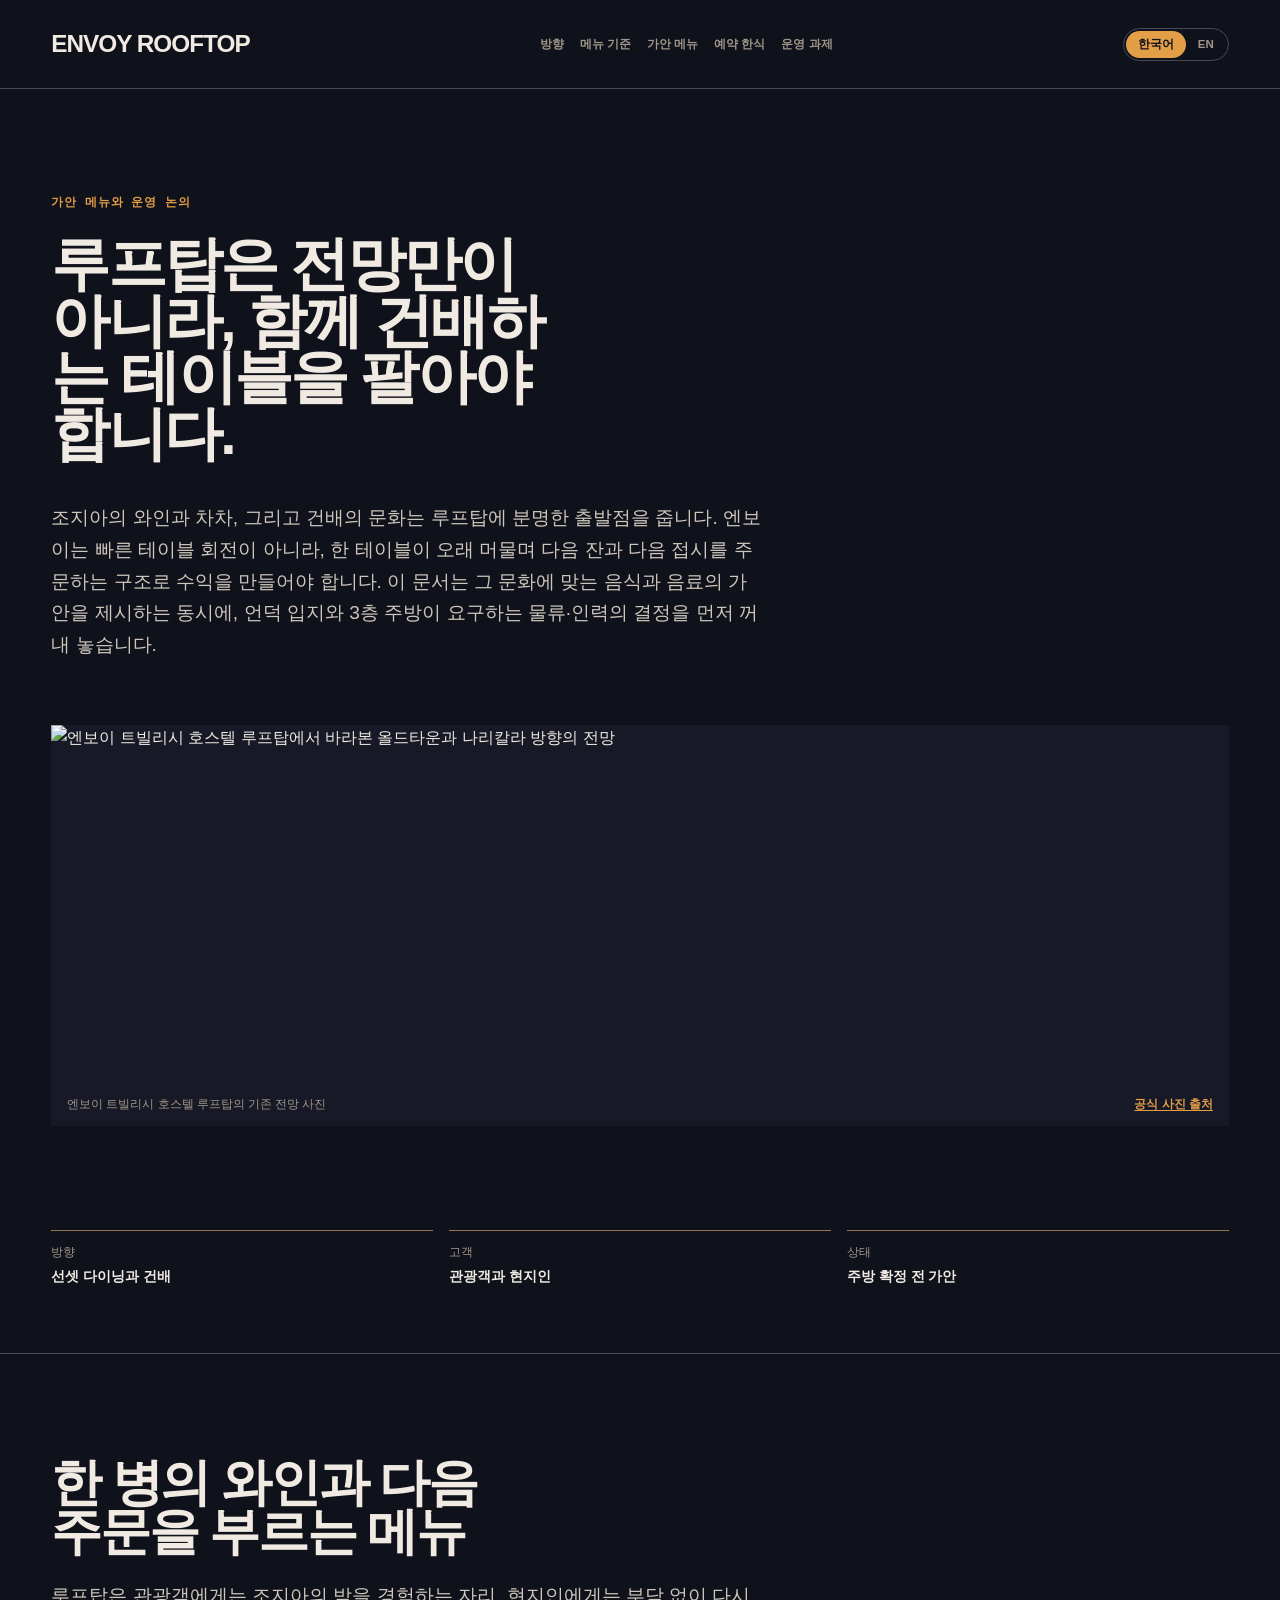
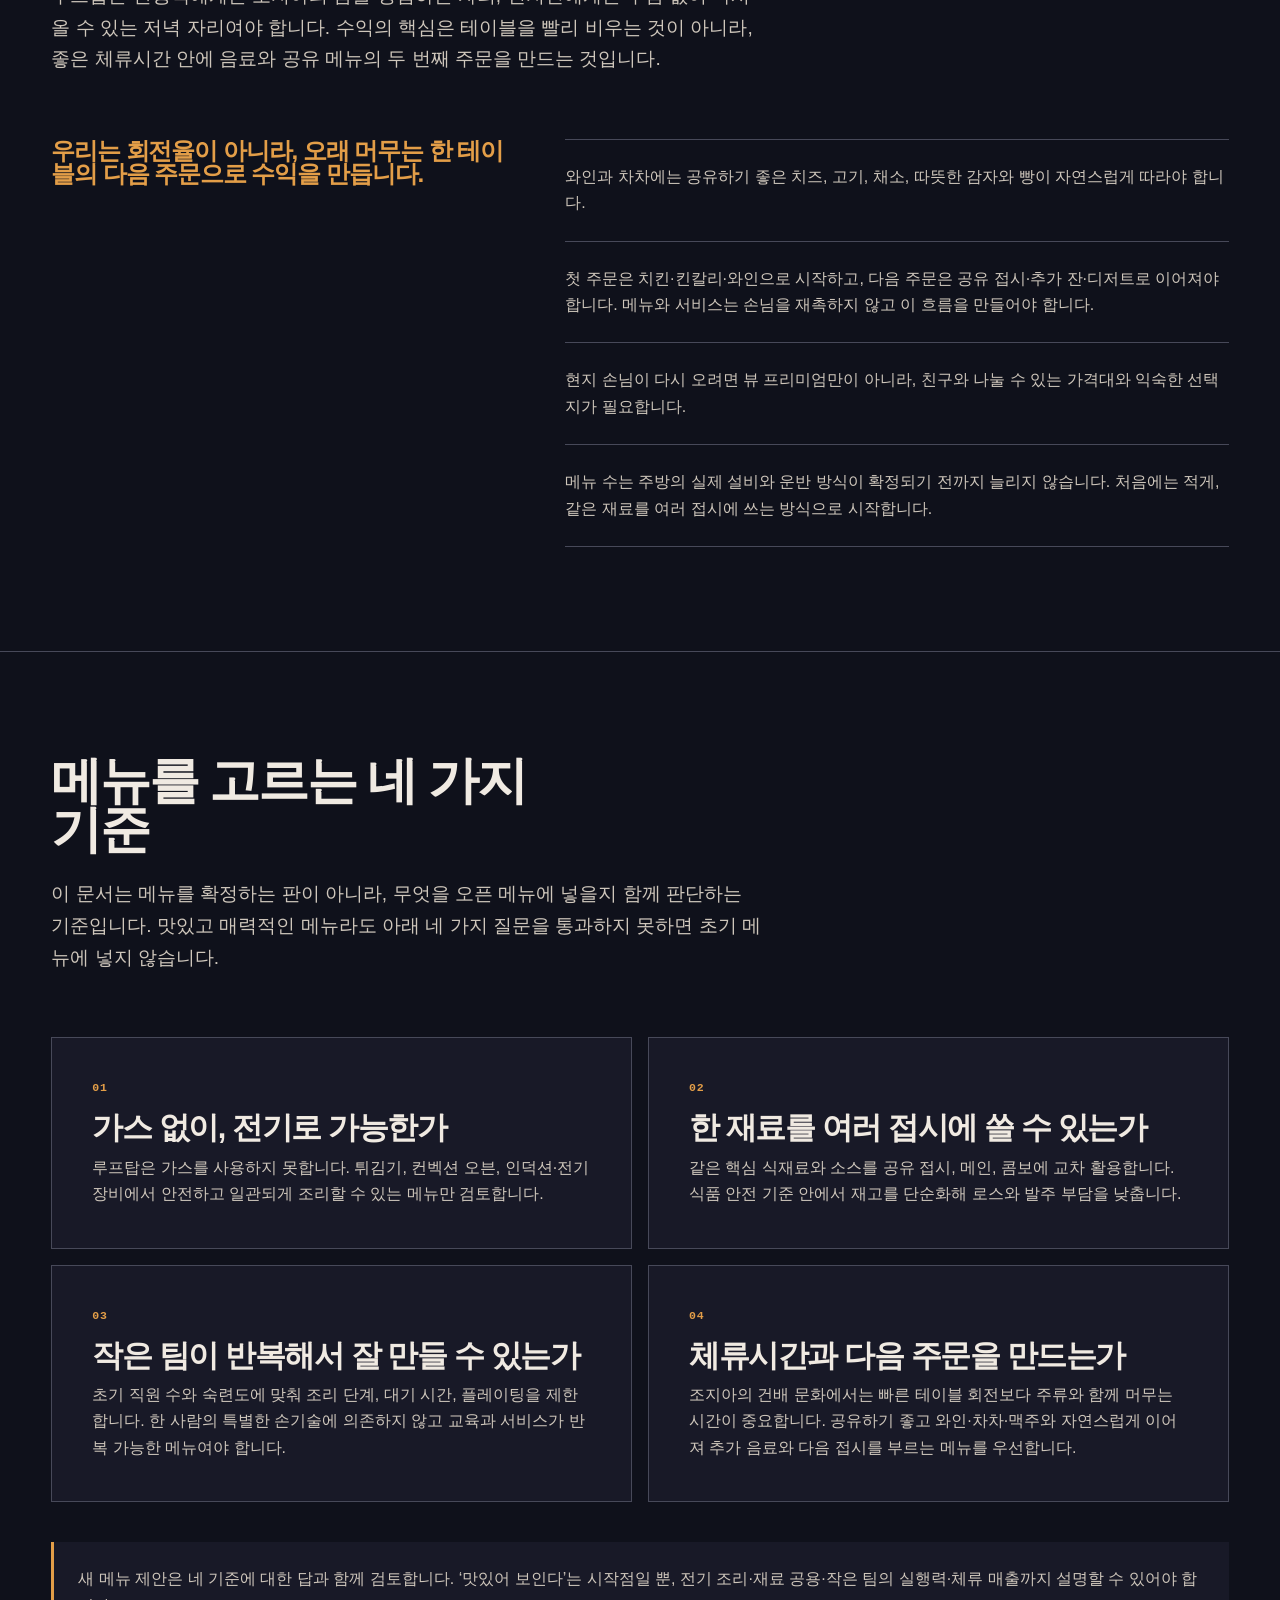
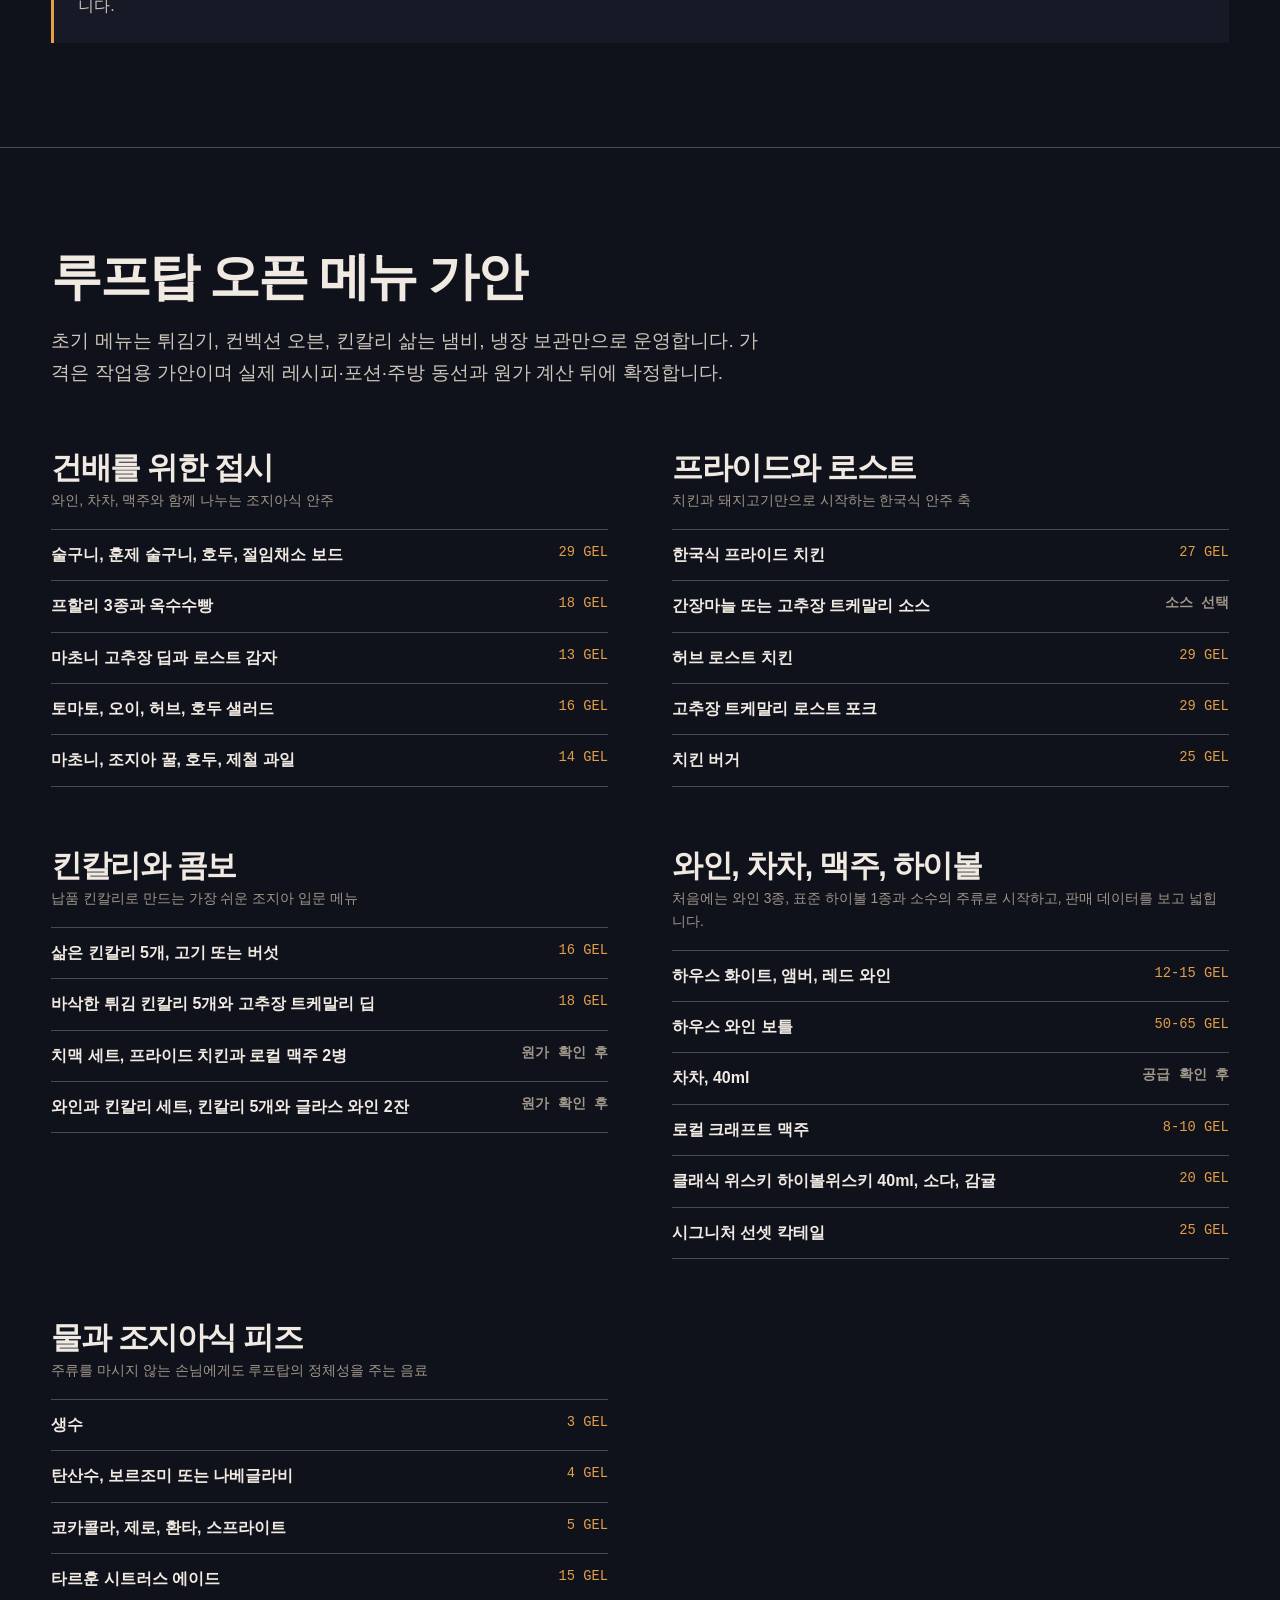
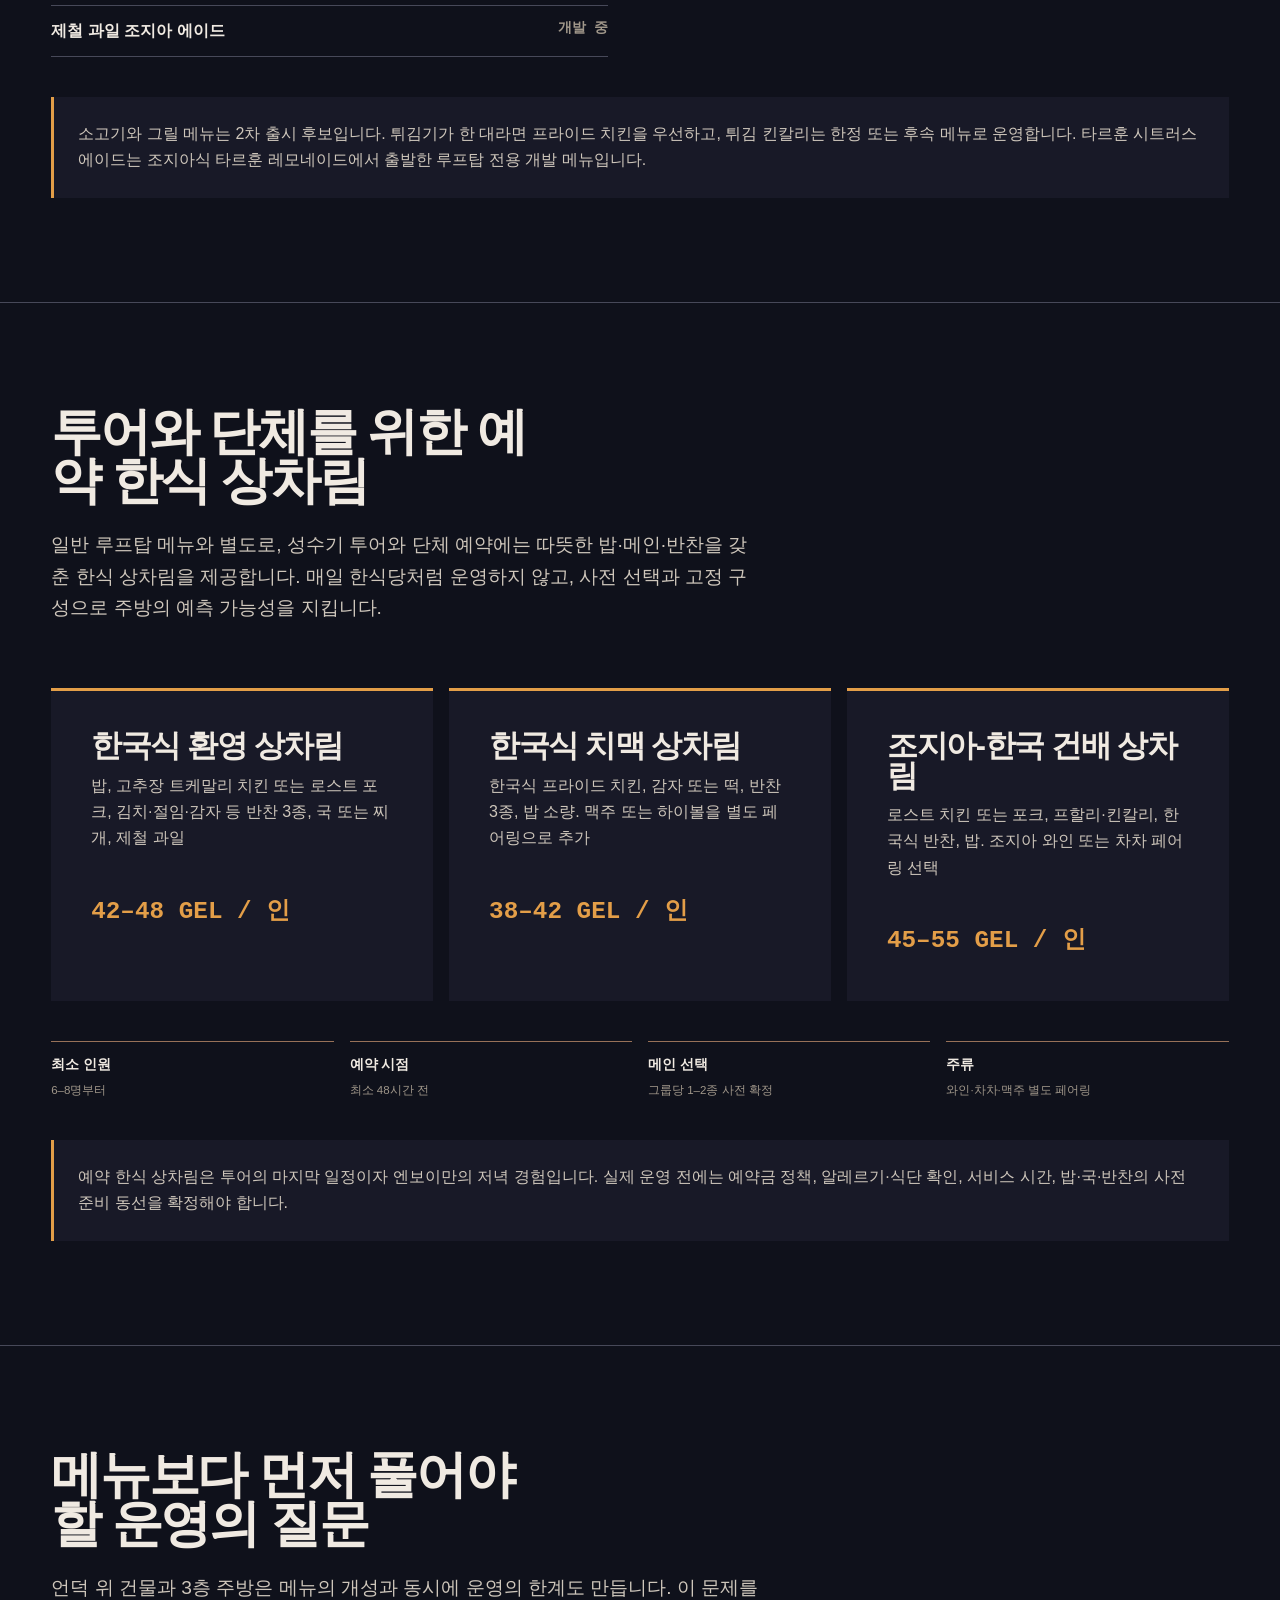
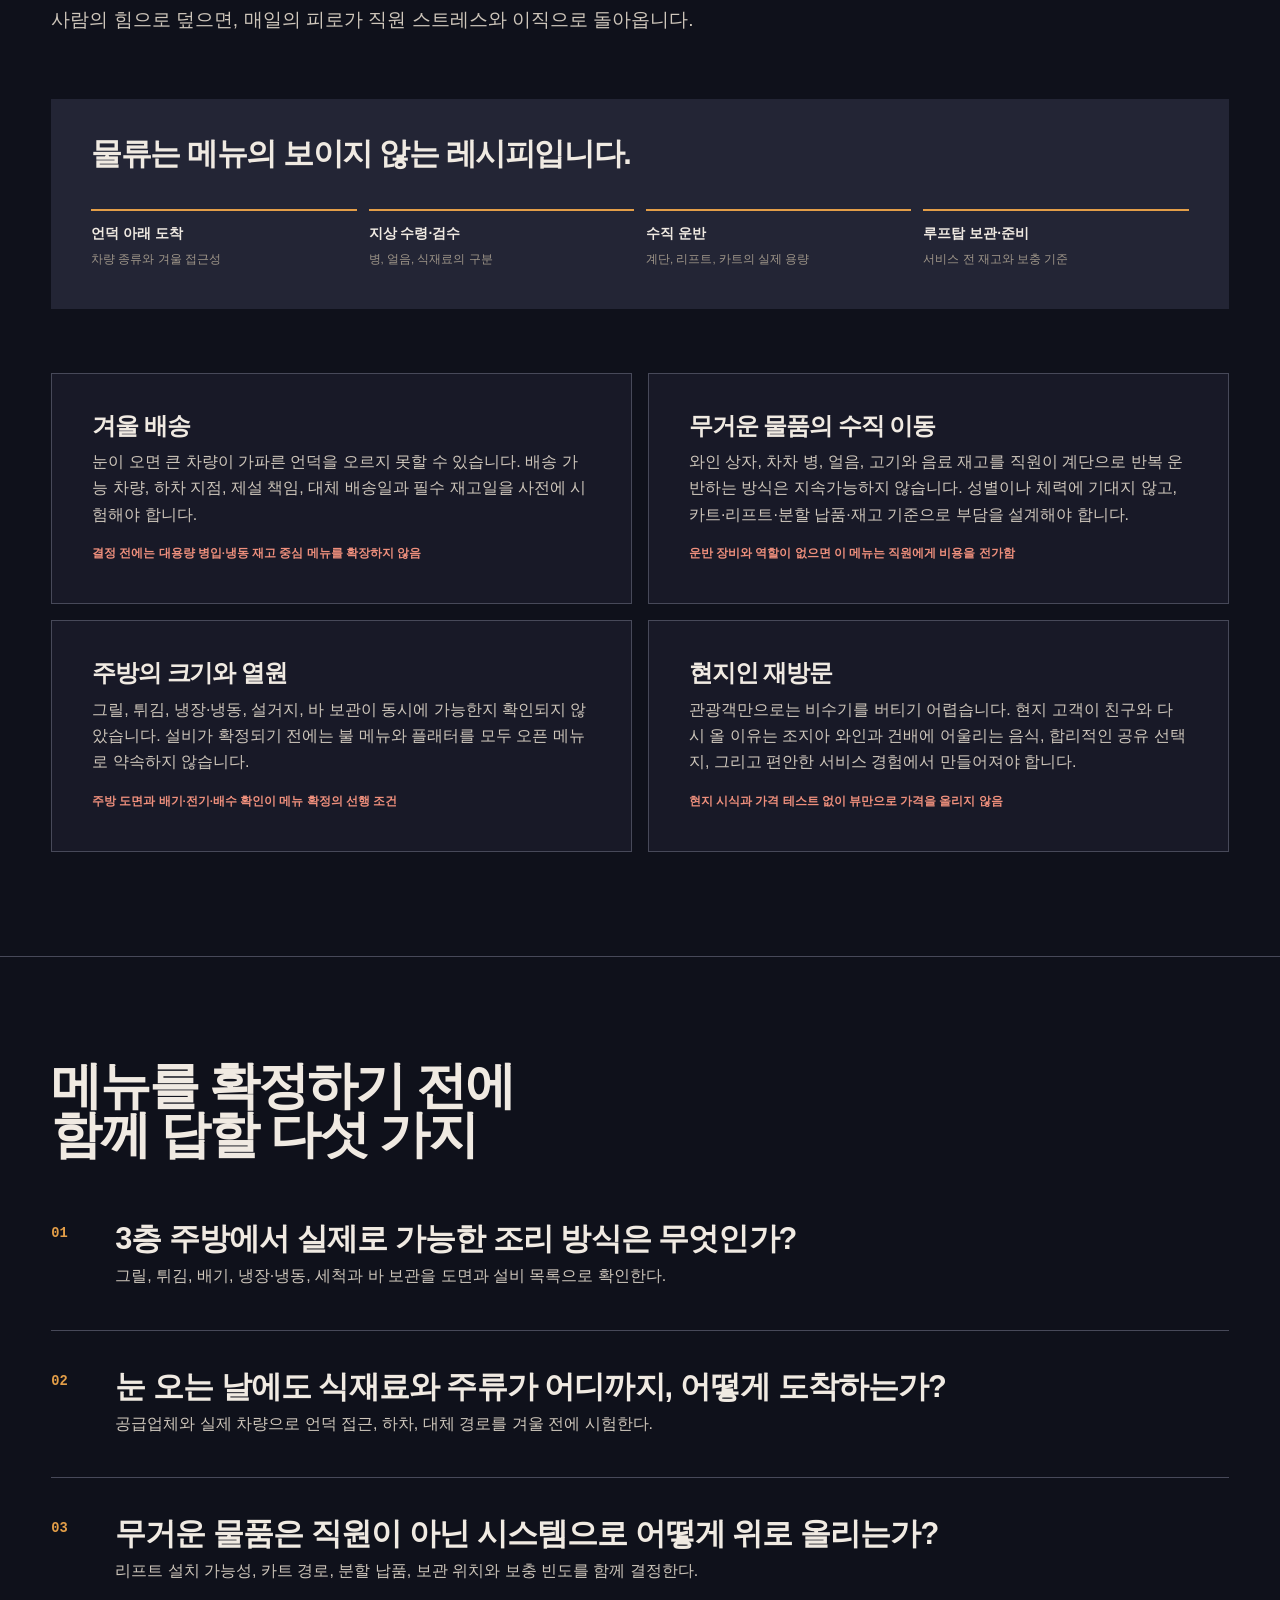
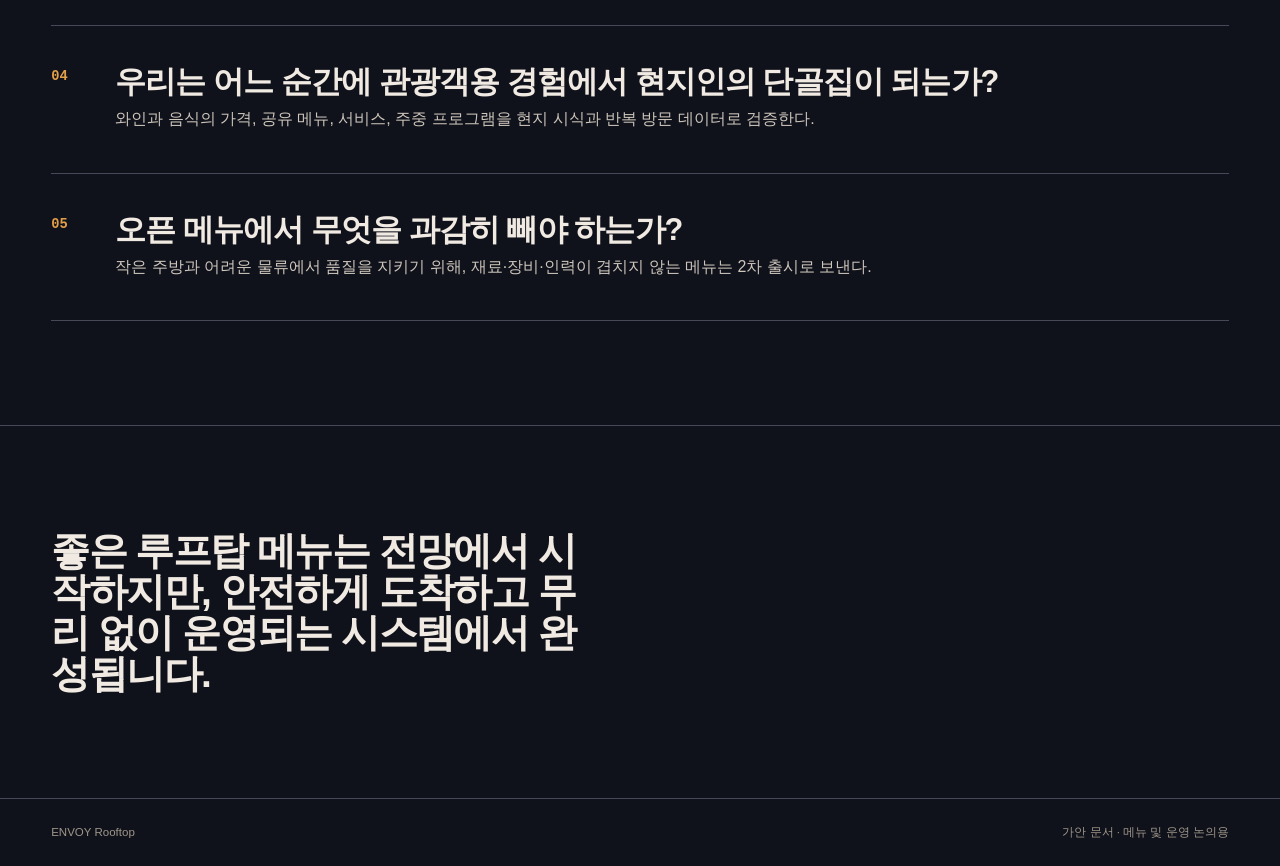
==== rooftop/index.html @ 90c2241e "Add chicken burger to rooftop menu" ====
<!doctype html>
<html lang="ko">
<head>
  <meta charset="utf-8">
  <meta name="viewport" content="width=device-width, initial-scale=1, viewport-fit=cover">
  <meta name="description" content="ENVOY Rooftop provisional menu concept and operations discussion document.">
  <title>ENVOY Rooftop | Menu Concept</title>
  <link rel="stylesheet" href="rooftop-tokens.css">
  <style>
    * { box-sizing: border-box; }
    html, body { overflow-x: clip; }
    html { scroll-behavior: smooth; }
    body { margin: 0; background: var(--color-paper); color: var(--color-ink); font-family: var(--font-body); font-size: var(--text-base); line-height: 1.65; }
    a { color: inherit; }
    button { font: inherit; }
    p, h1, h2, h3, li { overflow-wrap: anywhere; }
    a:focus-visible, button:focus-visible { outline: 3px solid var(--color-focus); outline-offset: 4px; }
    .shell { width: min(100%, var(--content-max)); margin-inline: auto; padding-inline: var(--page-gutter); }
    .lang-toggle { display: inline-flex; border: 1px solid var(--color-rule); border-radius: 999px; padding: var(--space-3xs); }
    .lang-toggle button { border: 0; border-radius: 999px; padding: var(--space-2xs) var(--space-sm); background: transparent; color: var(--color-muted); cursor: pointer; font-size: var(--text-xs); font-weight: 700; transition: color var(--dur-micro) var(--ease-out), background var(--dur-micro) var(--ease-out); }
    .lang-toggle button[aria-pressed="true"] { background: var(--color-accent); color: var(--color-paper); }
    body[data-lang="ko"] .lang-en, body[data-lang="ko"] .bilingual .en { display: none; }
    body[data-lang="en"] .lang-ko, body[data-lang="en"] .bilingual .ko { display: none; }
    .mast { display: flex; align-items: center; justify-content: space-between; gap: var(--space-md); padding-block: var(--space-lg); border-bottom: 1px solid var(--color-rule); }
    .wordmark { margin: 0; font-family: var(--font-display); font-size: var(--text-lg); font-weight: 700; letter-spacing: -0.04em; }
    .mast nav { display: flex; flex-wrap: wrap; justify-content: flex-end; gap: var(--space-md); }
    .mast nav a { color: var(--color-muted); font-size: var(--text-xs); font-weight: 700; text-decoration: none; white-space: nowrap; }
    .mast nav a:hover { color: var(--color-accent); }
    .hero { min-height: min(44rem, 84svh); display: grid; align-items: end; padding-block: var(--space-3xl) var(--space-2xl); border-bottom: 1px solid var(--color-rule); }
    .eyebrow { margin: 0 0 var(--space-lg); color: var(--color-accent); font-family: var(--font-mono); font-size: var(--text-xs); font-weight: 700; letter-spacing: 0.08em; text-transform: uppercase; }
    h1, h2, h3 { margin: 0; font-family: var(--font-display); font-style: normal; letter-spacing: -0.045em; line-height: 0.96; }
    h1 { max-width: 16ch; font-size: var(--text-hero); }
    .hero-copy { max-width: var(--reading-max); margin: var(--space-xl) 0 0; color: var(--color-ink-soft); font-size: var(--text-md); }
    .hero-copy strong { color: var(--color-ink); }
    .roof-photo { position: relative; margin: var(--space-2xl) 0 0; overflow: hidden; background: var(--color-paper-2); }
    .roof-photo img { display: block; width: 100%; height: clamp(14rem, 28vw, 25rem); object-fit: cover; object-position: center; filter: saturate(0.9) contrast(0.98); }
    .roof-photo figcaption { display: flex; align-items: center; justify-content: space-between; gap: var(--space-md); padding: var(--space-sm) var(--space-md); color: var(--color-muted); font-size: var(--text-xs); }
    .roof-photo a { color: var(--color-accent); font-weight: 700; text-decoration-thickness: 1px; text-underline-offset: 0.2em; white-space: nowrap; }
    .hero-foot { display: grid; grid-template-columns: repeat(3, minmax(0, 1fr)); gap: var(--space-md); margin-top: var(--space-3xl); }
    .hero-foot div { min-width: 0; padding-top: var(--space-sm); border-top: 1px solid var(--color-rule-strong); }
    .hero-foot span { display: block; color: var(--color-muted); font-size: var(--text-xs); }
    .hero-foot b { display: block; margin-top: var(--space-2xs); font-size: var(--text-sm); }
    .section { padding-block: var(--space-3xl); border-bottom: 1px solid var(--color-rule); }
    .section-heading { max-width: 30rem; font-size: var(--text-display-s); }
    .section-intro { max-width: var(--reading-max); margin: var(--space-lg) 0 0; color: var(--color-ink-soft); font-size: var(--text-md); }
    .manifest { display: grid; grid-template-columns: 5fr 7fr; gap: var(--space-xl); margin-top: var(--space-2xl); }
    .manifest h3 { color: var(--color-accent); font-size: var(--text-lg); }
    .manifest p { margin: 0; color: var(--color-ink-soft); }
    .principle { padding: var(--space-lg) 0; border-top: 1px solid var(--color-rule); }
    .principle:last-child { border-bottom: 1px solid var(--color-rule); }
    .criteria-grid { display: grid; grid-template-columns: repeat(2, minmax(0, 1fr)); gap: var(--space-md); margin-top: var(--space-2xl); }
    .criteria-card { min-width: 0; padding: var(--space-xl); border: 1px solid var(--color-rule); background: var(--color-paper-2); }
    .criteria-card .criterion-number { display: block; color: var(--color-accent); font-family: var(--font-mono); font-size: var(--text-xs); font-weight: 700; letter-spacing: 0.08em; }
    .criteria-card h3 { margin-top: var(--space-md); font-size: var(--text-xl); }
    .criteria-card p { margin: var(--space-sm) 0 0; color: var(--color-ink-soft); }
    .menu-columns { display: grid; grid-template-columns: repeat(2, minmax(0, 1fr)); gap: var(--space-2xl); margin-top: var(--space-2xl); }
    .menu-group { min-width: 0; }
    .menu-group h3 { font-size: var(--text-xl); }
    .menu-group p { margin: var(--space-xs) 0 var(--space-md); color: var(--color-muted); font-size: var(--text-sm); }
    .menu-list { margin: 0; padding: 0; list-style: none; border-top: 1px solid var(--color-rule); }
    .menu-list li { display: flex; justify-content: space-between; gap: var(--space-md); padding: var(--space-sm) 0; border-bottom: 1px solid var(--color-rule); }
    .menu-list span:first-child { min-width: 0; font-weight: 700; }
    .menu-list .price { flex: 0 0 auto; color: var(--color-accent); font-family: var(--font-mono); font-size: var(--text-sm); white-space: nowrap; }
    .menu-list .tbc { color: var(--color-muted); }
    .menu-note { margin-top: var(--space-xl); padding: var(--space-lg); border-left: 3px solid var(--color-accent); background: var(--color-paper-2); color: var(--color-ink-soft); }
    .menu-note p { margin: 0; }
    .reservation-grid { display: grid; grid-template-columns: repeat(3, minmax(0, 1fr)); gap: var(--space-md); margin-top: var(--space-2xl); }
    .reservation-card { min-width: 0; padding: var(--space-xl); background: var(--color-paper-2); border-top: 3px solid var(--color-accent); }
    .reservation-card h3 { font-size: var(--text-xl); }
    .reservation-card p { margin: var(--space-sm) 0 0; color: var(--color-ink-soft); }
    .reservation-card .price { display: block; margin-top: var(--space-xl); color: var(--color-accent); font-family: var(--font-mono); font-size: var(--text-lg); font-weight: 700; }
    .reservation-rules { display: grid; grid-template-columns: repeat(4, minmax(0, 1fr)); gap: var(--space-md); margin-top: var(--space-xl); }
    .reservation-rule { padding-top: var(--space-sm); border-top: 1px solid var(--color-rule-strong); }
    .reservation-rule b, .reservation-rule span { display: block; }
    .reservation-rule b { font-size: var(--text-sm); }
    .reservation-rule span { margin-top: var(--space-2xs); color: var(--color-muted); font-size: var(--text-xs); }
    .flow { margin-top: var(--space-2xl); padding: var(--space-xl); background: var(--color-surface); }
    .flow h3 { font-size: var(--text-xl); }
    .flow-track { display: grid; grid-template-columns: repeat(4, minmax(0, 1fr)); gap: var(--space-sm); margin-top: var(--space-xl); }
    .flow-step { min-width: 0; padding-top: var(--space-sm); border-top: 2px solid var(--color-accent); }
    .flow-step b { display: block; font-size: var(--text-sm); }
    .flow-step span { display: block; margin-top: var(--space-2xs); color: var(--color-muted); font-size: var(--text-xs); }
    .issues { display: grid; grid-template-columns: repeat(2, minmax(0, 1fr)); gap: var(--space-md); margin-top: var(--space-2xl); }
    .issue { min-width: 0; padding: var(--space-xl); border: 1px solid var(--color-rule); background: var(--color-paper-2); }
    .issue h3 { font-size: var(--text-lg); }
    .issue p { margin: var(--space-sm) 0 0; color: var(--color-ink-soft); }
    .issue .risk { display: block; margin-top: var(--space-md); color: var(--color-danger); font-size: var(--text-xs); font-weight: 700; }
    .questions { counter-reset: question; display: grid; gap: var(--space-xl); margin: var(--space-2xl) 0 0; padding: 0; list-style: none; }
    .questions li { display: grid; grid-template-columns: 3rem minmax(0, 1fr); gap: var(--space-md); padding-bottom: var(--space-xl); border-bottom: 1px solid var(--color-rule); font-size: var(--text-md); }
    .questions li::before { counter-increment: question; content: counter(question, decimal-leading-zero); color: var(--color-accent); font-family: var(--font-mono); font-size: var(--text-sm); font-weight: 700; }
    .questions b { display: block; font-family: var(--font-display); font-size: var(--text-xl); letter-spacing: -0.03em; line-height: 1.05; }
    .questions p { margin: var(--space-xs) 0 0; color: var(--color-ink-soft); font-size: var(--text-base); }
    .closing { padding-block: var(--space-3xl); }
    .closing p { max-width: 25ch; margin: 0; font-family: var(--font-display); font-size: var(--text-2xl); font-weight: 600; letter-spacing: -0.04em; line-height: 1.05; }
    .footer { display: flex; justify-content: space-between; gap: var(--space-md); padding-block: var(--space-lg); border-top: 1px solid var(--color-rule); color: var(--color-muted); font-size: var(--text-xs); }
    @media (max-width: 46rem) { .mast { align-items: flex-start; } .mast nav { display: none; } .hero { min-height: auto; } .roof-photo figcaption { display: block; } .roof-photo a { display: inline-block; margin-top: var(--space-2xs); } .hero-foot, .manifest, .criteria-grid, .menu-columns, .reservation-grid, .reservation-rules, .issues, .flow-track { grid-template-columns: 1fr; } .hero-foot { margin-top: var(--space-2xl); } .section { padding-block: var(--space-2xl); } .questions li { grid-template-columns: 2.5rem minmax(0, 1fr); } .footer { display: block; } .footer span + span { display: block; margin-top: var(--space-xs); } }
    @media (prefers-reduced-motion: reduce) { html { scroll-behavior: auto; } *, *::before, *::after { transition-duration: 0.01ms !important; } }
    @media print { .lang-toggle { display: none; } .hero { min-height: auto; padding-block: var(--space-xl); } .section { padding-block: var(--space-xl); } .flow, .issue, .menu-note { break-inside: avoid; } }
  </style>
</head>
<body data-lang="ko">
  <header class="shell mast">
    <p class="wordmark">ENVOY ROOFTOP</p>
    <nav aria-label="Page sections">
      <a href="#idea"><span class="lang-ko">방향</span><span class="lang-en">Direction</span></a>
      <a href="#criteria"><span class="lang-ko">메뉴 기준</span><span class="lang-en">Menu Criteria</span></a>
      <a href="#menu"><span class="lang-ko">가안 메뉴</span><span class="lang-en">Draft Menu</span></a>
      <a href="#group-dining"><span class="lang-ko">예약 한식</span><span class="lang-en">Group Dining</span></a>
      <a href="#operations"><span class="lang-ko">운영 과제</span><span class="lang-en">Operations</span></a>
    </nav>
    <div class="lang-toggle" aria-label="Language">
      <button type="button" data-language="ko" aria-pressed="true">한국어</button>
      <button type="button" data-language="en" aria-pressed="false">EN</button>
    </div>
  </header>

  <main>
    <section class="shell hero" aria-labelledby="page-title">
      <div>
        <p class="eyebrow localized" data-ko="가안 메뉴와 운영 논의" data-en="Provisional menu and operating discussion">가안 메뉴와 운영 논의</p>
        <h1 id="page-title" class="localized" data-ko="루프탑은 전망만이 아니라, 함께 건배하는 테이블을 팔아야 합니다." data-en="A rooftop must offer more than a view. It must invite people to raise a glass together.">루프탑은 전망만이 아니라, 함께 건배하는 테이블을 팔아야 합니다.</h1>
        <p class="hero-copy localized" data-ko="조지아의 와인과 차차, 그리고 건배의 문화는 루프탑에 분명한 출발점을 줍니다. 엔보이는 빠른 테이블 회전이 아니라, 한 테이블이 오래 머물며 다음 잔과 다음 접시를 주문하는 구조로 수익을 만들어야 합니다. 이 문서는 그 문화에 맞는 음식과 음료의 가안을 제시하는 동시에, 언덕 입지와 3층 주방이 요구하는 물류·인력의 결정을 먼저 꺼내 놓습니다." data-en="Georgia's wine, chacha, and toast culture give the rooftop a clear starting point. Envoy should not depend on fast table turns; it should earn when a table stays longer and orders the next drink and the next plate. This document proposes food and drink for that setting while putting the logistics and staffing decisions of a hilltop, third-floor kitchen on the table first.">조지아의 와인과 차차, 그리고 건배의 문화는 루프탑에 분명한 출발점을 줍니다. 엔보이는 빠른 테이블 회전이 아니라, 한 테이블이 오래 머물며 다음 잔과 다음 접시를 주문하는 구조로 수익을 만들어야 합니다. 이 문서는 그 문화에 맞는 음식과 음료의 가안을 제시하는 동시에, 언덕 입지와 3층 주방이 요구하는 물류·인력의 결정을 먼저 꺼내 놓습니다.</p>
        <figure class="roof-photo">
          <img src="https://www.envoyhostel.com/wp-content/uploads/2018/01/photo-1038x576.jpeg" alt="엔보이 트빌리시 호스텔 루프탑에서 바라본 올드타운과 나리칼라 방향의 전망" width="1038" height="576" fetchpriority="high">
          <figcaption>
            <span class="localized" data-ko="엔보이 트빌리시 호스텔 루프탑의 기존 전망 사진" data-en="Existing rooftop view at Envoy Hostel Tbilisi">엔보이 트빌리시 호스텔 루프탑의 기존 전망 사진</span>
            <a href="https://www.envoyhostel.com/about-georgia/terrific-tbilisi-view/" target="_blank" rel="noopener noreferrer"><span class="lang-ko">공식 사진 출처</span><span class="lang-en">Official photo source</span></a>
          </figcaption>
        </figure>
      </div>
      <div class="hero-foot" aria-label="Core assumptions">
        <div><span class="localized" data-ko="방향" data-en="Direction">방향</span><b class="localized" data-ko="선셋 다이닝과 건배" data-en="Sunset dining and toasts">선셋 다이닝과 건배</b></div>
        <div><span class="localized" data-ko="고객" data-en="Guests">고객</span><b class="localized" data-ko="관광객과 현지인" data-en="Visitors and locals">관광객과 현지인</b></div>
        <div><span class="localized" data-ko="상태" data-en="Status">상태</span><b class="localized" data-ko="주방 확정 전 가안" data-en="Draft before kitchen decisions">주방 확정 전 가안</b></div>
      </div>
    </section>

    <section class="shell section" id="idea" aria-labelledby="idea-title">
      <h2 id="idea-title" class="section-heading localized" data-ko="한 병의 와인과 다음 주문을 부르는 메뉴" data-en="A menu that calls for a bottle and the next order">한 병의 와인과 다음 주문을 부르는 메뉴</h2>
      <p class="section-intro localized" data-ko="루프탑은 관광객에게는 조지아의 밤을 경험하는 자리, 현지인에게는 부담 없이 다시 올 수 있는 저녁 자리여야 합니다. 수익의 핵심은 테이블을 빨리 비우는 것이 아니라, 좋은 체류시간 안에 음료와 공유 메뉴의 두 번째 주문을 만드는 것입니다." data-en="The rooftop should give visitors a Georgian evening and give locals a place they can return to without hesitation. The revenue engine is not clearing a table quickly, but creating a second drink and a second shared plate during a good, unhurried stay.">루프탑은 관광객에게는 조지아의 밤을 경험하는 자리, 현지인에게는 부담 없이 다시 올 수 있는 저녁 자리여야 합니다. 수익의 핵심은 테이블을 빨리 비우는 것이 아니라, 좋은 체류시간 안에 음료와 공유 메뉴의 두 번째 주문을 만드는 것입니다.</p>
      <div class="manifest">
        <h3 class="localized" data-ko="우리는 회전율이 아니라, 오래 머무는 한 테이블의 다음 주문으로 수익을 만듭니다." data-en="We earn not through table turns, but through the next order from a table that chooses to stay.">우리는 회전율이 아니라, 오래 머무는 한 테이블의 다음 주문으로 수익을 만듭니다.</h3>
        <div>
          <div class="principle"><p class="localized" data-ko="와인과 차차에는 공유하기 좋은 치즈, 고기, 채소, 따뜻한 감자와 빵이 자연스럽게 따라야 합니다." data-en="Wine and chacha naturally call for shareable cheese, meat, vegetables, warm potatoes, and bread.">와인과 차차에는 공유하기 좋은 치즈, 고기, 채소, 따뜻한 감자와 빵이 자연스럽게 따라야 합니다.</p></div>
          <div class="principle"><p class="localized" data-ko="첫 주문은 치킨·킨칼리·와인으로 시작하고, 다음 주문은 공유 접시·추가 잔·디저트로 이어져야 합니다. 메뉴와 서비스는 손님을 재촉하지 않고 이 흐름을 만들어야 합니다." data-en="The first order can begin with chicken, khinkali, and wine; the next should lead to a sharing plate, another glass, or dessert. Menu and service should create this sequence without rushing the guest.">첫 주문은 치킨·킨칼리·와인으로 시작하고, 다음 주문은 공유 접시·추가 잔·디저트로 이어져야 합니다. 메뉴와 서비스는 손님을 재촉하지 않고 이 흐름을 만들어야 합니다.</p></div>
          <div class="principle"><p class="localized" data-ko="현지 손님이 다시 오려면 뷰 프리미엄만이 아니라, 친구와 나눌 수 있는 가격대와 익숙한 선택지가 필요합니다." data-en="For locals to return, the offer needs familiar choices and shareable price points, not a view premium alone.">현지 손님이 다시 오려면 뷰 프리미엄만이 아니라, 친구와 나눌 수 있는 가격대와 익숙한 선택지가 필요합니다.</p></div>
          <div class="principle"><p class="localized" data-ko="메뉴 수는 주방의 실제 설비와 운반 방식이 확정되기 전까지 늘리지 않습니다. 처음에는 적게, 같은 재료를 여러 접시에 쓰는 방식으로 시작합니다." data-en="The menu should not expand before the kitchen equipment and carrying system are confirmed. Start small and use the same ingredients across multiple plates.">메뉴 수는 주방의 실제 설비와 운반 방식이 확정되기 전까지 늘리지 않습니다. 처음에는 적게, 같은 재료를 여러 접시에 쓰는 방식으로 시작합니다.</p></div>
        </div>
      </div>
    </section>

    <section class="shell section" id="criteria" aria-labelledby="criteria-title">
      <h2 id="criteria-title" class="section-heading localized" data-ko="메뉴를 고르는 네 가지 기준" data-en="Four criteria for choosing the menu">메뉴를 고르는 네 가지 기준</h2>
      <p class="section-intro localized" data-ko="이 문서는 메뉴를 확정하는 판이 아니라, 무엇을 오픈 메뉴에 넣을지 함께 판단하는 기준입니다. 맛있고 매력적인 메뉴라도 아래 네 가지 질문을 통과하지 못하면 초기 메뉴에 넣지 않습니다." data-en="This is not a menu lock. It is a shared test for deciding what belongs on the opening menu. Even an attractive dish does not enter the first menu unless it passes these four questions.">이 문서는 메뉴를 확정하는 판이 아니라, 무엇을 오픈 메뉴에 넣을지 함께 판단하는 기준입니다. 맛있고 매력적인 메뉴라도 아래 네 가지 질문을 통과하지 못하면 초기 메뉴에 넣지 않습니다.</p>
      <div class="criteria-grid">
        <article class="criteria-card"><span class="criterion-number">01</span><h3 class="localized" data-ko="가스 없이, 전기로 가능한가" data-en="Can it be made without gas?">가스 없이, 전기로 가능한가</h3><p class="localized" data-ko="루프탑은 가스를 사용하지 못합니다. 튀김기, 컨벡션 오븐, 인덕션·전기 장비에서 안전하고 일관되게 조리할 수 있는 메뉴만 검토합니다." data-en="The rooftop cannot use gas. We consider only dishes that can be cooked safely and consistently with a fryer, convection oven, induction, and other electric equipment.">루프탑은 가스를 사용하지 못합니다. 튀김기, 컨벡션 오븐, 인덕션·전기 장비에서 안전하고 일관되게 조리할 수 있는 메뉴만 검토합니다.</p></article>
        <article class="criteria-card"><span class="criterion-number">02</span><h3 class="localized" data-ko="한 재료를 여러 접시에 쓸 수 있는가" data-en="Can one ingredient work across several plates?">한 재료를 여러 접시에 쓸 수 있는가</h3><p class="localized" data-ko="같은 핵심 식재료와 소스를 공유 접시, 메인, 콤보에 교차 활용합니다. 식품 안전 기준 안에서 재고를 단순화해 로스와 발주 부담을 낮춥니다." data-en="Core ingredients and sauces should work across sharing plates, mains, and combos. Within food-safety rules, this keeps inventory simple and reduces waste and ordering pressure.">같은 핵심 식재료와 소스를 공유 접시, 메인, 콤보에 교차 활용합니다. 식품 안전 기준 안에서 재고를 단순화해 로스와 발주 부담을 낮춥니다.</p></article>
        <article class="criteria-card"><span class="criterion-number">03</span><h3 class="localized" data-ko="작은 팀이 반복해서 잘 만들 수 있는가" data-en="Can a small team make it well, repeatedly?">작은 팀이 반복해서 잘 만들 수 있는가</h3><p class="localized" data-ko="초기 직원 수와 숙련도에 맞춰 조리 단계, 대기 시간, 플레이팅을 제한합니다. 한 사람의 특별한 손기술에 의존하지 않고 교육과 서비스가 반복 가능한 메뉴여야 합니다." data-en="Opening staffing and skill levels set limits on steps, wait time, and plating. A dish must be teachable and repeatable in service, rather than depend on one person’s exceptional technique.">초기 직원 수와 숙련도에 맞춰 조리 단계, 대기 시간, 플레이팅을 제한합니다. 한 사람의 특별한 손기술에 의존하지 않고 교육과 서비스가 반복 가능한 메뉴여야 합니다.</p></article>
        <article class="criteria-card"><span class="criterion-number">04</span><h3 class="localized" data-ko="체류시간과 다음 주문을 만드는가" data-en="Does it create time to stay and a next order?">체류시간과 다음 주문을 만드는가</h3><p class="localized" data-ko="조지아의 건배 문화에서는 빠른 테이블 회전보다 주류와 함께 머무는 시간이 중요합니다. 공유하기 좋고 와인·차차·맥주와 자연스럽게 이어져 추가 음료와 다음 접시를 부르는 메뉴를 우선합니다." data-en="In Georgia’s toast culture, time spent with drinks matters more than rapid turns. We prioritize shareable dishes that naturally lead to wine, chacha, beer, another drink, and the next plate.">조지아의 건배 문화에서는 빠른 테이블 회전보다 주류와 함께 머무는 시간이 중요합니다. 공유하기 좋고 와인·차차·맥주와 자연스럽게 이어져 추가 음료와 다음 접시를 부르는 메뉴를 우선합니다.</p></article>
      </div>
      <div class="menu-note"><p class="localized" data-ko="새 메뉴 제안은 네 기준에 대한 답과 함께 검토합니다. ‘맛있어 보인다’는 시작점일 뿐, 전기 조리·재료 공용·작은 팀의 실행력·체류 매출까지 설명할 수 있어야 합니다." data-en="Every new menu proposal is reviewed with an answer to all four criteria. “It looks delicious” is only a starting point; it must also explain electric cooking, ingredient sharing, small-team execution, and dwell-time revenue.">새 메뉴 제안은 네 기준에 대한 답과 함께 검토합니다. ‘맛있어 보인다’는 시작점일 뿐, 전기 조리·재료 공용·작은 팀의 실행력·체류 매출까지 설명할 수 있어야 합니다.</p></div>
    </section>

    <section class="shell section" id="menu" aria-labelledby="menu-title">
      <h2 id="menu-title" class="section-heading localized" data-ko="루프탑 오픈 메뉴 가안" data-en="Provisional rooftop opening menu">루프탑 오픈 메뉴 가안</h2>
      <p class="section-intro localized" data-ko="초기 메뉴는 튀김기, 컨벡션 오븐, 킨칼리 삶는 냄비, 냉장 보관만으로 운영합니다. 가격은 작업용 가안이며 실제 레시피·포션·주방 동선과 원가 계산 뒤에 확정합니다." data-en="The opening menu is designed around one fryer, a convection oven, a khinkali pot, and cold storage. Prices are working estimates and will be confirmed after recipe, portion, kitchen-flow, and food-cost work.">초기 메뉴는 튀김기, 컨벡션 오븐, 킨칼리 삶는 냄비, 냉장 보관만으로 운영합니다. 가격은 작업용 가안이며 실제 레시피·포션·주방 동선과 원가 계산 뒤에 확정합니다.</p>
      <div class="menu-columns">
        <section class="menu-group" aria-labelledby="share-title"><h3 id="share-title" class="localized" data-ko="건배를 위한 접시" data-en="Plates for a Toast">건배를 위한 접시</h3><p class="localized" data-ko="와인, 차차, 맥주와 함께 나누는 조지아식 안주" data-en="Georgian sharing plates for wine, chacha, and beer">와인, 차차, 맥주와 함께 나누는 조지아식 안주</p><ul class="menu-list"><li><span class="bilingual"><span class="ko">술구니, 훈제 술구니, 호두, 절임채소 보드</span><span class="en">Sulguni, Smoked Sulguni, Walnut and Pickle Board</span></span><span class="price">29 GEL</span></li><li><span class="bilingual"><span class="ko">프할리 3종과 옥수수빵</span><span class="en">Pkhali Trio with Corn Bread</span></span><span class="price">18 GEL</span></li><li><span class="bilingual"><span class="ko">마초니 고추장 딥과 로스트 감자</span><span class="en">Roast Potatoes with Matsoni Gochujang Dip</span></span><span class="price">13 GEL</span></li><li><span class="bilingual"><span class="ko">토마토, 오이, 허브, 호두 샐러드</span><span class="en">Tomato, Cucumber, Herb and Walnut Salad</span></span><span class="price">16 GEL</span></li><li><span class="bilingual"><span class="ko">마초니, 조지아 꿀, 호두, 제철 과일</span><span class="en">Matsoni, Georgian Honey, Walnut and Seasonal Fruit</span></span><span class="price">14 GEL</span></li></ul></section>
        <section class="menu-group" aria-labelledby="chicken-title"><h3 id="chicken-title" class="localized" data-ko="프라이드와 로스트" data-en="Fried and Roasted">프라이드와 로스트</h3><p class="localized" data-ko="치킨과 돼지고기만으로 시작하는 한국식 안주 축" data-en="A Korean drinking-food core built only around chicken and pork">치킨과 돼지고기만으로 시작하는 한국식 안주 축</p><ul class="menu-list"><li><span class="bilingual"><span class="ko">한국식 프라이드 치킨</span><span class="en">Korean Fried Chicken</span></span><span class="price">27 GEL</span></li><li><span class="bilingual"><span class="ko">간장마늘 또는 고추장 트케말리 소스</span><span class="en">Soy Garlic or Gochujang Tkemali Sauce</span></span><span class="price tbc"><span class="lang-ko">소스 선택</span><span class="lang-en">Choose a Sauce</span></span></li><li><span class="bilingual"><span class="ko">허브 로스트 치킨</span><span class="en">Herb Roasted Chicken</span></span><span class="price">29 GEL</span></li><li><span class="bilingual"><span class="ko">고추장 트케말리 로스트 포크</span><span class="en">Gochujang Tkemali Roasted Pork</span></span><span class="price">29 GEL</span></li><li><span class="bilingual"><span class="ko">치킨 버거</span><span class="en">Chicken Burger</span></span><span class="price">25 GEL</span></li></ul></section>
        <section class="menu-group" aria-labelledby="khinkali-title"><h3 id="khinkali-title" class="localized" data-ko="킨칼리와 콤보" data-en="Khinkali and Combos">킨칼리와 콤보</h3><p class="localized" data-ko="납품 킨칼리로 만드는 가장 쉬운 조지아 입문 메뉴" data-en="The simplest Georgian introduction, made with supplied khinkali">납품 킨칼리로 만드는 가장 쉬운 조지아 입문 메뉴</p><ul class="menu-list"><li><span class="bilingual"><span class="ko">삶은 킨칼리 5개, 고기 또는 버섯</span><span class="en">Boiled Khinkali, 5 Pieces, Meat or Mushroom</span></span><span class="price">16 GEL</span></li><li><span class="bilingual"><span class="ko">바삭한 튀김 킨칼리 5개와 고추장 트케말리 딥</span><span class="en">Crispy Fried Khinkali, 5 Pieces, with Gochujang Tkemali Dip</span></span><span class="price">18 GEL</span></li><li><span class="bilingual"><span class="ko">치맥 세트, 프라이드 치킨과 로컬 맥주 2병</span><span class="en">Chimaek Set, Fried Chicken and Two Local Beers</span></span><span class="price tbc"><span class="lang-ko">원가 확인 후</span><span class="lang-en">After Costing</span></span></li><li><span class="bilingual"><span class="ko">와인과 킨칼리 세트, 킨칼리 5개와 글라스 와인 2잔</span><span class="en">Wine and Khinkali Set, 5 Khinkali and Two Glasses of Wine</span></span><span class="price tbc"><span class="lang-ko">원가 확인 후</span><span class="lang-en">After Costing</span></span></li></ul></section>
<section class="menu-group" aria-labelledby="bar-title"><h3 id="bar-title" class="localized" data-ko="와인, 차차, 맥주, 하이볼" data-en="Wine, Chacha, Beer and Highballs">와인, 차차, 맥주, 하이볼</h3><p class="localized" data-ko="처음에는 와인 3종, 표준 하이볼 1종과 소수의 주류로 시작하고, 판매 데이터를 보고 넓힙니다." data-en="Start with three wines, one standardized highball, and a small alcohol list, then expand from sales data.">처음에는 와인 3종, 표준 하이볼 1종과 소수의 주류로 시작하고, 판매 데이터를 보고 넓힙니다.</p><ul class="menu-list"><li><span class="bilingual"><span class="ko">하우스 화이트, 앰버, 레드 와인</span><span class="en">House White, Amber and Red Wine</span></span><span class="price">12-15 GEL</span></li><li><span class="bilingual"><span class="ko">하우스 와인 보틀</span><span class="en">House Wine Bottle</span></span><span class="price">50-65 GEL</span></li><li><span class="bilingual"><span class="ko">차차, 40ml</span><span class="en">Chacha, 40 ml</span></span><span class="price tbc"><span class="lang-ko">공급 확인 후</span><span class="lang-en">After Sourcing</span></span></li><li><span class="bilingual"><span class="ko">로컬 크래프트 맥주</span><span class="en">Local Craft Beer</span></span><span class="price">8-10 GEL</span></li><li><span><span class="bilingual"><span class="ko">클래식 위스키 하이볼</span><span class="en">Classic Whisky Highball</span></span><span class="item-desc"><span class="lang-ko">위스키 40ml, 소다, 감귤</span><span class="lang-en">40 ml whisky, soda and citrus</span></span></span><span class="price">20 GEL</span></li><li><span class="bilingual"><span class="ko">시그니처 선셋 칵테일</span><span class="en">Signature Sunset Cocktail</span></span><span class="price">25 GEL</span></li></ul></section>
        <section class="menu-group" aria-labelledby="soft-title"><h3 id="soft-title" class="localized" data-ko="물과 조지아식 피즈" data-en="Water and Georgian Fizz">물과 조지아식 피즈</h3><p class="localized" data-ko="주류를 마시지 않는 손님에게도 루프탑의 정체성을 주는 음료" data-en="Drinks that give non-drinkers the rooftop's own identity">주류를 마시지 않는 손님에게도 루프탑의 정체성을 주는 음료</p><ul class="menu-list"><li><span class="bilingual"><span class="ko">생수</span><span class="en">Still Water</span></span><span class="price">3 GEL</span></li><li><span class="bilingual"><span class="ko">탄산수, 보르조미 또는 나베글라비</span><span class="en">Sparkling Water, Borjomi or Nabeglavi</span></span><span class="price">4 GEL</span></li><li><span class="bilingual"><span class="ko">코카콜라, 제로, 환타, 스프라이트</span><span class="en">Coca-Cola, Zero, Fanta or Sprite</span></span><span class="price">5 GEL</span></li><li><span class="bilingual"><span class="ko">타르훈 시트러스 에이드</span><span class="en">Tarkhun Citrus Fizz</span></span><span class="price">15 GEL</span></li><li><span class="bilingual"><span class="ko">제철 과일 조지아 에이드</span><span class="en">Seasonal Georgian Fruit Fizz</span></span><span class="price tbc"><span class="lang-ko">개발 중</span><span class="lang-en">In Development</span></span></li></ul></section>
      </div>
      <aside class="menu-note"><p class="localized" data-ko="소고기와 그릴 메뉴는 2차 출시 후보입니다. 튀김기가 한 대라면 프라이드 치킨을 우선하고, 튀김 킨칼리는 한정 또는 후속 메뉴로 운영합니다. 타르훈 시트러스 에이드는 조지아식 타르훈 레모네이드에서 출발한 루프탑 전용 개발 메뉴입니다." data-en="Beef and grill dishes are candidates for the second release. With one fryer, fried chicken comes first and fried khinkali should be limited or follow later. Tarkhun Citrus Fizz is a rooftop-only development that begins with Georgian tarragon lemonade.">소고기와 그릴 메뉴는 2차 출시 후보입니다. 튀김기가 한 대라면 프라이드 치킨을 우선하고, 튀김 킨칼리는 한정 또는 후속 메뉴로 운영합니다. 타르훈 시트러스 에이드는 조지아식 타르훈 레모네이드에서 출발한 루프탑 전용 개발 메뉴입니다.</p></aside>
    </section>

    <section class="shell section" id="group-dining" aria-labelledby="group-dining-title">
      <h2 id="group-dining-title" class="section-heading localized" data-ko="투어와 단체를 위한 예약 한식 상차림" data-en="Reservation-only Korean Tables for Tours and Groups">투어와 단체를 위한 예약 한식 상차림</h2>
      <p class="section-intro localized" data-ko="일반 루프탑 메뉴와 별도로, 성수기 투어와 단체 예약에는 따뜻한 밥·메인·반찬을 갖춘 한식 상차림을 제공합니다. 매일 한식당처럼 운영하지 않고, 사전 선택과 고정 구성으로 주방의 예측 가능성을 지킵니다." data-en="Separate from the everyday rooftop menu, peak-season tours and group reservations can be served a Korean table with warm rice, a main dish, and side dishes. This is not a daily Korean restaurant operation: advance choices and fixed formats protect kitchen predictability.">일반 루프탑 메뉴와 별도로, 성수기 투어와 단체 예약에는 따뜻한 밥·메인·반찬을 갖춘 한식 상차림을 제공합니다. 매일 한식당처럼 운영하지 않고, 사전 선택과 고정 구성으로 주방의 예측 가능성을 지킵니다.</p>
      <div class="reservation-grid">
        <article class="reservation-card"><h3 class="localized" data-ko="한국식 환영 상차림" data-en="Korean Welcome Table">한국식 환영 상차림</h3><p class="localized" data-ko="밥, 고추장 트케말리 치킨 또는 로스트 포크, 김치·절임·감자 등 반찬 3종, 국 또는 찌개, 제철 과일" data-en="Rice, gochujang-tkemali chicken or roast pork, three side dishes such as kimchi, pickles and potatoes, soup or stew, and seasonal fruit">밥, 고추장 트케말리 치킨 또는 로스트 포크, 김치·절임·감자 등 반찬 3종, 국 또는 찌개, 제철 과일</p><span class="price">42–48 GEL / <span class="lang-ko">인</span><span class="lang-en">person</span></span></article>
        <article class="reservation-card"><h3 class="localized" data-ko="한국식 치맥 상차림" data-en="Korean Chimaek Table">한국식 치맥 상차림</h3><p class="localized" data-ko="한국식 프라이드 치킨, 감자 또는 떡, 반찬 3종, 밥 소량. 맥주 또는 하이볼을 별도 페어링으로 추가" data-en="Korean fried chicken, potatoes or rice cakes, three side dishes, and a small rice portion. Beer or highball can be added as a separate pairing">한국식 프라이드 치킨, 감자 또는 떡, 반찬 3종, 밥 소량. 맥주 또는 하이볼을 별도 페어링으로 추가</p><span class="price">38–42 GEL / <span class="lang-ko">인</span><span class="lang-en">person</span></span></article>
        <article class="reservation-card"><h3 class="localized" data-ko="조지아-한국 건배 상차림" data-en="Georgian–Korean Toast Table">조지아-한국 건배 상차림</h3><p class="localized" data-ko="로스트 치킨 또는 포크, 프할리·킨칼리, 한국식 반찬, 밥. 조지아 와인 또는 차차 페어링 선택" data-en="Roast chicken or pork, pkhali, khinkali, Korean side dishes, and rice. Choose a Georgian wine or chacha pairing">로스트 치킨 또는 포크, 프할리·킨칼리, 한국식 반찬, 밥. 조지아 와인 또는 차차 페어링 선택</p><span class="price">45–55 GEL / <span class="lang-ko">인</span><span class="lang-en">person</span></span></article>
      </div>
      <div class="reservation-rules" aria-label="Reservation conditions">
        <div class="reservation-rule"><b class="localized" data-ko="최소 인원" data-en="Minimum group">최소 인원</b><span class="localized" data-ko="6–8명부터" data-en="6–8 guests">6–8명부터</span></div>
        <div class="reservation-rule"><b class="localized" data-ko="예약 시점" data-en="Lead time">예약 시점</b><span class="localized" data-ko="최소 48시간 전" data-en="At least 48 hours ahead">최소 48시간 전</span></div>
        <div class="reservation-rule"><b class="localized" data-ko="메인 선택" data-en="Main selection">메인 선택</b><span class="localized" data-ko="그룹당 1–2종 사전 확정" data-en="Confirm 1–2 choices per group">그룹당 1–2종 사전 확정</span></div>
        <div class="reservation-rule"><b class="localized" data-ko="주류" data-en="Drinks">주류</b><span class="localized" data-ko="와인·차차·맥주 별도 페어링" data-en="Wine, chacha, and beer as add-on pairings">와인·차차·맥주 별도 페어링</span></div>
      </div>
      <aside class="menu-note"><p class="localized" data-ko="예약 한식 상차림은 투어의 마지막 일정이자 엔보이만의 저녁 경험입니다. 실제 운영 전에는 예약금 정책, 알레르기·식단 확인, 서비스 시간, 밥·국·반찬의 사전 준비 동선을 확정해야 합니다." data-en="The reservation table is both the final stop of a tour and an Envoy-only evening experience. Before operation, set the booking-deposit policy, allergy and diet checks, service timing, and the prep flow for rice, soup, and side dishes.">예약 한식 상차림은 투어의 마지막 일정이자 엔보이만의 저녁 경험입니다. 실제 운영 전에는 예약금 정책, 알레르기·식단 확인, 서비스 시간, 밥·국·반찬의 사전 준비 동선을 확정해야 합니다.</p></aside>
    </section>

    <section class="shell section" id="operations" aria-labelledby="operations-title">
      <h2 id="operations-title" class="section-heading localized" data-ko="메뉴보다 먼저 풀어야 할 운영의 질문" data-en="Operating questions to solve before the menu">메뉴보다 먼저 풀어야 할 운영의 질문</h2>
      <p class="section-intro localized" data-ko="언덕 위 건물과 3층 주방은 메뉴의 개성과 동시에 운영의 한계도 만듭니다. 이 문제를 사람의 힘으로 덮으면, 매일의 피로가 직원 스트레스와 이직으로 돌아옵니다." data-en="A hilltop building and third-floor kitchen create both character and operational limits. If those limits are covered by human effort alone, daily fatigue returns as staff stress and turnover.">언덕 위 건물과 3층 주방은 메뉴의 개성과 동시에 운영의 한계도 만듭니다. 이 문제를 사람의 힘으로 덮으면, 매일의 피로가 직원 스트레스와 이직으로 돌아옵니다.</p>
      <div class="flow"><h3 class="localized" data-ko="물류는 메뉴의 보이지 않는 레시피입니다." data-en="Logistics are the menu's invisible recipe.">물류는 메뉴의 보이지 않는 레시피입니다.</h3><div class="flow-track"><div class="flow-step"><b class="localized" data-ko="언덕 아래 도착" data-en="Arrival below the hill">언덕 아래 도착</b><span class="localized" data-ko="차량 종류와 겨울 접근성" data-en="Vehicle type and winter access">차량 종류와 겨울 접근성</span></div><div class="flow-step"><b class="localized" data-ko="지상 수령·검수" data-en="Ground receiving">지상 수령·검수</b><span class="localized" data-ko="병, 얼음, 식재료의 구분" data-en="Separate bottles, ice, and food">병, 얼음, 식재료의 구분</span></div><div class="flow-step"><b class="localized" data-ko="수직 운반" data-en="Vertical transfer">수직 운반</b><span class="localized" data-ko="계단, 리프트, 카트의 실제 용량" data-en="Real capacity of stairs, lift, and cart">계단, 리프트, 카트의 실제 용량</span></div><div class="flow-step"><b class="localized" data-ko="루프탑 보관·준비" data-en="Rooftop storage and prep">루프탑 보관·준비</b><span class="localized" data-ko="서비스 전 재고와 보충 기준" data-en="Pre-service stock and replenishment rules">서비스 전 재고와 보충 기준</span></div></div></div>
      <div class="issues">
        <article class="issue"><h3 class="localized" data-ko="겨울 배송" data-en="Winter delivery">겨울 배송</h3><p class="localized" data-ko="눈이 오면 큰 차량이 가파른 언덕을 오르지 못할 수 있습니다. 배송 가능 차량, 하차 지점, 제설 책임, 대체 배송일과 필수 재고일을 사전에 시험해야 합니다." data-en="Snow may prevent large vehicles from climbing the steep hill. Test delivery vehicles, the unloading point, snow-clearing responsibility, alternative delivery days, and essential stock cover in advance.">눈이 오면 큰 차량이 가파른 언덕을 오르지 못할 수 있습니다. 배송 가능 차량, 하차 지점, 제설 책임, 대체 배송일과 필수 재고일을 사전에 시험해야 합니다.</p><span class="risk localized" data-ko="결정 전에는 대용량 병입·냉동 재고 중심 메뉴를 확장하지 않음" data-en="Do not expand bottle-heavy or frozen-stock menus before this is decided">결정 전에는 대용량 병입·냉동 재고 중심 메뉴를 확장하지 않음</span></article>
        <article class="issue"><h3 class="localized" data-ko="무거운 물품의 수직 이동" data-en="Vertical movement of heavy goods">무거운 물품의 수직 이동</h3><p class="localized" data-ko="와인 상자, 차차 병, 얼음, 고기와 음료 재고를 직원이 계단으로 반복 운반하는 방식은 지속가능하지 않습니다. 성별이나 체력에 기대지 않고, 카트·리프트·분할 납품·재고 기준으로 부담을 설계해야 합니다." data-en="Repeated stair-carrying of wine cases, chacha bottles, ice, meat, and beverage stock is not sustainable. Do not depend on gender or individual strength; design the load with carts, lifts, split deliveries, and stock rules.">와인 상자, 차차 병, 얼음, 고기와 음료 재고를 직원이 계단으로 반복 운반하는 방식은 지속가능하지 않습니다. 성별이나 체력에 기대지 않고, 카트·리프트·분할 납품·재고 기준으로 부담을 설계해야 합니다.</p><span class="risk localized" data-ko="운반 장비와 역할이 없으면 이 메뉴는 직원에게 비용을 전가함" data-en="Without equipment and roles, the menu transfers its cost to staff">운반 장비와 역할이 없으면 이 메뉴는 직원에게 비용을 전가함</span></article>
        <article class="issue"><h3 class="localized" data-ko="주방의 크기와 열원" data-en="Kitchen size and heat source">주방의 크기와 열원</h3><p class="localized" data-ko="그릴, 튀김, 냉장·냉동, 설거지, 바 보관이 동시에 가능한지 확인되지 않았습니다. 설비가 확정되기 전에는 불 메뉴와 플래터를 모두 오픈 메뉴로 약속하지 않습니다." data-en="It is not yet known whether grilling, frying, cold storage, dishwashing, and bar storage can run together. Do not promise every fire dish and platter for opening before the equipment is confirmed.">그릴, 튀김, 냉장·냉동, 설거지, 바 보관이 동시에 가능한지 확인되지 않았습니다. 설비가 확정되기 전에는 불 메뉴와 플래터를 모두 오픈 메뉴로 약속하지 않습니다.</p><span class="risk localized" data-ko="주방 도면과 배기·전기·배수 확인이 메뉴 확정의 선행 조건" data-en="Kitchen plan and ventilation, power, and drainage checks come before menu lock">주방 도면과 배기·전기·배수 확인이 메뉴 확정의 선행 조건</span></article>
        <article class="issue"><h3 class="localized" data-ko="현지인 재방문" data-en="Local return visits">현지인 재방문</h3><p class="localized" data-ko="관광객만으로는 비수기를 버티기 어렵습니다. 현지 고객이 친구와 다시 올 이유는 조지아 와인과 건배에 어울리는 음식, 합리적인 공유 선택지, 그리고 편안한 서비스 경험에서 만들어져야 합니다." data-en="Tourists alone cannot carry the low season. A reason for locals to return with friends must come from food that belongs with Georgian wine and toasts, sensible sharing choices, and an easy service experience.">관광객만으로는 비수기를 버티기 어렵습니다. 현지 고객이 친구와 다시 올 이유는 조지아 와인과 건배에 어울리는 음식, 합리적인 공유 선택지, 그리고 편안한 서비스 경험에서 만들어져야 합니다.</p><span class="risk localized" data-ko="현지 시식과 가격 테스트 없이 뷰만으로 가격을 올리지 않음" data-en="Do not raise prices for the view alone without local tastings and price tests">현지 시식과 가격 테스트 없이 뷰만으로 가격을 올리지 않음</span></article>
      </div>
    </section>

    <section class="shell section" aria-labelledby="questions-title">
      <h2 id="questions-title" class="section-heading localized" data-ko="메뉴를 확정하기 전에 함께 답할 다섯 가지" data-en="Five answers needed before locking the menu">메뉴를 확정하기 전에 함께 답할 다섯 가지</h2>
      <ol class="questions">
        <li><div><b class="localized" data-ko="3층 주방에서 실제로 가능한 조리 방식은 무엇인가?" data-en="What cooking methods are actually possible in the third-floor kitchen?">3층 주방에서 실제로 가능한 조리 방식은 무엇인가?</b><p class="localized" data-ko="그릴, 튀김, 배기, 냉장·냉동, 세척과 바 보관을 도면과 설비 목록으로 확인한다." data-en="Confirm grilling, frying, ventilation, cold storage, washing, and bar storage with a plan and equipment list.">그릴, 튀김, 배기, 냉장·냉동, 세척과 바 보관을 도면과 설비 목록으로 확인한다.</p></div></li>
        <li><div><b class="localized" data-ko="눈 오는 날에도 식재료와 주류가 어디까지, 어떻게 도착하는가?" data-en="How far can food and alcohol reliably arrive on a snowy day?">눈 오는 날에도 식재료와 주류가 어디까지, 어떻게 도착하는가?</b><p class="localized" data-ko="공급업체와 실제 차량으로 언덕 접근, 하차, 대체 경로를 겨울 전에 시험한다." data-en="Test hill access, unloading, and alternate routes with suppliers and actual vehicles before winter.">공급업체와 실제 차량으로 언덕 접근, 하차, 대체 경로를 겨울 전에 시험한다.</p></div></li>
        <li><div><b class="localized" data-ko="무거운 물품은 직원이 아닌 시스템으로 어떻게 위로 올리는가?" data-en="How will heavy goods move upward through a system rather than through staff?">무거운 물품은 직원이 아닌 시스템으로 어떻게 위로 올리는가?</b><p class="localized" data-ko="리프트 설치 가능성, 카트 경로, 분할 납품, 보관 위치와 보충 빈도를 함께 결정한다." data-en="Decide lift feasibility, cart routes, split deliveries, storage locations, and replenishment frequency together.">리프트 설치 가능성, 카트 경로, 분할 납품, 보관 위치와 보충 빈도를 함께 결정한다.</p></div></li>
        <li><div><b class="localized" data-ko="우리는 어느 순간에 관광객용 경험에서 현지인의 단골집이 되는가?" data-en="At what point does a visitor experience become a local regular's place?">우리는 어느 순간에 관광객용 경험에서 현지인의 단골집이 되는가?</b><p class="localized" data-ko="와인과 음식의 가격, 공유 메뉴, 서비스, 주중 프로그램을 현지 시식과 반복 방문 데이터로 검증한다." data-en="Validate wine and food pricing, sharing plates, service, and weekday programming through local tastings and return-visit data.">와인과 음식의 가격, 공유 메뉴, 서비스, 주중 프로그램을 현지 시식과 반복 방문 데이터로 검증한다.</p></div></li>
        <li><div><b class="localized" data-ko="오픈 메뉴에서 무엇을 과감히 빼야 하는가?" data-en="What should be removed decisively from the opening menu?">오픈 메뉴에서 무엇을 과감히 빼야 하는가?</b><p class="localized" data-ko="작은 주방과 어려운 물류에서 품질을 지키기 위해, 재료·장비·인력이 겹치지 않는 메뉴는 2차 출시로 보낸다." data-en="To protect quality in a small kitchen with difficult logistics, move dishes that do not share ingredients, equipment, or staffing into a second release.">작은 주방과 어려운 물류에서 품질을 지키기 위해, 재료·장비·인력이 겹치지 않는 메뉴는 2차 출시로 보낸다.</p></div></li>
      </ol>
    </section>

    <section class="shell closing"><p class="localized" data-ko="좋은 루프탑 메뉴는 전망에서 시작하지만, 안전하게 도착하고 무리 없이 운영되는 시스템에서 완성됩니다." data-en="A good rooftop menu begins with the view, but is completed by a system that arrives safely and operates without overburdening people.">좋은 루프탑 메뉴는 전망에서 시작하지만, 안전하게 도착하고 무리 없이 운영되는 시스템에서 완성됩니다.</p></section>
  </main>
  <footer class="shell footer"><span>ENVOY Rooftop</span><span class="localized" data-ko="가안 문서 · 메뉴 및 운영 논의용" data-en="Provisional document · for menu and operations discussion">가안 문서 · 메뉴 및 운영 논의용</span></footer>
  <script>
    (() => {
      const body = document.body;
      const buttons = document.querySelectorAll('[data-language]');
      const localized = document.querySelectorAll('.localized');
      const setLanguage = (language) => {
        body.dataset.lang = language;
        document.documentElement.lang = language;
        document.title = language === 'ko' ? 'ENVOY Rooftop | 메뉴 구상' : 'ENVOY Rooftop | Menu Concept';
        localized.forEach((element) => { element.textContent = element.dataset[language]; });
        buttons.forEach((button) => { button.setAttribute('aria-pressed', String(button.dataset.language === language)); });
        localStorage.setItem('envoy-rooftop-language', language);
      };
      const saved = localStorage.getItem('envoy-rooftop-language');
      if (saved === 'ko' || saved === 'en') setLanguage(saved);
      buttons.forEach((button) => button.addEventListener('click', () => setLanguage(button.dataset.language)));
    })();
  </script>
</body>
</html>
---- rooftop/rooftop-tokens.css ----
/* Hallmark · macrostructure: Long Document · genre: editorial · theme: Midnight · enrichment: none
 * audience: Envoy investors and operating team · use: review a provisional rooftop menu with its operating constraints
 * inferred tone: grounded, evening, operational · nav: N9 edge-aligned · footer: Ft5 statement
 * pre-emit critique: P5 H5 E5 S5 R4 V5 */
@import url("https://api.fontshare.com/v2/css?f[]=satoshi@400,500,700&f[]=clash-display@500,600,700&display=swap");

:root {
  --color-paper: oklch(18% 0.022 278);
  --color-paper-2: oklch(22% 0.026 278);
  --color-surface: oklch(27% 0.03 278);
  --color-surface-2: oklch(31% 0.034 278);
  --color-ink: oklch(94% 0.012 78);
  --color-ink-soft: oklch(83% 0.018 78);
  --color-muted: oklch(68% 0.022 78);
  --color-rule: oklch(41% 0.027 278);
  --color-rule-strong: oklch(58% 0.06 55);
  --color-accent: oklch(75% 0.13 69);
  --color-accent-quiet: oklch(31% 0.06 69);
  --color-focus: oklch(81% 0.14 75);
  --color-danger: oklch(75% 0.12 32);
  --font-display: "Clash Display", "Malgun Gothic", sans-serif;
  --font-body: "Satoshi", "Malgun Gothic", sans-serif;
  --font-mono: "Cascadia Mono", monospace;
  --text-xs: 0.72rem;
  --text-sm: 0.86rem;
  --text-base: 1rem;
  --text-md: 1.2rem;
  --text-lg: 1.52rem;
  --text-xl: 1.92rem;
  --text-2xl: 2.44rem;
  --text-display: clamp(2.7rem, 7vw, 6.8rem);
  --text-display-s: clamp(2rem, 4vw, 4rem);
  --text-hero: clamp(2.25rem, 4.6vw, 4.75rem);
  --space-3xs: 0.125rem;
  --space-2xs: 0.25rem;
  --space-xs: 0.5rem;
  --space-sm: 0.75rem;
  --space-md: 1rem;
  --space-lg: 1.5rem;
  --space-xl: 2.5rem;
  --space-2xl: 4rem;
  --space-3xl: 6.5rem;
  --space-4xl: 10rem;
  --page-gutter: clamp(1rem, 4vw, 4.25rem);
  --content-max: 86rem;
  --reading-max: 67ch;
  --radius: 0.5rem;
  --dur-micro: 140ms;
  --dur-short: 240ms;
  --ease-out: cubic-bezier(0.16, 1, 0.3, 1);
  --z-base: 1;
  --z-raised: 10;
}

@media print {
  :root {
    --color-paper: oklch(100% 0.001 80);
    --color-paper-2: oklch(96% 0.008 80);
    --color-surface: oklch(92% 0.014 80);
    --color-surface-2: oklch(88% 0.018 80);
    --color-ink: oklch(20% 0.018 278);
    --color-ink-soft: oklch(34% 0.02 278);
    --color-muted: oklch(47% 0.018 278);
    --color-rule: oklch(72% 0.02 278);
    --color-rule-strong: oklch(43% 0.06 55);
    --color-accent: oklch(48% 0.1 69);
    --color-accent-quiet: oklch(89% 0.04 69);
    --color-focus: oklch(42% 0.1 75);
    --color-danger: oklch(49% 0.1 32);
  }
}
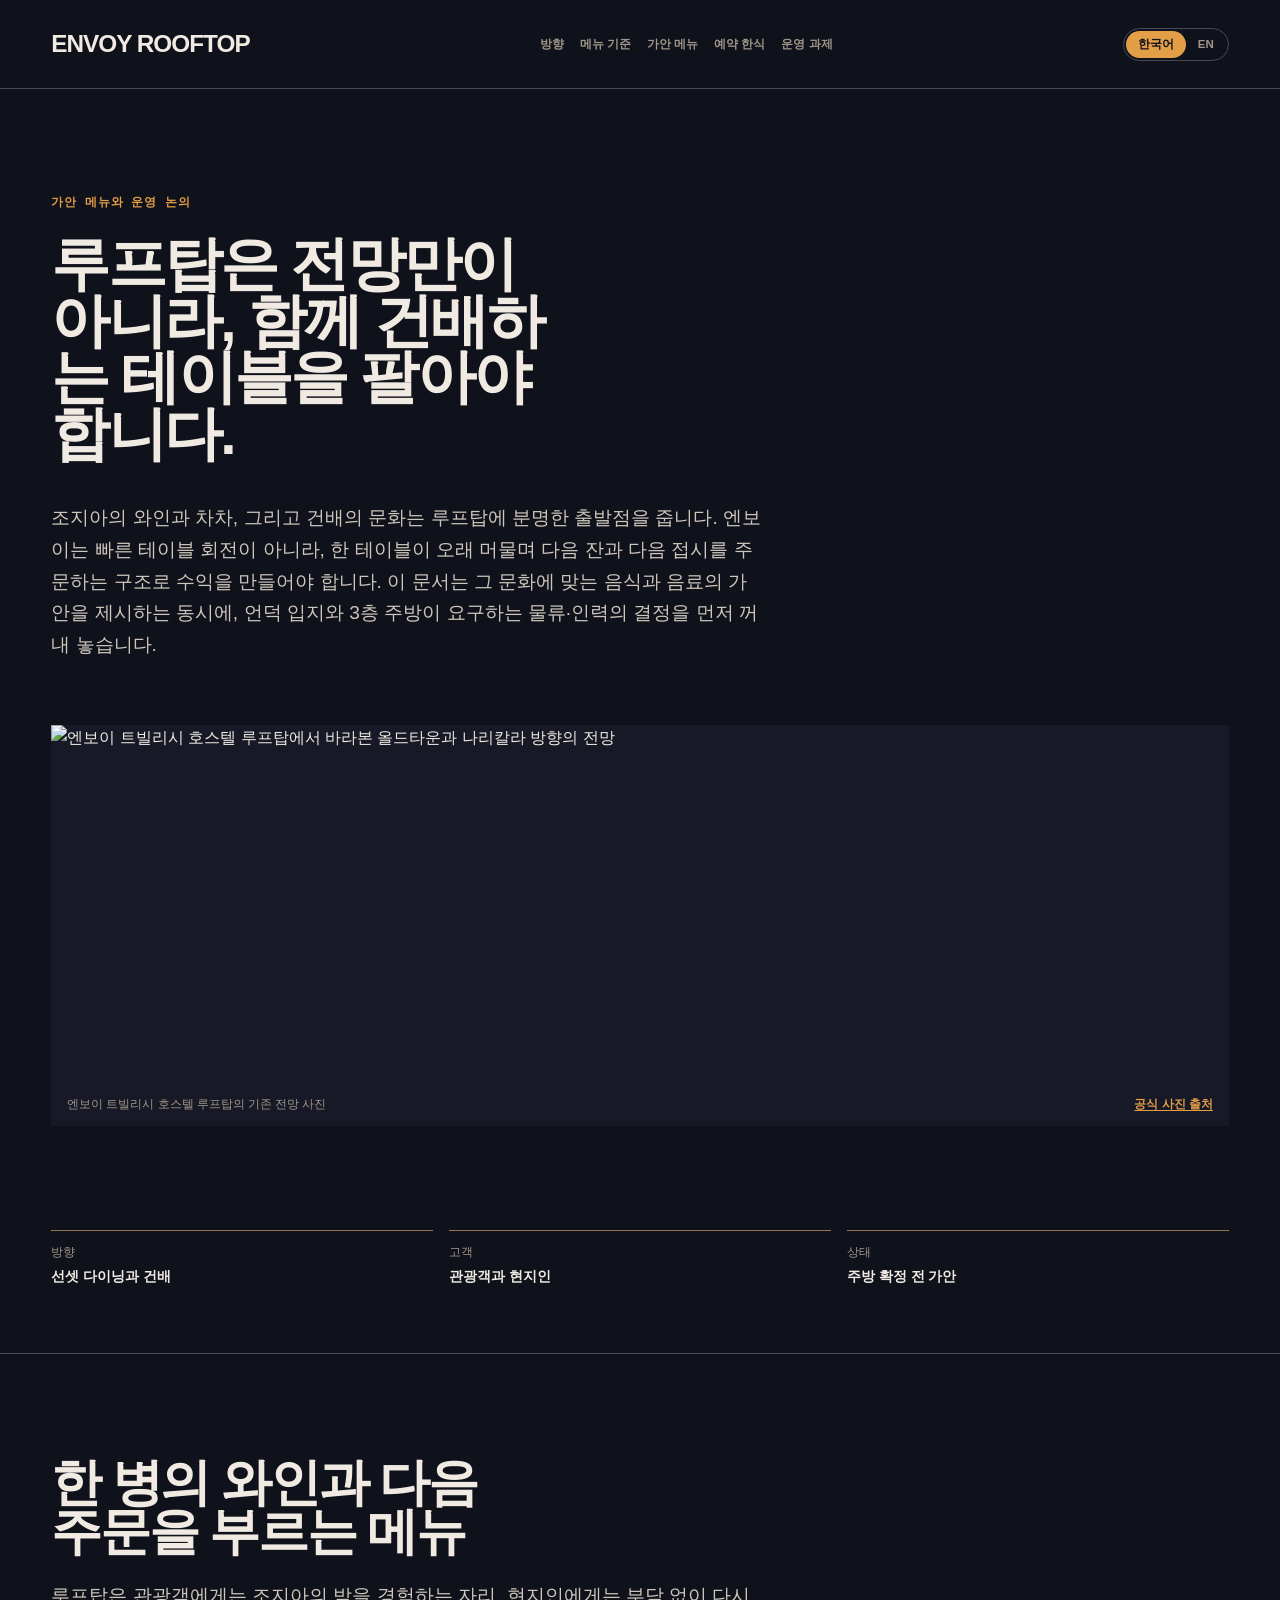
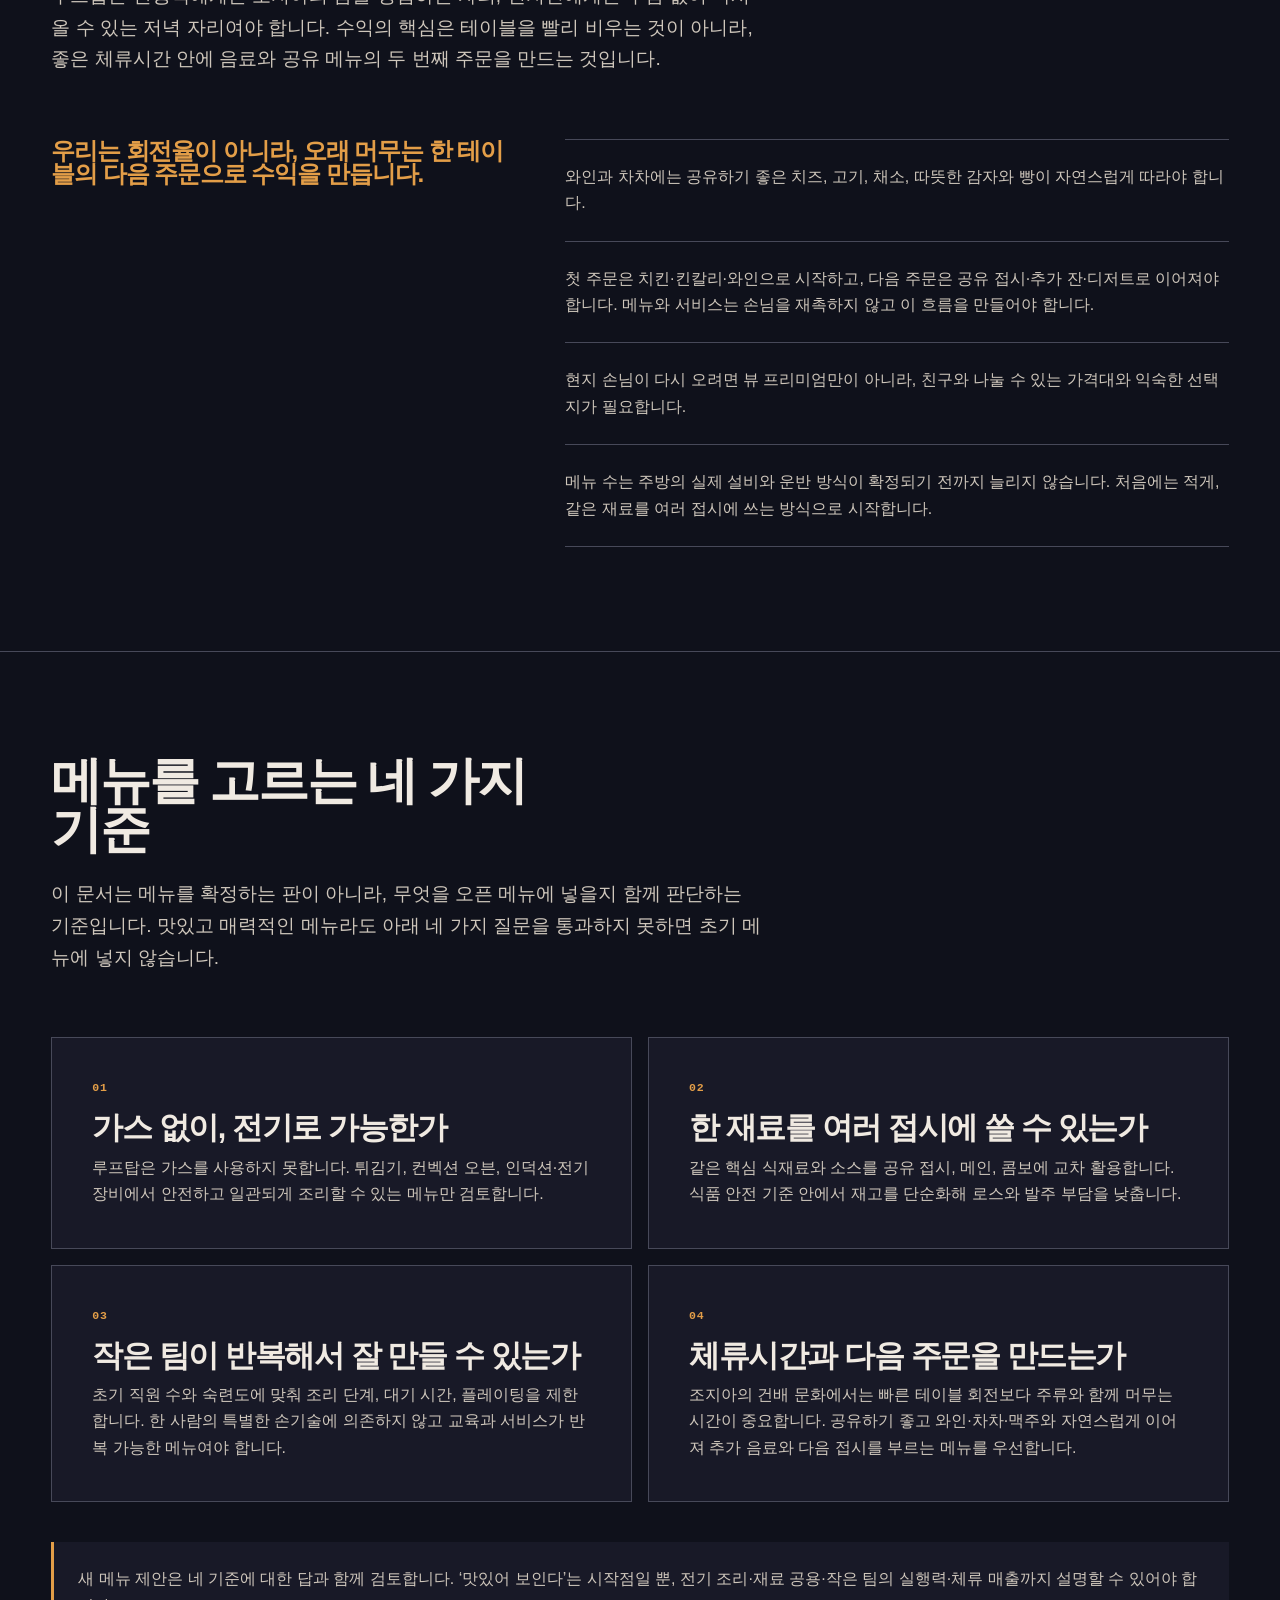
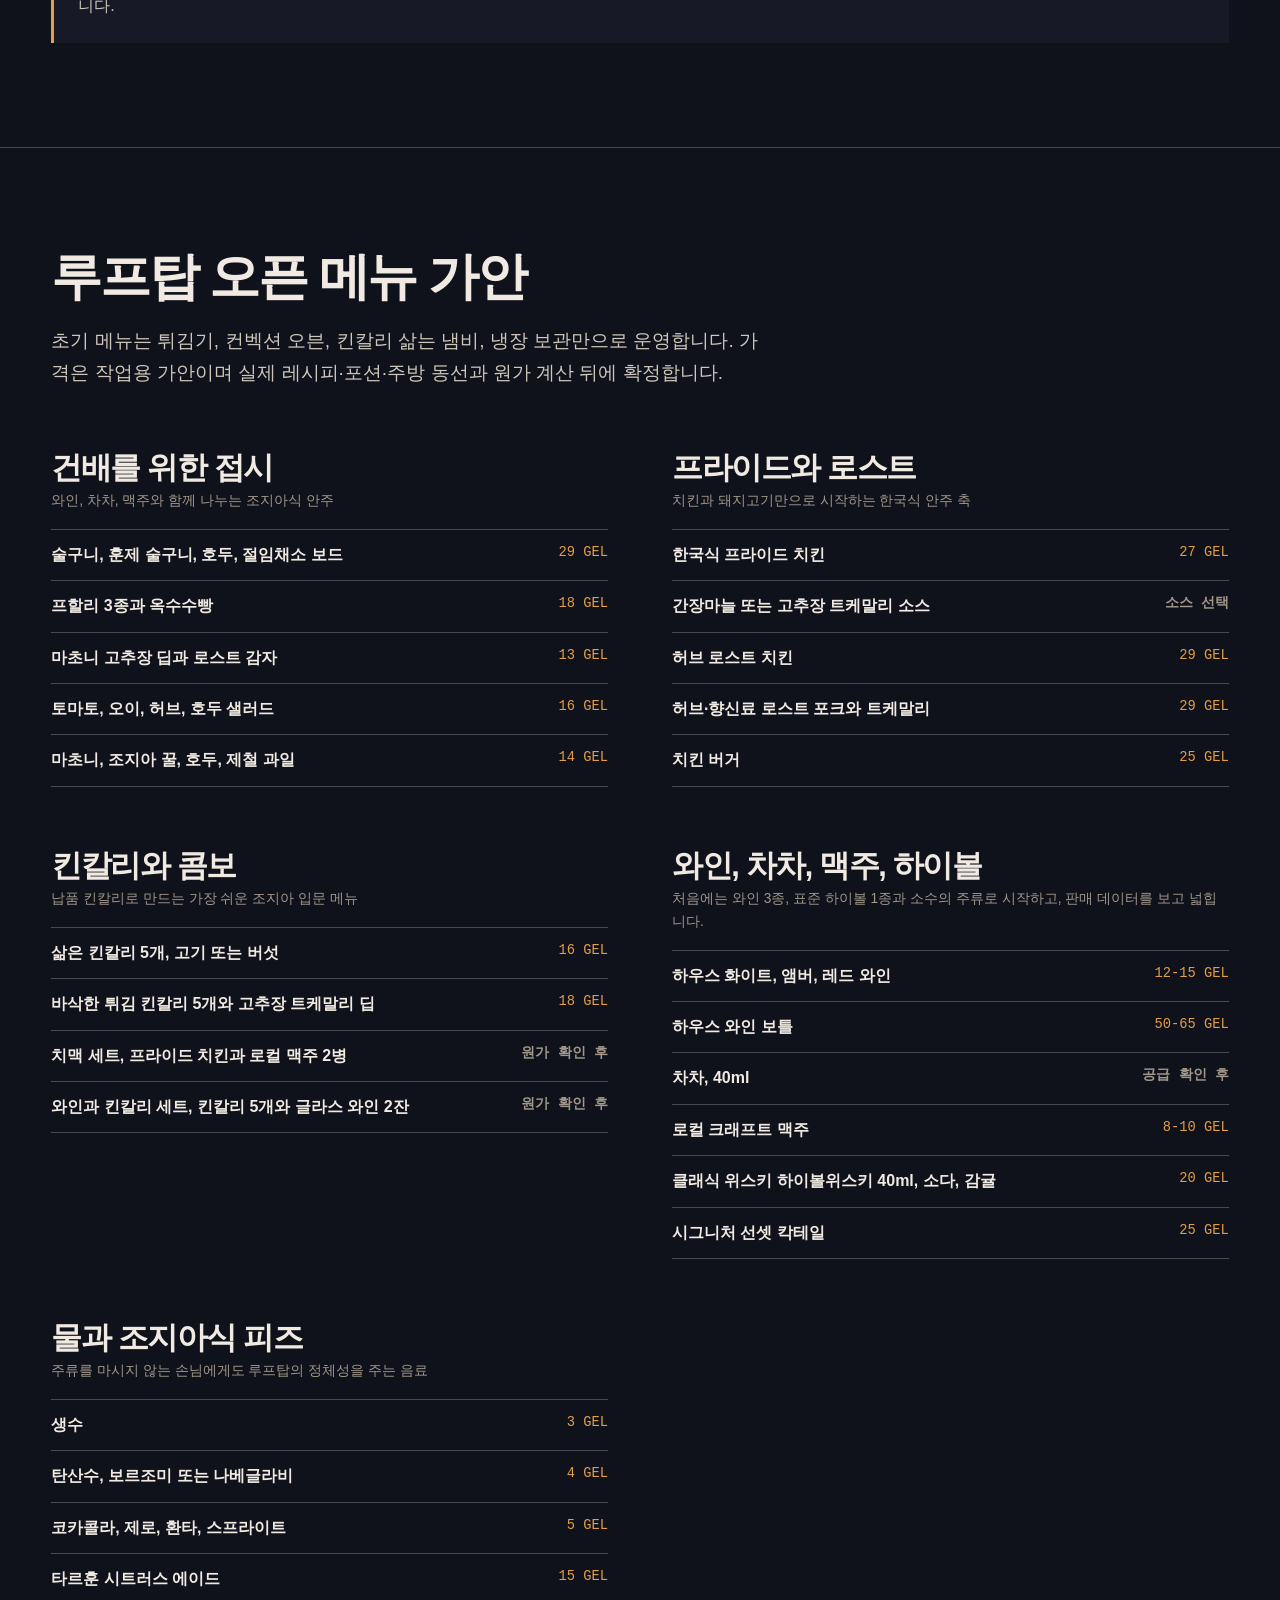
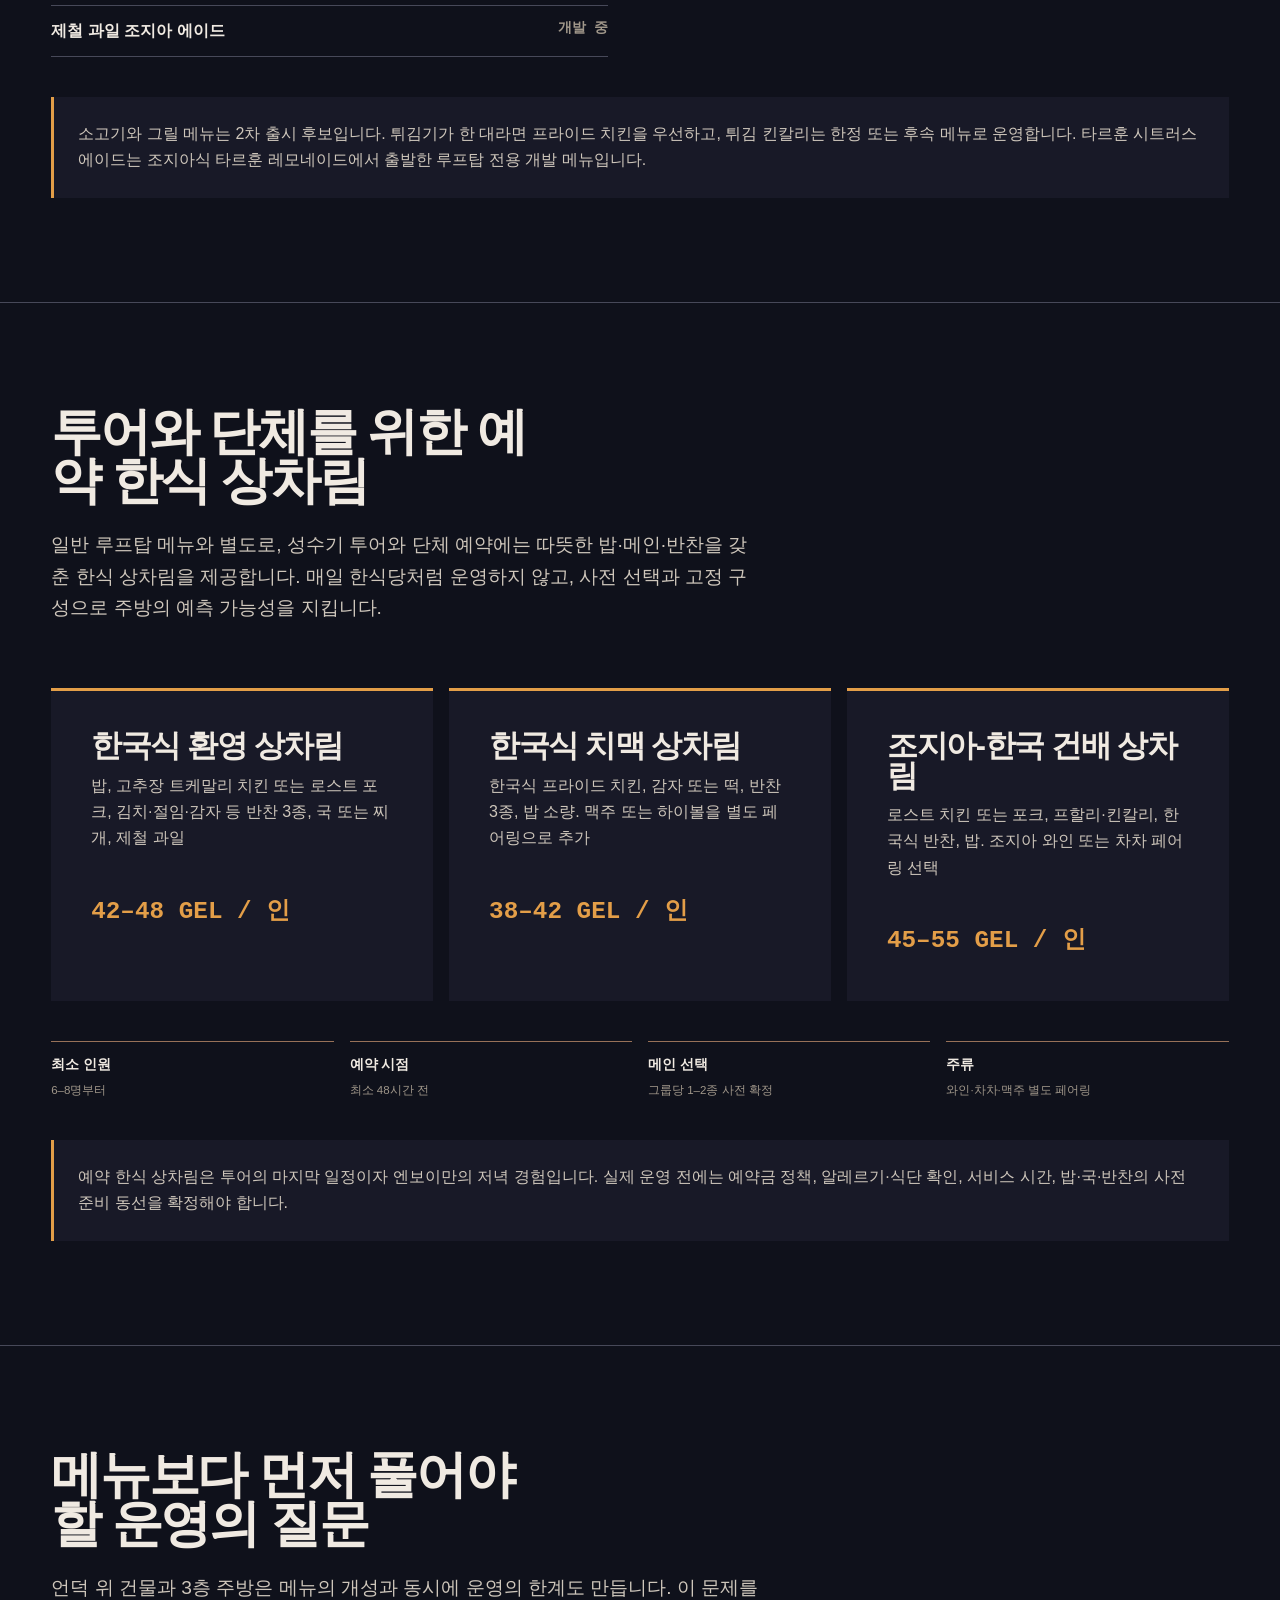
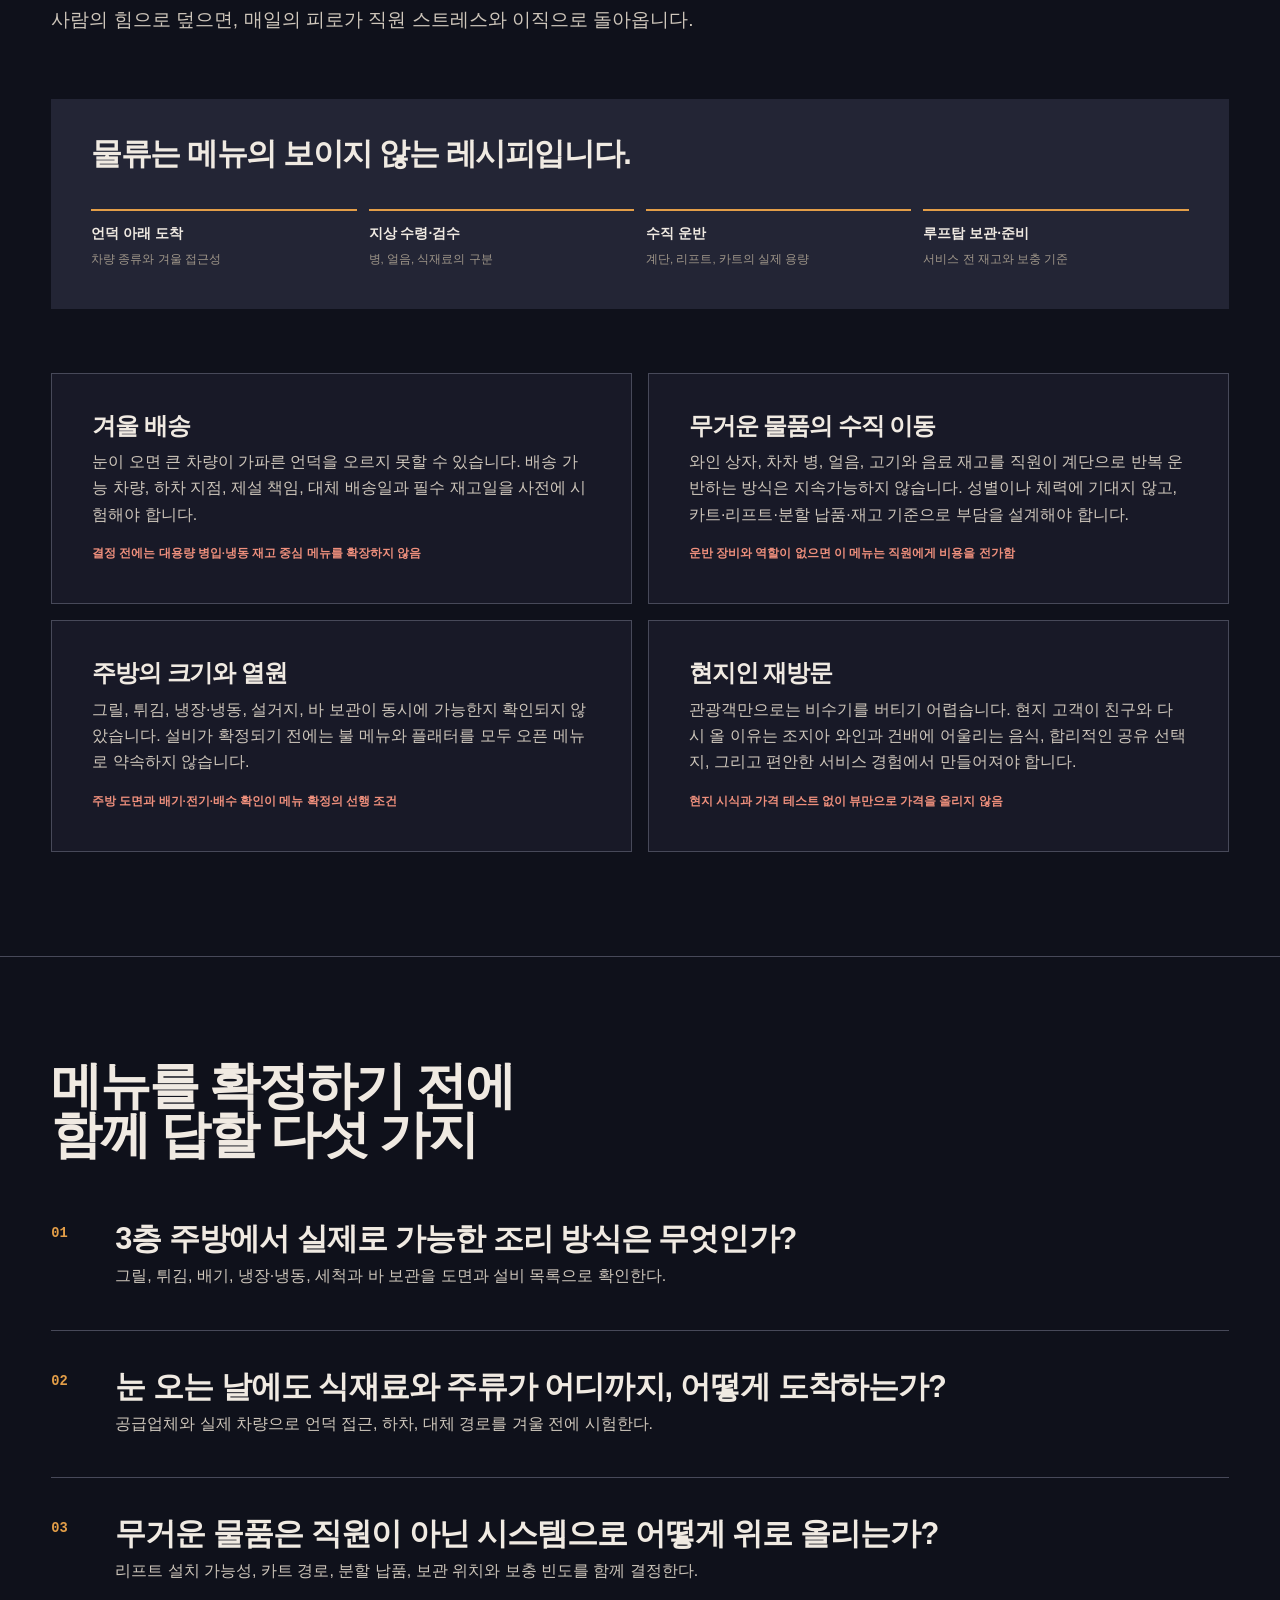
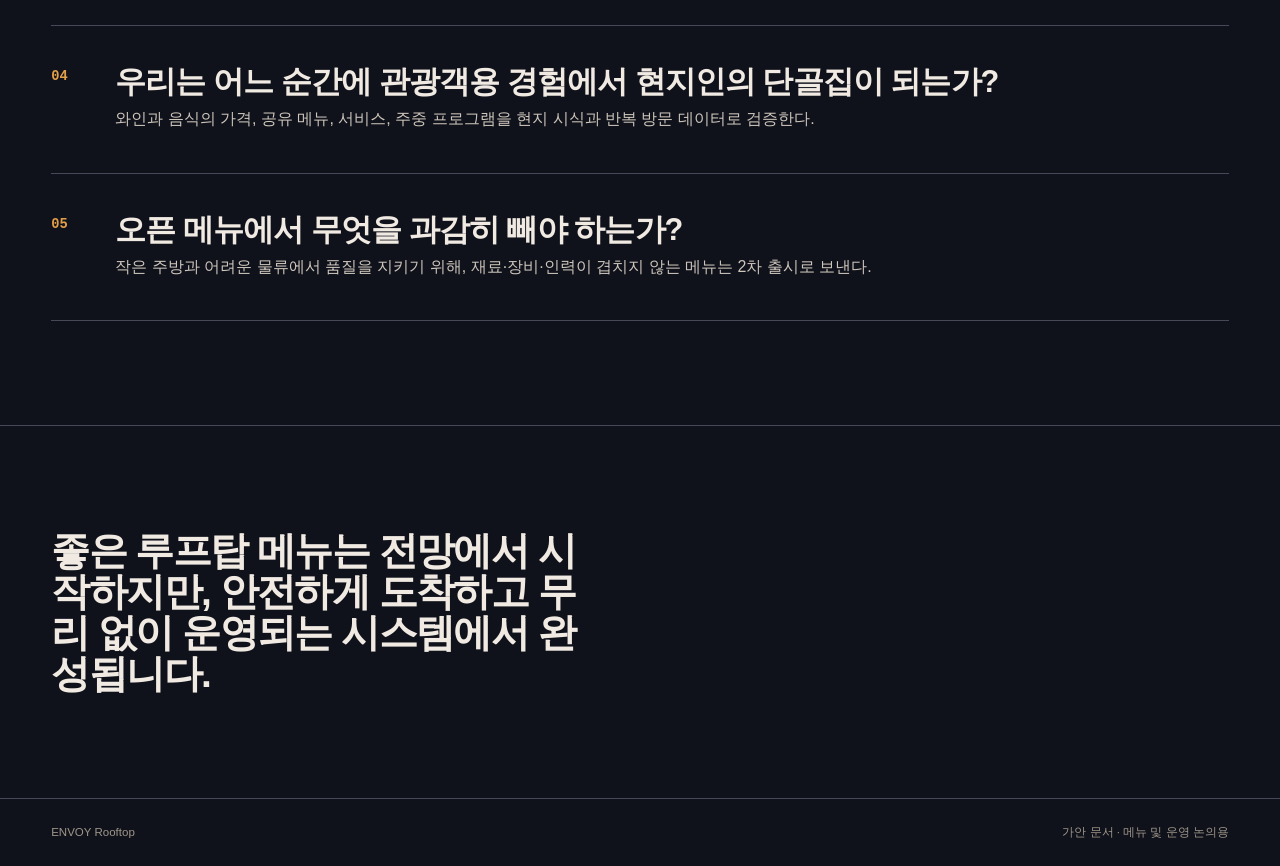
==== commit 09172a44: "Clarify herb pork with tkemali" ====
--- a/rooftop/index.html
+++ b/rooftop/index.html
@@ -166,7 +166,7 @@
       <p class="section-intro localized" data-ko="초기 메뉴는 튀김기, 컨벡션 오븐, 킨칼리 삶는 냄비, 냉장 보관만으로 운영합니다. 가격은 작업용 가안이며 실제 레시피·포션·주방 동선과 원가 계산 뒤에 확정합니다." data-en="The opening menu is designed around one fryer, a convection oven, a khinkali pot, and cold storage. Prices are working estimates and will be confirmed after recipe, portion, kitchen-flow, and food-cost work.">초기 메뉴는 튀김기, 컨벡션 오븐, 킨칼리 삶는 냄비, 냉장 보관만으로 운영합니다. 가격은 작업용 가안이며 실제 레시피·포션·주방 동선과 원가 계산 뒤에 확정합니다.</p>
       <div class="menu-columns">
         <section class="menu-group" aria-labelledby="share-title"><h3 id="share-title" class="localized" data-ko="건배를 위한 접시" data-en="Plates for a Toast">건배를 위한 접시</h3><p class="localized" data-ko="와인, 차차, 맥주와 함께 나누는 조지아식 안주" data-en="Georgian sharing plates for wine, chacha, and beer">와인, 차차, 맥주와 함께 나누는 조지아식 안주</p><ul class="menu-list"><li><span class="bilingual"><span class="ko">술구니, 훈제 술구니, 호두, 절임채소 보드</span><span class="en">Sulguni, Smoked Sulguni, Walnut and Pickle Board</span></span><span class="price">29 GEL</span></li><li><span class="bilingual"><span class="ko">프할리 3종과 옥수수빵</span><span class="en">Pkhali Trio with Corn Bread</span></span><span class="price">18 GEL</span></li><li><span class="bilingual"><span class="ko">마초니 고추장 딥과 로스트 감자</span><span class="en">Roast Potatoes with Matsoni Gochujang Dip</span></span><span class="price">13 GEL</span></li><li><span class="bilingual"><span class="ko">토마토, 오이, 허브, 호두 샐러드</span><span class="en">Tomato, Cucumber, Herb and Walnut Salad</span></span><span class="price">16 GEL</span></li><li><span class="bilingual"><span class="ko">마초니, 조지아 꿀, 호두, 제철 과일</span><span class="en">Matsoni, Georgian Honey, Walnut and Seasonal Fruit</span></span><span class="price">14 GEL</span></li></ul></section>
-        <section class="menu-group" aria-labelledby="chicken-title"><h3 id="chicken-title" class="localized" data-ko="프라이드와 로스트" data-en="Fried and Roasted">프라이드와 로스트</h3><p class="localized" data-ko="치킨과 돼지고기만으로 시작하는 한국식 안주 축" data-en="A Korean drinking-food core built only around chicken and pork">치킨과 돼지고기만으로 시작하는 한국식 안주 축</p><ul class="menu-list"><li><span class="bilingual"><span class="ko">한국식 프라이드 치킨</span><span class="en">Korean Fried Chicken</span></span><span class="price">27 GEL</span></li><li><span class="bilingual"><span class="ko">간장마늘 또는 고추장 트케말리 소스</span><span class="en">Soy Garlic or Gochujang Tkemali Sauce</span></span><span class="price tbc"><span class="lang-ko">소스 선택</span><span class="lang-en">Choose a Sauce</span></span></li><li><span class="bilingual"><span class="ko">허브 로스트 치킨</span><span class="en">Herb Roasted Chicken</span></span><span class="price">29 GEL</span></li><li><span class="bilingual"><span class="ko">고추장 트케말리 로스트 포크</span><span class="en">Gochujang Tkemali Roasted Pork</span></span><span class="price">29 GEL</span></li><li><span class="bilingual"><span class="ko">치킨 버거</span><span class="en">Chicken Burger</span></span><span class="price">25 GEL</span></li></ul></section>
+        <section class="menu-group" aria-labelledby="chicken-title"><h3 id="chicken-title" class="localized" data-ko="프라이드와 로스트" data-en="Fried and Roasted">프라이드와 로스트</h3><p class="localized" data-ko="치킨과 돼지고기만으로 시작하는 한국식 안주 축" data-en="A Korean drinking-food core built only around chicken and pork">치킨과 돼지고기만으로 시작하는 한국식 안주 축</p><ul class="menu-list"><li><span class="bilingual"><span class="ko">한국식 프라이드 치킨</span><span class="en">Korean Fried Chicken</span></span><span class="price">27 GEL</span></li><li><span class="bilingual"><span class="ko">간장마늘 또는 고추장 트케말리 소스</span><span class="en">Soy Garlic or Gochujang Tkemali Sauce</span></span><span class="price tbc"><span class="lang-ko">소스 선택</span><span class="lang-en">Choose a Sauce</span></span></li><li><span class="bilingual"><span class="ko">허브 로스트 치킨</span><span class="en">Herb Roasted Chicken</span></span><span class="price">29 GEL</span></li><li><span class="bilingual"><span class="ko">허브·향신료 로스트 포크와 트케말리</span><span class="en">Herb &amp; Spice Roast Pork with Tkemali</span></span><span class="price">29 GEL</span></li><li><span class="bilingual"><span class="ko">치킨 버거</span><span class="en">Chicken Burger</span></span><span class="price">25 GEL</span></li></ul></section>
         <section class="menu-group" aria-labelledby="khinkali-title"><h3 id="khinkali-title" class="localized" data-ko="킨칼리와 콤보" data-en="Khinkali and Combos">킨칼리와 콤보</h3><p class="localized" data-ko="납품 킨칼리로 만드는 가장 쉬운 조지아 입문 메뉴" data-en="The simplest Georgian introduction, made with supplied khinkali">납품 킨칼리로 만드는 가장 쉬운 조지아 입문 메뉴</p><ul class="menu-list"><li><span class="bilingual"><span class="ko">삶은 킨칼리 5개, 고기 또는 버섯</span><span class="en">Boiled Khinkali, 5 Pieces, Meat or Mushroom</span></span><span class="price">16 GEL</span></li><li><span class="bilingual"><span class="ko">바삭한 튀김 킨칼리 5개와 고추장 트케말리 딥</span><span class="en">Crispy Fried Khinkali, 5 Pieces, with Gochujang Tkemali Dip</span></span><span class="price">18 GEL</span></li><li><span class="bilingual"><span class="ko">치맥 세트, 프라이드 치킨과 로컬 맥주 2병</span><span class="en">Chimaek Set, Fried Chicken and Two Local Beers</span></span><span class="price tbc"><span class="lang-ko">원가 확인 후</span><span class="lang-en">After Costing</span></span></li><li><span class="bilingual"><span class="ko">와인과 킨칼리 세트, 킨칼리 5개와 글라스 와인 2잔</span><span class="en">Wine and Khinkali Set, 5 Khinkali and Two Glasses of Wine</span></span><span class="price tbc"><span class="lang-ko">원가 확인 후</span><span class="lang-en">After Costing</span></span></li></ul></section>
 <section class="menu-group" aria-labelledby="bar-title"><h3 id="bar-title" class="localized" data-ko="와인, 차차, 맥주, 하이볼" data-en="Wine, Chacha, Beer and Highballs">와인, 차차, 맥주, 하이볼</h3><p class="localized" data-ko="처음에는 와인 3종, 표준 하이볼 1종과 소수의 주류로 시작하고, 판매 데이터를 보고 넓힙니다." data-en="Start with three wines, one standardized highball, and a small alcohol list, then expand from sales data.">처음에는 와인 3종, 표준 하이볼 1종과 소수의 주류로 시작하고, 판매 데이터를 보고 넓힙니다.</p><ul class="menu-list"><li><span class="bilingual"><span class="ko">하우스 화이트, 앰버, 레드 와인</span><span class="en">House White, Amber and Red Wine</span></span><span class="price">12-15 GEL</span></li><li><span class="bilingual"><span class="ko">하우스 와인 보틀</span><span class="en">House Wine Bottle</span></span><span class="price">50-65 GEL</span></li><li><span class="bilingual"><span class="ko">차차, 40ml</span><span class="en">Chacha, 40 ml</span></span><span class="price tbc"><span class="lang-ko">공급 확인 후</span><span class="lang-en">After Sourcing</span></span></li><li><span class="bilingual"><span class="ko">로컬 크래프트 맥주</span><span class="en">Local Craft Beer</span></span><span class="price">8-10 GEL</span></li><li><span><span class="bilingual"><span class="ko">클래식 위스키 하이볼</span><span class="en">Classic Whisky Highball</span></span><span class="item-desc"><span class="lang-ko">위스키 40ml, 소다, 감귤</span><span class="lang-en">40 ml whisky, soda and citrus</span></span></span><span class="price">20 GEL</span></li><li><span class="bilingual"><span class="ko">시그니처 선셋 칵테일</span><span class="en">Signature Sunset Cocktail</span></span><span class="price">25 GEL</span></li></ul></section>
         <section class="menu-group" aria-labelledby="soft-title"><h3 id="soft-title" class="localized" data-ko="물과 조지아식 피즈" data-en="Water and Georgian Fizz">물과 조지아식 피즈</h3><p class="localized" data-ko="주류를 마시지 않는 손님에게도 루프탑의 정체성을 주는 음료" data-en="Drinks that give non-drinkers the rooftop's own identity">주류를 마시지 않는 손님에게도 루프탑의 정체성을 주는 음료</p><ul class="menu-list"><li><span class="bilingual"><span class="ko">생수</span><span class="en">Still Water</span></span><span class="price">3 GEL</span></li><li><span class="bilingual"><span class="ko">탄산수, 보르조미 또는 나베글라비</span><span class="en">Sparkling Water, Borjomi or Nabeglavi</span></span><span class="price">4 GEL</span></li><li><span class="bilingual"><span class="ko">코카콜라, 제로, 환타, 스프라이트</span><span class="en">Coca-Cola, Zero, Fanta or Sprite</span></span><span class="price">5 GEL</span></li><li><span class="bilingual"><span class="ko">타르훈 시트러스 에이드</span><span class="en">Tarkhun Citrus Fizz</span></span><span class="price">15 GEL</span></li><li><span class="bilingual"><span class="ko">제철 과일 조지아 에이드</span><span class="en">Seasonal Georgian Fruit Fizz</span></span><span class="price tbc"><span class="lang-ko">개발 중</span><span class="lang-en">In Development</span></span></li></ul></section>
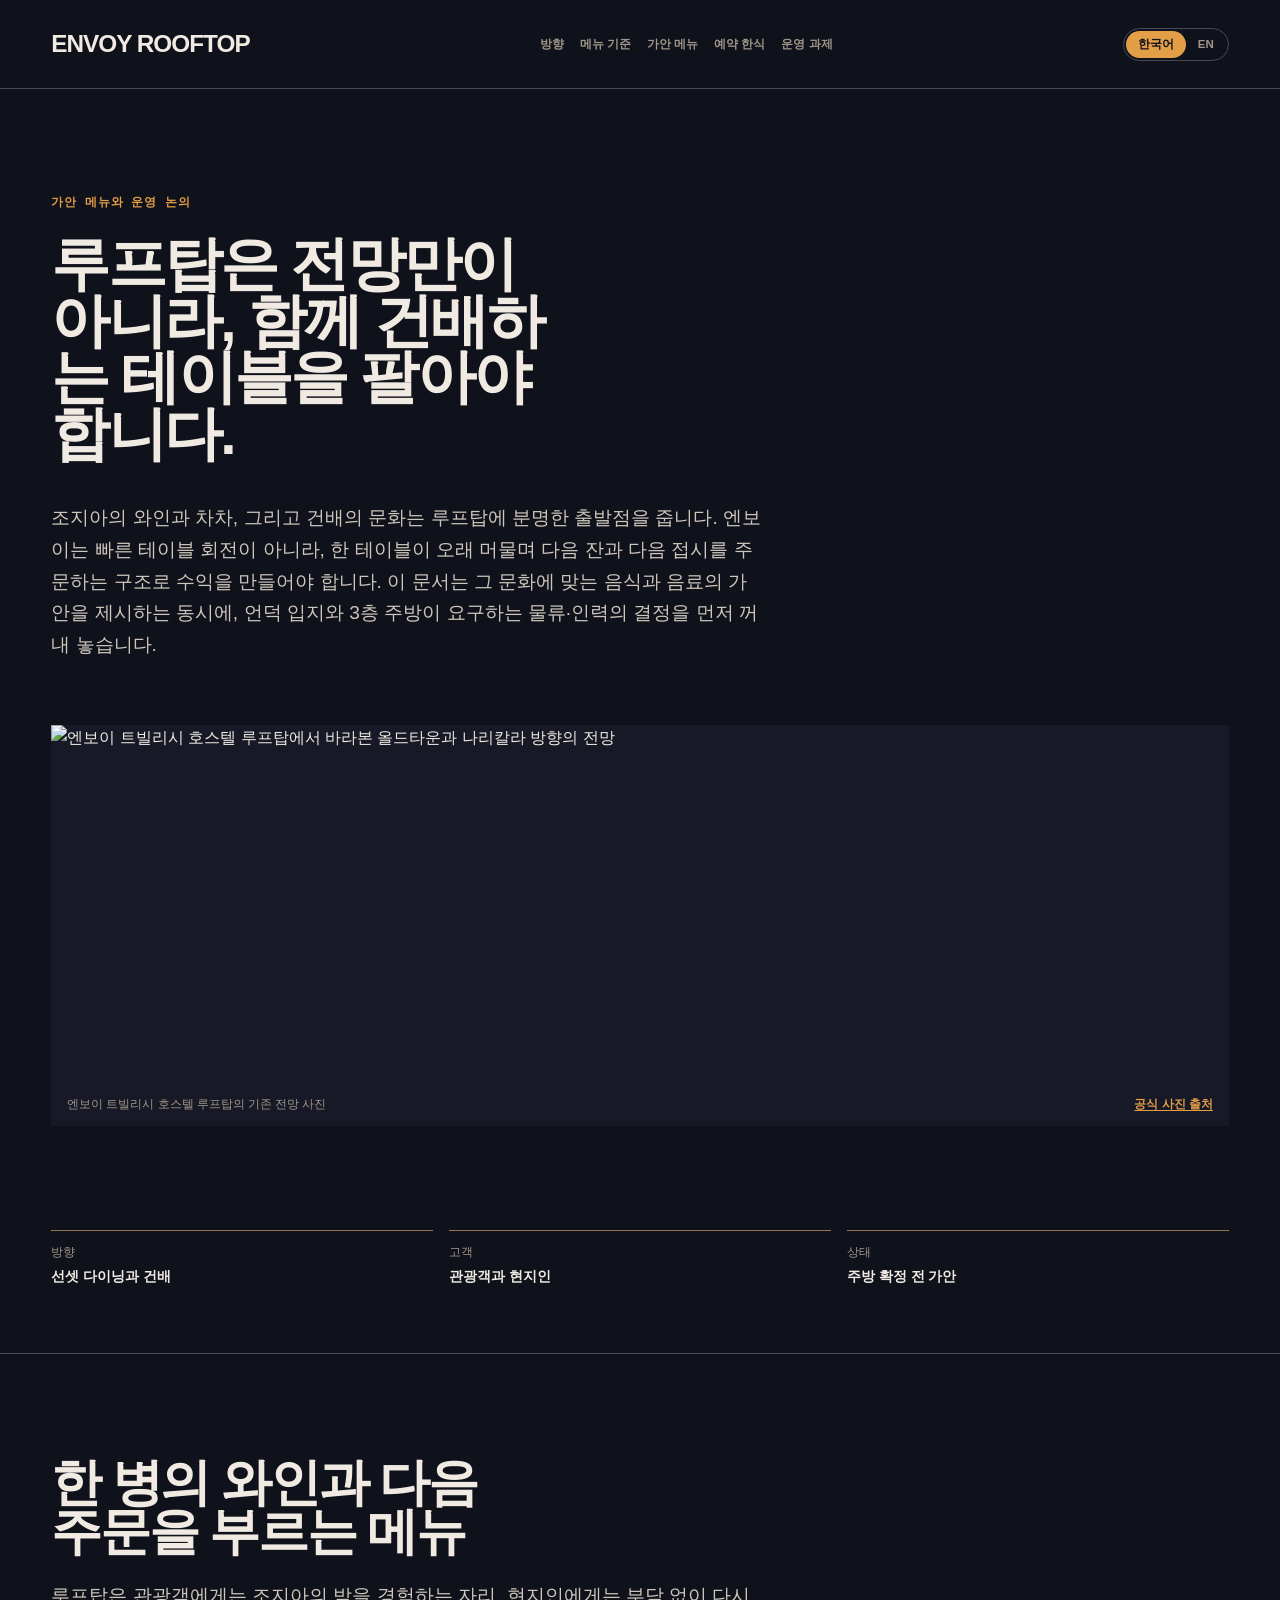
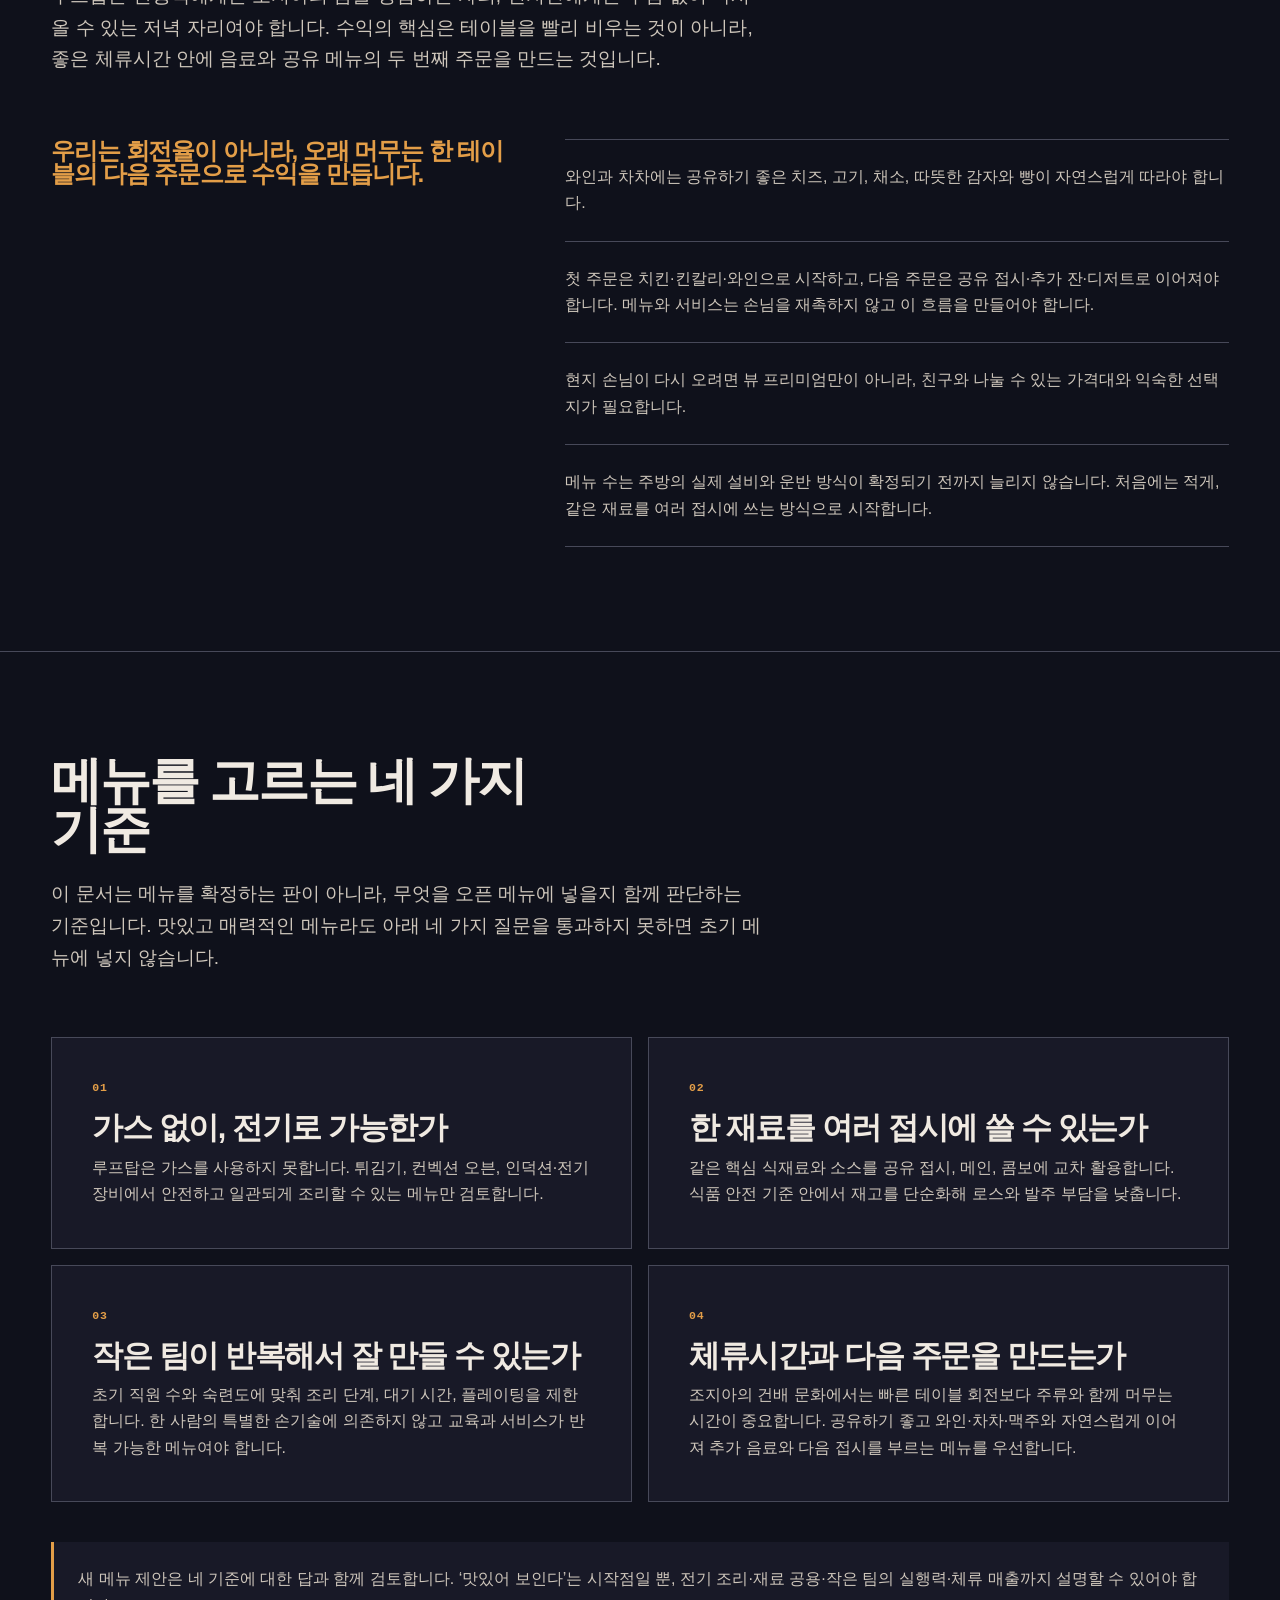
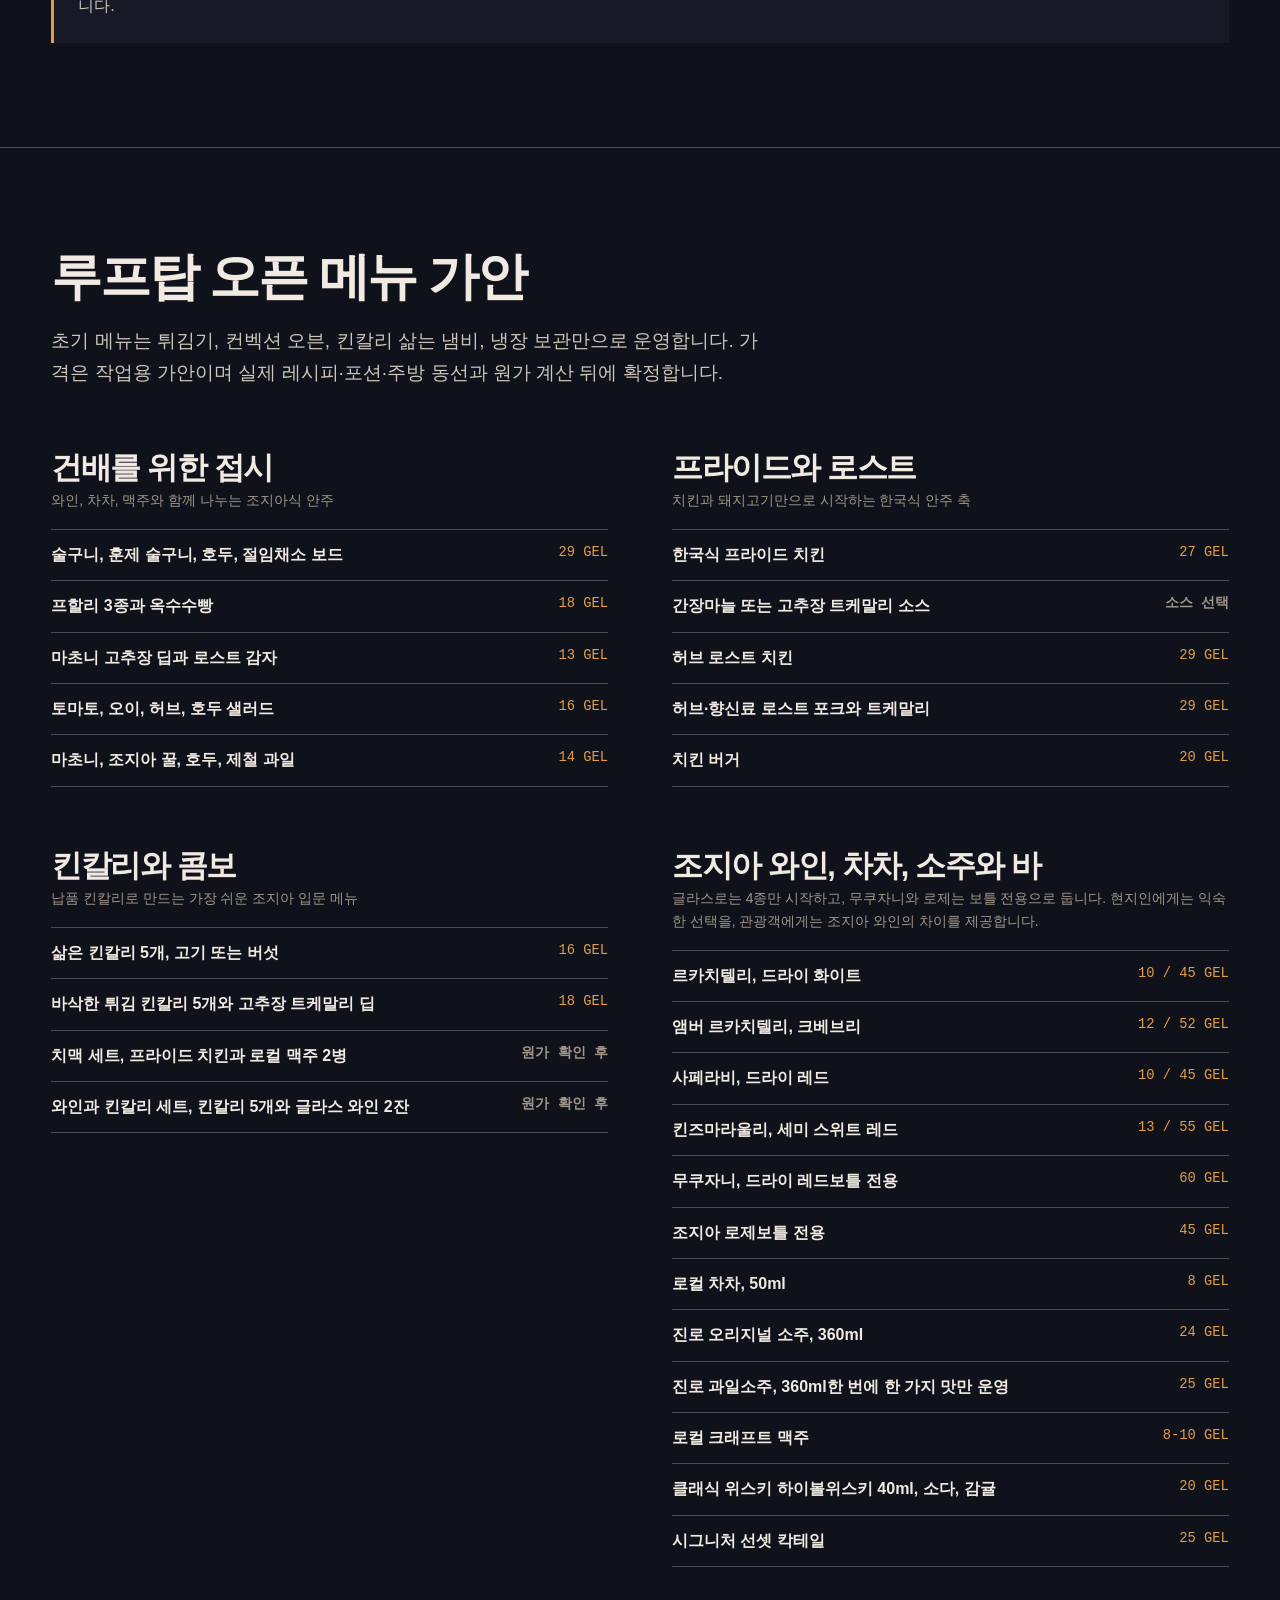
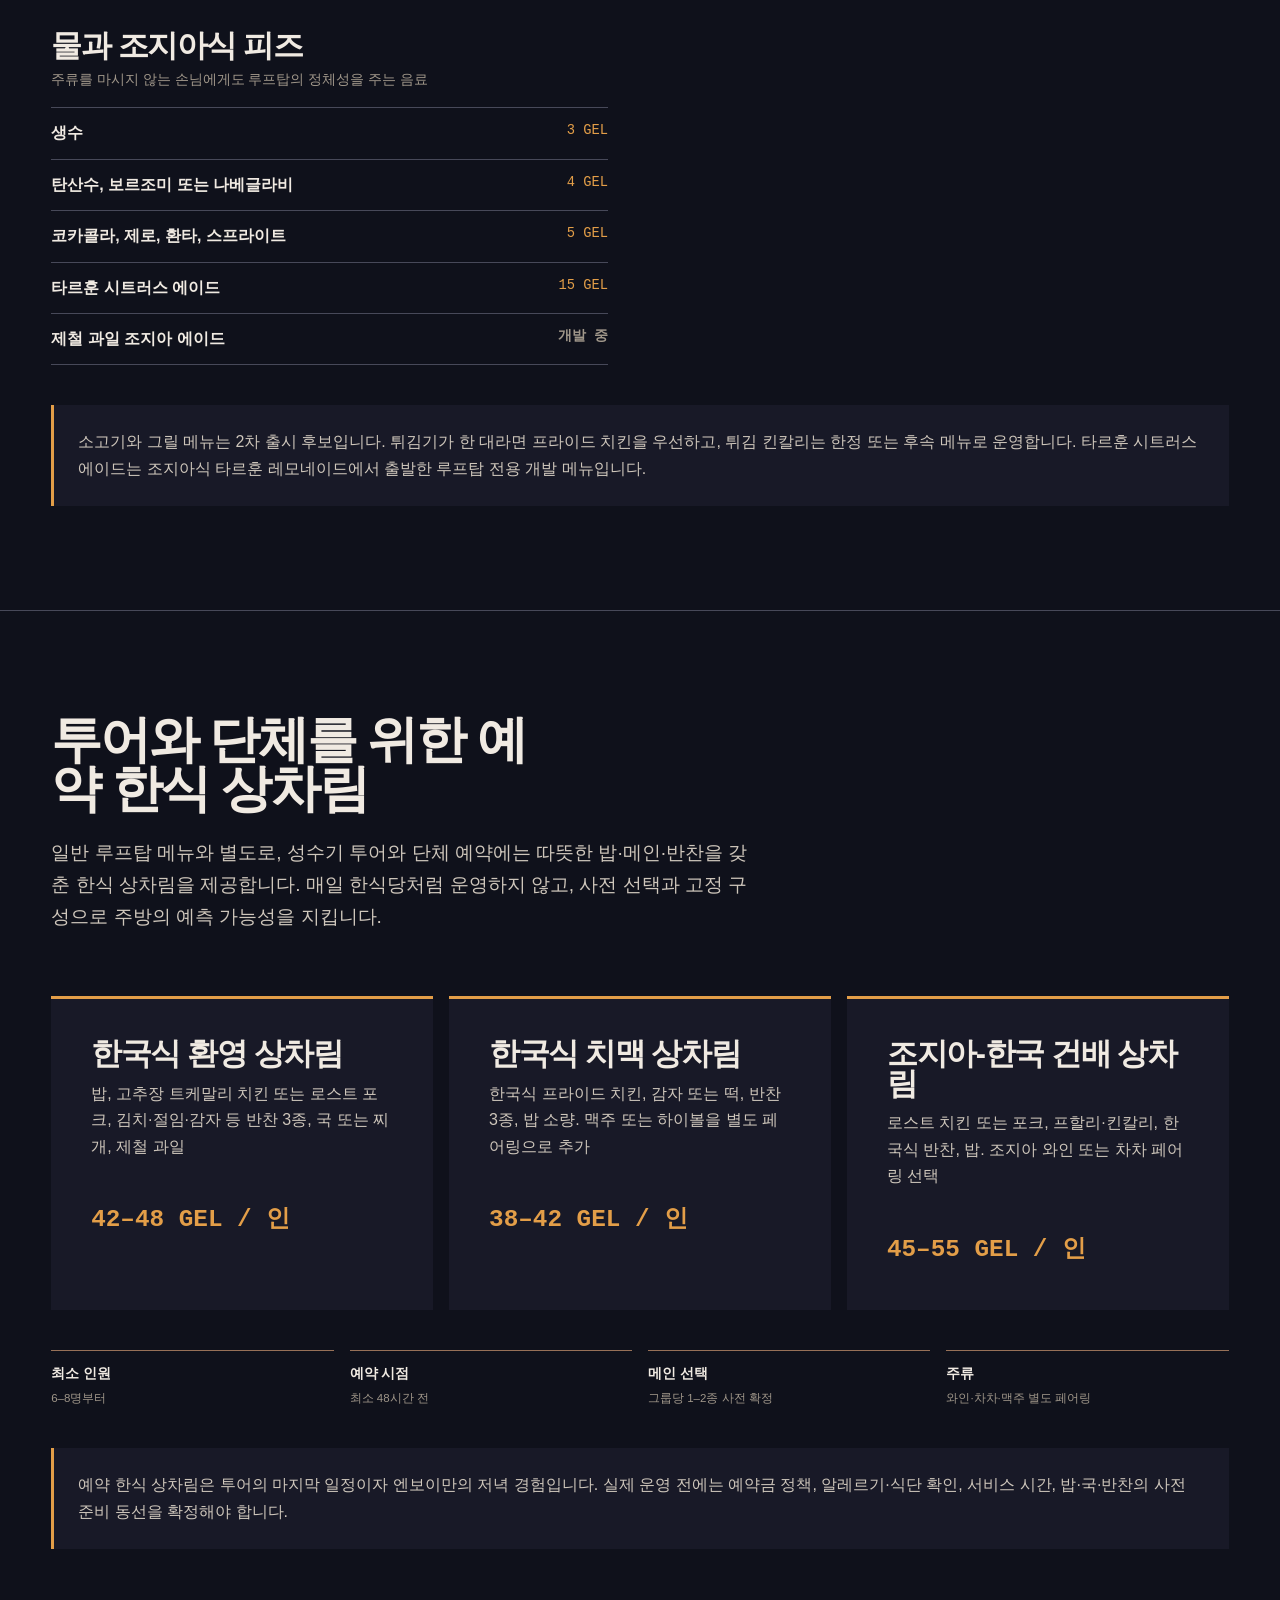
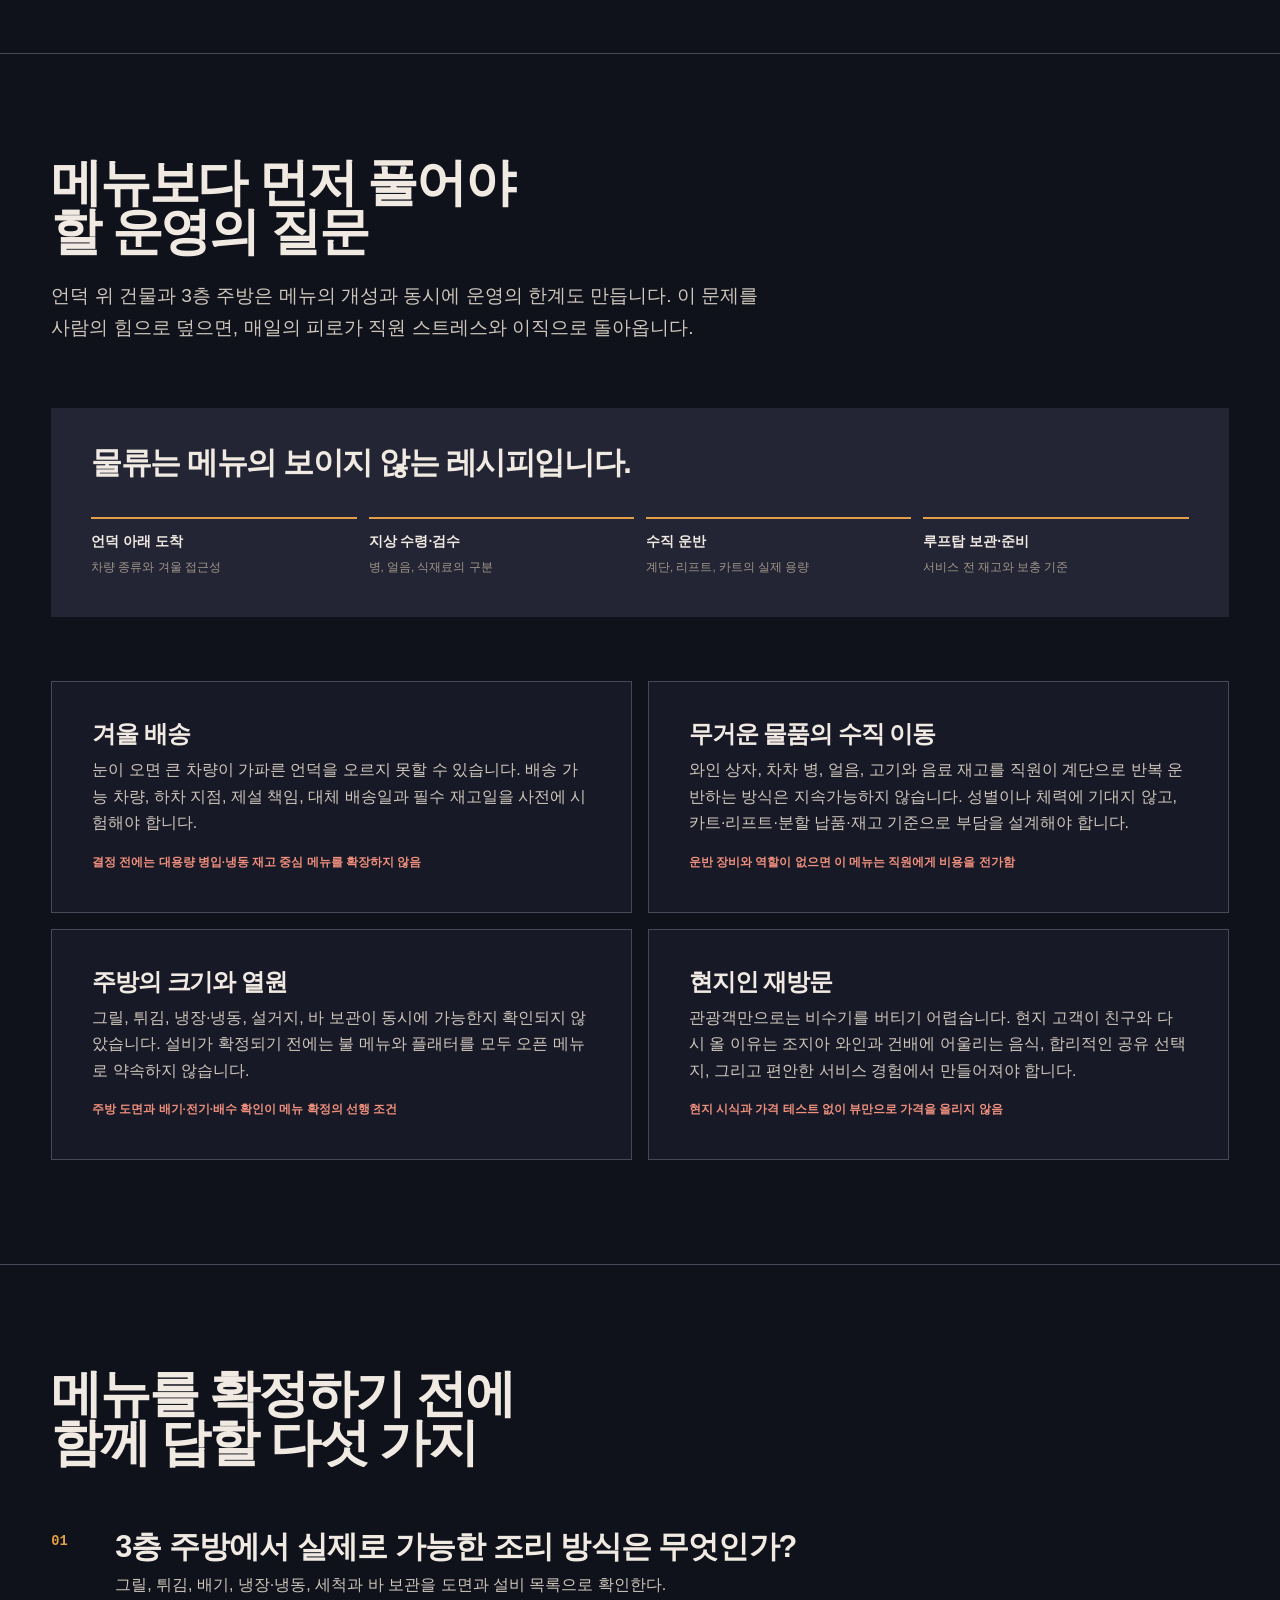
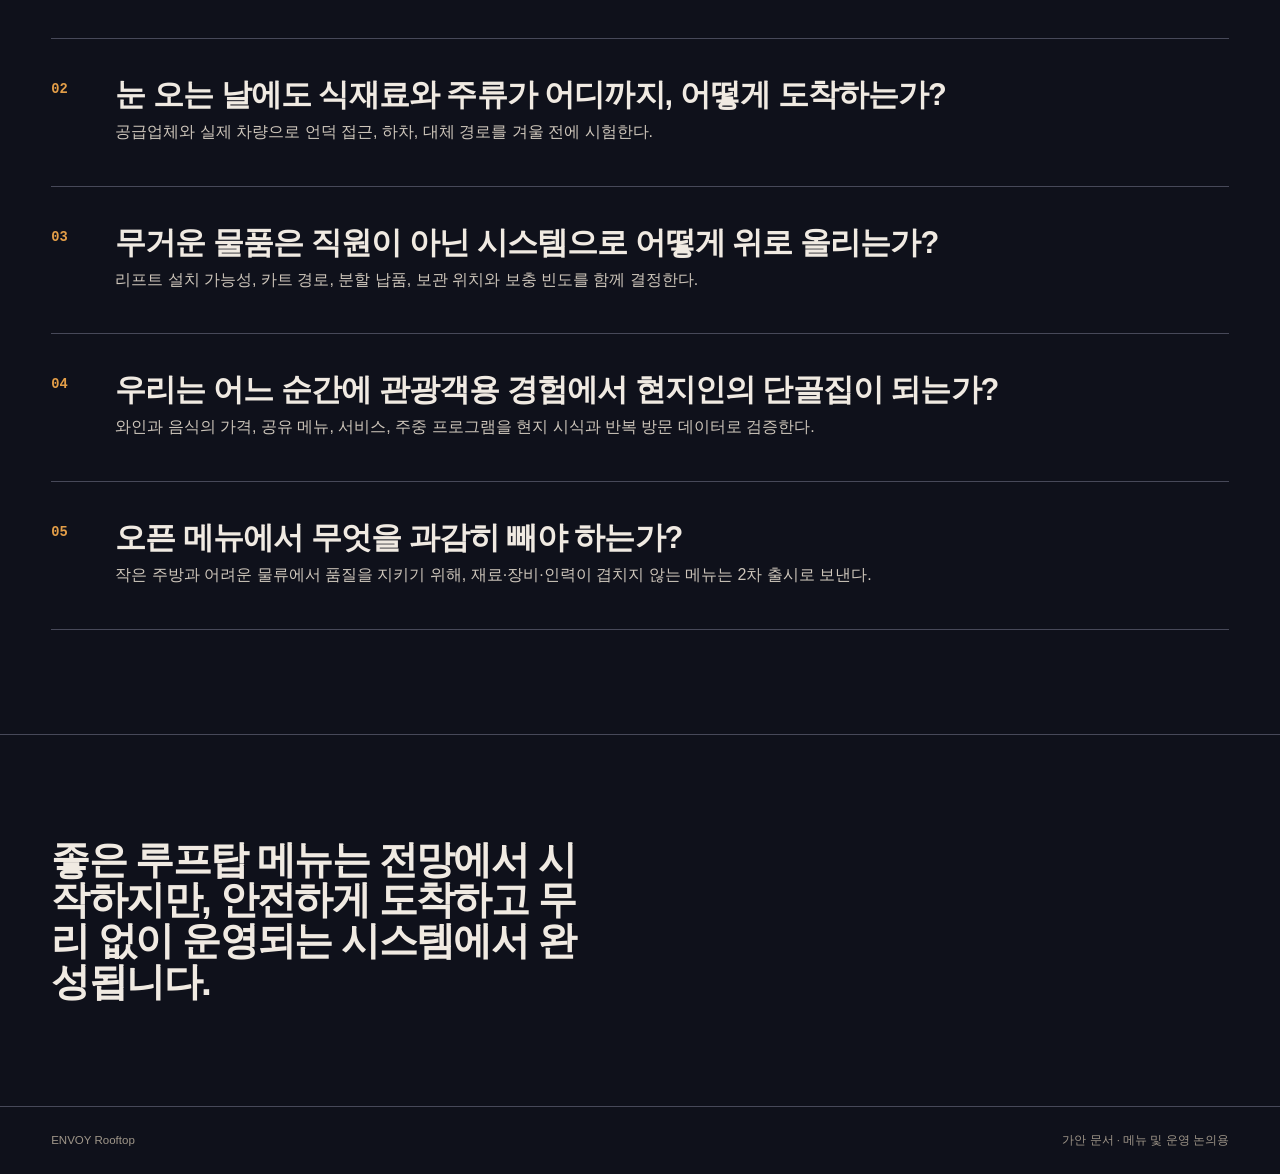
==== commit 17bce59c: "Refine rooftop drinks and burger price" ====
--- a/rooftop/index.html
+++ b/rooftop/index.html
@@ -166,9 +166,9 @@
       <p class="section-intro localized" data-ko="초기 메뉴는 튀김기, 컨벡션 오븐, 킨칼리 삶는 냄비, 냉장 보관만으로 운영합니다. 가격은 작업용 가안이며 실제 레시피·포션·주방 동선과 원가 계산 뒤에 확정합니다." data-en="The opening menu is designed around one fryer, a convection oven, a khinkali pot, and cold storage. Prices are working estimates and will be confirmed after recipe, portion, kitchen-flow, and food-cost work.">초기 메뉴는 튀김기, 컨벡션 오븐, 킨칼리 삶는 냄비, 냉장 보관만으로 운영합니다. 가격은 작업용 가안이며 실제 레시피·포션·주방 동선과 원가 계산 뒤에 확정합니다.</p>
       <div class="menu-columns">
         <section class="menu-group" aria-labelledby="share-title"><h3 id="share-title" class="localized" data-ko="건배를 위한 접시" data-en="Plates for a Toast">건배를 위한 접시</h3><p class="localized" data-ko="와인, 차차, 맥주와 함께 나누는 조지아식 안주" data-en="Georgian sharing plates for wine, chacha, and beer">와인, 차차, 맥주와 함께 나누는 조지아식 안주</p><ul class="menu-list"><li><span class="bilingual"><span class="ko">술구니, 훈제 술구니, 호두, 절임채소 보드</span><span class="en">Sulguni, Smoked Sulguni, Walnut and Pickle Board</span></span><span class="price">29 GEL</span></li><li><span class="bilingual"><span class="ko">프할리 3종과 옥수수빵</span><span class="en">Pkhali Trio with Corn Bread</span></span><span class="price">18 GEL</span></li><li><span class="bilingual"><span class="ko">마초니 고추장 딥과 로스트 감자</span><span class="en">Roast Potatoes with Matsoni Gochujang Dip</span></span><span class="price">13 GEL</span></li><li><span class="bilingual"><span class="ko">토마토, 오이, 허브, 호두 샐러드</span><span class="en">Tomato, Cucumber, Herb and Walnut Salad</span></span><span class="price">16 GEL</span></li><li><span class="bilingual"><span class="ko">마초니, 조지아 꿀, 호두, 제철 과일</span><span class="en">Matsoni, Georgian Honey, Walnut and Seasonal Fruit</span></span><span class="price">14 GEL</span></li></ul></section>
-        <section class="menu-group" aria-labelledby="chicken-title"><h3 id="chicken-title" class="localized" data-ko="프라이드와 로스트" data-en="Fried and Roasted">프라이드와 로스트</h3><p class="localized" data-ko="치킨과 돼지고기만으로 시작하는 한국식 안주 축" data-en="A Korean drinking-food core built only around chicken and pork">치킨과 돼지고기만으로 시작하는 한국식 안주 축</p><ul class="menu-list"><li><span class="bilingual"><span class="ko">한국식 프라이드 치킨</span><span class="en">Korean Fried Chicken</span></span><span class="price">27 GEL</span></li><li><span class="bilingual"><span class="ko">간장마늘 또는 고추장 트케말리 소스</span><span class="en">Soy Garlic or Gochujang Tkemali Sauce</span></span><span class="price tbc"><span class="lang-ko">소스 선택</span><span class="lang-en">Choose a Sauce</span></span></li><li><span class="bilingual"><span class="ko">허브 로스트 치킨</span><span class="en">Herb Roasted Chicken</span></span><span class="price">29 GEL</span></li><li><span class="bilingual"><span class="ko">허브·향신료 로스트 포크와 트케말리</span><span class="en">Herb &amp; Spice Roast Pork with Tkemali</span></span><span class="price">29 GEL</span></li><li><span class="bilingual"><span class="ko">치킨 버거</span><span class="en">Chicken Burger</span></span><span class="price">25 GEL</span></li></ul></section>
+        <section class="menu-group" aria-labelledby="chicken-title"><h3 id="chicken-title" class="localized" data-ko="프라이드와 로스트" data-en="Fried and Roasted">프라이드와 로스트</h3><p class="localized" data-ko="치킨과 돼지고기만으로 시작하는 한국식 안주 축" data-en="A Korean drinking-food core built only around chicken and pork">치킨과 돼지고기만으로 시작하는 한국식 안주 축</p><ul class="menu-list"><li><span class="bilingual"><span class="ko">한국식 프라이드 치킨</span><span class="en">Korean Fried Chicken</span></span><span class="price">27 GEL</span></li><li><span class="bilingual"><span class="ko">간장마늘 또는 고추장 트케말리 소스</span><span class="en">Soy Garlic or Gochujang Tkemali Sauce</span></span><span class="price tbc"><span class="lang-ko">소스 선택</span><span class="lang-en">Choose a Sauce</span></span></li><li><span class="bilingual"><span class="ko">허브 로스트 치킨</span><span class="en">Herb Roasted Chicken</span></span><span class="price">29 GEL</span></li><li><span class="bilingual"><span class="ko">허브·향신료 로스트 포크와 트케말리</span><span class="en">Herb &amp; Spice Roast Pork with Tkemali</span></span><span class="price">29 GEL</span></li><li><span class="bilingual"><span class="ko">치킨 버거</span><span class="en">Chicken Burger</span></span><span class="price">20 GEL</span></li></ul></section>
         <section class="menu-group" aria-labelledby="khinkali-title"><h3 id="khinkali-title" class="localized" data-ko="킨칼리와 콤보" data-en="Khinkali and Combos">킨칼리와 콤보</h3><p class="localized" data-ko="납품 킨칼리로 만드는 가장 쉬운 조지아 입문 메뉴" data-en="The simplest Georgian introduction, made with supplied khinkali">납품 킨칼리로 만드는 가장 쉬운 조지아 입문 메뉴</p><ul class="menu-list"><li><span class="bilingual"><span class="ko">삶은 킨칼리 5개, 고기 또는 버섯</span><span class="en">Boiled Khinkali, 5 Pieces, Meat or Mushroom</span></span><span class="price">16 GEL</span></li><li><span class="bilingual"><span class="ko">바삭한 튀김 킨칼리 5개와 고추장 트케말리 딥</span><span class="en">Crispy Fried Khinkali, 5 Pieces, with Gochujang Tkemali Dip</span></span><span class="price">18 GEL</span></li><li><span class="bilingual"><span class="ko">치맥 세트, 프라이드 치킨과 로컬 맥주 2병</span><span class="en">Chimaek Set, Fried Chicken and Two Local Beers</span></span><span class="price tbc"><span class="lang-ko">원가 확인 후</span><span class="lang-en">After Costing</span></span></li><li><span class="bilingual"><span class="ko">와인과 킨칼리 세트, 킨칼리 5개와 글라스 와인 2잔</span><span class="en">Wine and Khinkali Set, 5 Khinkali and Two Glasses of Wine</span></span><span class="price tbc"><span class="lang-ko">원가 확인 후</span><span class="lang-en">After Costing</span></span></li></ul></section>
-<section class="menu-group" aria-labelledby="bar-title"><h3 id="bar-title" class="localized" data-ko="와인, 차차, 맥주, 하이볼" data-en="Wine, Chacha, Beer and Highballs">와인, 차차, 맥주, 하이볼</h3><p class="localized" data-ko="처음에는 와인 3종, 표준 하이볼 1종과 소수의 주류로 시작하고, 판매 데이터를 보고 넓힙니다." data-en="Start with three wines, one standardized highball, and a small alcohol list, then expand from sales data.">처음에는 와인 3종, 표준 하이볼 1종과 소수의 주류로 시작하고, 판매 데이터를 보고 넓힙니다.</p><ul class="menu-list"><li><span class="bilingual"><span class="ko">하우스 화이트, 앰버, 레드 와인</span><span class="en">House White, Amber and Red Wine</span></span><span class="price">12-15 GEL</span></li><li><span class="bilingual"><span class="ko">하우스 와인 보틀</span><span class="en">House Wine Bottle</span></span><span class="price">50-65 GEL</span></li><li><span class="bilingual"><span class="ko">차차, 40ml</span><span class="en">Chacha, 40 ml</span></span><span class="price tbc"><span class="lang-ko">공급 확인 후</span><span class="lang-en">After Sourcing</span></span></li><li><span class="bilingual"><span class="ko">로컬 크래프트 맥주</span><span class="en">Local Craft Beer</span></span><span class="price">8-10 GEL</span></li><li><span><span class="bilingual"><span class="ko">클래식 위스키 하이볼</span><span class="en">Classic Whisky Highball</span></span><span class="item-desc"><span class="lang-ko">위스키 40ml, 소다, 감귤</span><span class="lang-en">40 ml whisky, soda and citrus</span></span></span><span class="price">20 GEL</span></li><li><span class="bilingual"><span class="ko">시그니처 선셋 칵테일</span><span class="en">Signature Sunset Cocktail</span></span><span class="price">25 GEL</span></li></ul></section>
+<section class="menu-group" aria-labelledby="bar-title"><h3 id="bar-title" class="localized" data-ko="조지아 와인, 차차, 소주와 바" data-en="Georgian Wine, Chacha, Soju and Bar">조지아 와인, 차차, 소주와 바</h3><p class="localized" data-ko="글라스로는 4종만 시작하고, 무쿠자니와 로제는 보틀 전용으로 둡니다. 현지인에게는 익숙한 선택을, 관광객에게는 조지아 와인의 차이를 제공합니다." data-en="Start with four wines by the glass and keep Mukuzani and rosé bottle-only. This gives locals familiar choices and visitors a clear Georgian wine journey.">글라스로는 4종만 시작하고, 무쿠자니와 로제는 보틀 전용으로 둡니다. 현지인에게는 익숙한 선택을, 관광객에게는 조지아 와인의 차이를 제공합니다.</p><ul class="menu-list"><li><span class="bilingual"><span class="ko">르카치텔리, 드라이 화이트</span><span class="en">Rkatsiteli, Dry White</span></span><span class="price">10 / 45 GEL</span></li><li><span class="bilingual"><span class="ko">앰버 르카치텔리, 크베브리</span><span class="en">Amber Rkatsiteli, Qvevri</span></span><span class="price">12 / 52 GEL</span></li><li><span class="bilingual"><span class="ko">사페라비, 드라이 레드</span><span class="en">Saperavi, Dry Red</span></span><span class="price">10 / 45 GEL</span></li><li><span class="bilingual"><span class="ko">킨즈마라울리, 세미 스위트 레드</span><span class="en">Kindzmarauli, Semi-Sweet Red</span></span><span class="price">13 / 55 GEL</span></li><li><span><span class="bilingual"><span class="ko">무쿠자니, 드라이 레드</span><span class="en">Mukuzani, Dry Red</span></span><span class="item-desc"><span class="lang-ko">보틀 전용</span><span class="lang-en">Bottle only</span></span></span><span class="price">60 GEL</span></li><li><span><span class="bilingual"><span class="ko">조지아 로제</span><span class="en">Georgian Rosé</span></span><span class="item-desc"><span class="lang-ko">보틀 전용</span><span class="lang-en">Bottle only</span></span></span><span class="price">45 GEL</span></li><li><span class="bilingual"><span class="ko">로컬 차차, 50ml</span><span class="en">Local Chacha, 50 ml</span></span><span class="price">8 GEL</span></li><li><span class="bilingual"><span class="ko">진로 오리지널 소주, 360ml</span><span class="en">Jinro Original Soju, 360 ml</span></span><span class="price">24 GEL</span></li><li><span><span class="bilingual"><span class="ko">진로 과일소주, 360ml</span><span class="en">Jinro Fruit Soju, 360 ml</span></span><span class="item-desc"><span class="lang-ko">한 번에 한 가지 맛만 운영</span><span class="lang-en">One flavour at a time</span></span></span><span class="price">25 GEL</span></li><li><span class="bilingual"><span class="ko">로컬 크래프트 맥주</span><span class="en">Local Craft Beer</span></span><span class="price">8-10 GEL</span></li><li><span><span class="bilingual"><span class="ko">클래식 위스키 하이볼</span><span class="en">Classic Whisky Highball</span></span><span class="item-desc"><span class="lang-ko">위스키 40ml, 소다, 감귤</span><span class="lang-en">40 ml whisky, soda and citrus</span></span></span><span class="price">20 GEL</span></li><li><span class="bilingual"><span class="ko">시그니처 선셋 칵테일</span><span class="en">Signature Sunset Cocktail</span></span><span class="price">25 GEL</span></li></ul></section>
         <section class="menu-group" aria-labelledby="soft-title"><h3 id="soft-title" class="localized" data-ko="물과 조지아식 피즈" data-en="Water and Georgian Fizz">물과 조지아식 피즈</h3><p class="localized" data-ko="주류를 마시지 않는 손님에게도 루프탑의 정체성을 주는 음료" data-en="Drinks that give non-drinkers the rooftop's own identity">주류를 마시지 않는 손님에게도 루프탑의 정체성을 주는 음료</p><ul class="menu-list"><li><span class="bilingual"><span class="ko">생수</span><span class="en">Still Water</span></span><span class="price">3 GEL</span></li><li><span class="bilingual"><span class="ko">탄산수, 보르조미 또는 나베글라비</span><span class="en">Sparkling Water, Borjomi or Nabeglavi</span></span><span class="price">4 GEL</span></li><li><span class="bilingual"><span class="ko">코카콜라, 제로, 환타, 스프라이트</span><span class="en">Coca-Cola, Zero, Fanta or Sprite</span></span><span class="price">5 GEL</span></li><li><span class="bilingual"><span class="ko">타르훈 시트러스 에이드</span><span class="en">Tarkhun Citrus Fizz</span></span><span class="price">15 GEL</span></li><li><span class="bilingual"><span class="ko">제철 과일 조지아 에이드</span><span class="en">Seasonal Georgian Fruit Fizz</span></span><span class="price tbc"><span class="lang-ko">개발 중</span><span class="lang-en">In Development</span></span></li></ul></section>
       </div>
       <aside class="menu-note"><p class="localized" data-ko="소고기와 그릴 메뉴는 2차 출시 후보입니다. 튀김기가 한 대라면 프라이드 치킨을 우선하고, 튀김 킨칼리는 한정 또는 후속 메뉴로 운영합니다. 타르훈 시트러스 에이드는 조지아식 타르훈 레모네이드에서 출발한 루프탑 전용 개발 메뉴입니다." data-en="Beef and grill dishes are candidates for the second release. With one fryer, fried chicken comes first and fried khinkali should be limited or follow later. Tarkhun Citrus Fizz is a rooftop-only development that begins with Georgian tarragon lemonade.">소고기와 그릴 메뉴는 2차 출시 후보입니다. 튀김기가 한 대라면 프라이드 치킨을 우선하고, 튀김 킨칼리는 한정 또는 후속 메뉴로 운영합니다. 타르훈 시트러스 에이드는 조지아식 타르훈 레모네이드에서 출발한 루프탑 전용 개발 메뉴입니다.</p></aside>
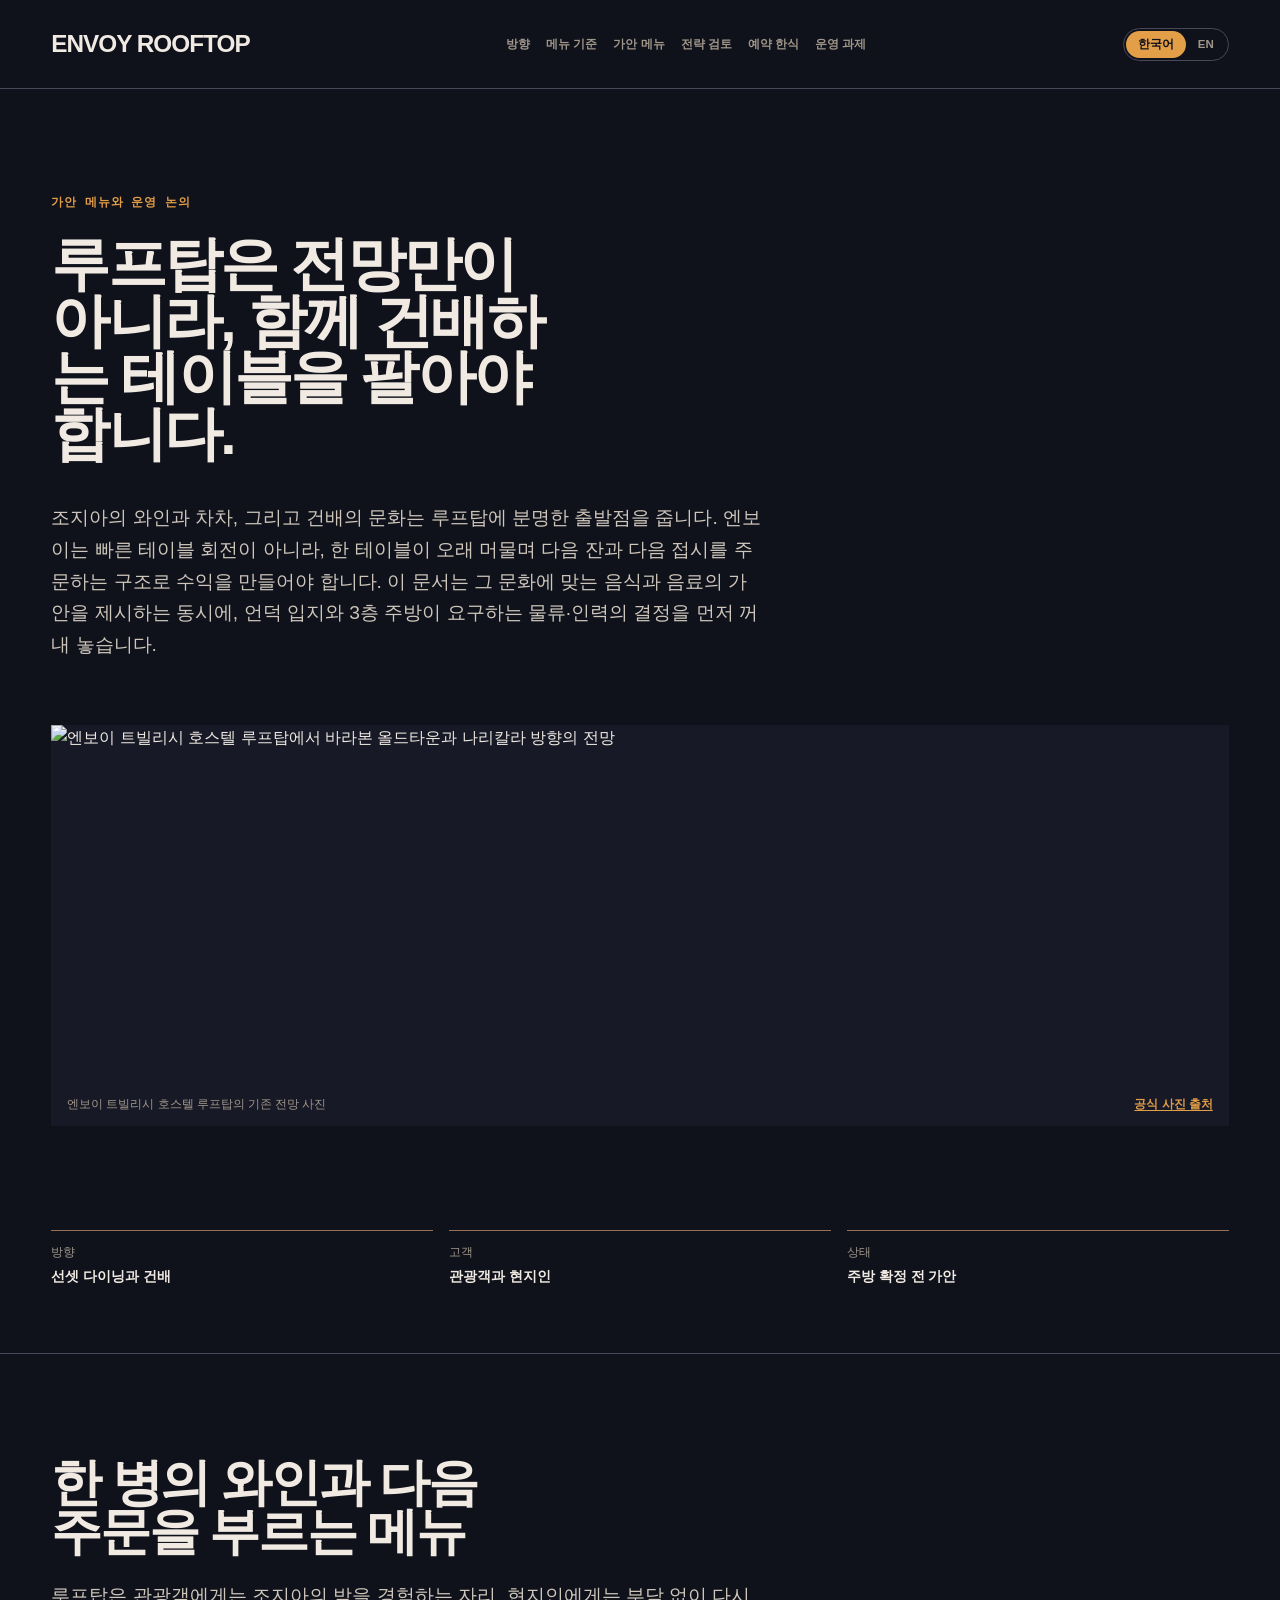
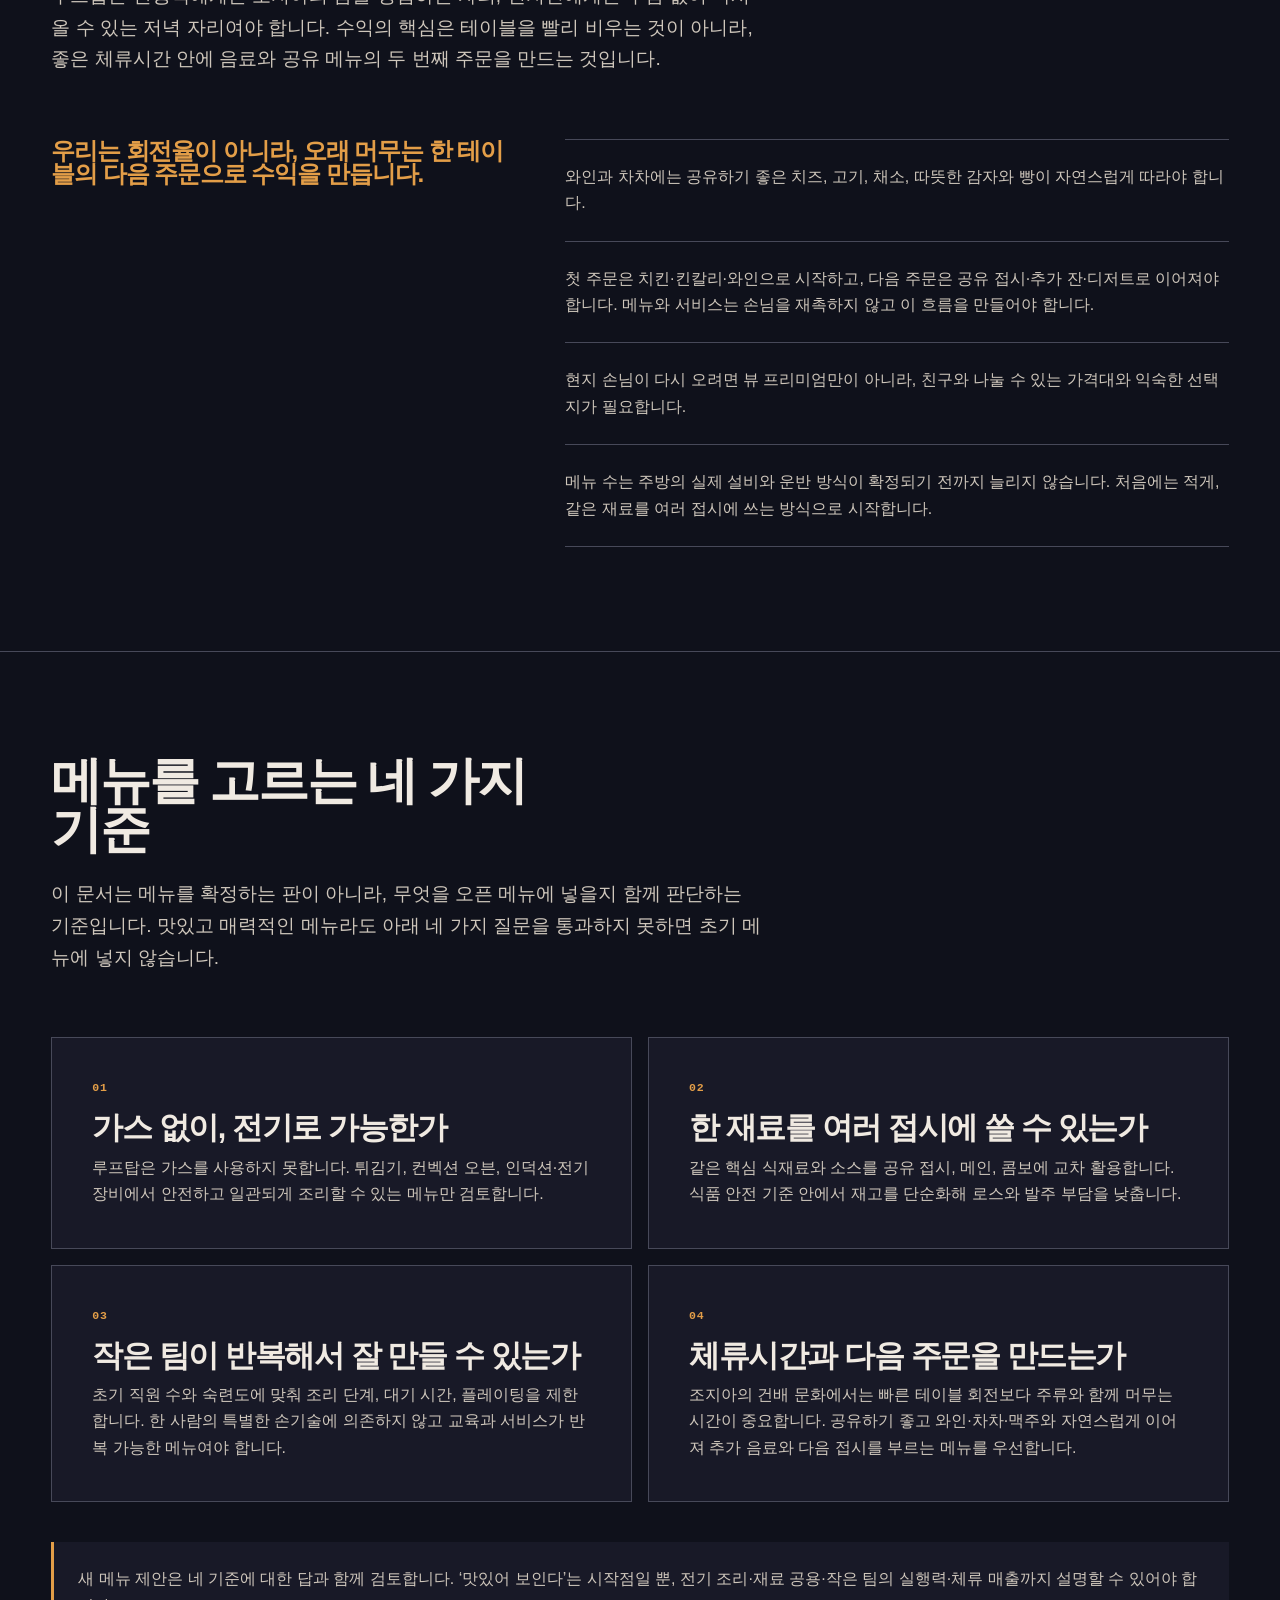
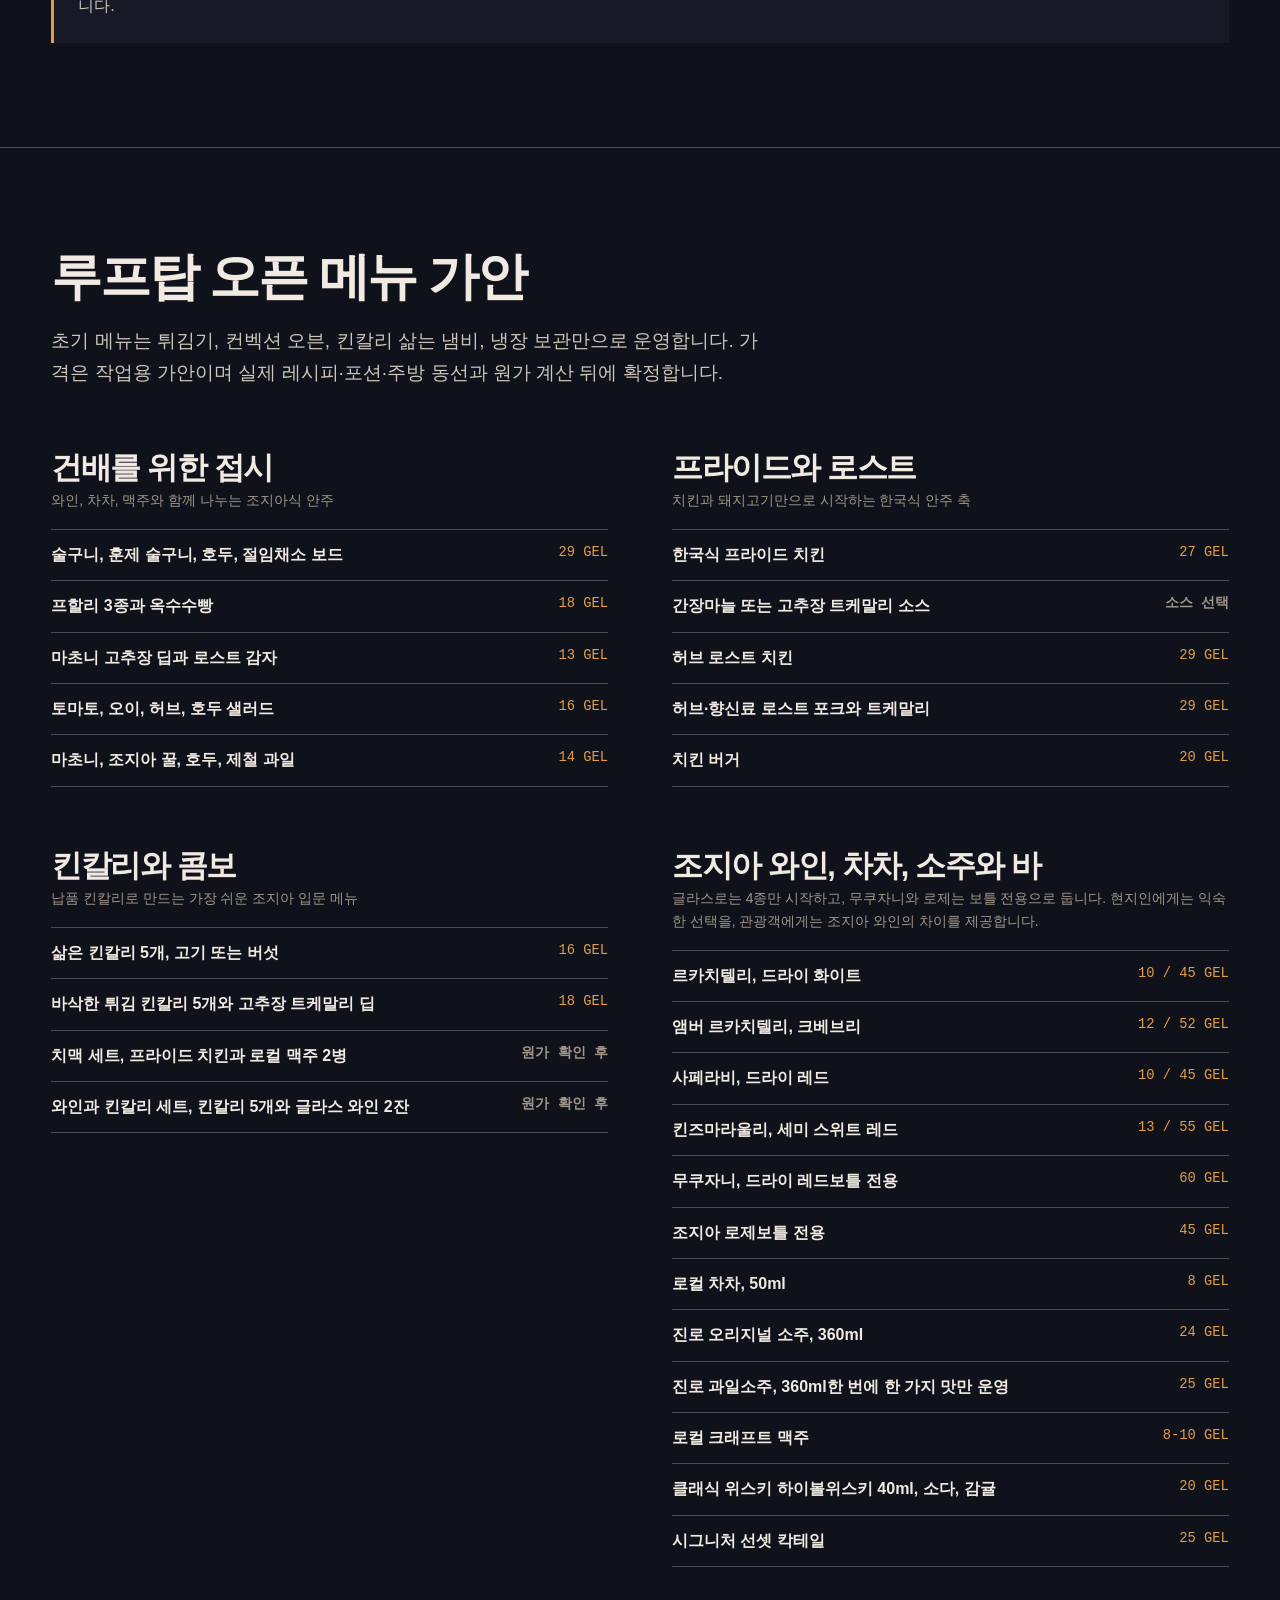
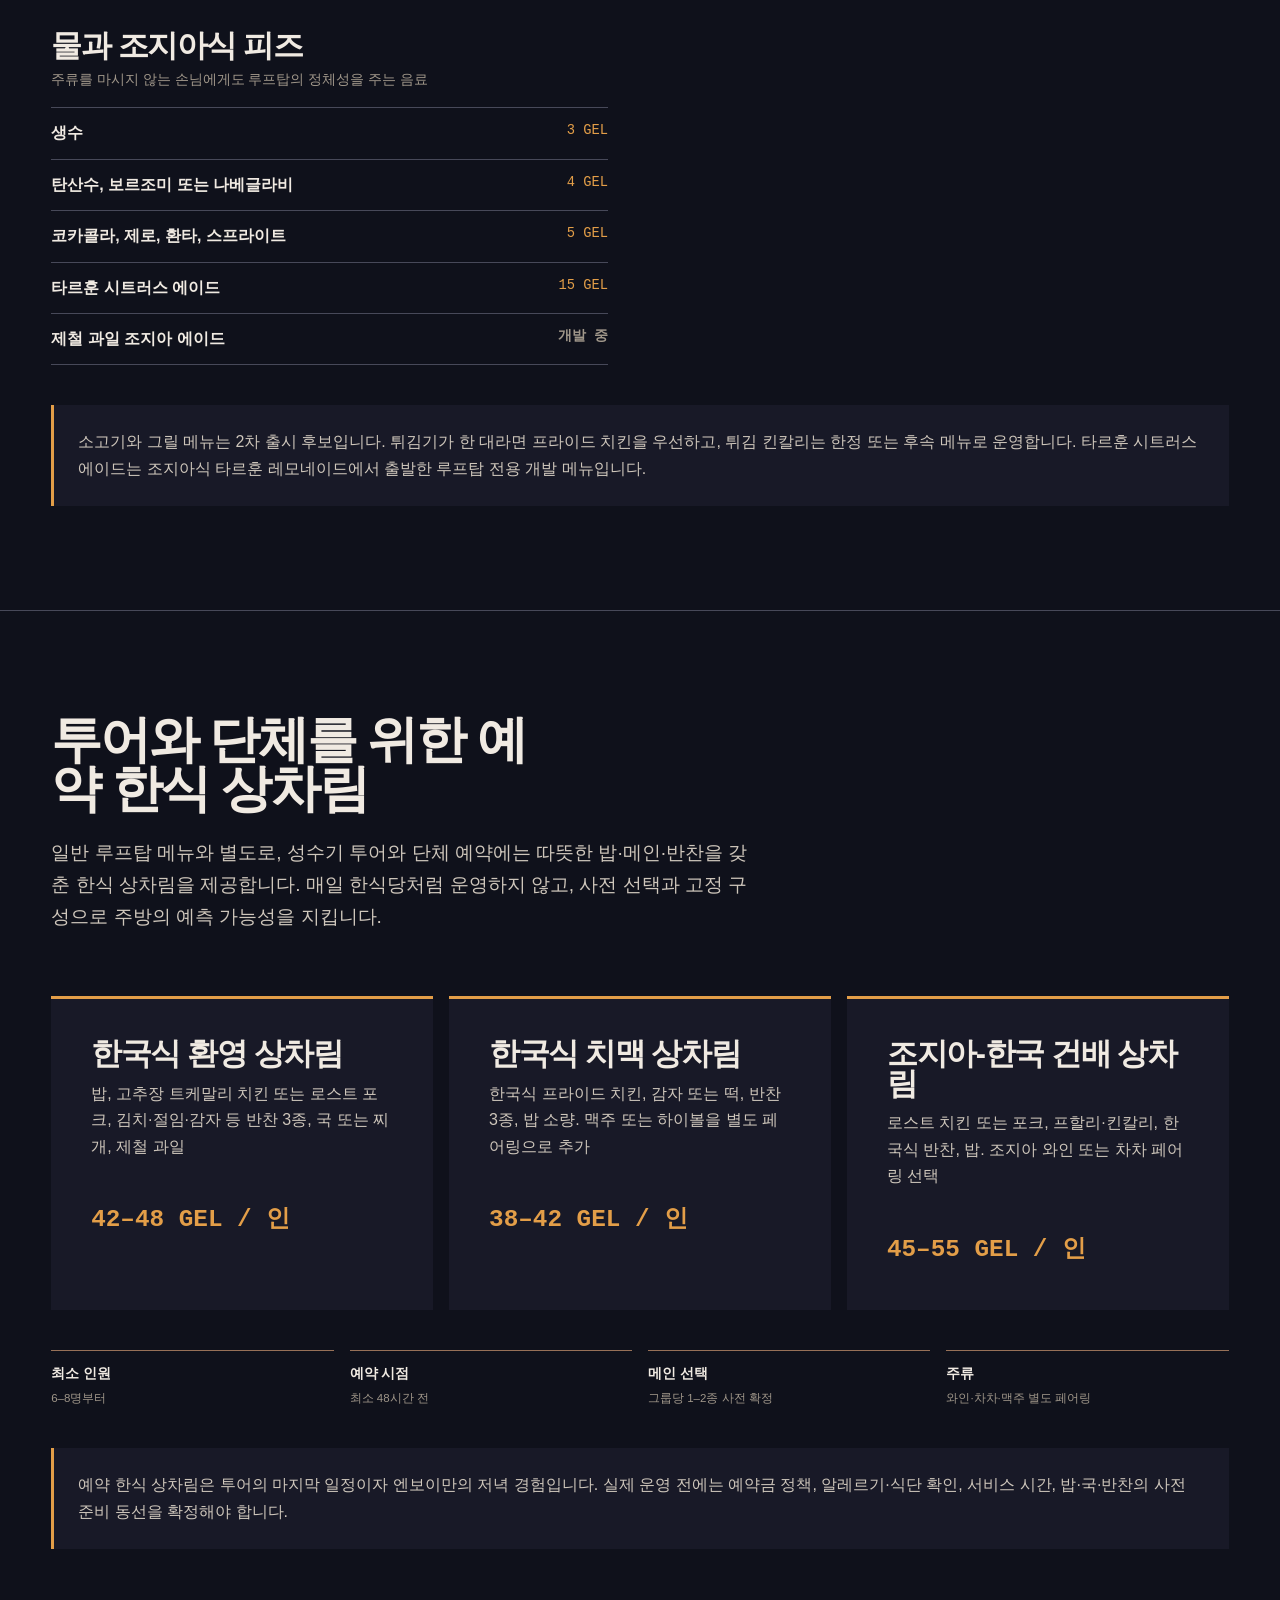
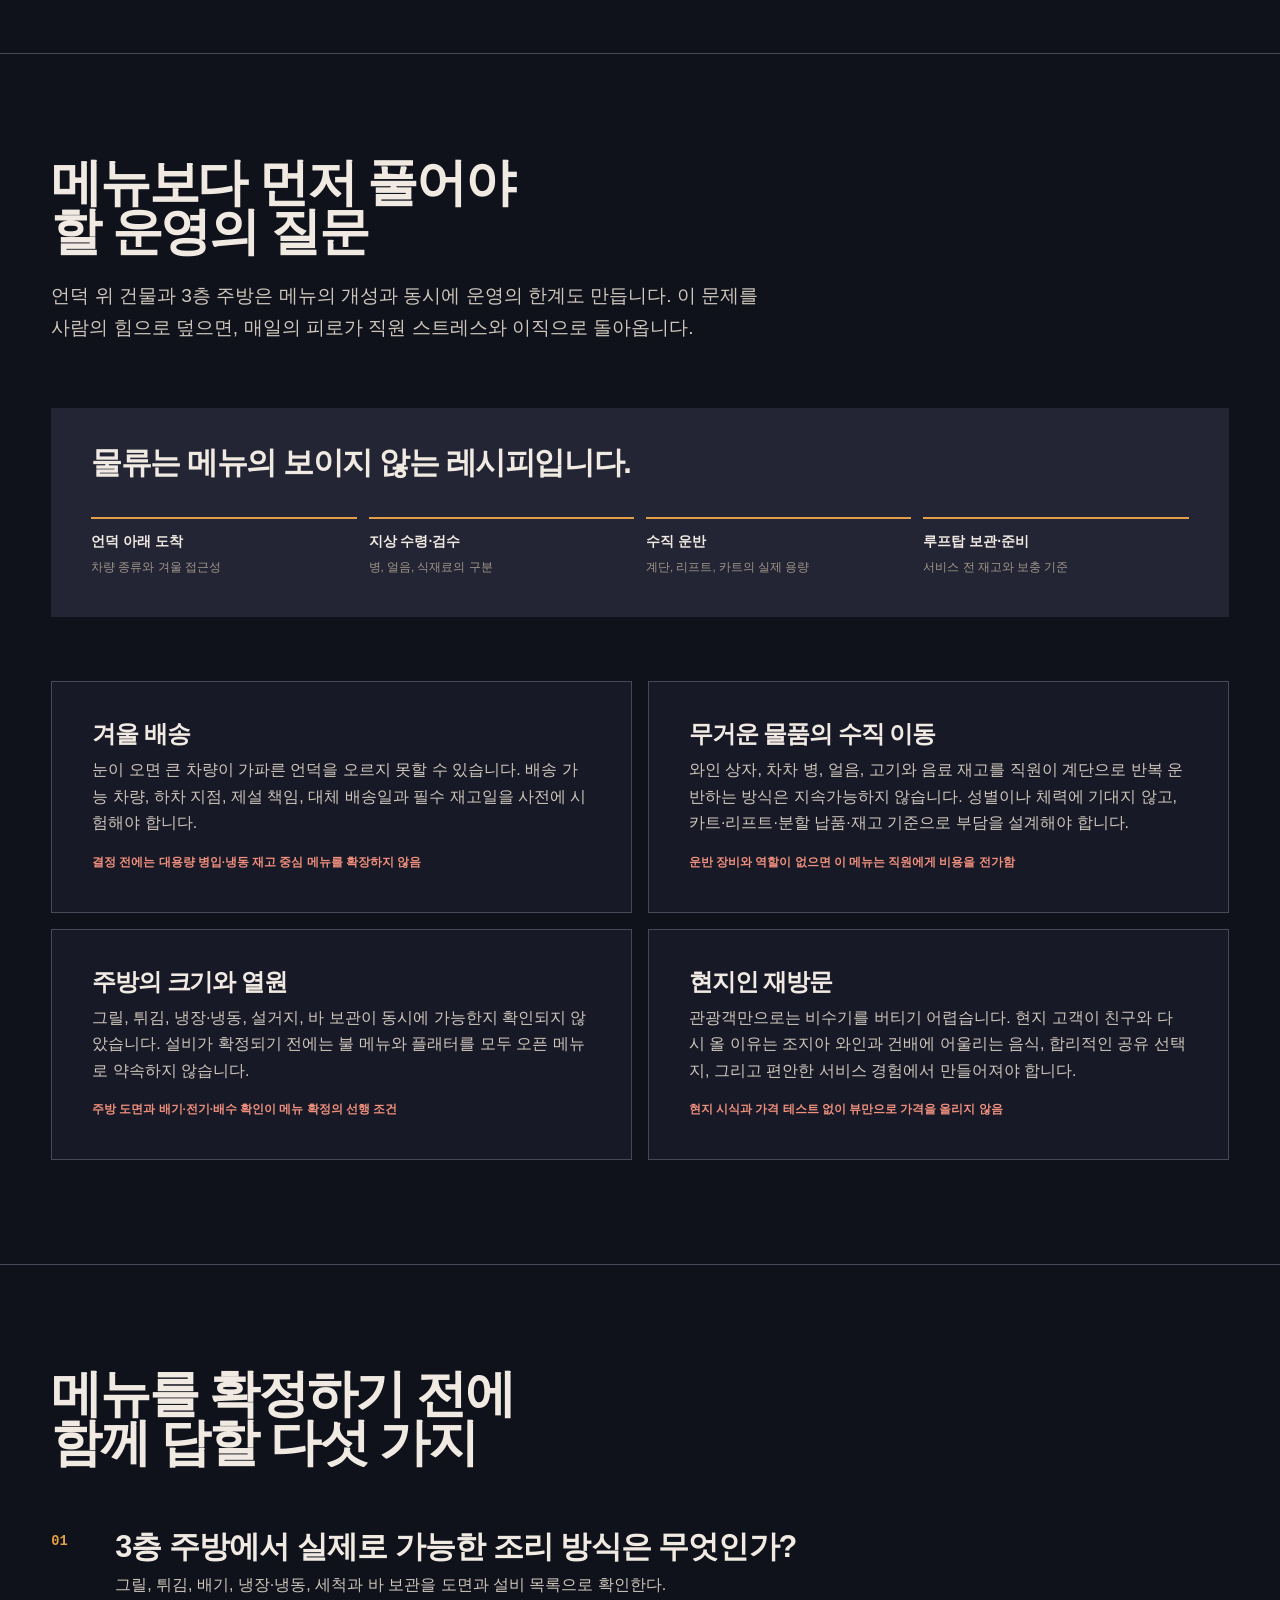
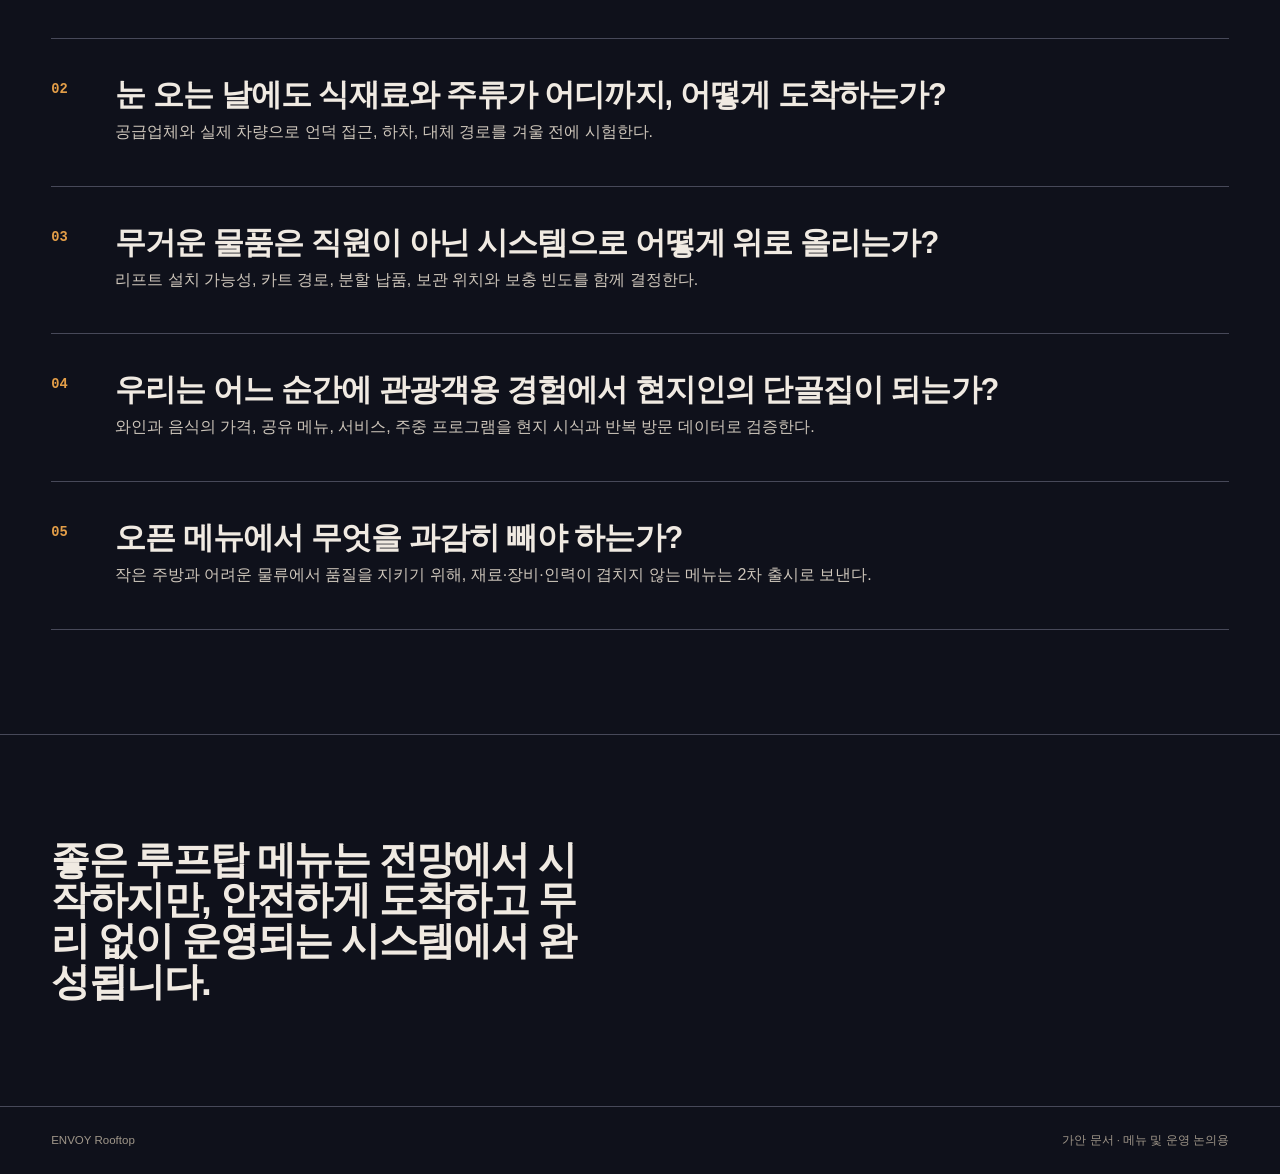
==== commit 900500c6: "Add rooftop strategy review page" ====
--- a/rooftop/index.html
+++ b/rooftop/index.html
@@ -105,6 +105,7 @@
       <a href="#idea"><span class="lang-ko">방향</span><span class="lang-en">Direction</span></a>
       <a href="#criteria"><span class="lang-ko">메뉴 기준</span><span class="lang-en">Menu Criteria</span></a>
       <a href="#menu"><span class="lang-ko">가안 메뉴</span><span class="lang-en">Draft Menu</span></a>
+      <a href="strategy/"><span class="lang-ko">전략 검토</span><span class="lang-en">Strategy Review</span></a>
       <a href="#group-dining"><span class="lang-ko">예약 한식</span><span class="lang-en">Group Dining</span></a>
       <a href="#operations"><span class="lang-ko">운영 과제</span><span class="lang-en">Operations</span></a>
     </nav>
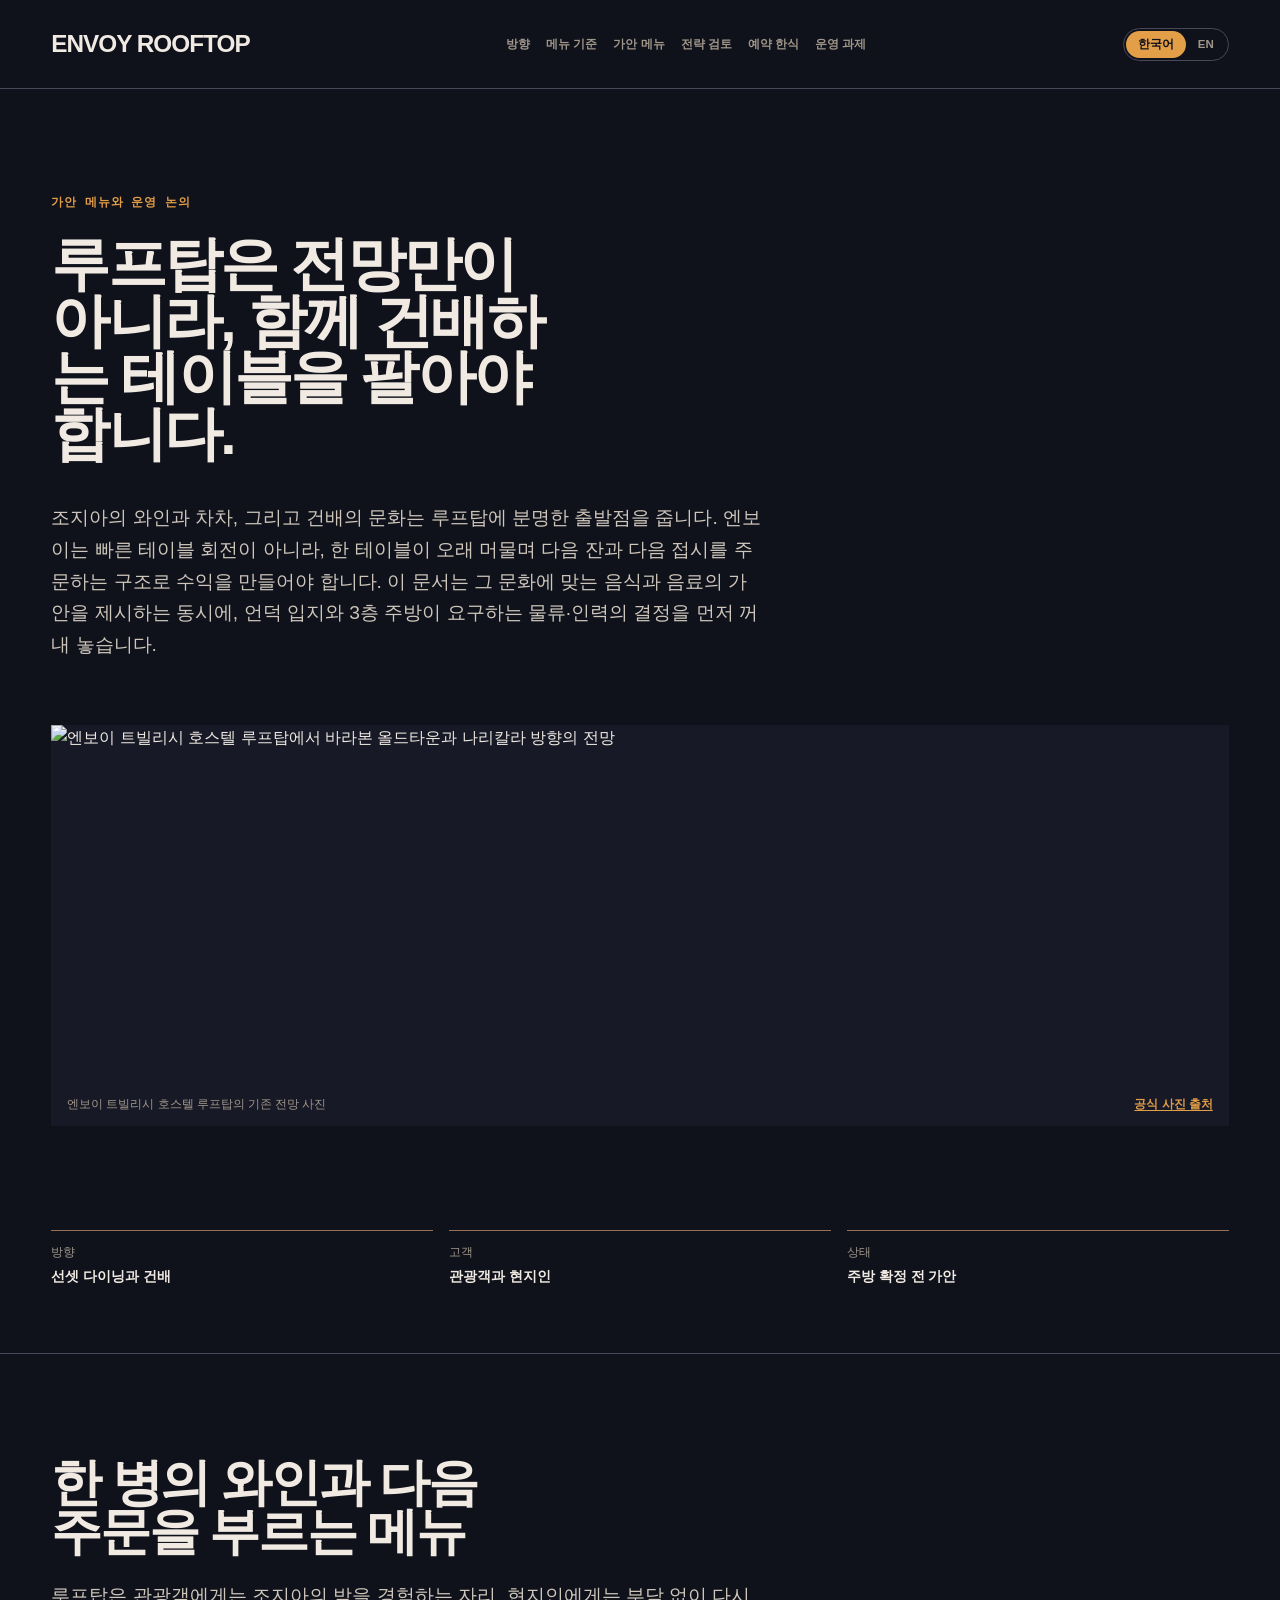
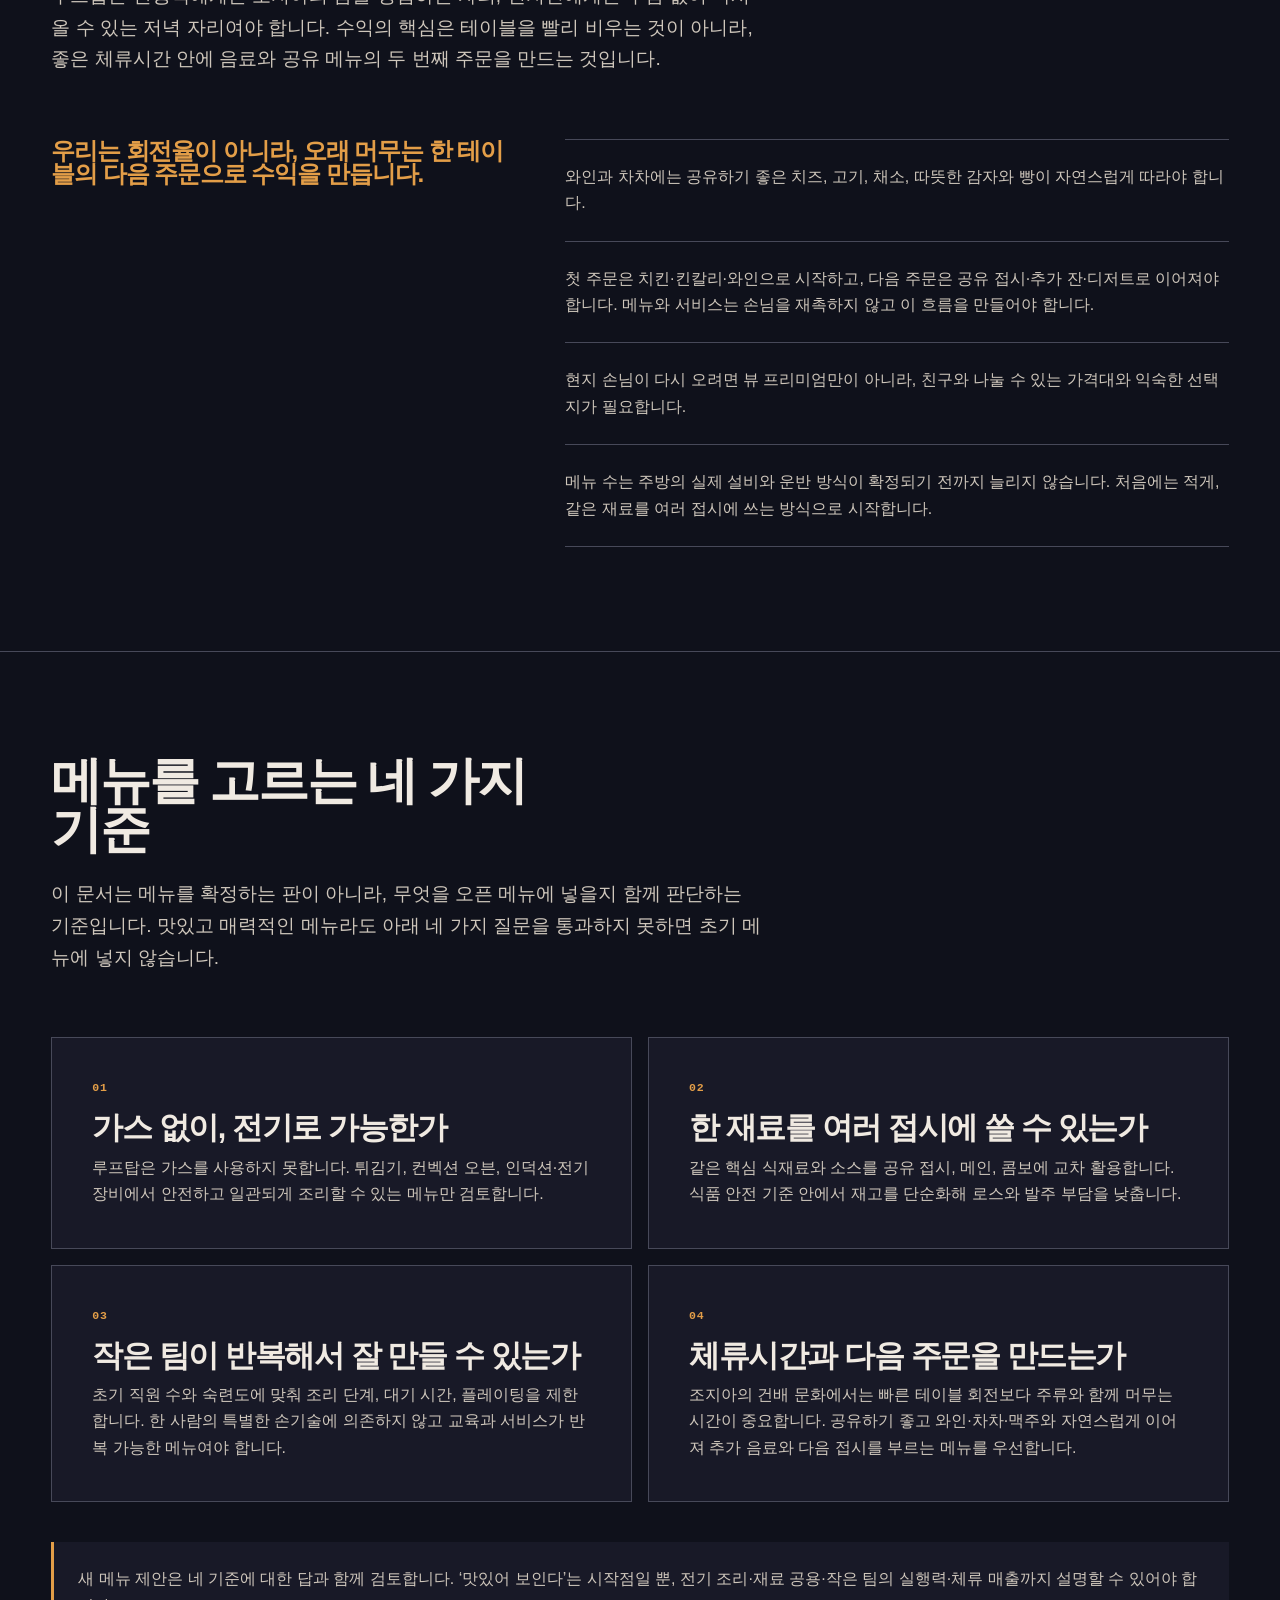
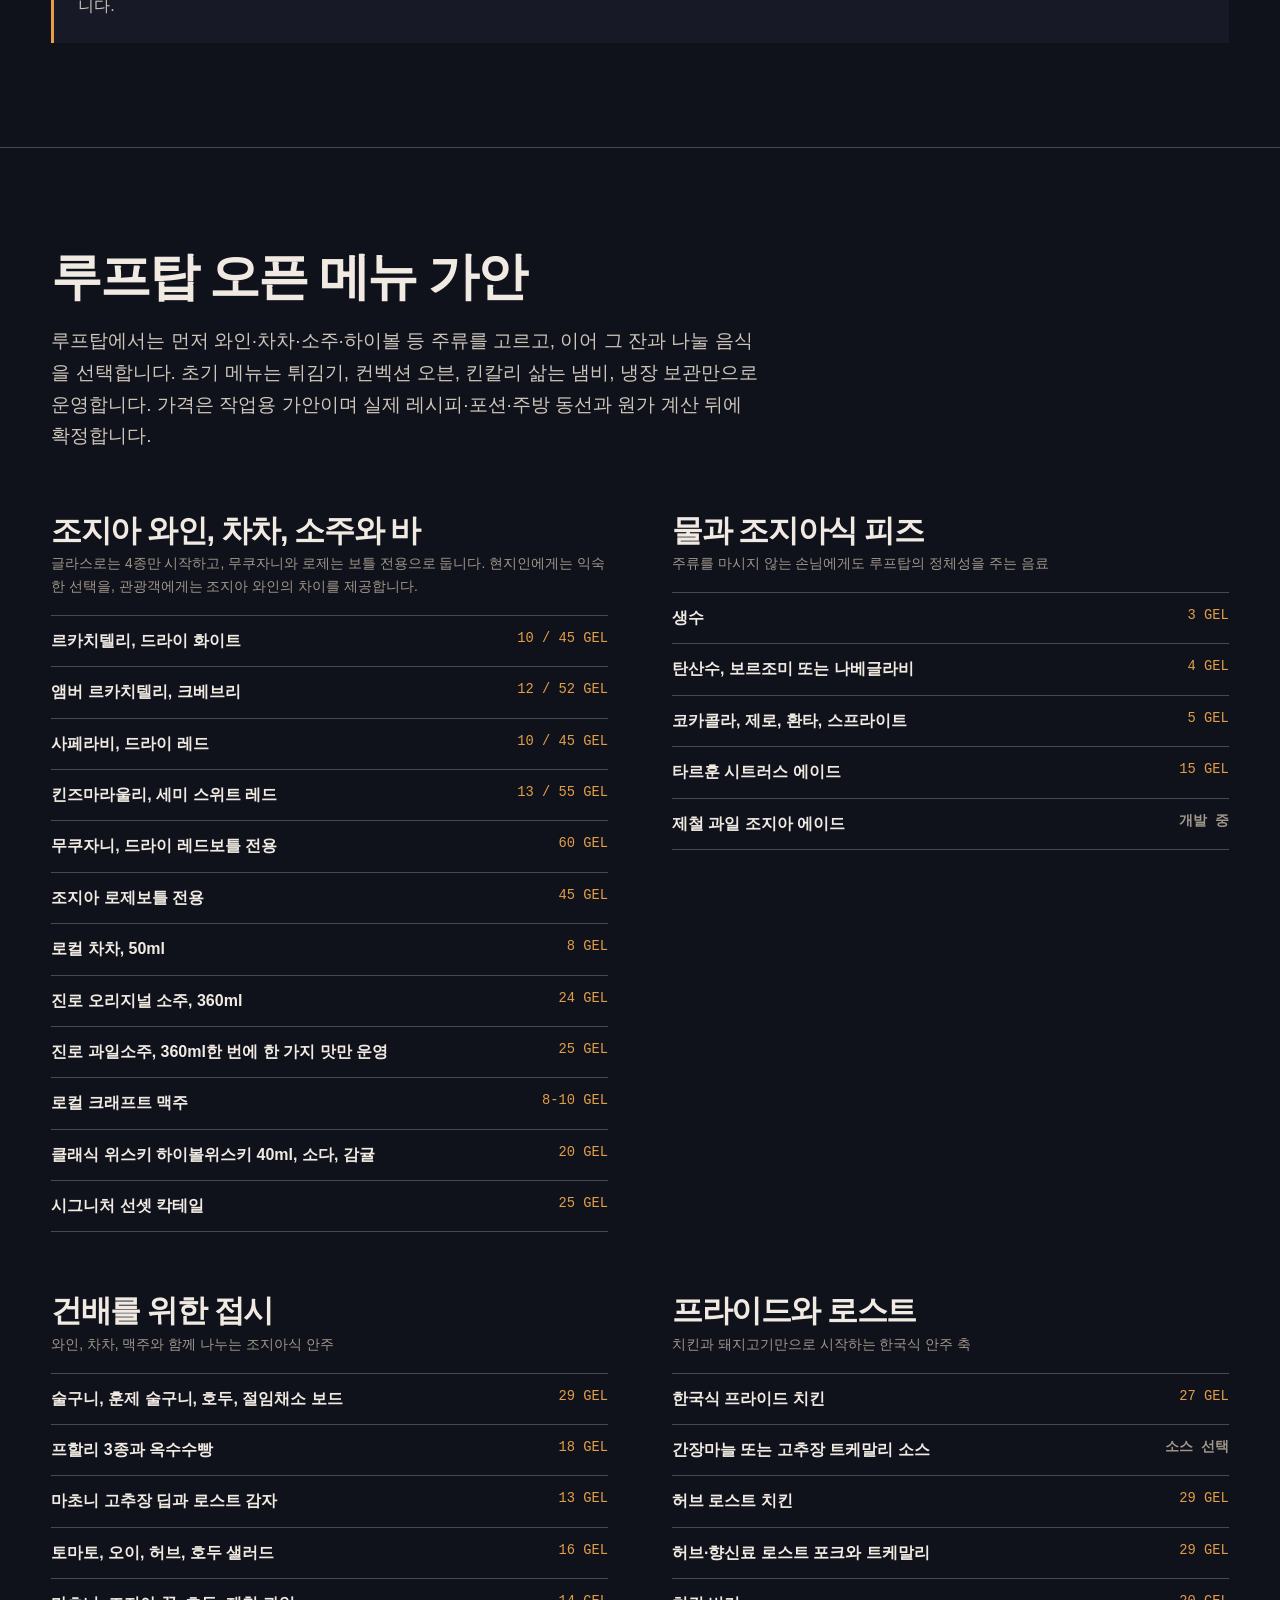
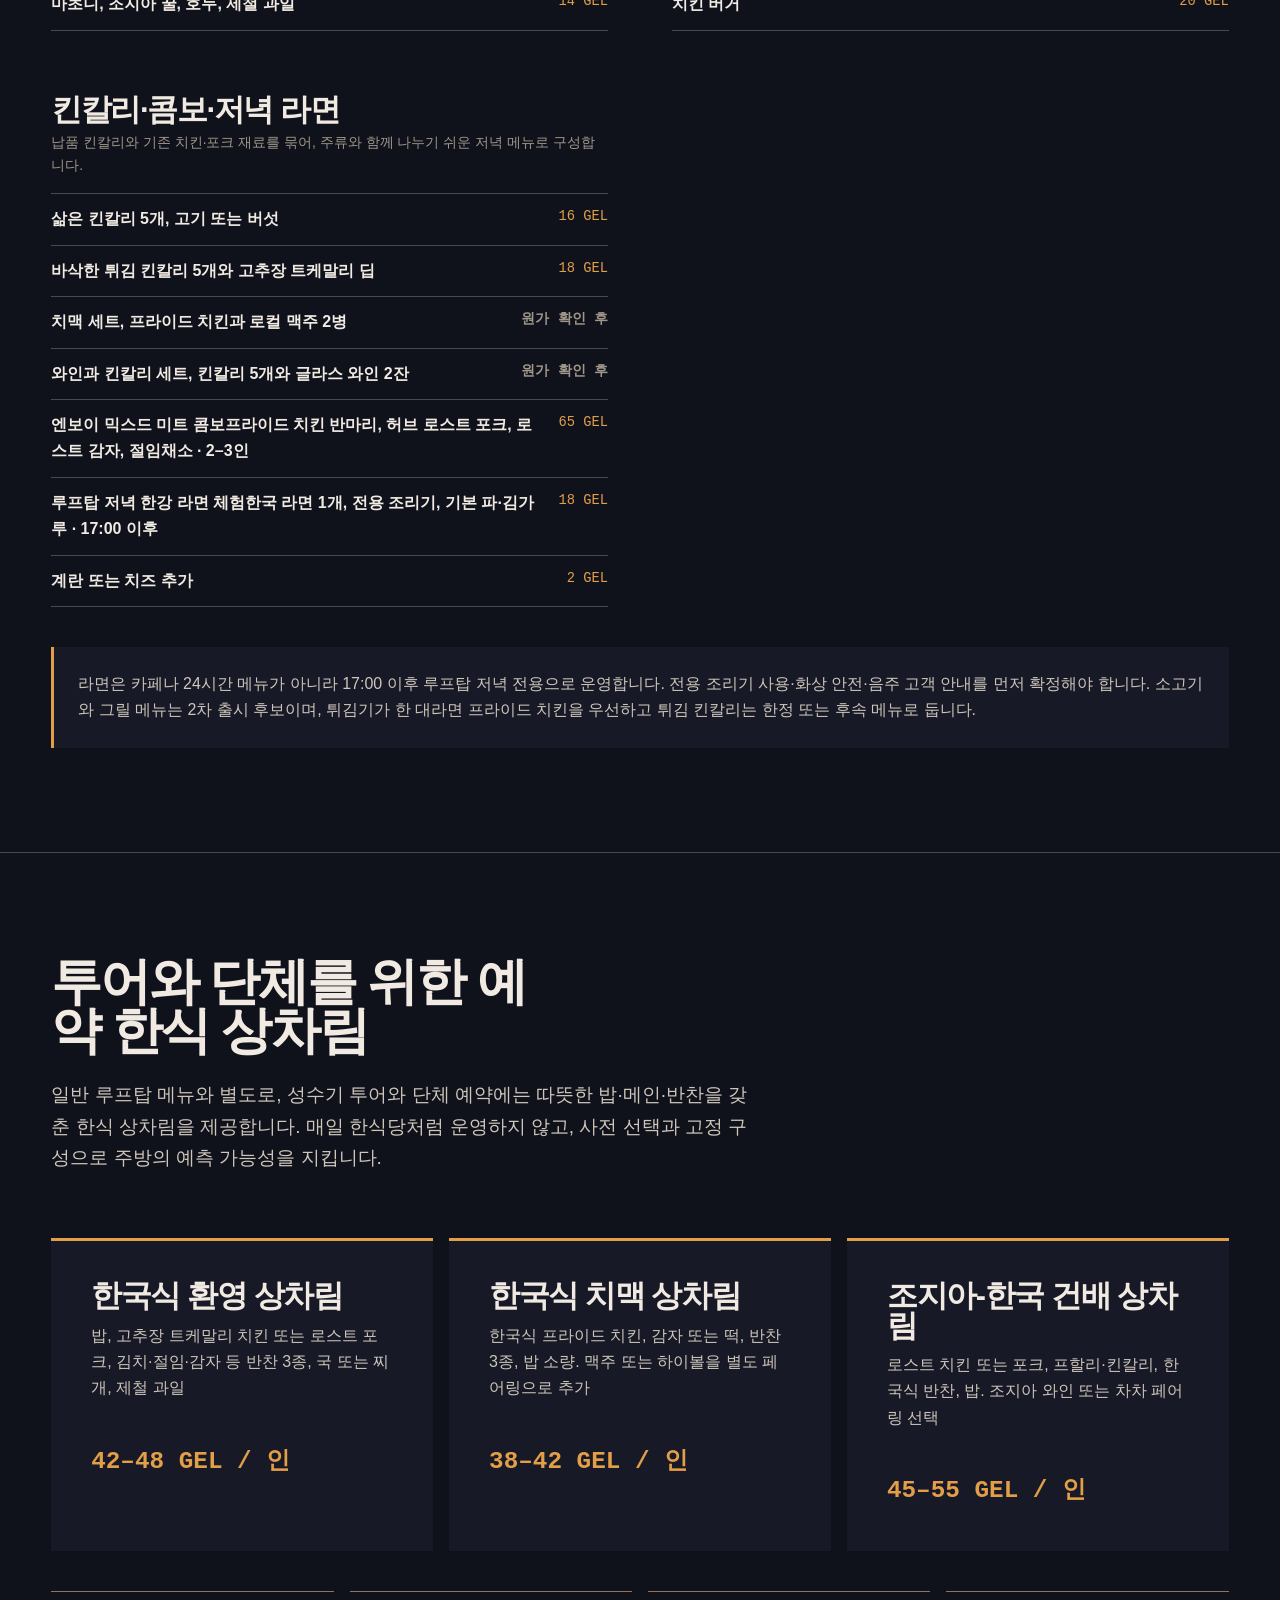
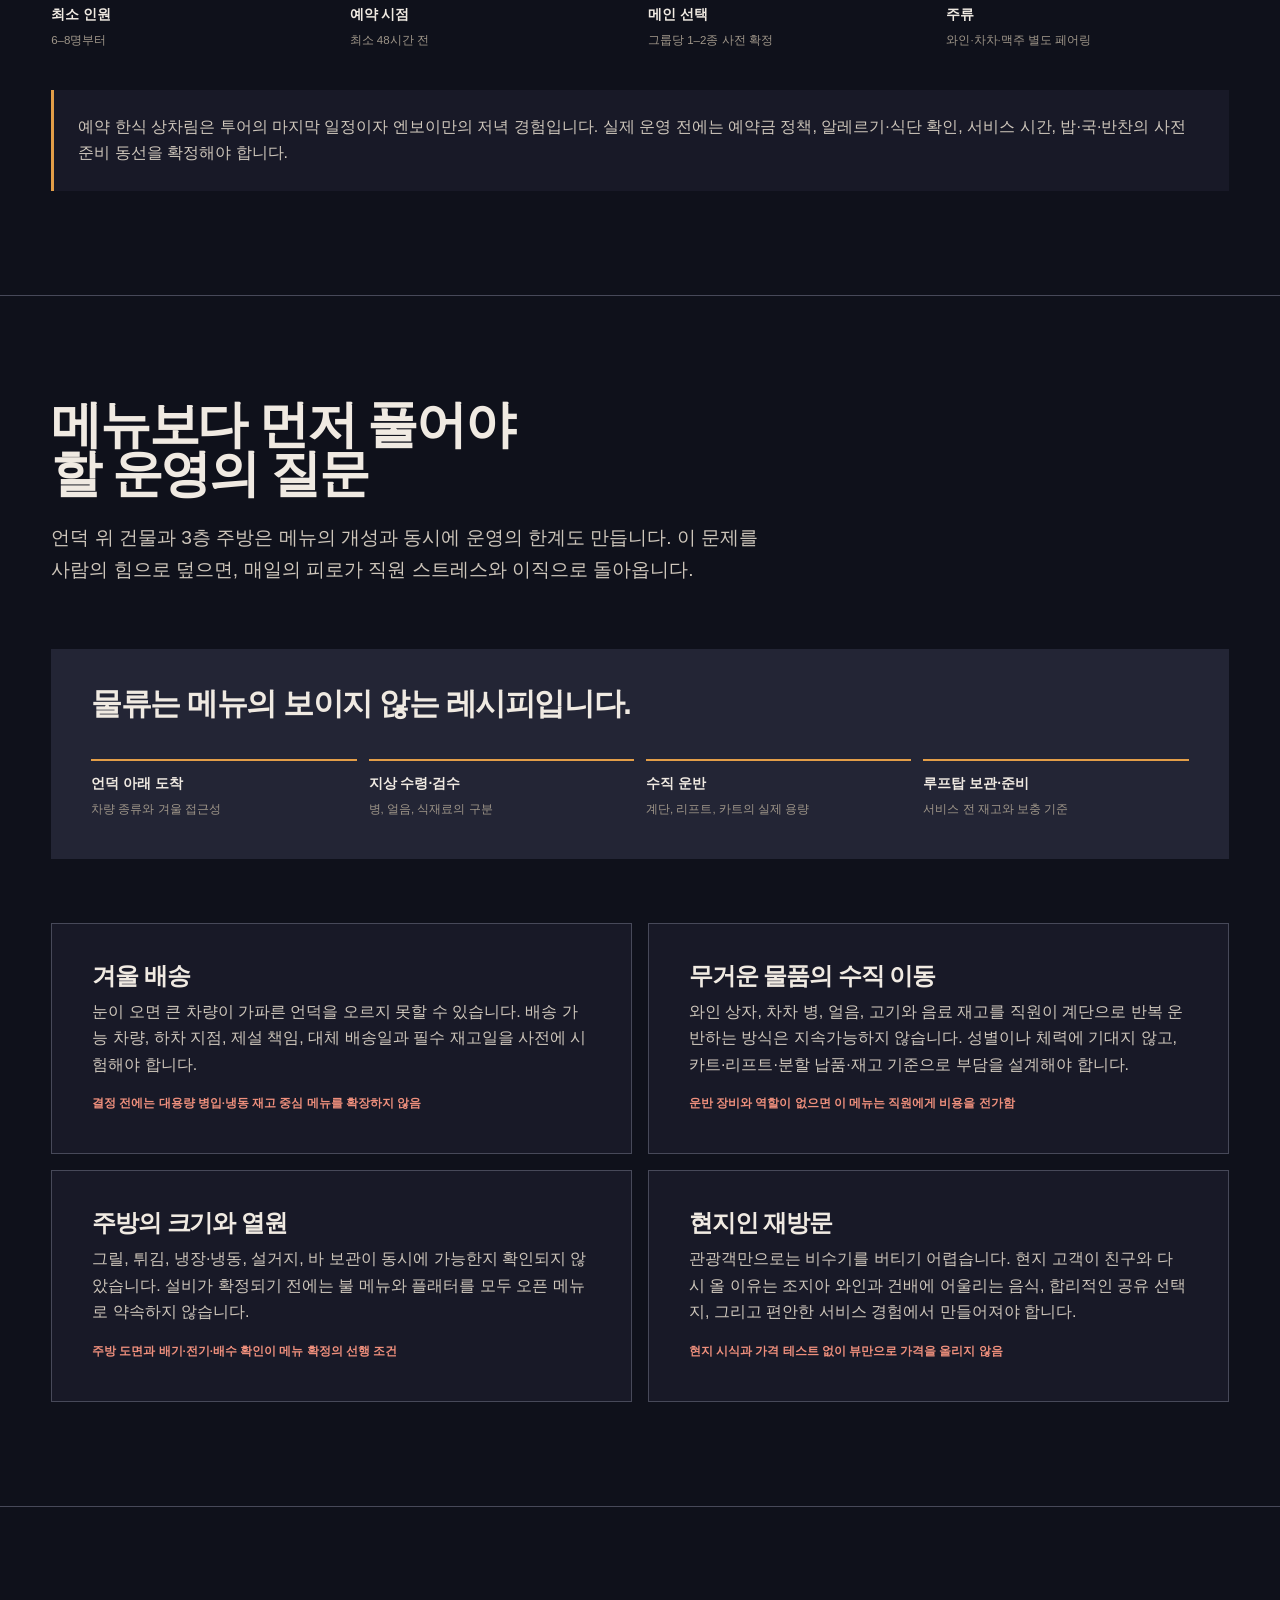
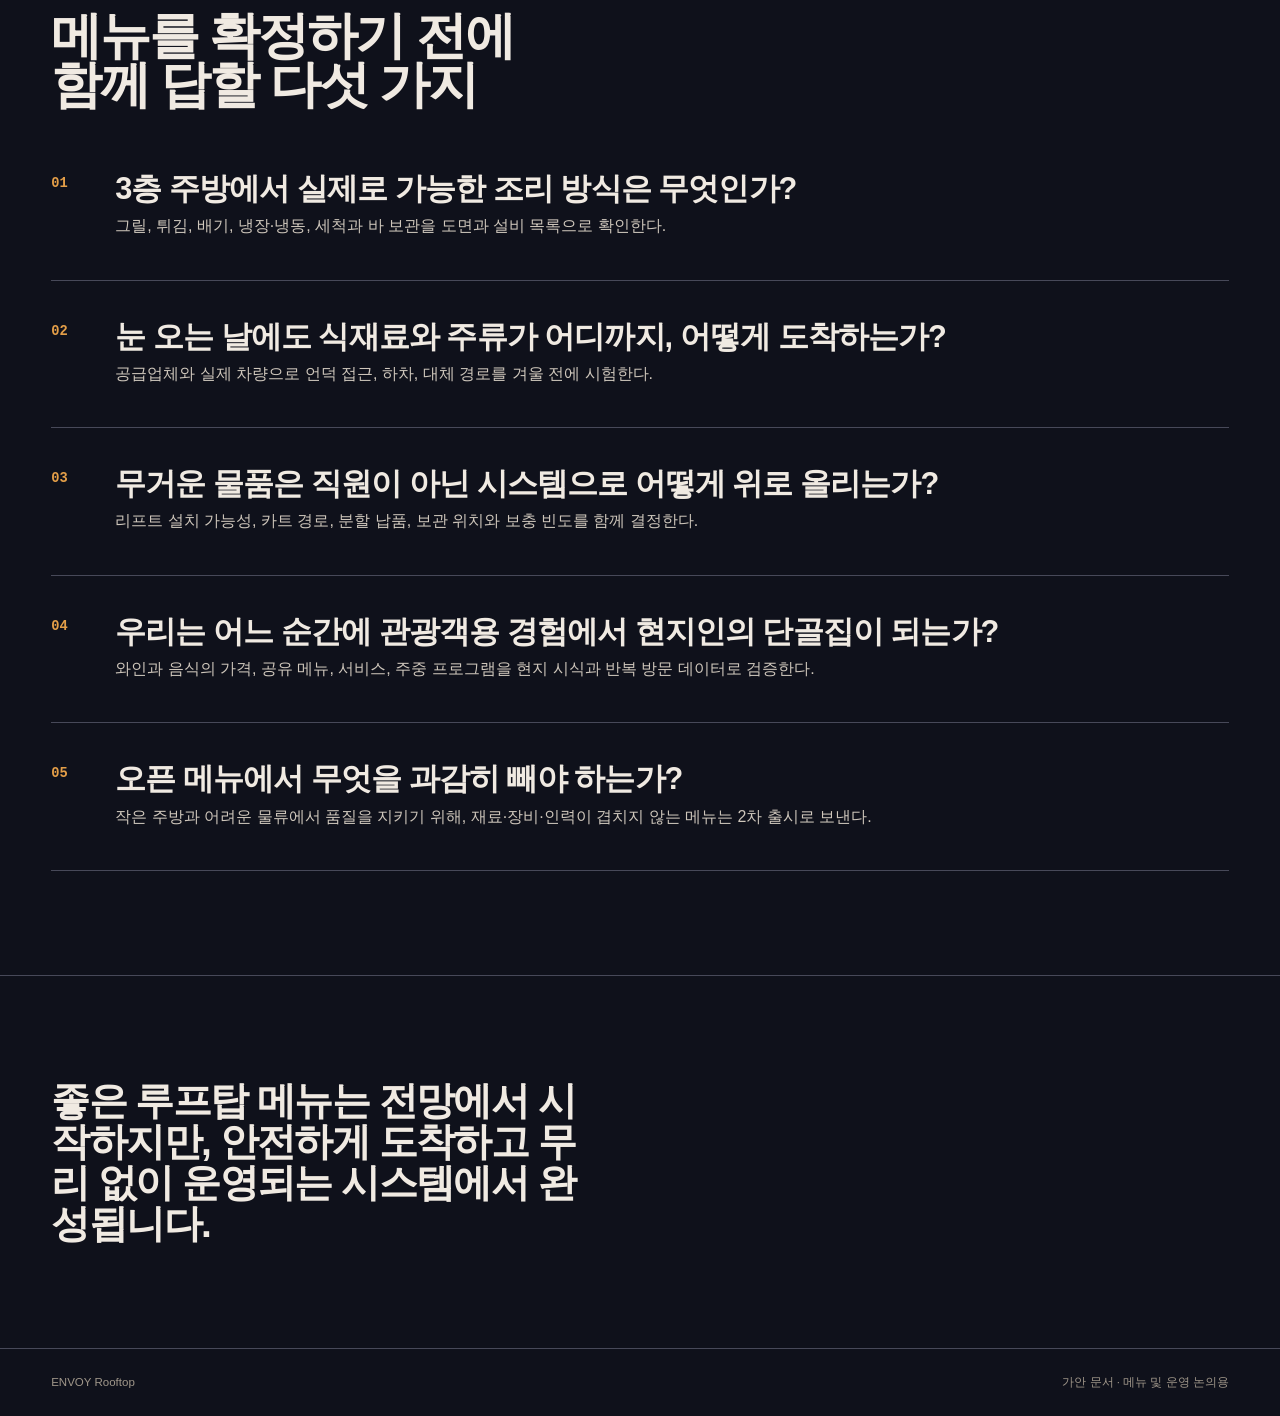
==== commit dc3d53a4: "Update cafe to-go and rooftop dinner menus" ====
--- a/rooftop/index.html
+++ b/rooftop/index.html
@@ -54,6 +54,8 @@
     .criteria-card h3 { margin-top: var(--space-md); font-size: var(--text-xl); }
     .criteria-card p { margin: var(--space-sm) 0 0; color: var(--color-ink-soft); }
     .menu-columns { display: grid; grid-template-columns: repeat(2, minmax(0, 1fr)); gap: var(--space-2xl); margin-top: var(--space-2xl); }
+    #menu .menu-group:has(#bar-title) { order: -2; }
+    #menu .menu-group:has(#soft-title) { order: -1; }
     .menu-group { min-width: 0; }
     .menu-group h3 { font-size: var(--text-xl); }
     .menu-group p { margin: var(--space-xs) 0 var(--space-md); color: var(--color-muted); font-size: var(--text-sm); }
@@ -164,15 +166,15 @@
 
     <section class="shell section" id="menu" aria-labelledby="menu-title">
       <h2 id="menu-title" class="section-heading localized" data-ko="루프탑 오픈 메뉴 가안" data-en="Provisional rooftop opening menu">루프탑 오픈 메뉴 가안</h2>
-      <p class="section-intro localized" data-ko="초기 메뉴는 튀김기, 컨벡션 오븐, 킨칼리 삶는 냄비, 냉장 보관만으로 운영합니다. 가격은 작업용 가안이며 실제 레시피·포션·주방 동선과 원가 계산 뒤에 확정합니다." data-en="The opening menu is designed around one fryer, a convection oven, a khinkali pot, and cold storage. Prices are working estimates and will be confirmed after recipe, portion, kitchen-flow, and food-cost work.">초기 메뉴는 튀김기, 컨벡션 오븐, 킨칼리 삶는 냄비, 냉장 보관만으로 운영합니다. 가격은 작업용 가안이며 실제 레시피·포션·주방 동선과 원가 계산 뒤에 확정합니다.</p>
+      <p class="section-intro localized" data-ko="루프탑에서는 먼저 와인·차차·소주·하이볼 등 주류를 고르고, 이어 그 잔과 나눌 음식을 선택합니다. 초기 메뉴는 튀김기, 컨벡션 오븐, 킨칼리 삶는 냄비, 냉장 보관만으로 운영합니다. 가격은 작업용 가안이며 실제 레시피·포션·주방 동선과 원가 계산 뒤에 확정합니다." data-en="At the rooftop, guests choose wine, chacha, soju, or highballs first, then select food to share with the drinks. The opening menu is designed around one fryer, a convection oven, a khinkali pot, and cold storage. Prices are working estimates and will be confirmed after recipe, portion, kitchen-flow, and food-cost work.">루프탑에서는 먼저 와인·차차·소주·하이볼 등 주류를 고르고, 이어 그 잔과 나눌 음식을 선택합니다. 초기 메뉴는 튀김기, 컨벡션 오븐, 킨칼리 삶는 냄비, 냉장 보관만으로 운영합니다. 가격은 작업용 가안이며 실제 레시피·포션·주방 동선과 원가 계산 뒤에 확정합니다.</p>
       <div class="menu-columns">
         <section class="menu-group" aria-labelledby="share-title"><h3 id="share-title" class="localized" data-ko="건배를 위한 접시" data-en="Plates for a Toast">건배를 위한 접시</h3><p class="localized" data-ko="와인, 차차, 맥주와 함께 나누는 조지아식 안주" data-en="Georgian sharing plates for wine, chacha, and beer">와인, 차차, 맥주와 함께 나누는 조지아식 안주</p><ul class="menu-list"><li><span class="bilingual"><span class="ko">술구니, 훈제 술구니, 호두, 절임채소 보드</span><span class="en">Sulguni, Smoked Sulguni, Walnut and Pickle Board</span></span><span class="price">29 GEL</span></li><li><span class="bilingual"><span class="ko">프할리 3종과 옥수수빵</span><span class="en">Pkhali Trio with Corn Bread</span></span><span class="price">18 GEL</span></li><li><span class="bilingual"><span class="ko">마초니 고추장 딥과 로스트 감자</span><span class="en">Roast Potatoes with Matsoni Gochujang Dip</span></span><span class="price">13 GEL</span></li><li><span class="bilingual"><span class="ko">토마토, 오이, 허브, 호두 샐러드</span><span class="en">Tomato, Cucumber, Herb and Walnut Salad</span></span><span class="price">16 GEL</span></li><li><span class="bilingual"><span class="ko">마초니, 조지아 꿀, 호두, 제철 과일</span><span class="en">Matsoni, Georgian Honey, Walnut and Seasonal Fruit</span></span><span class="price">14 GEL</span></li></ul></section>
         <section class="menu-group" aria-labelledby="chicken-title"><h3 id="chicken-title" class="localized" data-ko="프라이드와 로스트" data-en="Fried and Roasted">프라이드와 로스트</h3><p class="localized" data-ko="치킨과 돼지고기만으로 시작하는 한국식 안주 축" data-en="A Korean drinking-food core built only around chicken and pork">치킨과 돼지고기만으로 시작하는 한국식 안주 축</p><ul class="menu-list"><li><span class="bilingual"><span class="ko">한국식 프라이드 치킨</span><span class="en">Korean Fried Chicken</span></span><span class="price">27 GEL</span></li><li><span class="bilingual"><span class="ko">간장마늘 또는 고추장 트케말리 소스</span><span class="en">Soy Garlic or Gochujang Tkemali Sauce</span></span><span class="price tbc"><span class="lang-ko">소스 선택</span><span class="lang-en">Choose a Sauce</span></span></li><li><span class="bilingual"><span class="ko">허브 로스트 치킨</span><span class="en">Herb Roasted Chicken</span></span><span class="price">29 GEL</span></li><li><span class="bilingual"><span class="ko">허브·향신료 로스트 포크와 트케말리</span><span class="en">Herb &amp; Spice Roast Pork with Tkemali</span></span><span class="price">29 GEL</span></li><li><span class="bilingual"><span class="ko">치킨 버거</span><span class="en">Chicken Burger</span></span><span class="price">20 GEL</span></li></ul></section>
-        <section class="menu-group" aria-labelledby="khinkali-title"><h3 id="khinkali-title" class="localized" data-ko="킨칼리와 콤보" data-en="Khinkali and Combos">킨칼리와 콤보</h3><p class="localized" data-ko="납품 킨칼리로 만드는 가장 쉬운 조지아 입문 메뉴" data-en="The simplest Georgian introduction, made with supplied khinkali">납품 킨칼리로 만드는 가장 쉬운 조지아 입문 메뉴</p><ul class="menu-list"><li><span class="bilingual"><span class="ko">삶은 킨칼리 5개, 고기 또는 버섯</span><span class="en">Boiled Khinkali, 5 Pieces, Meat or Mushroom</span></span><span class="price">16 GEL</span></li><li><span class="bilingual"><span class="ko">바삭한 튀김 킨칼리 5개와 고추장 트케말리 딥</span><span class="en">Crispy Fried Khinkali, 5 Pieces, with Gochujang Tkemali Dip</span></span><span class="price">18 GEL</span></li><li><span class="bilingual"><span class="ko">치맥 세트, 프라이드 치킨과 로컬 맥주 2병</span><span class="en">Chimaek Set, Fried Chicken and Two Local Beers</span></span><span class="price tbc"><span class="lang-ko">원가 확인 후</span><span class="lang-en">After Costing</span></span></li><li><span class="bilingual"><span class="ko">와인과 킨칼리 세트, 킨칼리 5개와 글라스 와인 2잔</span><span class="en">Wine and Khinkali Set, 5 Khinkali and Two Glasses of Wine</span></span><span class="price tbc"><span class="lang-ko">원가 확인 후</span><span class="lang-en">After Costing</span></span></li></ul></section>
+        <section class="menu-group" aria-labelledby="khinkali-title"><h3 id="khinkali-title" class="localized" data-ko="킨칼리·콤보·저녁 라면" data-en="Khinkali, Combos &amp; Evening Ramen">킨칼리·콤보·저녁 라면</h3><p class="localized" data-ko="납품 킨칼리와 기존 치킨·포크 재료를 묶어, 주류와 함께 나누기 쉬운 저녁 메뉴로 구성합니다." data-en="Supplied khinkali and the existing chicken and pork prep become easy-to-share evening food for drinks.">납품 킨칼리와 기존 치킨·포크 재료를 묶어, 주류와 함께 나누기 쉬운 저녁 메뉴로 구성합니다.</p><ul class="menu-list"><li><span class="bilingual"><span class="ko">삶은 킨칼리 5개, 고기 또는 버섯</span><span class="en">Boiled Khinkali, 5 Pieces, Meat or Mushroom</span></span><span class="price">16 GEL</span></li><li><span class="bilingual"><span class="ko">바삭한 튀김 킨칼리 5개와 고추장 트케말리 딥</span><span class="en">Crispy Fried Khinkali, 5 Pieces, with Gochujang Tkemali Dip</span></span><span class="price">18 GEL</span></li><li><span class="bilingual"><span class="ko">치맥 세트, 프라이드 치킨과 로컬 맥주 2병</span><span class="en">Chimaek Set, Fried Chicken and Two Local Beers</span></span><span class="price tbc"><span class="lang-ko">원가 확인 후</span><span class="lang-en">After Costing</span></span></li><li><span class="bilingual"><span class="ko">와인과 킨칼리 세트, 킨칼리 5개와 글라스 와인 2잔</span><span class="en">Wine and Khinkali Set, 5 Khinkali and Two Glasses of Wine</span></span><span class="price tbc"><span class="lang-ko">원가 확인 후</span><span class="lang-en">After Costing</span></span></li><li><span><span class="bilingual"><span class="ko">엔보이 믹스드 미트 콤보</span><span class="en">Envoy Mixed Meat Combo</span></span><span class="item-desc"><span class="lang-ko">프라이드 치킨 반마리, 허브 로스트 포크, 로스트 감자, 절임채소 · 2–3인</span><span class="lang-en">Half fried chicken, herb roast pork, roast potatoes, and pickles · for 2–3</span></span></span><span class="price">65 GEL</span></li><li><span><span class="bilingual"><span class="ko">루프탑 저녁 한강 라면 체험</span><span class="en">Rooftop Evening Hangang Ramen Experience</span></span><span class="item-desc"><span class="lang-ko">한국 라면 1개, 전용 조리기, 기본 파·김가루 · 17:00 이후</span><span class="lang-en">One Korean instant ramen, dedicated cooker, spring onion and seaweed flakes · after 17:00</span></span></span><span class="price">18 GEL</span></li><li><span class="bilingual"><span class="ko">계란 또는 치즈 추가</span><span class="en">Add Egg or Cheese</span></span><span class="price">2 GEL</span></li></ul></section>
 <section class="menu-group" aria-labelledby="bar-title"><h3 id="bar-title" class="localized" data-ko="조지아 와인, 차차, 소주와 바" data-en="Georgian Wine, Chacha, Soju and Bar">조지아 와인, 차차, 소주와 바</h3><p class="localized" data-ko="글라스로는 4종만 시작하고, 무쿠자니와 로제는 보틀 전용으로 둡니다. 현지인에게는 익숙한 선택을, 관광객에게는 조지아 와인의 차이를 제공합니다." data-en="Start with four wines by the glass and keep Mukuzani and rosé bottle-only. This gives locals familiar choices and visitors a clear Georgian wine journey.">글라스로는 4종만 시작하고, 무쿠자니와 로제는 보틀 전용으로 둡니다. 현지인에게는 익숙한 선택을, 관광객에게는 조지아 와인의 차이를 제공합니다.</p><ul class="menu-list"><li><span class="bilingual"><span class="ko">르카치텔리, 드라이 화이트</span><span class="en">Rkatsiteli, Dry White</span></span><span class="price">10 / 45 GEL</span></li><li><span class="bilingual"><span class="ko">앰버 르카치텔리, 크베브리</span><span class="en">Amber Rkatsiteli, Qvevri</span></span><span class="price">12 / 52 GEL</span></li><li><span class="bilingual"><span class="ko">사페라비, 드라이 레드</span><span class="en">Saperavi, Dry Red</span></span><span class="price">10 / 45 GEL</span></li><li><span class="bilingual"><span class="ko">킨즈마라울리, 세미 스위트 레드</span><span class="en">Kindzmarauli, Semi-Sweet Red</span></span><span class="price">13 / 55 GEL</span></li><li><span><span class="bilingual"><span class="ko">무쿠자니, 드라이 레드</span><span class="en">Mukuzani, Dry Red</span></span><span class="item-desc"><span class="lang-ko">보틀 전용</span><span class="lang-en">Bottle only</span></span></span><span class="price">60 GEL</span></li><li><span><span class="bilingual"><span class="ko">조지아 로제</span><span class="en">Georgian Rosé</span></span><span class="item-desc"><span class="lang-ko">보틀 전용</span><span class="lang-en">Bottle only</span></span></span><span class="price">45 GEL</span></li><li><span class="bilingual"><span class="ko">로컬 차차, 50ml</span><span class="en">Local Chacha, 50 ml</span></span><span class="price">8 GEL</span></li><li><span class="bilingual"><span class="ko">진로 오리지널 소주, 360ml</span><span class="en">Jinro Original Soju, 360 ml</span></span><span class="price">24 GEL</span></li><li><span><span class="bilingual"><span class="ko">진로 과일소주, 360ml</span><span class="en">Jinro Fruit Soju, 360 ml</span></span><span class="item-desc"><span class="lang-ko">한 번에 한 가지 맛만 운영</span><span class="lang-en">One flavour at a time</span></span></span><span class="price">25 GEL</span></li><li><span class="bilingual"><span class="ko">로컬 크래프트 맥주</span><span class="en">Local Craft Beer</span></span><span class="price">8-10 GEL</span></li><li><span><span class="bilingual"><span class="ko">클래식 위스키 하이볼</span><span class="en">Classic Whisky Highball</span></span><span class="item-desc"><span class="lang-ko">위스키 40ml, 소다, 감귤</span><span class="lang-en">40 ml whisky, soda and citrus</span></span></span><span class="price">20 GEL</span></li><li><span class="bilingual"><span class="ko">시그니처 선셋 칵테일</span><span class="en">Signature Sunset Cocktail</span></span><span class="price">25 GEL</span></li></ul></section>
         <section class="menu-group" aria-labelledby="soft-title"><h3 id="soft-title" class="localized" data-ko="물과 조지아식 피즈" data-en="Water and Georgian Fizz">물과 조지아식 피즈</h3><p class="localized" data-ko="주류를 마시지 않는 손님에게도 루프탑의 정체성을 주는 음료" data-en="Drinks that give non-drinkers the rooftop's own identity">주류를 마시지 않는 손님에게도 루프탑의 정체성을 주는 음료</p><ul class="menu-list"><li><span class="bilingual"><span class="ko">생수</span><span class="en">Still Water</span></span><span class="price">3 GEL</span></li><li><span class="bilingual"><span class="ko">탄산수, 보르조미 또는 나베글라비</span><span class="en">Sparkling Water, Borjomi or Nabeglavi</span></span><span class="price">4 GEL</span></li><li><span class="bilingual"><span class="ko">코카콜라, 제로, 환타, 스프라이트</span><span class="en">Coca-Cola, Zero, Fanta or Sprite</span></span><span class="price">5 GEL</span></li><li><span class="bilingual"><span class="ko">타르훈 시트러스 에이드</span><span class="en">Tarkhun Citrus Fizz</span></span><span class="price">15 GEL</span></li><li><span class="bilingual"><span class="ko">제철 과일 조지아 에이드</span><span class="en">Seasonal Georgian Fruit Fizz</span></span><span class="price tbc"><span class="lang-ko">개발 중</span><span class="lang-en">In Development</span></span></li></ul></section>
       </div>
-      <aside class="menu-note"><p class="localized" data-ko="소고기와 그릴 메뉴는 2차 출시 후보입니다. 튀김기가 한 대라면 프라이드 치킨을 우선하고, 튀김 킨칼리는 한정 또는 후속 메뉴로 운영합니다. 타르훈 시트러스 에이드는 조지아식 타르훈 레모네이드에서 출발한 루프탑 전용 개발 메뉴입니다." data-en="Beef and grill dishes are candidates for the second release. With one fryer, fried chicken comes first and fried khinkali should be limited or follow later. Tarkhun Citrus Fizz is a rooftop-only development that begins with Georgian tarragon lemonade.">소고기와 그릴 메뉴는 2차 출시 후보입니다. 튀김기가 한 대라면 프라이드 치킨을 우선하고, 튀김 킨칼리는 한정 또는 후속 메뉴로 운영합니다. 타르훈 시트러스 에이드는 조지아식 타르훈 레모네이드에서 출발한 루프탑 전용 개발 메뉴입니다.</p></aside>
+      <aside class="menu-note"><p class="localized" data-ko="라면은 카페나 24시간 메뉴가 아니라 17:00 이후 루프탑 저녁 전용으로 운영합니다. 전용 조리기 사용·화상 안전·음주 고객 안내를 먼저 확정해야 합니다. 소고기와 그릴 메뉴는 2차 출시 후보이며, 튀김기가 한 대라면 프라이드 치킨을 우선하고 튀김 킨칼리는 한정 또는 후속 메뉴로 둡니다." data-en="Ramen is a rooftop evening item after 17:00, not a café or 24-hour menu. Dedicated cooker use, burn safety, and guidance for drinking guests must be set first. Beef and grill dishes remain second-release candidates; with one fryer, fried chicken comes first and fried khinkali should be limited or follow later.">라면은 카페나 24시간 메뉴가 아니라 17:00 이후 루프탑 저녁 전용으로 운영합니다. 전용 조리기 사용·화상 안전·음주 고객 안내를 먼저 확정해야 합니다. 소고기와 그릴 메뉴는 2차 출시 후보이며, 튀김기가 한 대라면 프라이드 치킨을 우선하고 튀김 킨칼리는 한정 또는 후속 메뉴로 둡니다.</p></aside>
     </section>
 
     <section class="shell section" id="group-dining" aria-labelledby="group-dining-title">
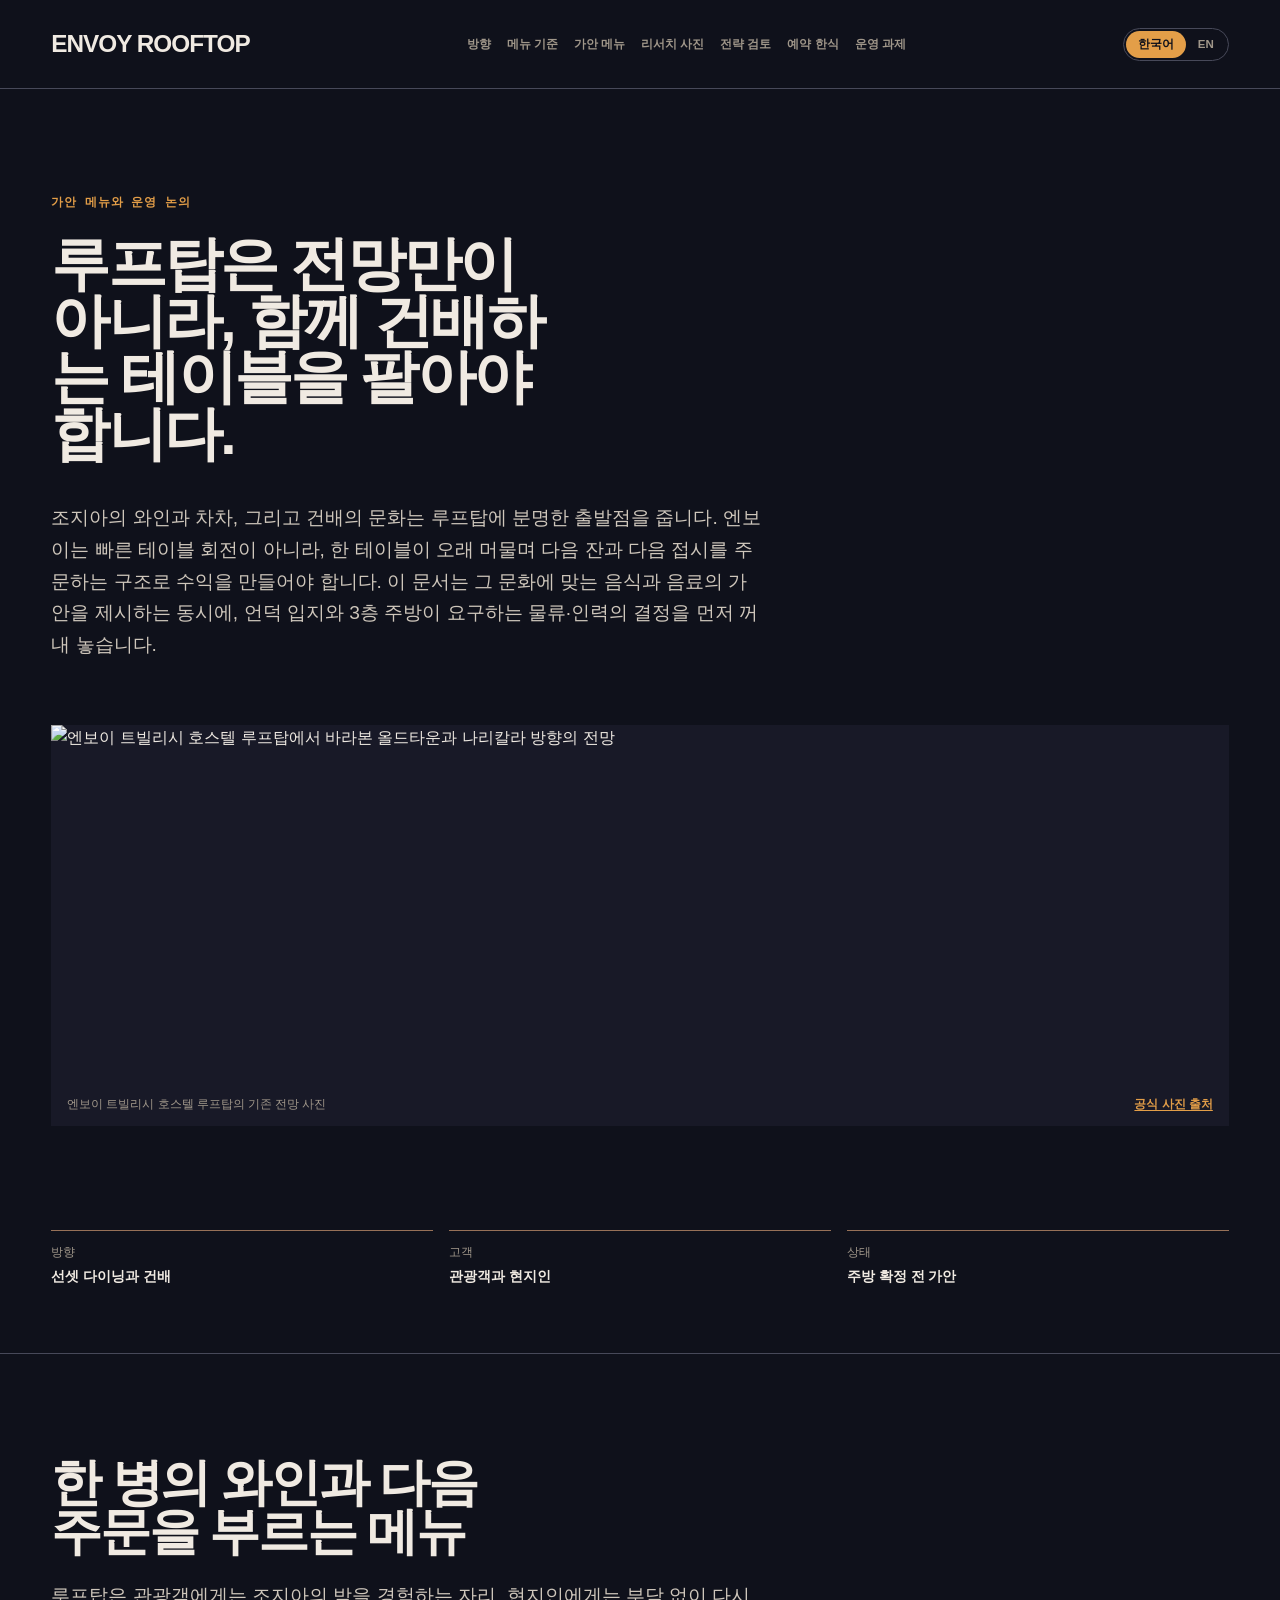
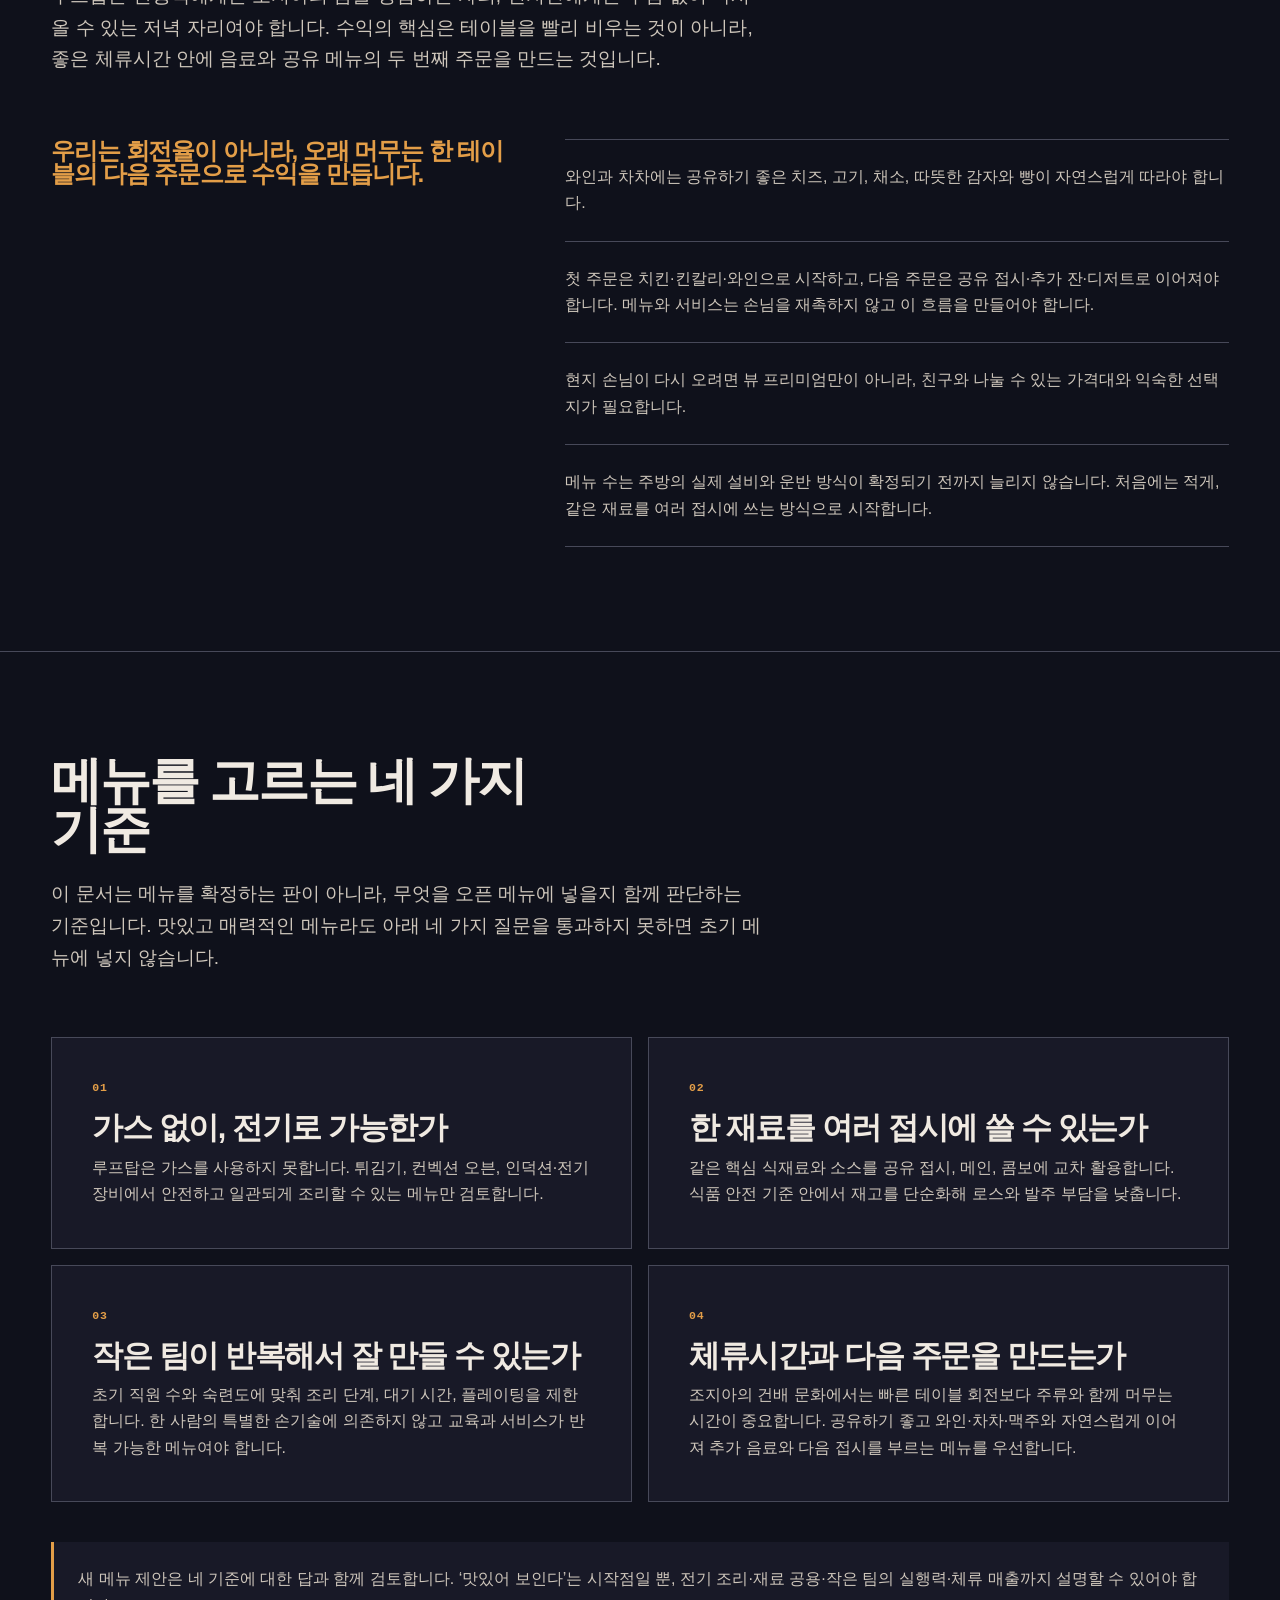
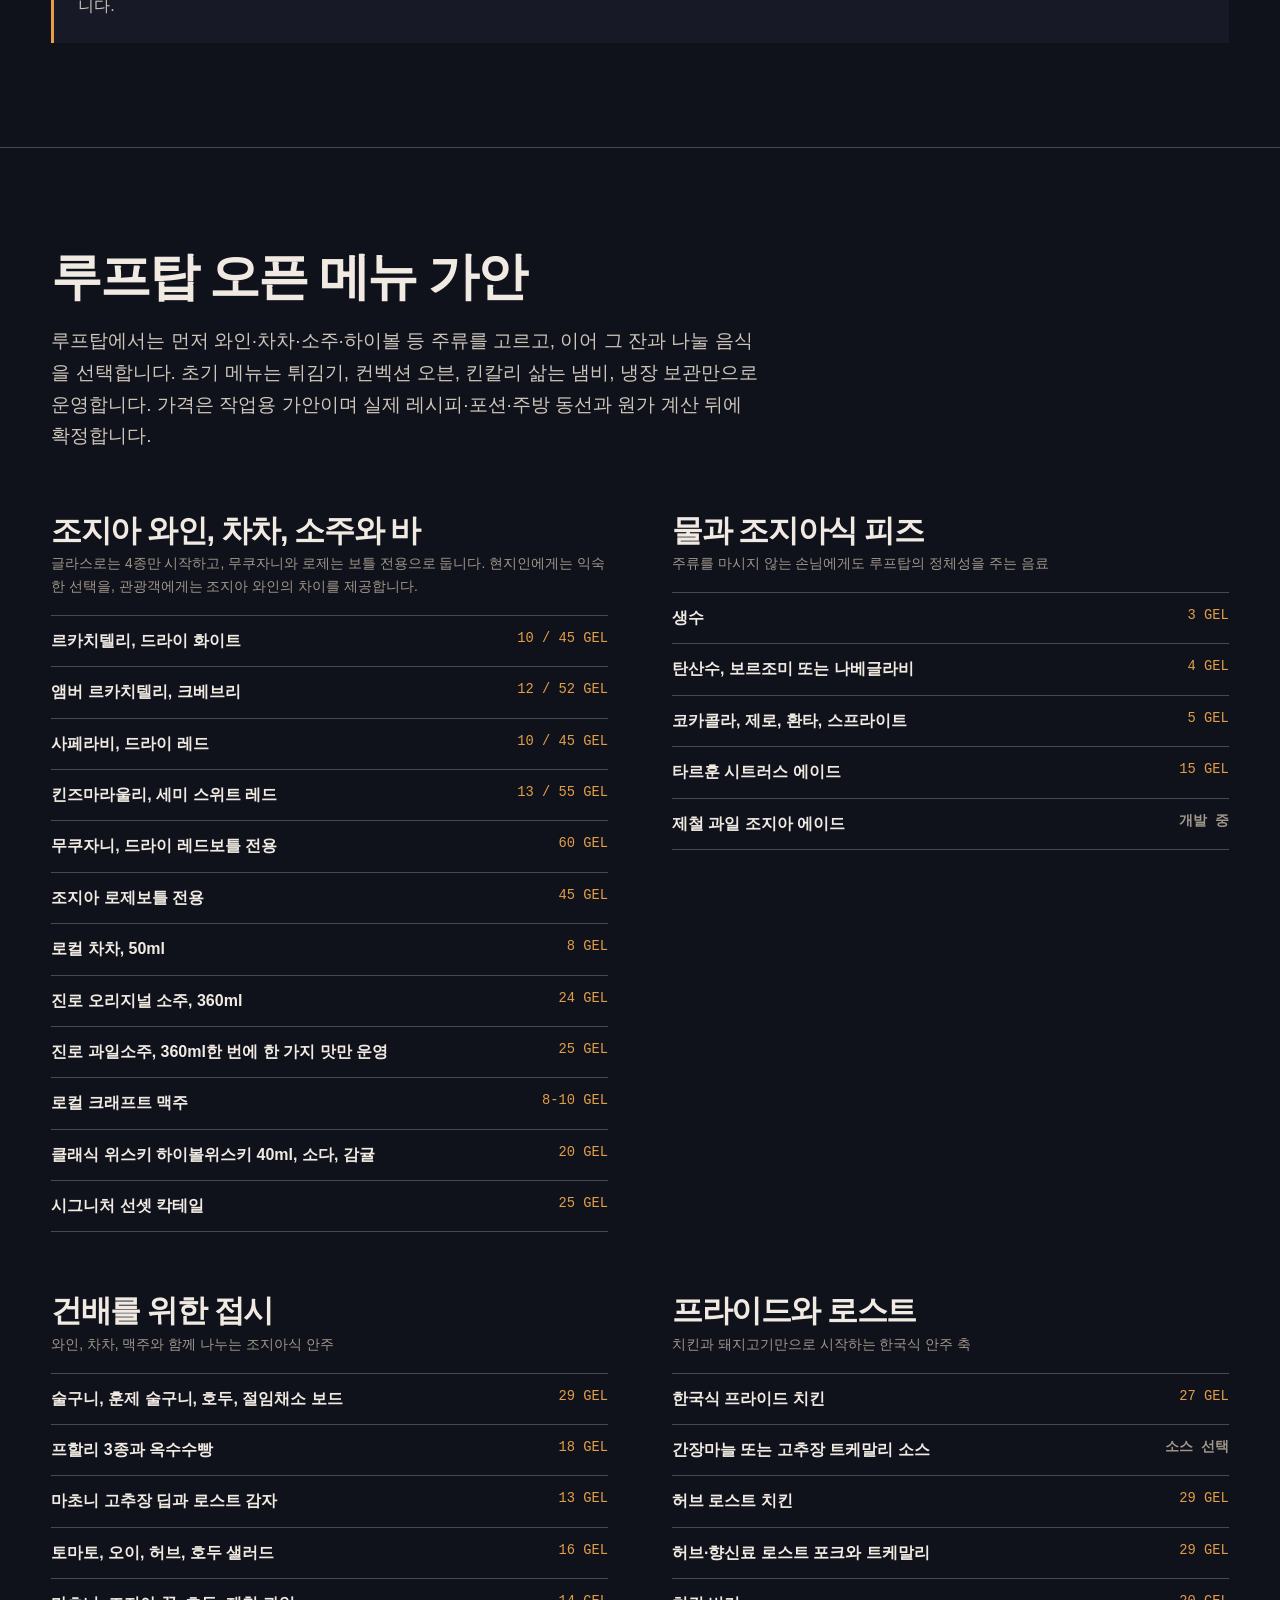
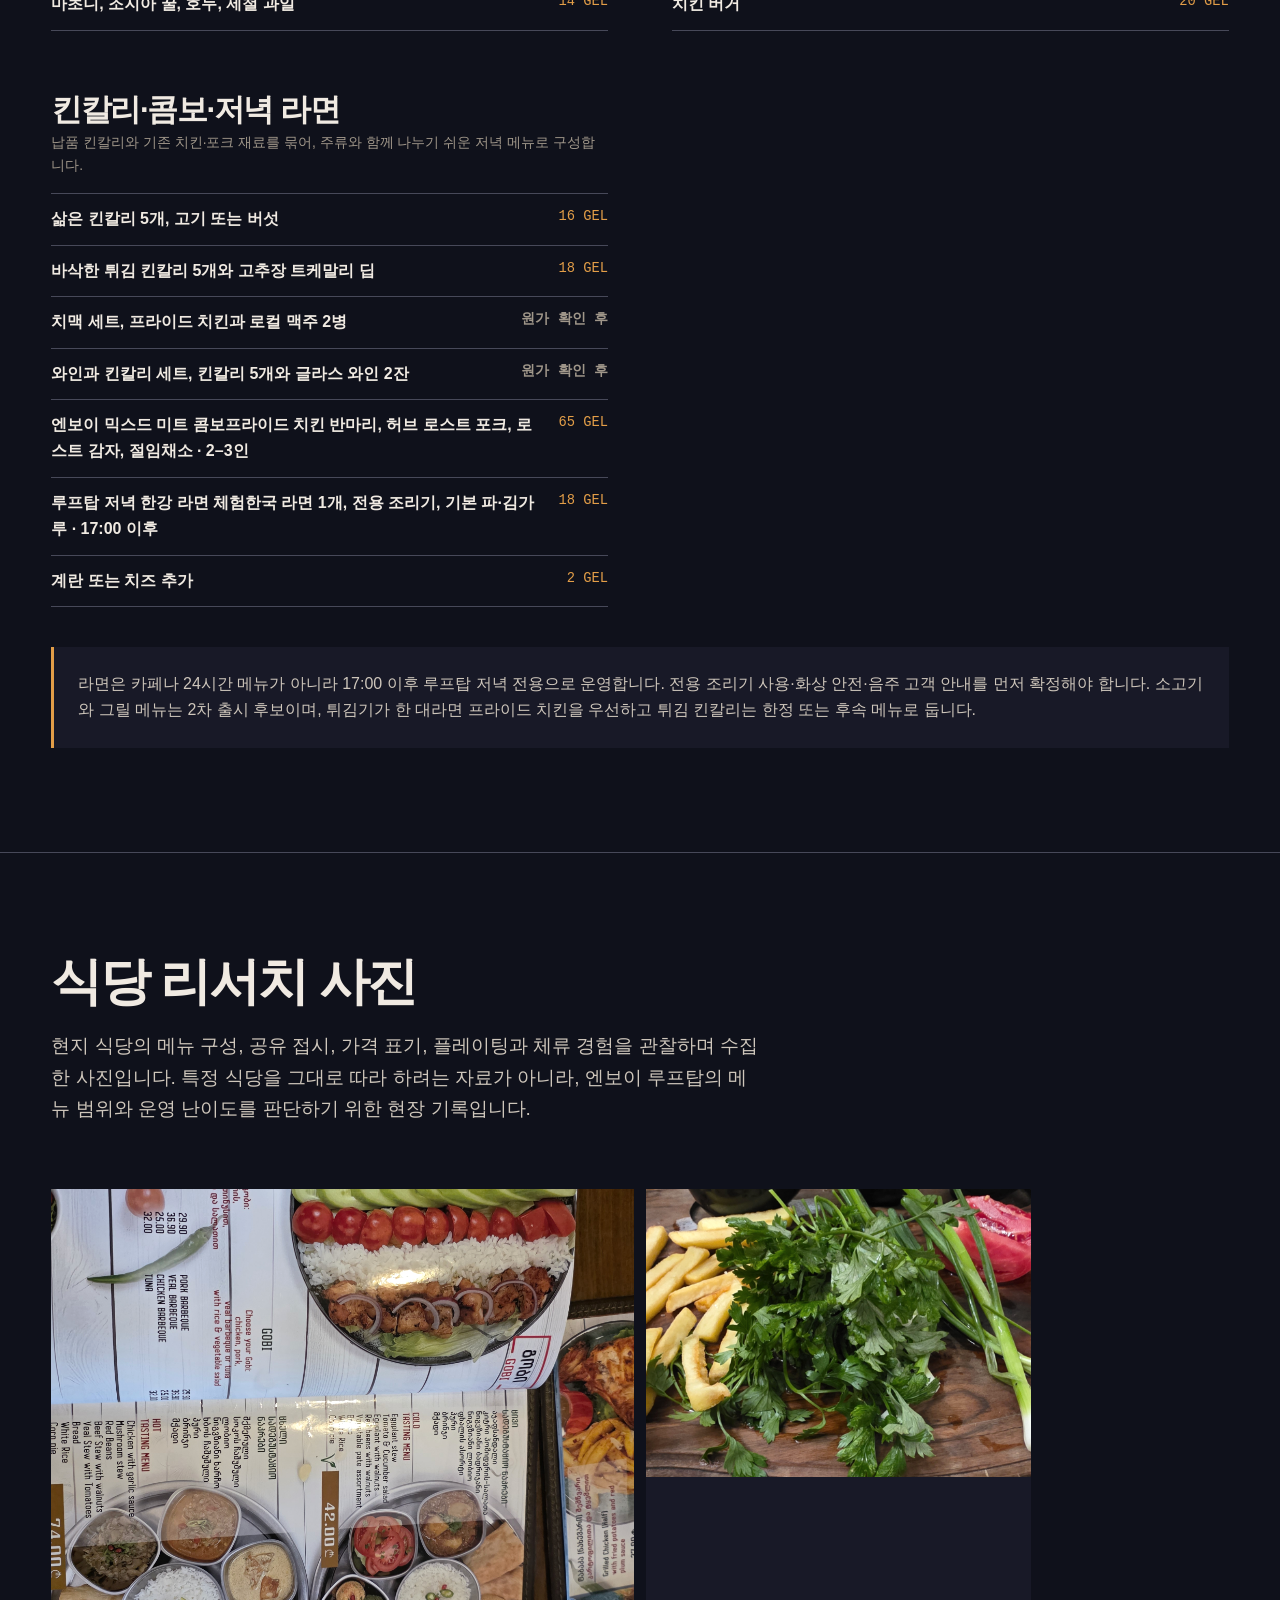
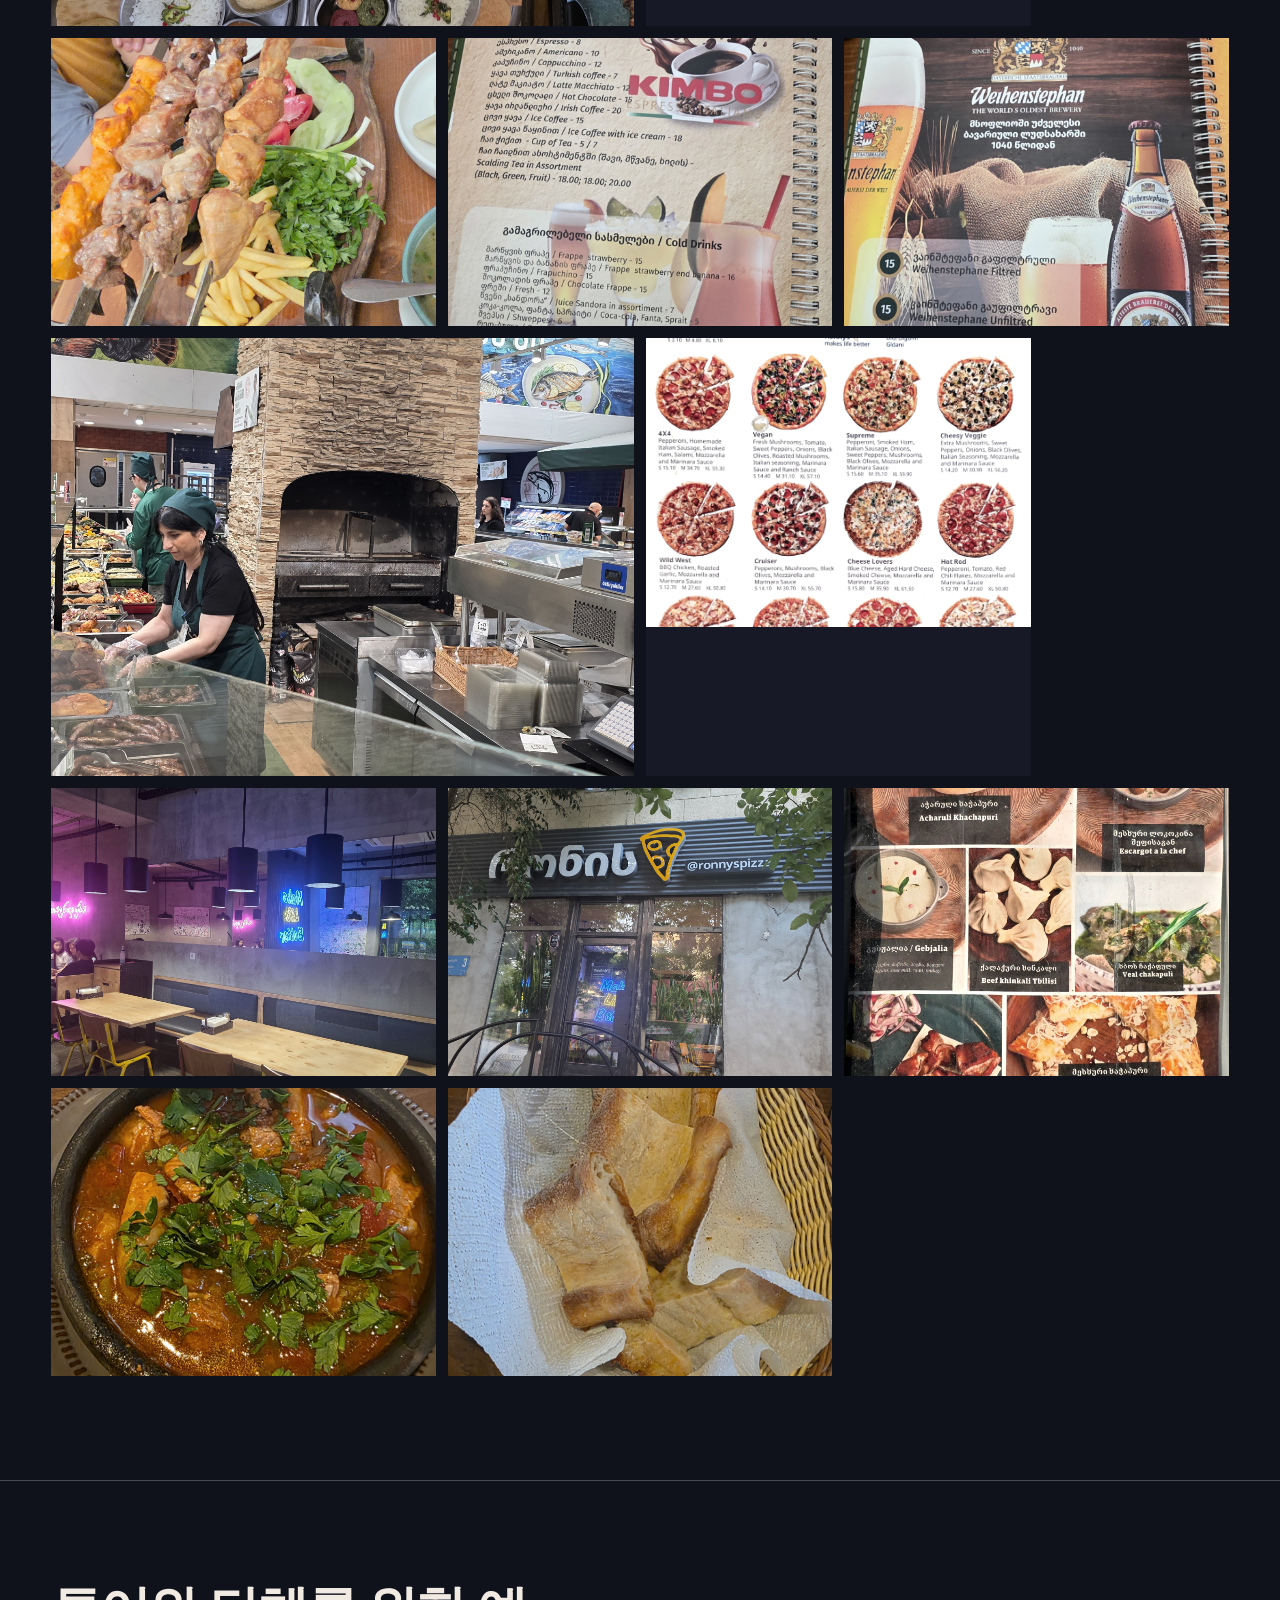
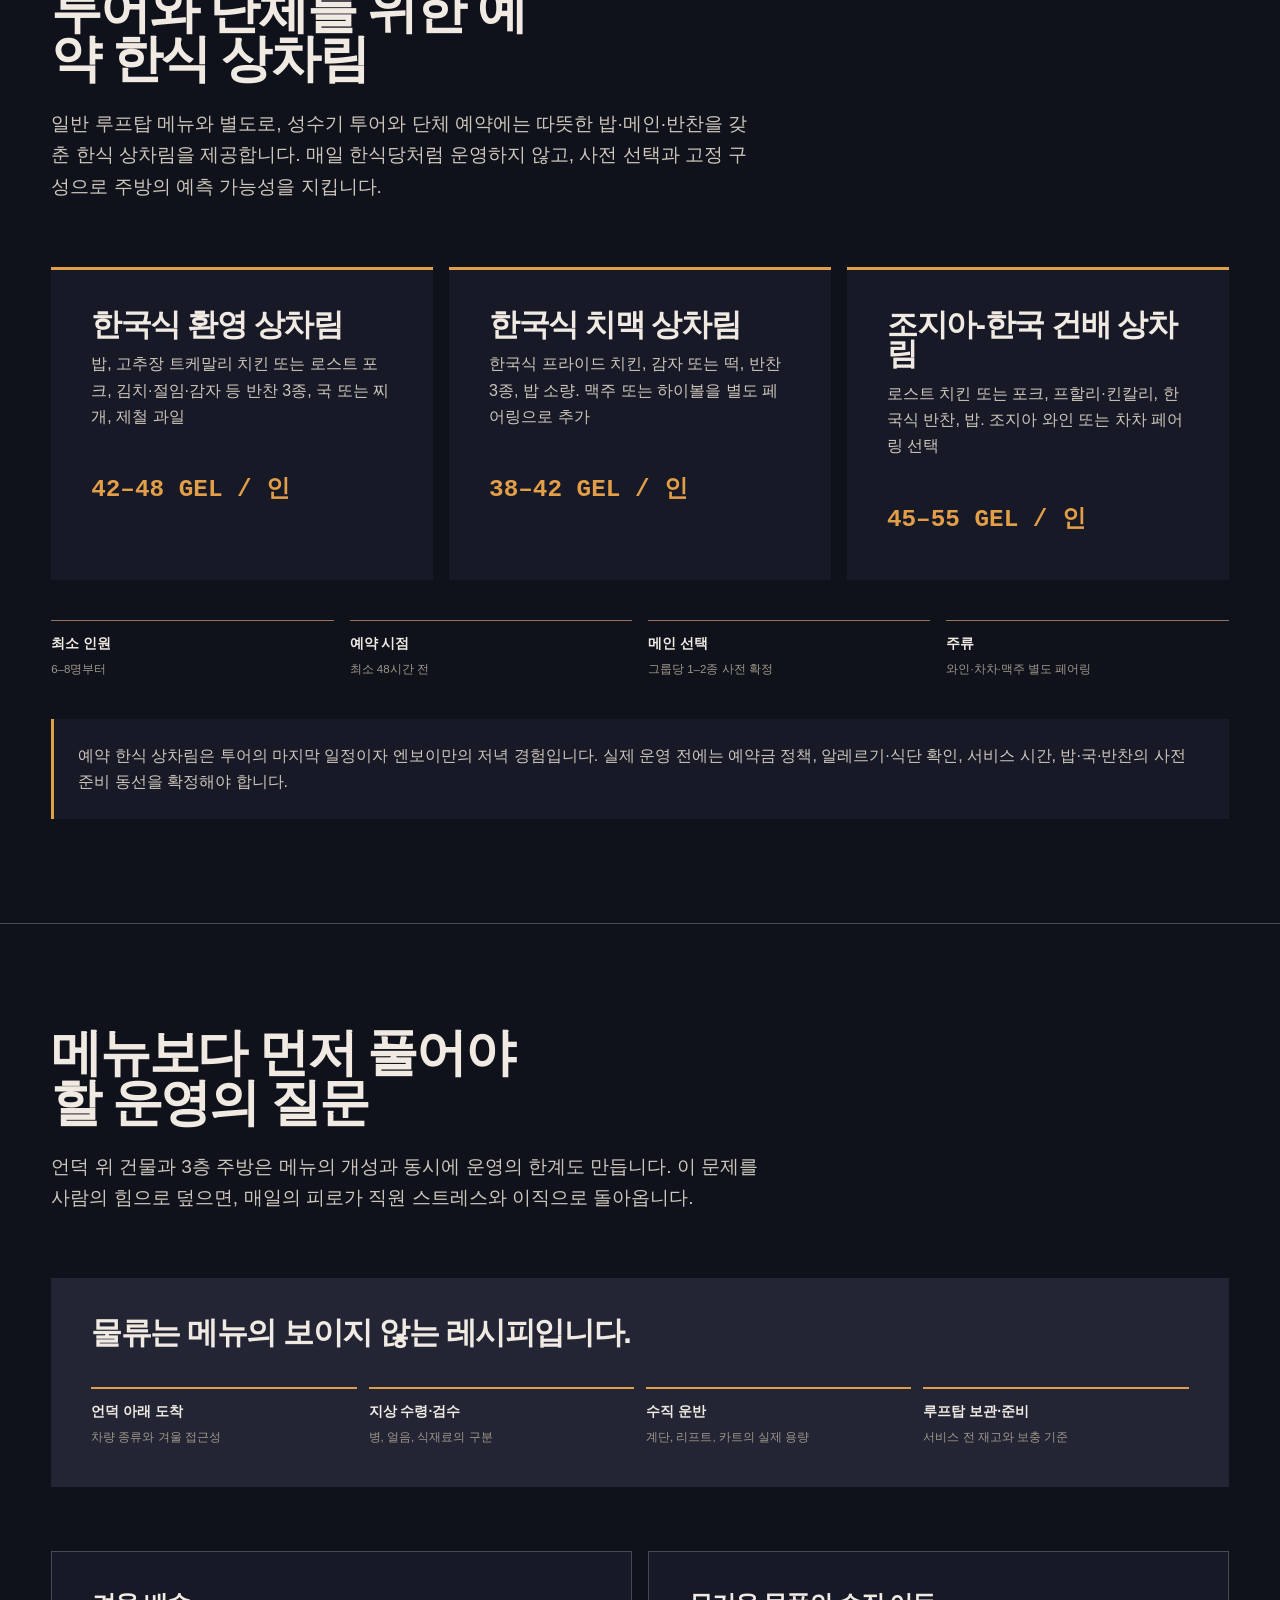
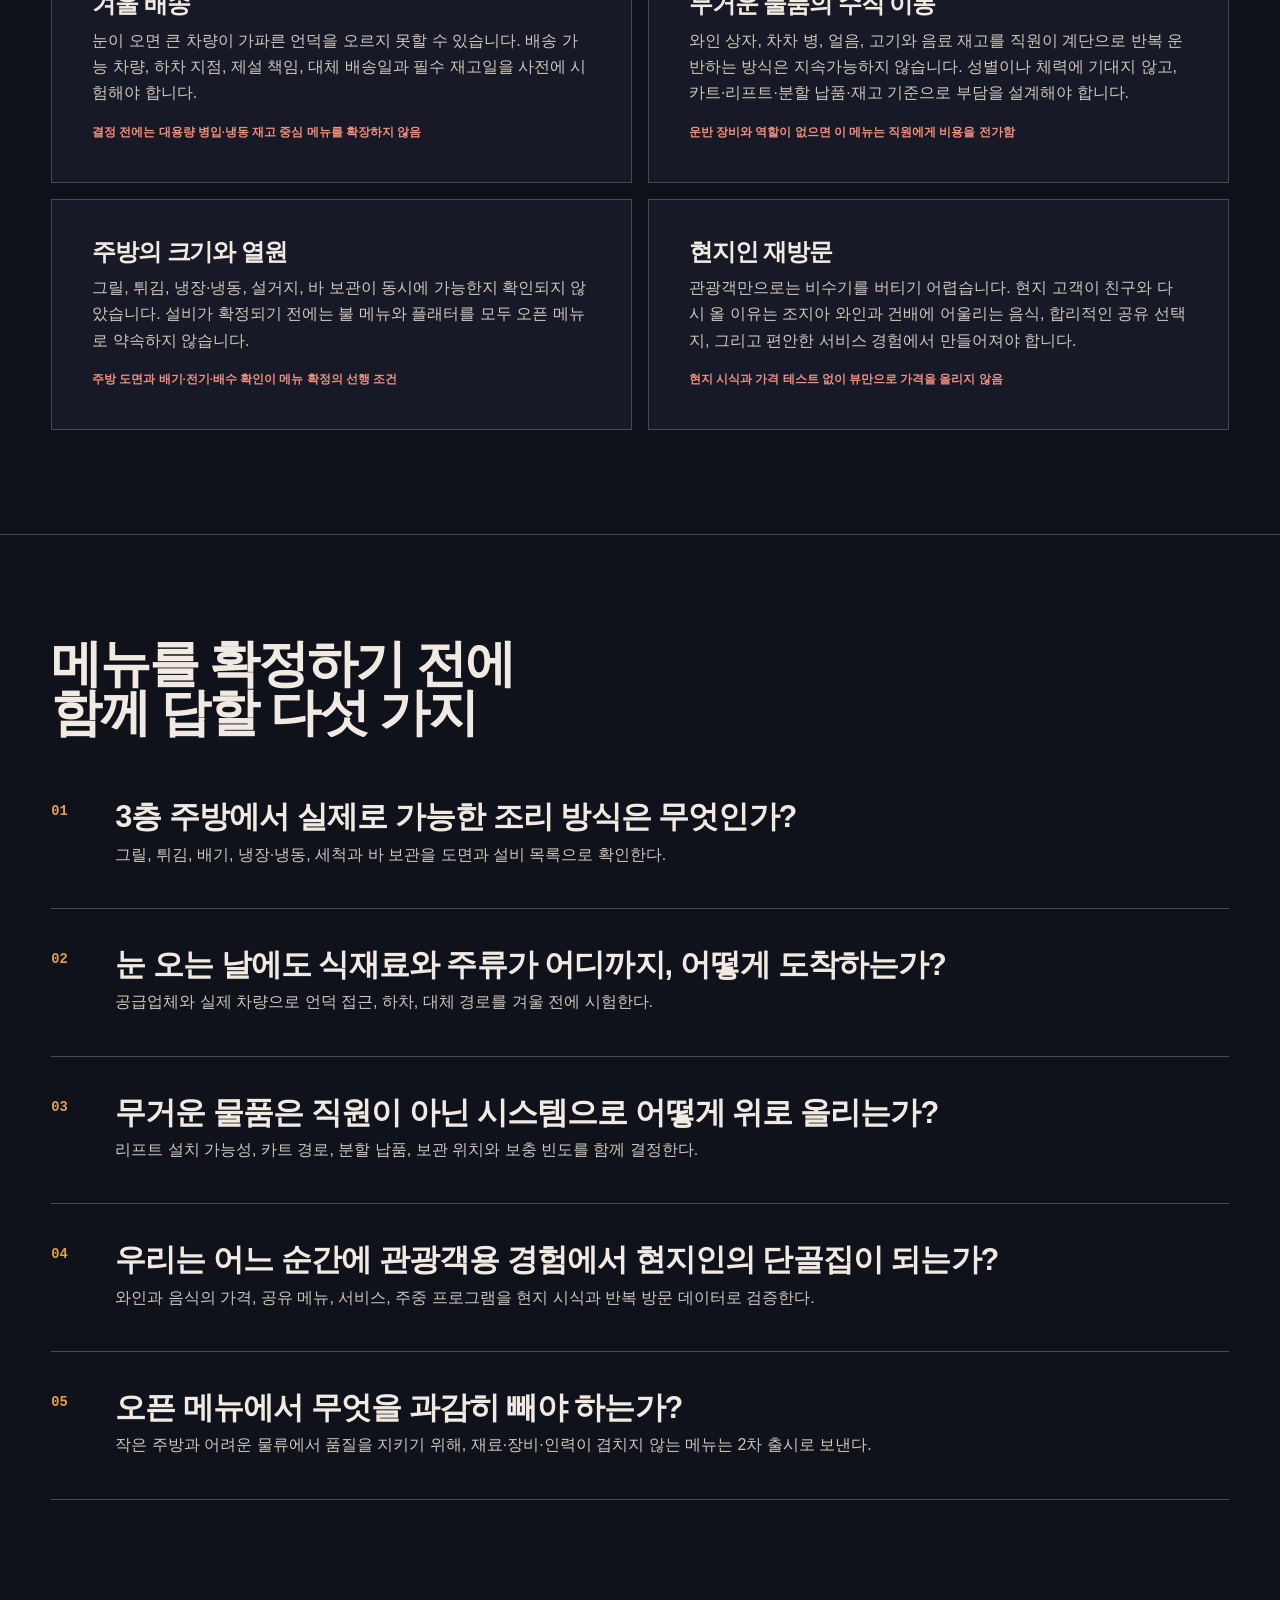
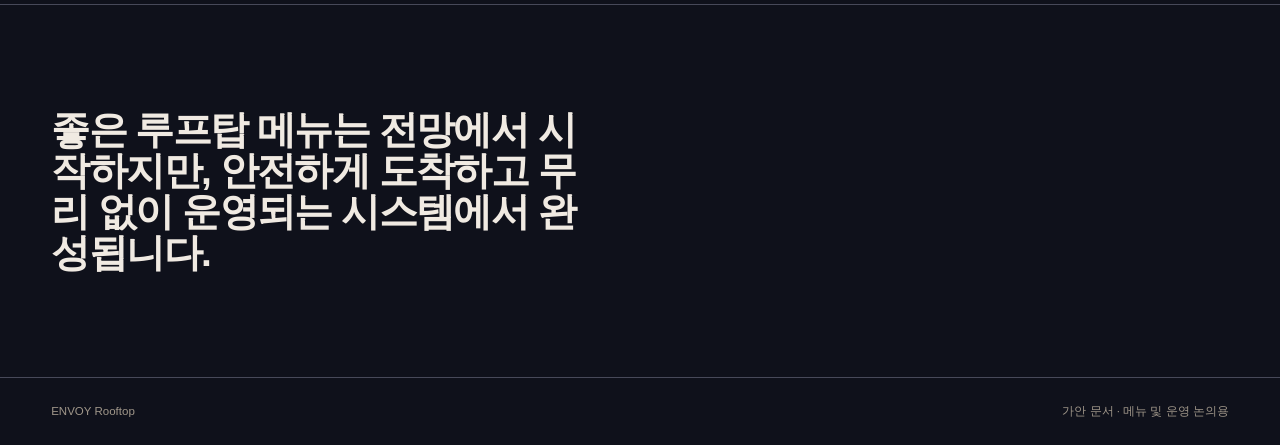
==== commit 013e8faf: "Add rooftop restaurant research photo gallery" ====
--- a/rooftop/index.html
+++ b/rooftop/index.html
@@ -66,6 +66,11 @@
     .menu-list .tbc { color: var(--color-muted); }
     .menu-note { margin-top: var(--space-xl); padding: var(--space-lg); border-left: 3px solid var(--color-accent); background: var(--color-paper-2); color: var(--color-ink-soft); }
     .menu-note p { margin: 0; }
+    .research-gallery { display: grid; grid-template-columns: repeat(12, minmax(0, 1fr)); gap: var(--space-sm); margin-top: var(--space-2xl); }
+    .research-photo { grid-column: span 4; min-width: 0; margin: 0; overflow: hidden; background: var(--color-paper-2); }
+    .research-photo:nth-child(1), .research-photo:nth-child(6) { grid-column: span 6; }
+    .research-photo img { display: block; width: 100%; aspect-ratio: 4 / 3; object-fit: cover; filter: saturate(0.86) contrast(1.03); transition: transform 220ms ease; }
+    .research-photo a:hover img { transform: scale(1.025); }
     .reservation-grid { display: grid; grid-template-columns: repeat(3, minmax(0, 1fr)); gap: var(--space-md); margin-top: var(--space-2xl); }
     .reservation-card { min-width: 0; padding: var(--space-xl); background: var(--color-paper-2); border-top: 3px solid var(--color-accent); }
     .reservation-card h3 { font-size: var(--text-xl); }
@@ -95,7 +100,7 @@
     .closing { padding-block: var(--space-3xl); }
     .closing p { max-width: 25ch; margin: 0; font-family: var(--font-display); font-size: var(--text-2xl); font-weight: 600; letter-spacing: -0.04em; line-height: 1.05; }
     .footer { display: flex; justify-content: space-between; gap: var(--space-md); padding-block: var(--space-lg); border-top: 1px solid var(--color-rule); color: var(--color-muted); font-size: var(--text-xs); }
-    @media (max-width: 46rem) { .mast { align-items: flex-start; } .mast nav { display: none; } .hero { min-height: auto; } .roof-photo figcaption { display: block; } .roof-photo a { display: inline-block; margin-top: var(--space-2xs); } .hero-foot, .manifest, .criteria-grid, .menu-columns, .reservation-grid, .reservation-rules, .issues, .flow-track { grid-template-columns: 1fr; } .hero-foot { margin-top: var(--space-2xl); } .section { padding-block: var(--space-2xl); } .questions li { grid-template-columns: 2.5rem minmax(0, 1fr); } .footer { display: block; } .footer span + span { display: block; margin-top: var(--space-xs); } }
+    @media (max-width: 46rem) { .mast { align-items: flex-start; } .mast nav { display: none; } .hero { min-height: auto; } .roof-photo figcaption { display: block; } .roof-photo a { display: inline-block; margin-top: var(--space-2xs); } .hero-foot, .manifest, .criteria-grid, .menu-columns, .reservation-grid, .reservation-rules, .issues, .flow-track { grid-template-columns: 1fr; } .research-gallery { grid-template-columns: repeat(2, minmax(0, 1fr)); } .research-photo, .research-photo:nth-child(1), .research-photo:nth-child(6) { grid-column: span 1; } .hero-foot { margin-top: var(--space-2xl); } .section { padding-block: var(--space-2xl); } .questions li { grid-template-columns: 2.5rem minmax(0, 1fr); } .footer { display: block; } .footer span + span { display: block; margin-top: var(--space-xs); } }
     @media (prefers-reduced-motion: reduce) { html { scroll-behavior: auto; } *, *::before, *::after { transition-duration: 0.01ms !important; } }
     @media print { .lang-toggle { display: none; } .hero { min-height: auto; padding-block: var(--space-xl); } .section { padding-block: var(--space-xl); } .flow, .issue, .menu-note { break-inside: avoid; } }
   </style>
@@ -107,6 +112,7 @@
       <a href="#idea"><span class="lang-ko">방향</span><span class="lang-en">Direction</span></a>
       <a href="#criteria"><span class="lang-ko">메뉴 기준</span><span class="lang-en">Menu Criteria</span></a>
       <a href="#menu"><span class="lang-ko">가안 메뉴</span><span class="lang-en">Draft Menu</span></a>
+      <a href="#research"><span class="lang-ko">리서치 사진</span><span class="lang-en">Research Photos</span></a>
       <a href="strategy/"><span class="lang-ko">전략 검토</span><span class="lang-en">Strategy Review</span></a>
       <a href="#group-dining"><span class="lang-ko">예약 한식</span><span class="lang-en">Group Dining</span></a>
       <a href="#operations"><span class="lang-ko">운영 과제</span><span class="lang-en">Operations</span></a>
@@ -175,6 +181,25 @@
         <section class="menu-group" aria-labelledby="soft-title"><h3 id="soft-title" class="localized" data-ko="물과 조지아식 피즈" data-en="Water and Georgian Fizz">물과 조지아식 피즈</h3><p class="localized" data-ko="주류를 마시지 않는 손님에게도 루프탑의 정체성을 주는 음료" data-en="Drinks that give non-drinkers the rooftop's own identity">주류를 마시지 않는 손님에게도 루프탑의 정체성을 주는 음료</p><ul class="menu-list"><li><span class="bilingual"><span class="ko">생수</span><span class="en">Still Water</span></span><span class="price">3 GEL</span></li><li><span class="bilingual"><span class="ko">탄산수, 보르조미 또는 나베글라비</span><span class="en">Sparkling Water, Borjomi or Nabeglavi</span></span><span class="price">4 GEL</span></li><li><span class="bilingual"><span class="ko">코카콜라, 제로, 환타, 스프라이트</span><span class="en">Coca-Cola, Zero, Fanta or Sprite</span></span><span class="price">5 GEL</span></li><li><span class="bilingual"><span class="ko">타르훈 시트러스 에이드</span><span class="en">Tarkhun Citrus Fizz</span></span><span class="price">15 GEL</span></li><li><span class="bilingual"><span class="ko">제철 과일 조지아 에이드</span><span class="en">Seasonal Georgian Fruit Fizz</span></span><span class="price tbc"><span class="lang-ko">개발 중</span><span class="lang-en">In Development</span></span></li></ul></section>
       </div>
       <aside class="menu-note"><p class="localized" data-ko="라면은 카페나 24시간 메뉴가 아니라 17:00 이후 루프탑 저녁 전용으로 운영합니다. 전용 조리기 사용·화상 안전·음주 고객 안내를 먼저 확정해야 합니다. 소고기와 그릴 메뉴는 2차 출시 후보이며, 튀김기가 한 대라면 프라이드 치킨을 우선하고 튀김 킨칼리는 한정 또는 후속 메뉴로 둡니다." data-en="Ramen is a rooftop evening item after 17:00, not a café or 24-hour menu. Dedicated cooker use, burn safety, and guidance for drinking guests must be set first. Beef and grill dishes remain second-release candidates; with one fryer, fried chicken comes first and fried khinkali should be limited or follow later.">라면은 카페나 24시간 메뉴가 아니라 17:00 이후 루프탑 저녁 전용으로 운영합니다. 전용 조리기 사용·화상 안전·음주 고객 안내를 먼저 확정해야 합니다. 소고기와 그릴 메뉴는 2차 출시 후보이며, 튀김기가 한 대라면 프라이드 치킨을 우선하고 튀김 킨칼리는 한정 또는 후속 메뉴로 둡니다.</p></aside>
+    </section>
+
+    <section class="shell section" id="research" aria-labelledby="research-title">
+      <h2 id="research-title" class="section-heading localized" data-ko="식당 리서치 사진" data-en="Restaurant Research Photos">식당 리서치 사진</h2>
+      <p class="section-intro localized" data-ko="현지 식당의 메뉴 구성, 공유 접시, 가격 표기, 플레이팅과 체류 경험을 관찰하며 수집한 사진입니다. 특정 식당을 그대로 따라 하려는 자료가 아니라, 엔보이 루프탑의 메뉴 범위와 운영 난이도를 판단하기 위한 현장 기록입니다." data-en="These field photos document local menus, sharing plates, price displays, plating, and dining dwell time. They are not material for copying any restaurant; they help judge Envoy Rooftop's menu range and operating complexity.">현지 식당의 메뉴 구성, 공유 접시, 가격 표기, 플레이팅과 체류 경험을 관찰하며 수집한 사진입니다. 특정 식당을 그대로 따라 하려는 자료가 아니라, 엔보이 루프탑의 메뉴 범위와 운영 난이도를 판단하기 위한 현장 기록입니다.</p>
+      <div class="research-gallery" aria-label="식당 현장 리서치 사진 모음">
+        <figure class="research-photo"><a href="research/20260804_185836.jpg" target="_blank" rel="noopener"><img src="research/20260804_185836.jpg" alt="현지 식당의 공유 메뉴와 가격표" loading="lazy"></a></figure>
+        <figure class="research-photo"><a href="research/20260820_140841.jpg" target="_blank" rel="noopener"><img src="research/20260820_140841.jpg" alt="식당 현장 리서치 사진 2" loading="lazy"></a></figure>
+        <figure class="research-photo"><a href="research/20260820_135230%20(1).jpg" target="_blank" rel="noopener"><img src="research/20260820_135230%20(1).jpg" alt="식당 현장 리서치 사진 3" loading="lazy"></a></figure>
+        <figure class="research-photo"><a href="research/20260820_133334.jpg" target="_blank" rel="noopener"><img src="research/20260820_133334.jpg" alt="식당 현장 리서치 사진 4" loading="lazy"></a></figure>
+        <figure class="research-photo"><a href="research/20260820_133325.jpg" target="_blank" rel="noopener"><img src="research/20260820_133325.jpg" alt="식당 현장 리서치 사진 5" loading="lazy"></a></figure>
+        <figure class="research-photo"><a href="research/20260811_115933.jpg" target="_blank" rel="noopener"><img src="research/20260811_115933.jpg" alt="식당 현장 리서치 사진 6" loading="lazy"></a></figure>
+        <figure class="research-photo"><a href="research/Scan_20260810_191922.jpg" target="_blank" rel="noopener"><img src="research/Scan_20260810_191922.jpg" alt="현지 식당의 공유 음식과 허브" loading="lazy"></a></figure>
+        <figure class="research-photo"><a href="research/20260810_191645.jpg" target="_blank" rel="noopener"><img src="research/20260810_191645.jpg" alt="식당 현장 리서치 사진 8" loading="lazy"></a></figure>
+        <figure class="research-photo"><a href="research/20260810_191618.jpg" target="_blank" rel="noopener"><img src="research/20260810_191618.jpg" alt="식당 현장 리서치 사진 9" loading="lazy"></a></figure>
+        <figure class="research-photo"><a href="research/Scan_20260807_084030.jpg" target="_blank" rel="noopener"><img src="research/Scan_20260807_084030.jpg" alt="피자 메뉴 구성과 가격 표기 예시" loading="lazy"></a></figure>
+        <figure class="research-photo"><a href="research/20260804_193753.jpg" target="_blank" rel="noopener"><img src="research/20260804_193753.jpg" alt="현지 식당의 조리 음식" loading="lazy"></a></figure>
+        <figure class="research-photo"><a href="research/20260804_191248.jpg" target="_blank" rel="noopener"><img src="research/20260804_191248.jpg" alt="현지 식당의 스튜 요리" loading="lazy"></a></figure>
+      </div>
     </section>
 
     <section class="shell section" id="group-dining" aria-labelledby="group-dining-title">
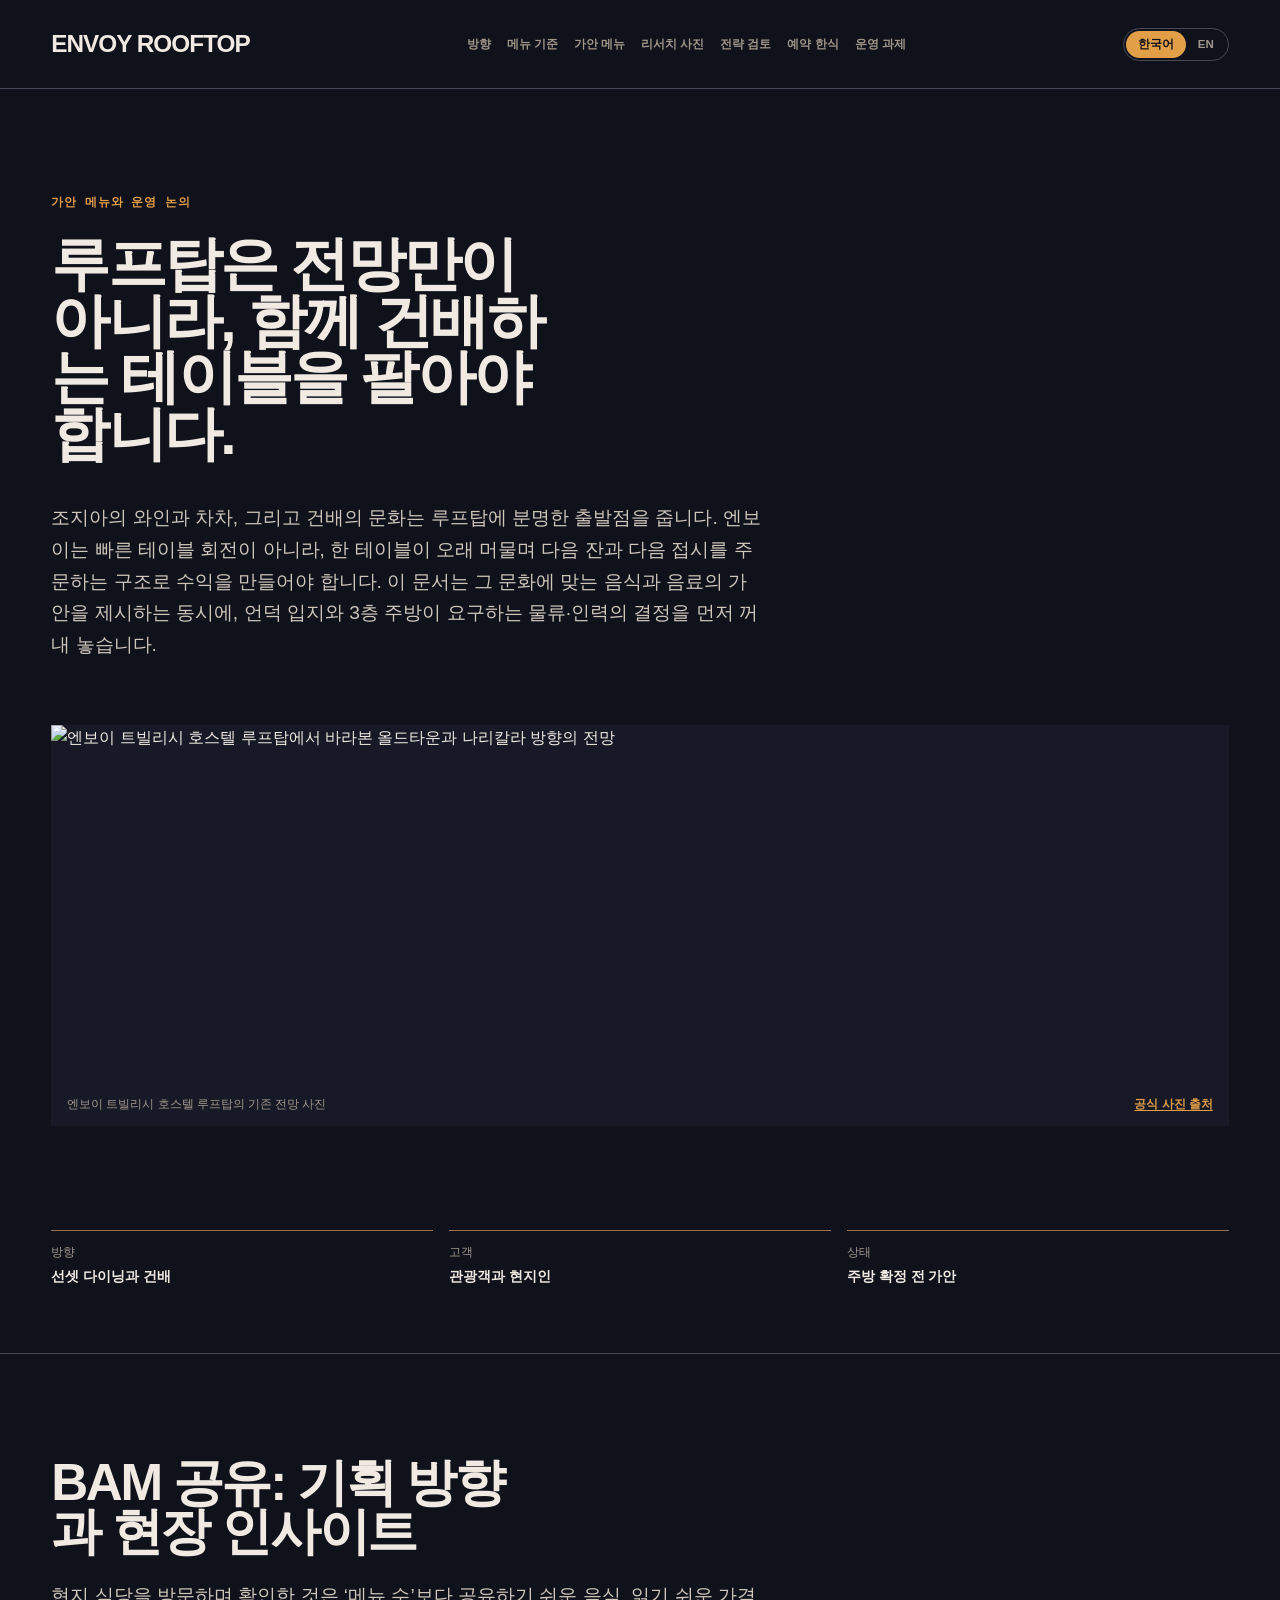
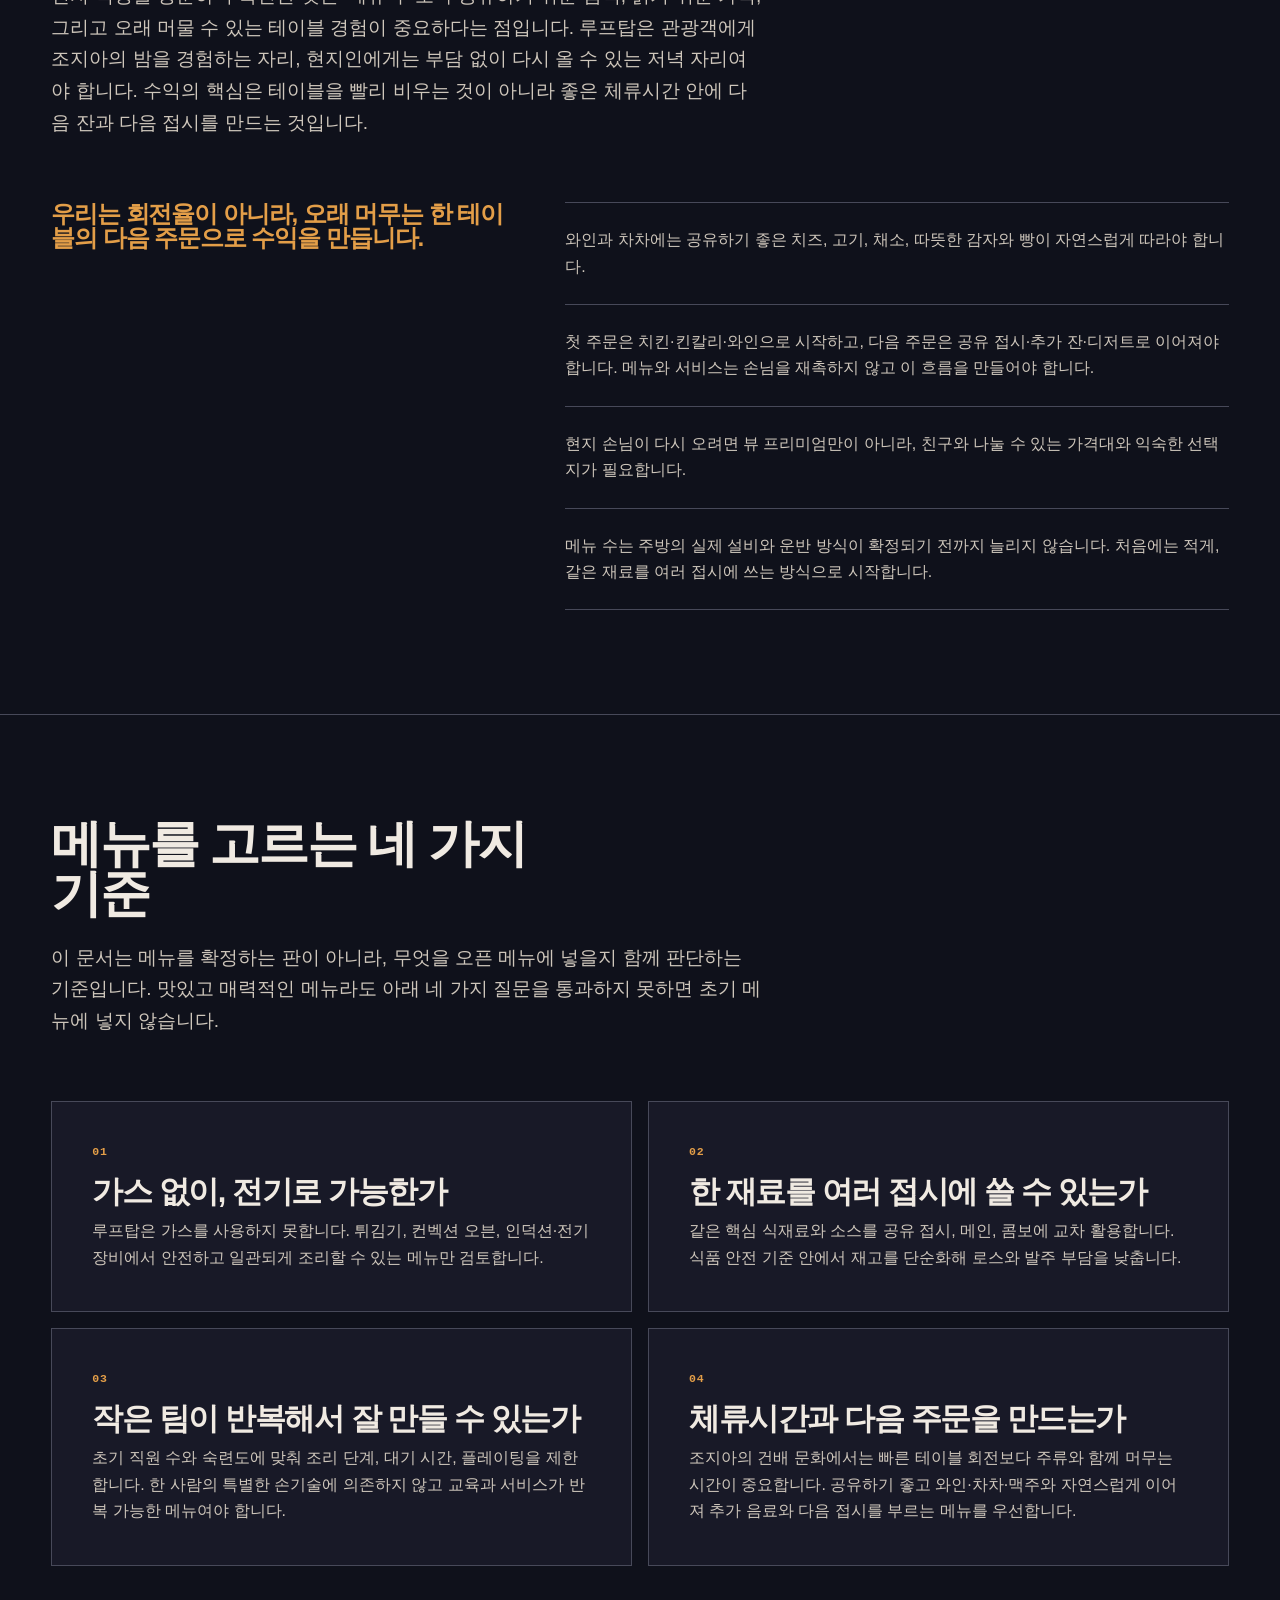
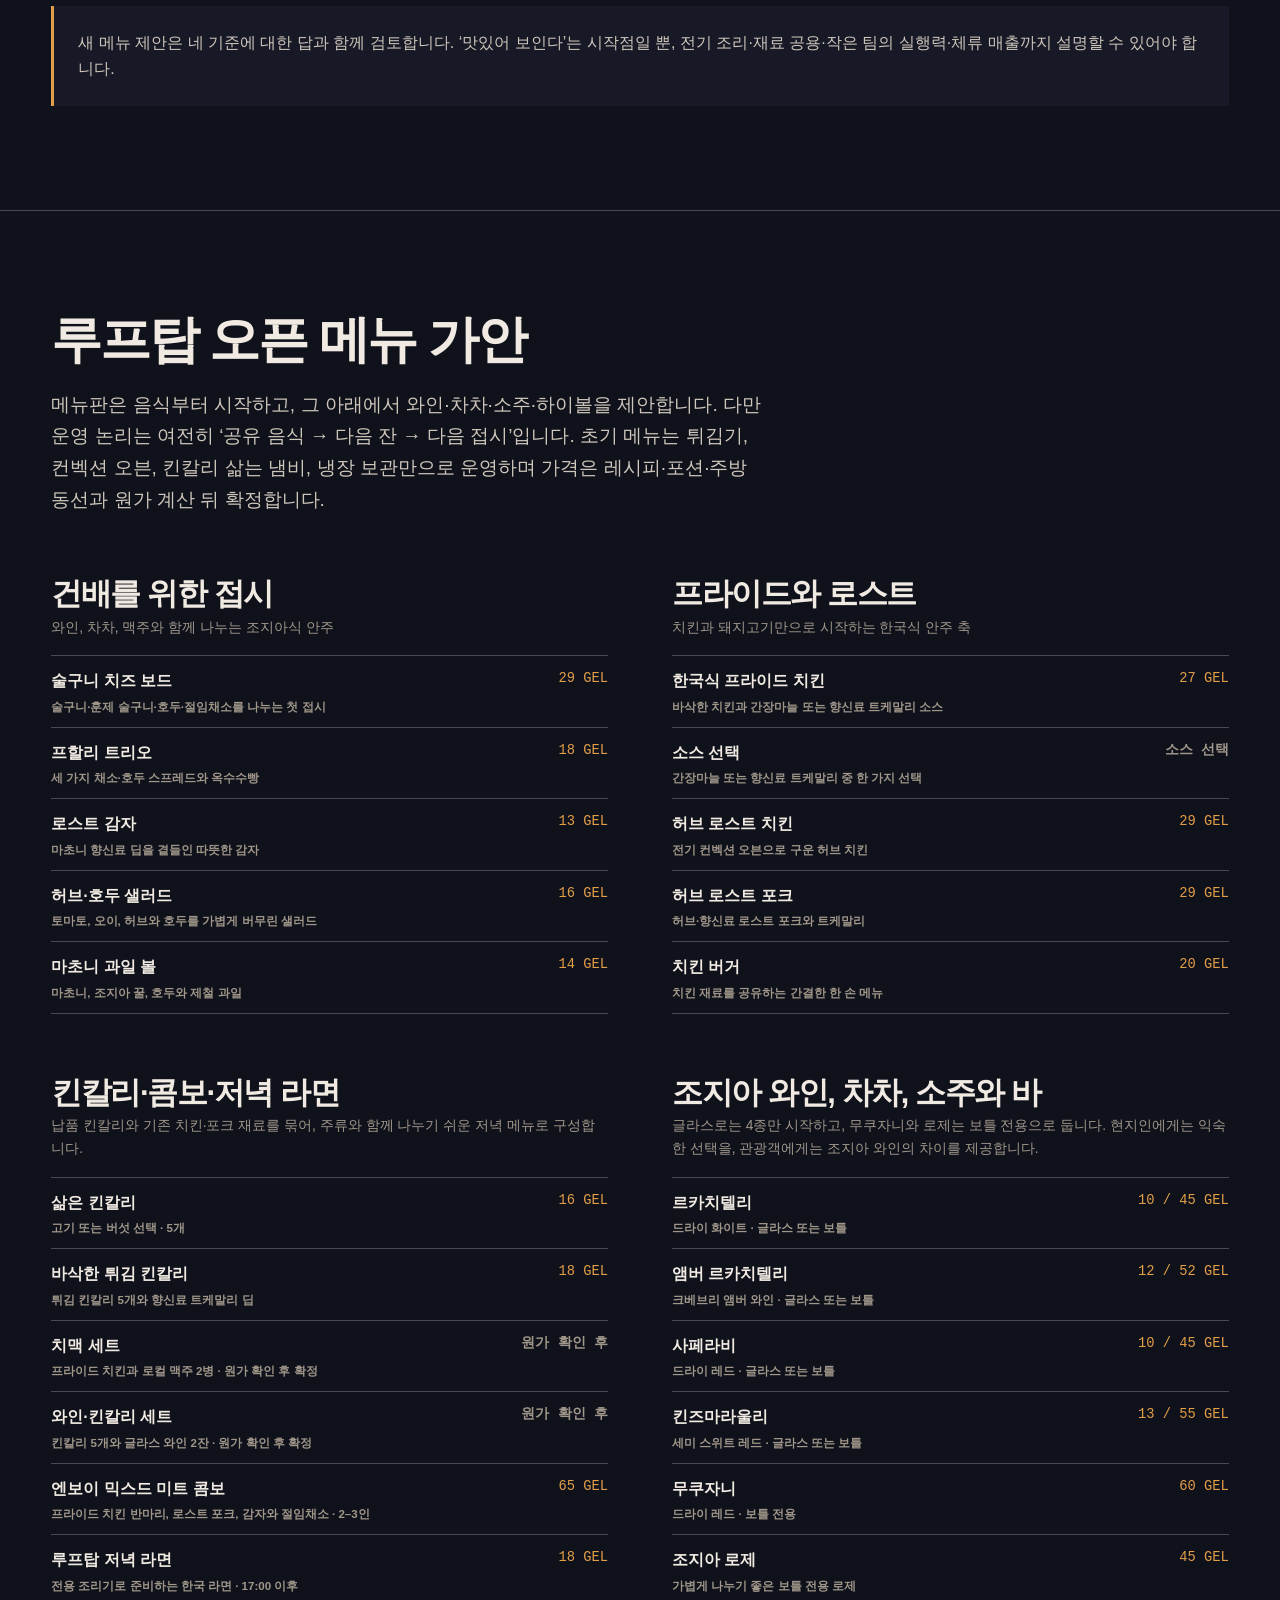
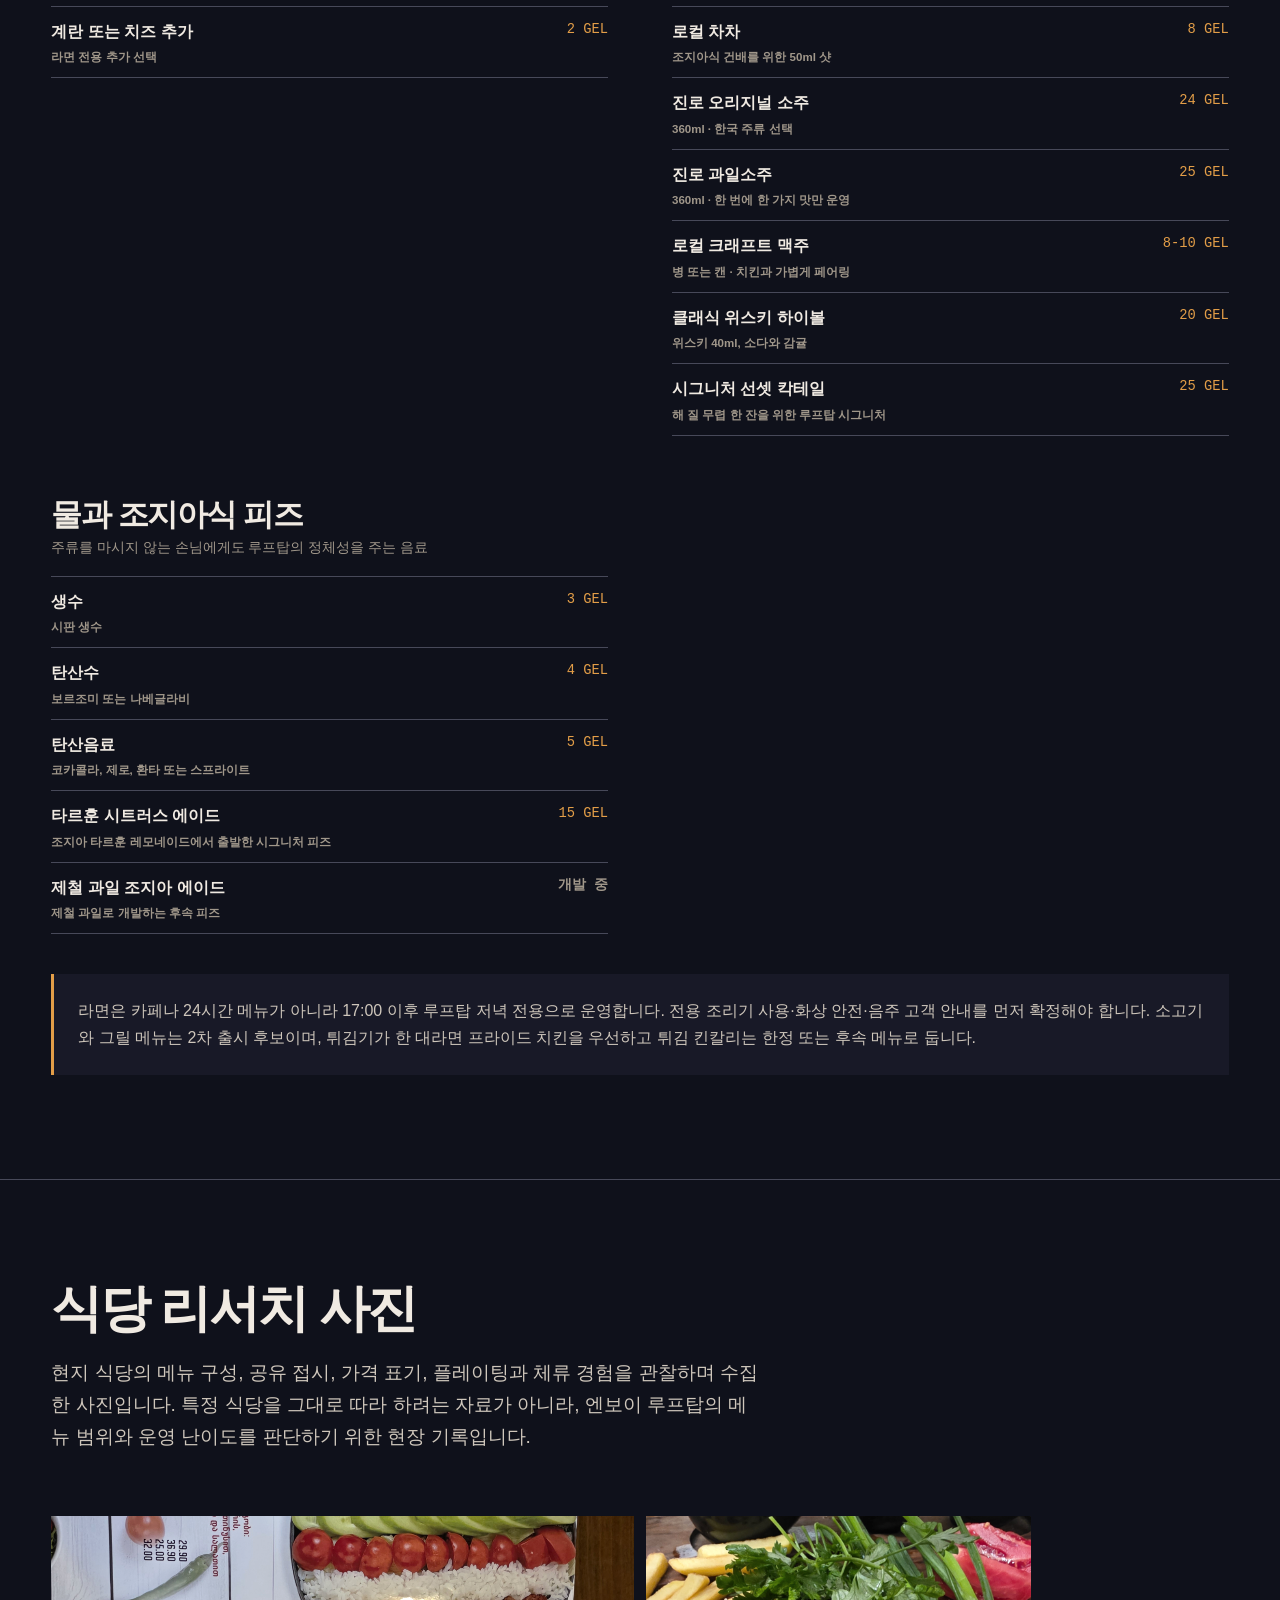
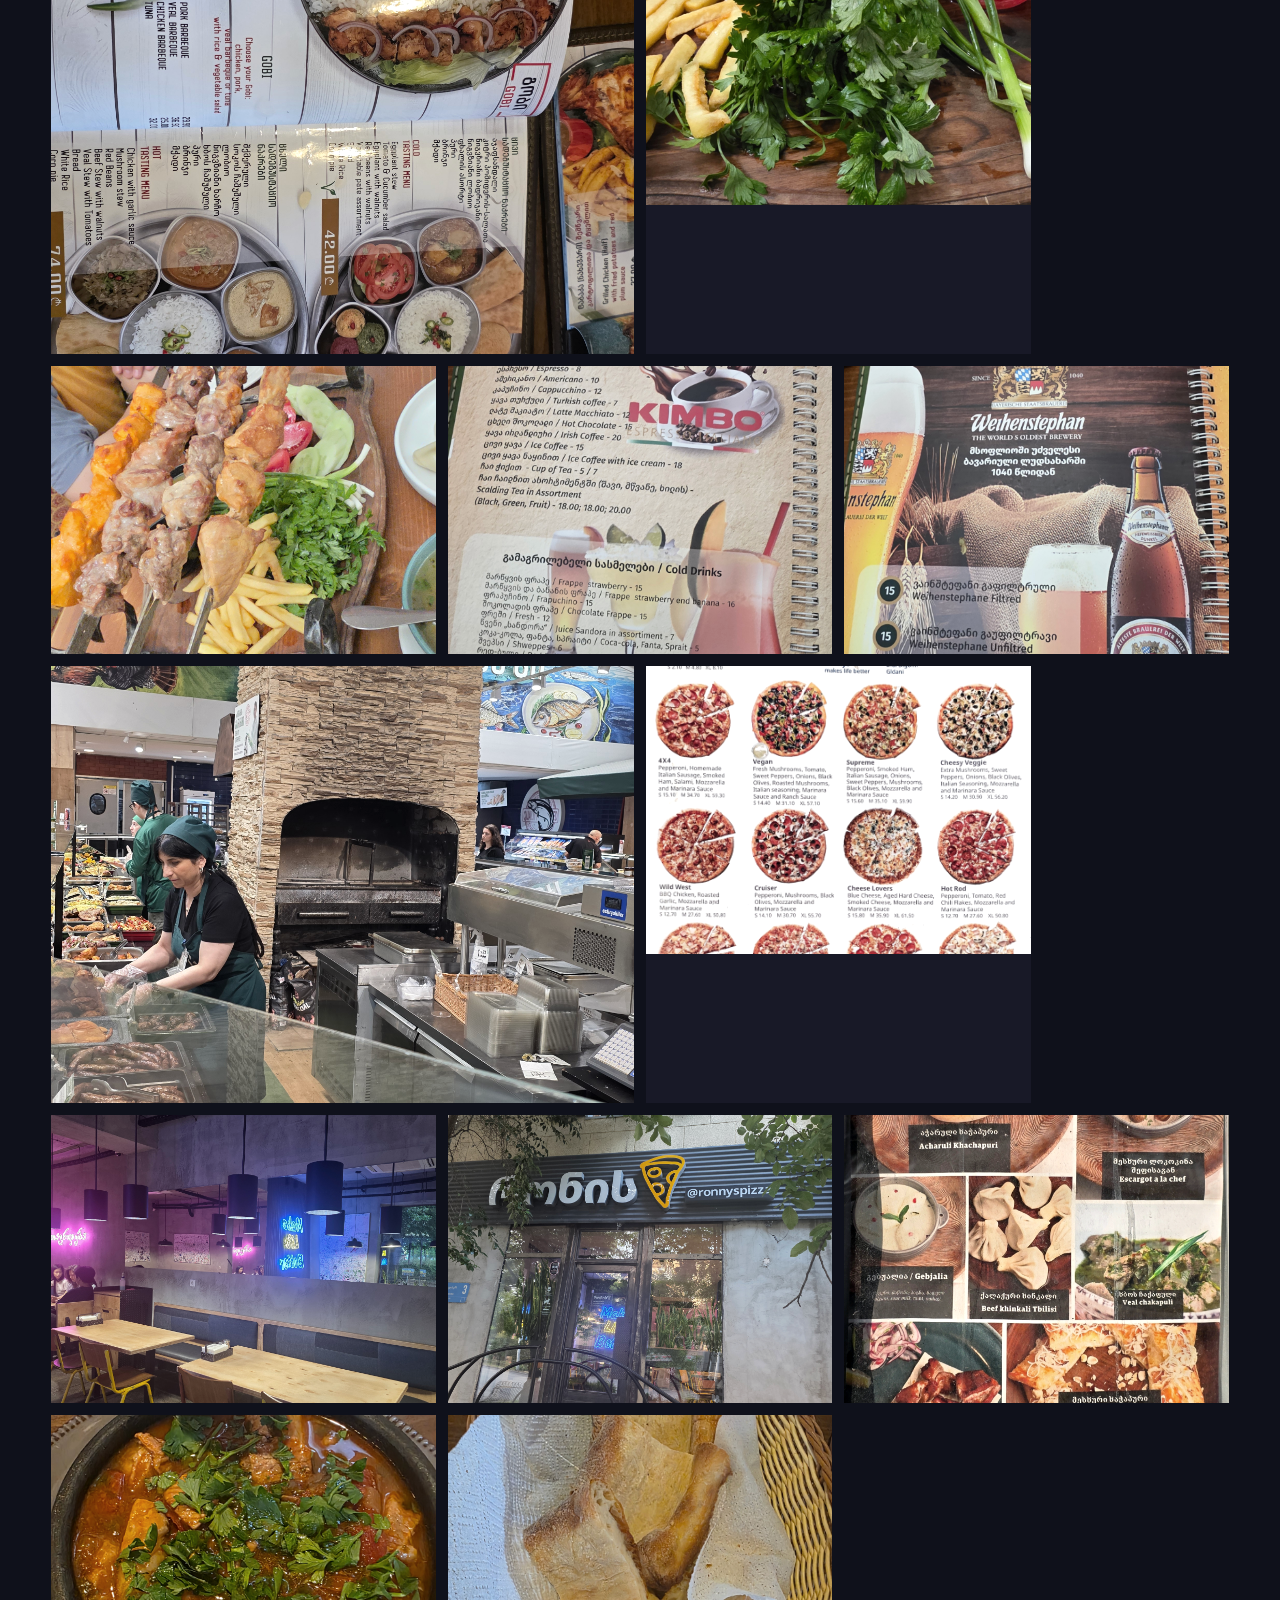
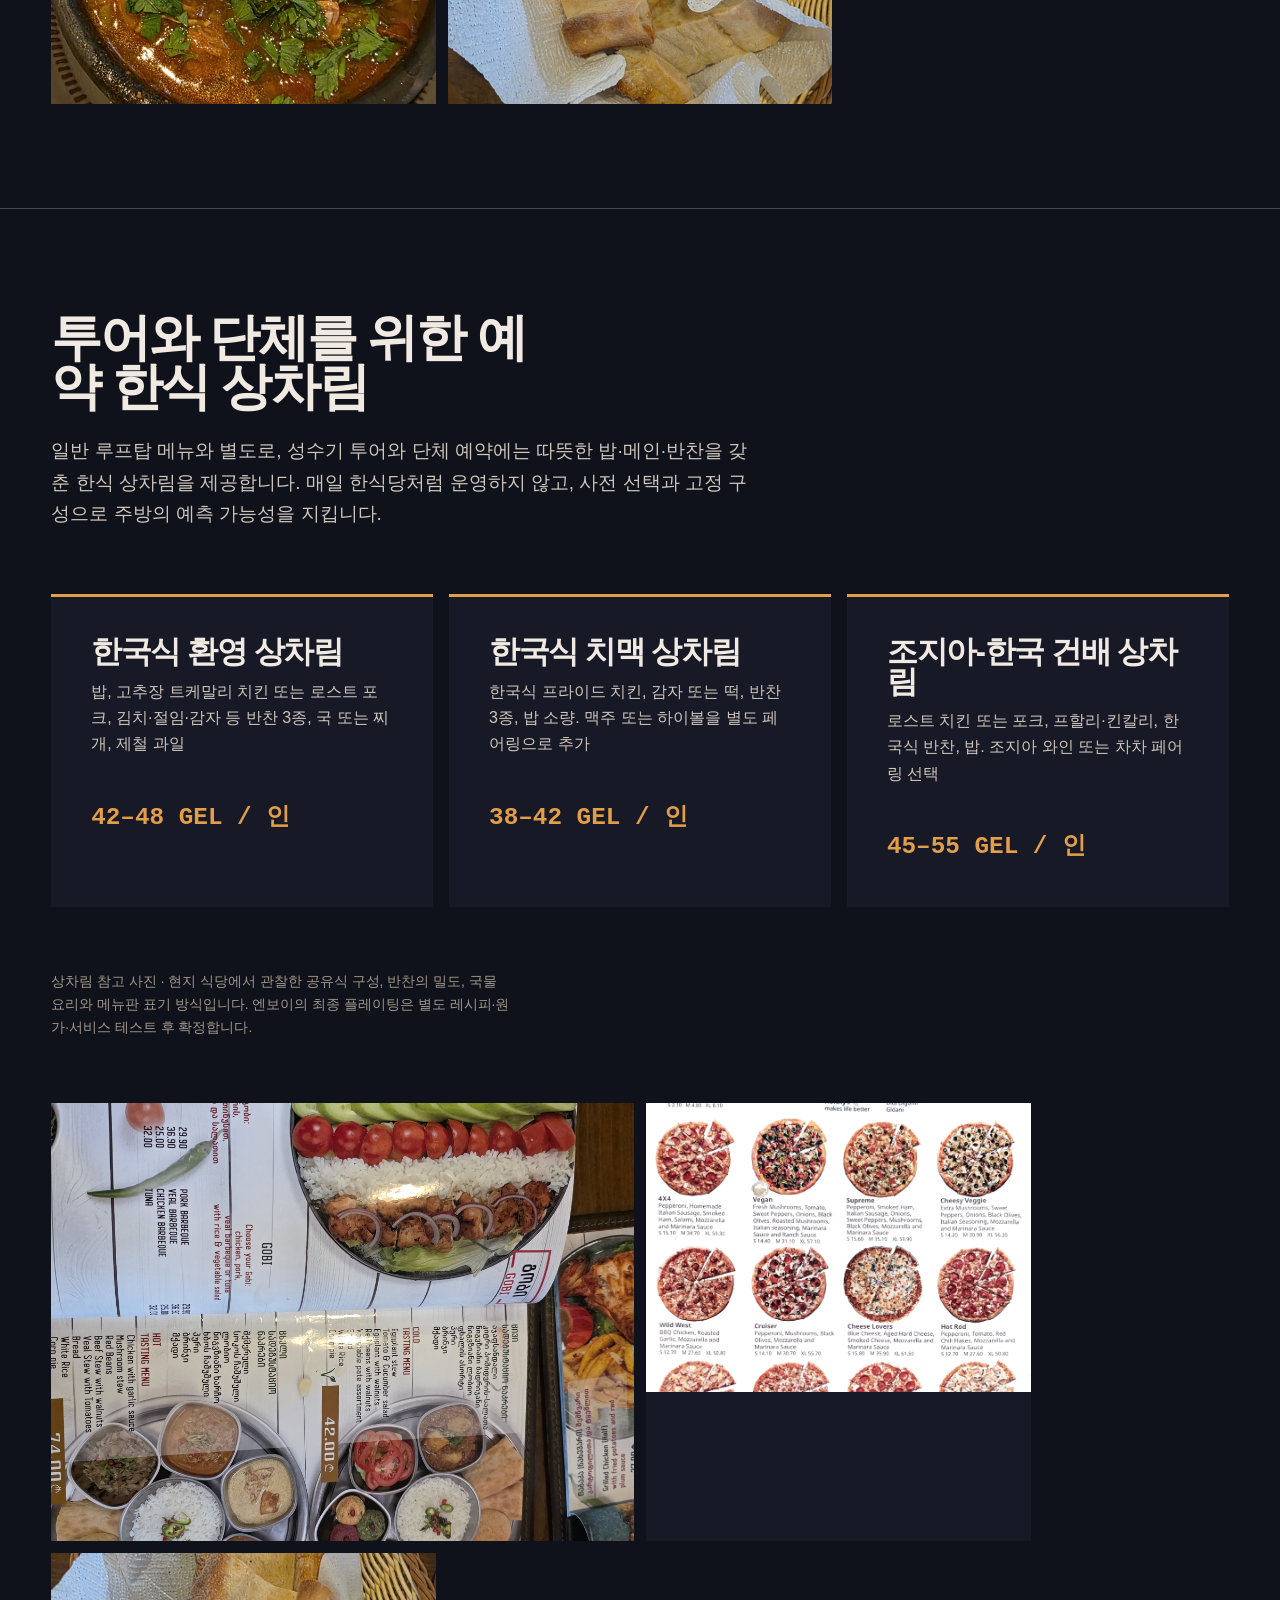
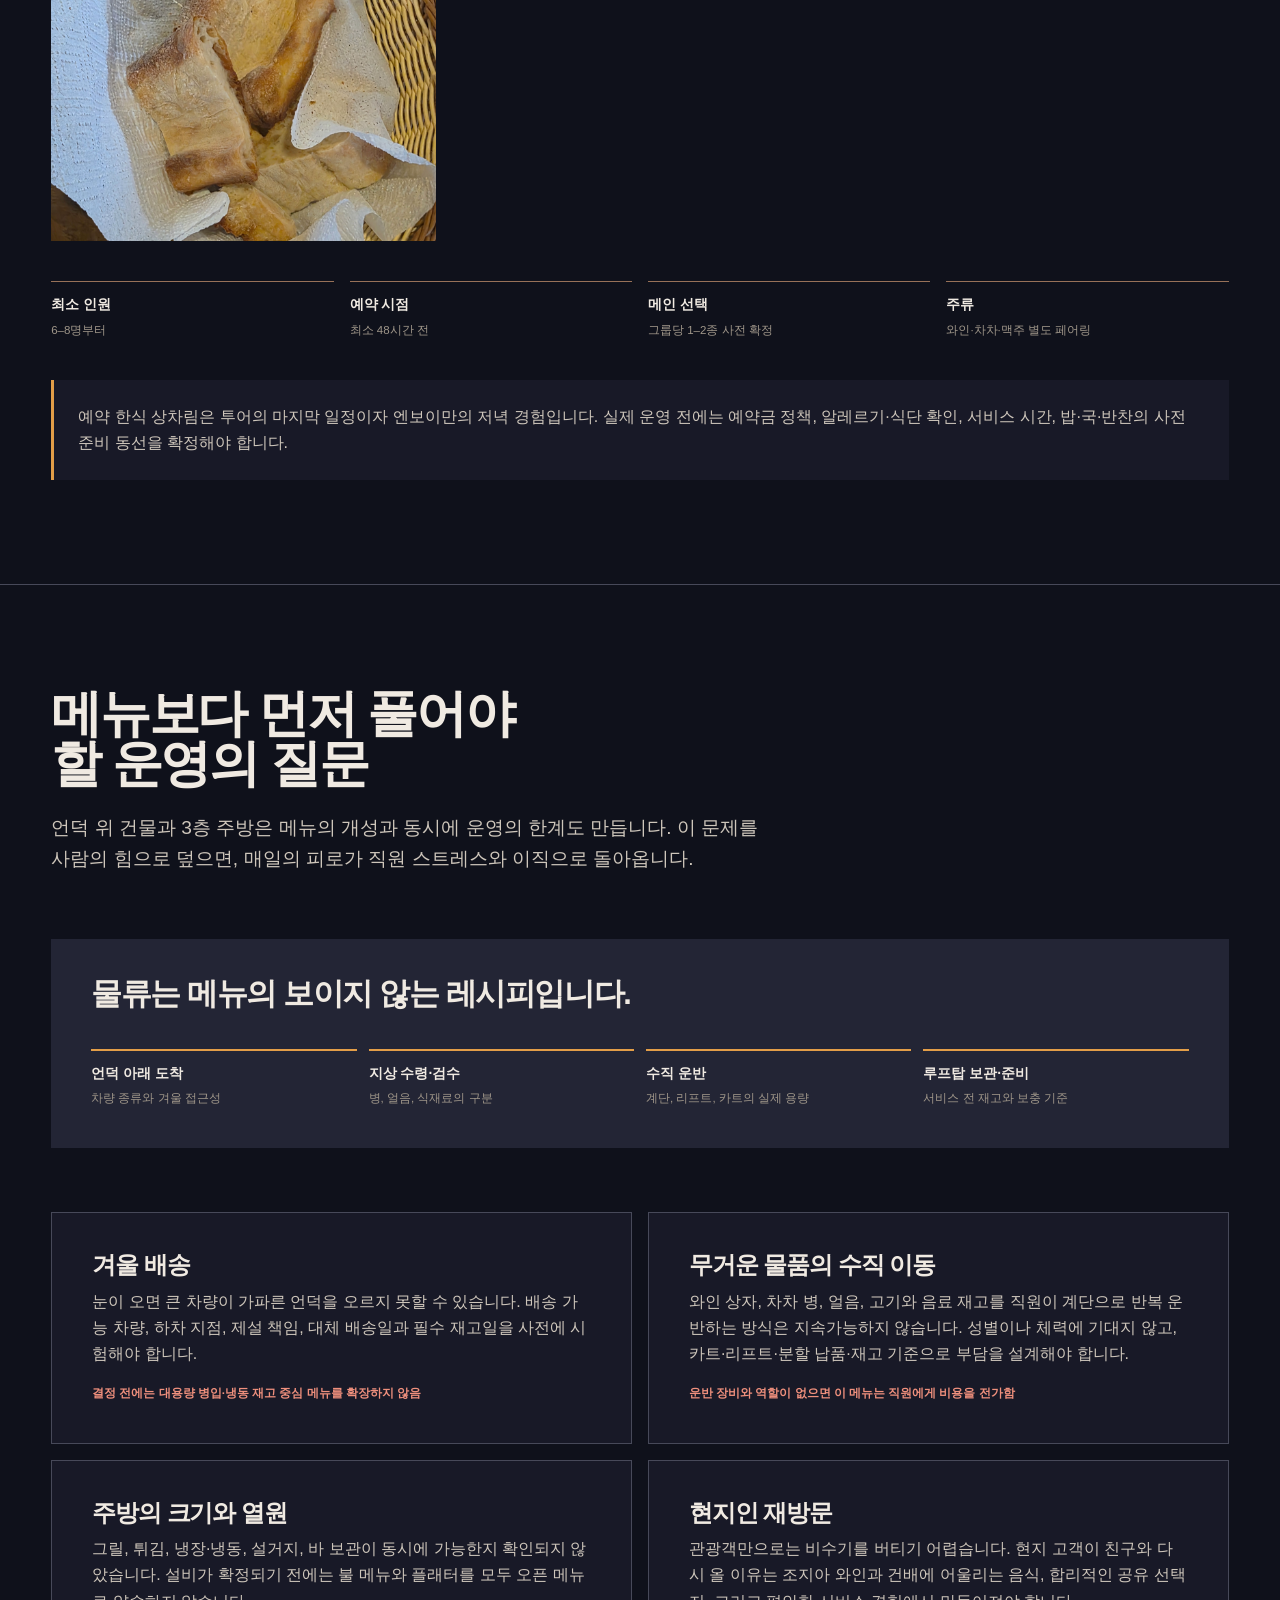
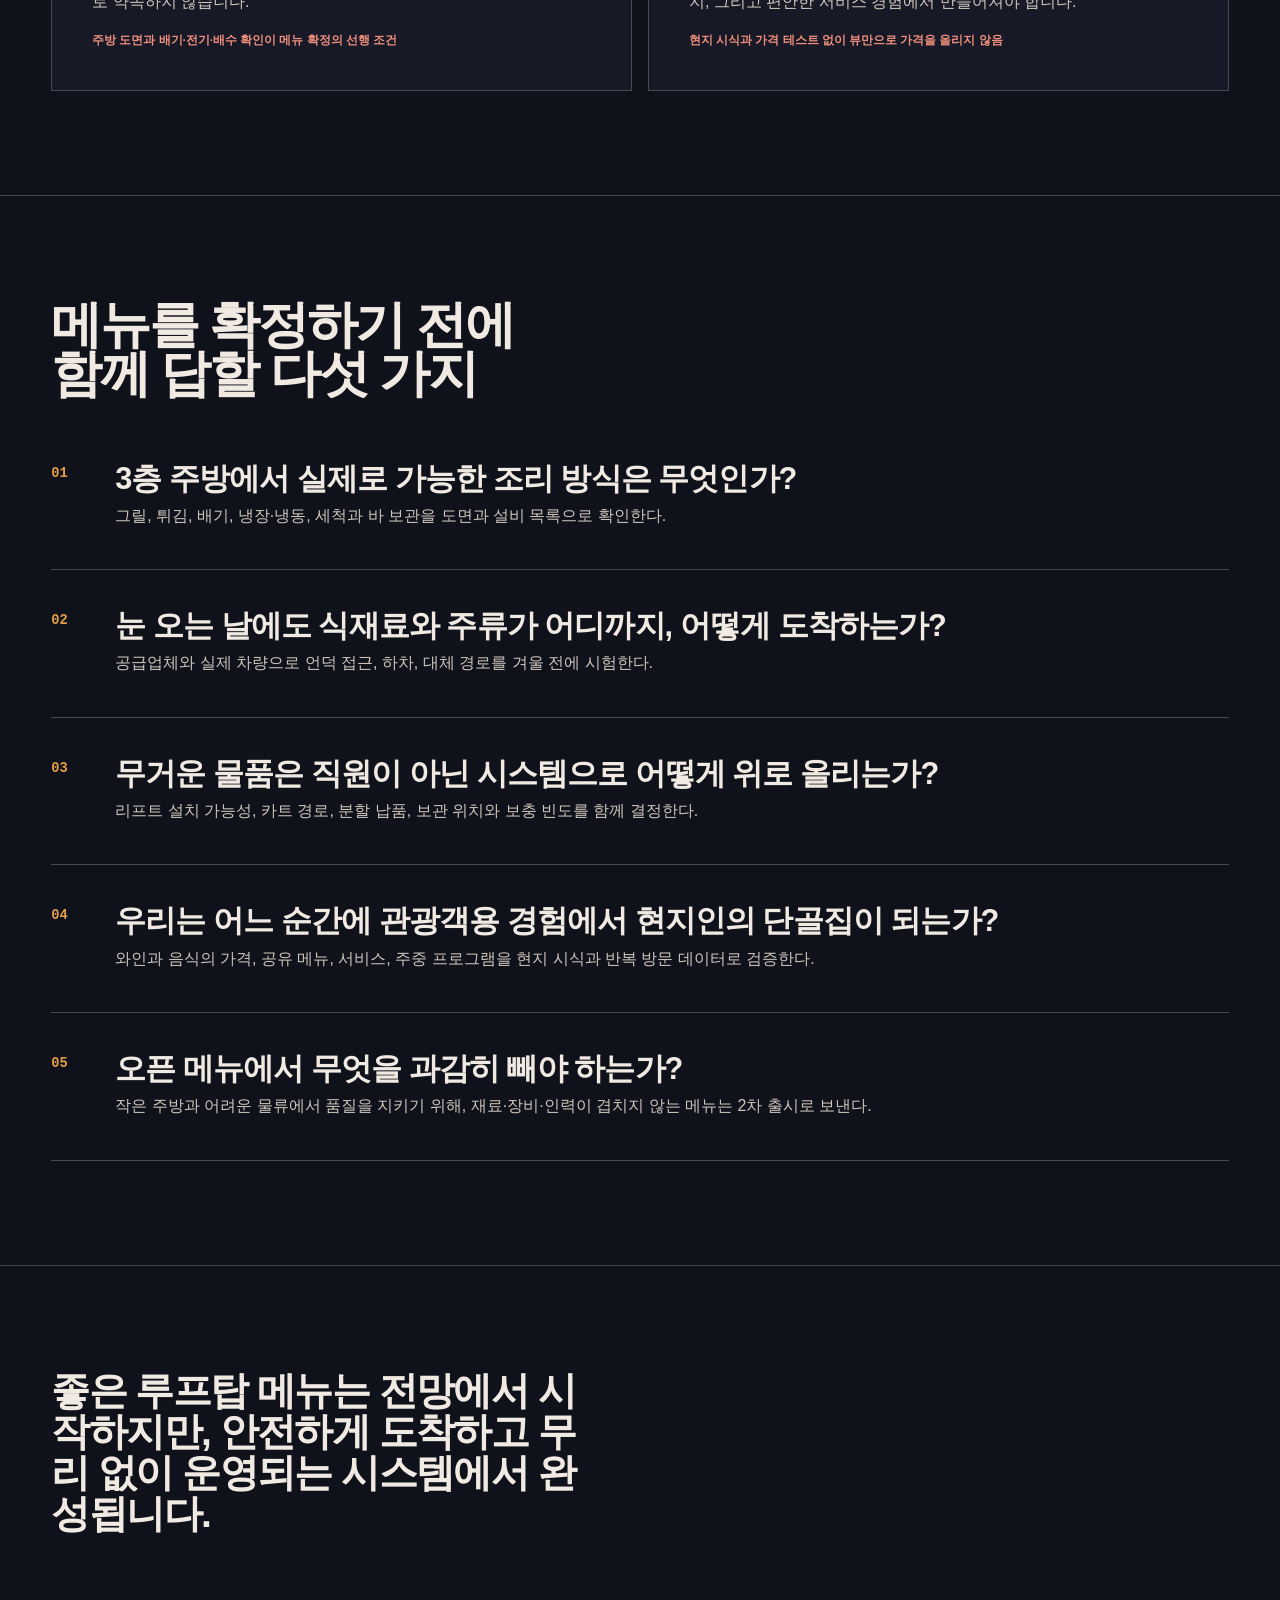
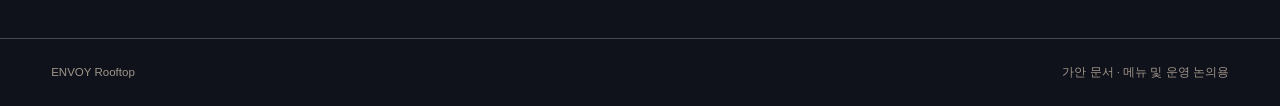
==== commit 0bd2516a: "Apply cafe and rooftop menu feedback" ====
--- a/rooftop/index.html
+++ b/rooftop/index.html
@@ -54,14 +54,13 @@
     .criteria-card h3 { margin-top: var(--space-md); font-size: var(--text-xl); }
     .criteria-card p { margin: var(--space-sm) 0 0; color: var(--color-ink-soft); }
     .menu-columns { display: grid; grid-template-columns: repeat(2, minmax(0, 1fr)); gap: var(--space-2xl); margin-top: var(--space-2xl); }
-    #menu .menu-group:has(#bar-title) { order: -2; }
-    #menu .menu-group:has(#soft-title) { order: -1; }
     .menu-group { min-width: 0; }
     .menu-group h3 { font-size: var(--text-xl); }
     .menu-group p { margin: var(--space-xs) 0 var(--space-md); color: var(--color-muted); font-size: var(--text-sm); }
     .menu-list { margin: 0; padding: 0; list-style: none; border-top: 1px solid var(--color-rule); }
     .menu-list li { display: flex; justify-content: space-between; gap: var(--space-md); padding: var(--space-sm) 0; border-bottom: 1px solid var(--color-rule); }
     .menu-list span:first-child { min-width: 0; font-weight: 700; }
+    .menu-list .item-desc { display: block; margin-top: var(--space-2xs); color: var(--color-muted); font-size: var(--text-xs); font-weight: 400; line-height: 1.4; }
     .menu-list .price { flex: 0 0 auto; color: var(--color-accent); font-family: var(--font-mono); font-size: var(--text-sm); white-space: nowrap; }
     .menu-list .tbc { color: var(--color-muted); }
     .menu-note { margin-top: var(--space-xl); padding: var(--space-lg); border-left: 3px solid var(--color-accent); background: var(--color-paper-2); color: var(--color-ink-soft); }
@@ -71,6 +70,8 @@
     .research-photo:nth-child(1), .research-photo:nth-child(6) { grid-column: span 6; }
     .research-photo img { display: block; width: 100%; aspect-ratio: 4 / 3; object-fit: cover; filter: saturate(0.86) contrast(1.03); transition: transform 220ms ease; }
     .research-photo a:hover img { transform: scale(1.025); }
+    .service-reference { margin-top: var(--space-2xl); }
+    .service-reference > p { max-width: 60ch; margin: 0; color: var(--color-muted); font-size: var(--text-sm); }
     .reservation-grid { display: grid; grid-template-columns: repeat(3, minmax(0, 1fr)); gap: var(--space-md); margin-top: var(--space-2xl); }
     .reservation-card { min-width: 0; padding: var(--space-xl); background: var(--color-paper-2); border-top: 3px solid var(--color-accent); }
     .reservation-card h3 { font-size: var(--text-xl); }
@@ -145,8 +146,8 @@
     </section>
 
     <section class="shell section" id="idea" aria-labelledby="idea-title">
-      <h2 id="idea-title" class="section-heading localized" data-ko="한 병의 와인과 다음 주문을 부르는 메뉴" data-en="A menu that calls for a bottle and the next order">한 병의 와인과 다음 주문을 부르는 메뉴</h2>
-      <p class="section-intro localized" data-ko="루프탑은 관광객에게는 조지아의 밤을 경험하는 자리, 현지인에게는 부담 없이 다시 올 수 있는 저녁 자리여야 합니다. 수익의 핵심은 테이블을 빨리 비우는 것이 아니라, 좋은 체류시간 안에 음료와 공유 메뉴의 두 번째 주문을 만드는 것입니다." data-en="The rooftop should give visitors a Georgian evening and give locals a place they can return to without hesitation. The revenue engine is not clearing a table quickly, but creating a second drink and a second shared plate during a good, unhurried stay.">루프탑은 관광객에게는 조지아의 밤을 경험하는 자리, 현지인에게는 부담 없이 다시 올 수 있는 저녁 자리여야 합니다. 수익의 핵심은 테이블을 빨리 비우는 것이 아니라, 좋은 체류시간 안에 음료와 공유 메뉴의 두 번째 주문을 만드는 것입니다.</p>
+      <h2 id="idea-title" class="section-heading localized" data-ko="BAM 공유: 기획 방향과 현장 인사이트" data-en="For BAM: Direction and Field Insights">BAM 공유: 기획 방향과 현장 인사이트</h2>
+      <p class="section-intro localized" data-ko="현지 식당을 방문하며 확인한 것은 ‘메뉴 수’보다 공유하기 쉬운 음식, 읽기 쉬운 가격, 그리고 오래 머물 수 있는 테이블 경험이 중요하다는 점입니다. 루프탑은 관광객에게 조지아의 밤을 경험하는 자리, 현지인에게는 부담 없이 다시 올 수 있는 저녁 자리여야 합니다. 수익의 핵심은 테이블을 빨리 비우는 것이 아니라 좋은 체류시간 안에 다음 잔과 다음 접시를 만드는 것입니다." data-en="Local restaurant visits showed that shareable food, readable pricing, and a table worth staying at matter more than menu count. The rooftop should give visitors a Georgian evening and give locals a place they can return to without hesitation. The revenue engine is not clearing a table quickly, but creating the next drink and the next plate during a good, unhurried stay.">현지 식당을 방문하며 확인한 것은 ‘메뉴 수’보다 공유하기 쉬운 음식, 읽기 쉬운 가격, 그리고 오래 머물 수 있는 테이블 경험이 중요하다는 점입니다. 루프탑은 관광객에게 조지아의 밤을 경험하는 자리, 현지인에게는 부담 없이 다시 올 수 있는 저녁 자리여야 합니다. 수익의 핵심은 테이블을 빨리 비우는 것이 아니라 좋은 체류시간 안에 다음 잔과 다음 접시를 만드는 것입니다.</p>
       <div class="manifest">
         <h3 class="localized" data-ko="우리는 회전율이 아니라, 오래 머무는 한 테이블의 다음 주문으로 수익을 만듭니다." data-en="We earn not through table turns, but through the next order from a table that chooses to stay.">우리는 회전율이 아니라, 오래 머무는 한 테이블의 다음 주문으로 수익을 만듭니다.</h3>
         <div>
@@ -172,7 +173,7 @@
 
     <section class="shell section" id="menu" aria-labelledby="menu-title">
       <h2 id="menu-title" class="section-heading localized" data-ko="루프탑 오픈 메뉴 가안" data-en="Provisional rooftop opening menu">루프탑 오픈 메뉴 가안</h2>
-      <p class="section-intro localized" data-ko="루프탑에서는 먼저 와인·차차·소주·하이볼 등 주류를 고르고, 이어 그 잔과 나눌 음식을 선택합니다. 초기 메뉴는 튀김기, 컨벡션 오븐, 킨칼리 삶는 냄비, 냉장 보관만으로 운영합니다. 가격은 작업용 가안이며 실제 레시피·포션·주방 동선과 원가 계산 뒤에 확정합니다." data-en="At the rooftop, guests choose wine, chacha, soju, or highballs first, then select food to share with the drinks. The opening menu is designed around one fryer, a convection oven, a khinkali pot, and cold storage. Prices are working estimates and will be confirmed after recipe, portion, kitchen-flow, and food-cost work.">루프탑에서는 먼저 와인·차차·소주·하이볼 등 주류를 고르고, 이어 그 잔과 나눌 음식을 선택합니다. 초기 메뉴는 튀김기, 컨벡션 오븐, 킨칼리 삶는 냄비, 냉장 보관만으로 운영합니다. 가격은 작업용 가안이며 실제 레시피·포션·주방 동선과 원가 계산 뒤에 확정합니다.</p>
+      <p class="section-intro localized" data-ko="메뉴판은 음식부터 시작하고, 그 아래에서 와인·차차·소주·하이볼을 제안합니다. 다만 운영 논리는 여전히 ‘공유 음식 → 다음 잔 → 다음 접시’입니다. 초기 메뉴는 튀김기, 컨벡션 오븐, 킨칼리 삶는 냄비, 냉장 보관만으로 운영하며 가격은 레시피·포션·주방 동선과 원가 계산 뒤 확정합니다." data-en="The menu begins with food and follows with wine, chacha, soju, and highballs. Its operating logic remains: a shared plate, then the next drink, then the next plate. The opening offer uses one fryer, a convection oven, a khinkali pot, and cold storage; prices are confirmed after recipe, portion, kitchen-flow, and food-cost work.">메뉴판은 음식부터 시작하고, 그 아래에서 와인·차차·소주·하이볼을 제안합니다. 다만 운영 논리는 여전히 ‘공유 음식 → 다음 잔 → 다음 접시’입니다. 초기 메뉴는 튀김기, 컨벡션 오븐, 킨칼리 삶는 냄비, 냉장 보관만으로 운영하며 가격은 레시피·포션·주방 동선과 원가 계산 뒤 확정합니다.</p>
       <div class="menu-columns">
         <section class="menu-group" aria-labelledby="share-title"><h3 id="share-title" class="localized" data-ko="건배를 위한 접시" data-en="Plates for a Toast">건배를 위한 접시</h3><p class="localized" data-ko="와인, 차차, 맥주와 함께 나누는 조지아식 안주" data-en="Georgian sharing plates for wine, chacha, and beer">와인, 차차, 맥주와 함께 나누는 조지아식 안주</p><ul class="menu-list"><li><span class="bilingual"><span class="ko">술구니, 훈제 술구니, 호두, 절임채소 보드</span><span class="en">Sulguni, Smoked Sulguni, Walnut and Pickle Board</span></span><span class="price">29 GEL</span></li><li><span class="bilingual"><span class="ko">프할리 3종과 옥수수빵</span><span class="en">Pkhali Trio with Corn Bread</span></span><span class="price">18 GEL</span></li><li><span class="bilingual"><span class="ko">마초니 고추장 딥과 로스트 감자</span><span class="en">Roast Potatoes with Matsoni Gochujang Dip</span></span><span class="price">13 GEL</span></li><li><span class="bilingual"><span class="ko">토마토, 오이, 허브, 호두 샐러드</span><span class="en">Tomato, Cucumber, Herb and Walnut Salad</span></span><span class="price">16 GEL</span></li><li><span class="bilingual"><span class="ko">마초니, 조지아 꿀, 호두, 제철 과일</span><span class="en">Matsoni, Georgian Honey, Walnut and Seasonal Fruit</span></span><span class="price">14 GEL</span></li></ul></section>
         <section class="menu-group" aria-labelledby="chicken-title"><h3 id="chicken-title" class="localized" data-ko="프라이드와 로스트" data-en="Fried and Roasted">프라이드와 로스트</h3><p class="localized" data-ko="치킨과 돼지고기만으로 시작하는 한국식 안주 축" data-en="A Korean drinking-food core built only around chicken and pork">치킨과 돼지고기만으로 시작하는 한국식 안주 축</p><ul class="menu-list"><li><span class="bilingual"><span class="ko">한국식 프라이드 치킨</span><span class="en">Korean Fried Chicken</span></span><span class="price">27 GEL</span></li><li><span class="bilingual"><span class="ko">간장마늘 또는 고추장 트케말리 소스</span><span class="en">Soy Garlic or Gochujang Tkemali Sauce</span></span><span class="price tbc"><span class="lang-ko">소스 선택</span><span class="lang-en">Choose a Sauce</span></span></li><li><span class="bilingual"><span class="ko">허브 로스트 치킨</span><span class="en">Herb Roasted Chicken</span></span><span class="price">29 GEL</span></li><li><span class="bilingual"><span class="ko">허브·향신료 로스트 포크와 트케말리</span><span class="en">Herb &amp; Spice Roast Pork with Tkemali</span></span><span class="price">29 GEL</span></li><li><span class="bilingual"><span class="ko">치킨 버거</span><span class="en">Chicken Burger</span></span><span class="price">20 GEL</span></li></ul></section>
@@ -210,6 +211,14 @@
         <article class="reservation-card"><h3 class="localized" data-ko="한국식 치맥 상차림" data-en="Korean Chimaek Table">한국식 치맥 상차림</h3><p class="localized" data-ko="한국식 프라이드 치킨, 감자 또는 떡, 반찬 3종, 밥 소량. 맥주 또는 하이볼을 별도 페어링으로 추가" data-en="Korean fried chicken, potatoes or rice cakes, three side dishes, and a small rice portion. Beer or highball can be added as a separate pairing">한국식 프라이드 치킨, 감자 또는 떡, 반찬 3종, 밥 소량. 맥주 또는 하이볼을 별도 페어링으로 추가</p><span class="price">38–42 GEL / <span class="lang-ko">인</span><span class="lang-en">person</span></span></article>
         <article class="reservation-card"><h3 class="localized" data-ko="조지아-한국 건배 상차림" data-en="Georgian–Korean Toast Table">조지아-한국 건배 상차림</h3><p class="localized" data-ko="로스트 치킨 또는 포크, 프할리·킨칼리, 한국식 반찬, 밥. 조지아 와인 또는 차차 페어링 선택" data-en="Roast chicken or pork, pkhali, khinkali, Korean side dishes, and rice. Choose a Georgian wine or chacha pairing">로스트 치킨 또는 포크, 프할리·킨칼리, 한국식 반찬, 밥. 조지아 와인 또는 차차 페어링 선택</p><span class="price">45–55 GEL / <span class="lang-ko">인</span><span class="lang-en">person</span></span></article>
       </div>
+      <div class="service-reference">
+        <p class="localized" data-ko="상차림 참고 사진 · 현지 식당에서 관찰한 공유식 구성, 반찬의 밀도, 국물 요리와 메뉴판 표기 방식입니다. 엔보이의 최종 플레이팅은 별도 레시피·원가·서비스 테스트 후 확정합니다." data-en="Table-setting references · observed examples of shared dishes, side-dish density, hot bowls, and menu presentation from local restaurants. Envoy’s final plating will be confirmed separately after recipe, cost, and service tests.">상차림 참고 사진 · 현지 식당에서 관찰한 공유식 구성, 반찬의 밀도, 국물 요리와 메뉴판 표기 방식입니다. 엔보이의 최종 플레이팅은 별도 레시피·원가·서비스 테스트 후 확정합니다.</p>
+        <div class="research-gallery" aria-label="상차림 참고 사진">
+          <figure class="research-photo"><a href="research/20260804_185836.jpg" target="_blank" rel="noopener"><img src="research/20260804_185836.jpg" alt="공유 메뉴와 반찬이 함께 제시된 현지 식당 메뉴" loading="lazy"></a></figure>
+          <figure class="research-photo"><a href="research/Scan_20260810_191922.jpg" target="_blank" rel="noopener"><img src="research/Scan_20260810_191922.jpg" alt="공유 테이블 위의 음식과 허브" loading="lazy"></a></figure>
+          <figure class="research-photo"><a href="research/20260804_191248.jpg" target="_blank" rel="noopener"><img src="research/20260804_191248.jpg" alt="따뜻한 국물 요리와 허브를 올린 상차림" loading="lazy"></a></figure>
+        </div>
+      </div>
       <div class="reservation-rules" aria-label="Reservation conditions">
         <div class="reservation-rule"><b class="localized" data-ko="최소 인원" data-en="Minimum group">최소 인원</b><span class="localized" data-ko="6–8명부터" data-en="6–8 guests">6–8명부터</span></div>
         <div class="reservation-rule"><b class="localized" data-ko="예약 시점" data-en="Lead time">예약 시점</b><span class="localized" data-ko="최소 48시간 전" data-en="At least 48 hours ahead">최소 48시간 전</span></div>
@@ -247,6 +256,78 @@
   <footer class="shell footer"><span>ENVOY Rooftop</span><span class="localized" data-ko="가안 문서 · 메뉴 및 운영 논의용" data-en="Provisional document · for menu and operations discussion">가안 문서 · 메뉴 및 운영 논의용</span></footer>
   <script>
     (() => {
+      const menuDetails = {
+        'share-title': [
+          ['술구니 치즈 보드', 'Sulguni Cheese Board', '술구니·훈제 술구니·호두·절임채소를 나누는 첫 접시', 'Sulguni, smoked sulguni, walnut, and pickles for sharing'],
+          ['프할리 트리오', 'Pkhali Trio', '세 가지 채소·호두 스프레드와 옥수수빵', 'Three vegetable-and-walnut spreads with corn bread'],
+          ['로스트 감자', 'Roast Potatoes', '마초니 향신료 딥을 곁들인 따뜻한 감자', 'Warm roast potatoes with a matsoni spice dip'],
+          ['허브·호두 샐러드', 'Herb & Walnut Salad', '토마토, 오이, 허브와 호두를 가볍게 버무린 샐러드', 'Tomato, cucumber, herbs, and walnut in a light salad'],
+          ['마초니 과일 볼', 'Matsoni Fruit Bowl', '마초니, 조지아 꿀, 호두와 제철 과일', 'Matsoni, Georgian honey, walnut, and seasonal fruit'],
+        ],
+        'chicken-title': [
+          ['한국식 프라이드 치킨', 'Korean Fried Chicken', '바삭한 치킨과 간장마늘 또는 향신료 트케말리 소스', 'Crisp chicken with soy garlic or spiced tkemali sauce'],
+          ['소스 선택', 'Choose a Sauce', '간장마늘 또는 향신료 트케말리 중 한 가지 선택', 'Choose soy garlic or spiced tkemali'],
+          ['허브 로스트 치킨', 'Herb Roast Chicken', '전기 컨벡션 오븐으로 구운 허브 치킨', 'Herb chicken roasted in the electric convection oven'],
+          ['허브 로스트 포크', 'Herb Roast Pork', '허브·향신료 로스트 포크와 트케말리', 'Herb and spice roast pork with tkemali'],
+          ['치킨 버거', 'Chicken Burger', '치킨 재료를 공유하는 간결한 한 손 메뉴', 'A simple hand-held menu that shares the chicken prep'],
+        ],
+        'khinkali-title': [
+          ['삶은 킨칼리', 'Boiled Khinkali', '고기 또는 버섯 선택 · 5개', 'Meat or mushroom choice · 5 pieces'],
+          ['바삭한 튀김 킨칼리', 'Crispy Fried Khinkali', '튀김 킨칼리 5개와 향신료 트케말리 딥', 'Five fried khinkali with a spiced tkemali dip'],
+          ['치맥 세트', 'Chimaek Set', '프라이드 치킨과 로컬 맥주 2병 · 원가 확인 후 확정', 'Fried chicken and two local beers · confirm after costing'],
+          ['와인·킨칼리 세트', 'Wine & Khinkali Set', '킨칼리 5개와 글라스 와인 2잔 · 원가 확인 후 확정', 'Five khinkali and two glasses of wine · confirm after costing'],
+          ['엔보이 믹스드 미트 콤보', 'Envoy Mixed Meat Combo', '프라이드 치킨 반마리, 로스트 포크, 감자와 절임채소 · 2–3인', 'Half fried chicken, roast pork, potatoes, and pickles · for 2–3'],
+          ['루프탑 저녁 라면', 'Rooftop Evening Ramen', '전용 조리기로 준비하는 한국 라면 · 17:00 이후', 'Korean ramen prepared with a dedicated cooker · after 17:00'],
+          ['계란 또는 치즈 추가', 'Add Egg or Cheese', '라면 전용 추가 선택', 'Ramen-only add-on'],
+        ],
+        'bar-title': [
+          ['르카치텔리', 'Rkatsiteli', '드라이 화이트 · 글라스 또는 보틀', 'Dry white · glass or bottle'],
+          ['앰버 르카치텔리', 'Amber Rkatsiteli', '크베브리 앰버 와인 · 글라스 또는 보틀', 'Qvevri amber wine · glass or bottle'],
+          ['사페라비', 'Saperavi', '드라이 레드 · 글라스 또는 보틀', 'Dry red · glass or bottle'],
+          ['킨즈마라울리', 'Kindzmarauli', '세미 스위트 레드 · 글라스 또는 보틀', 'Semi-sweet red · glass or bottle'],
+          ['무쿠자니', 'Mukuzani', '드라이 레드 · 보틀 전용', 'Dry red · bottle only'],
+          ['조지아 로제', 'Georgian Rosé', '가볍게 나누기 좋은 보틀 전용 로제', 'An easy-to-share rosé, bottle only'],
+          ['로컬 차차', 'Local Chacha', '조지아식 건배를 위한 50ml 샷', 'A 50 ml pour for a Georgian toast'],
+          ['진로 오리지널 소주', 'Jinro Original Soju', '360ml · 한국 주류 선택', '360 ml · a Korean spirits choice'],
+          ['진로 과일소주', 'Jinro Fruit Soju', '360ml · 한 번에 한 가지 맛만 운영', '360 ml · one flavour at a time'],
+          ['로컬 크래프트 맥주', 'Local Craft Beer', '병 또는 캔 · 치킨과 가볍게 페어링', 'Bottle or can · an easy chicken pairing'],
+          ['클래식 위스키 하이볼', 'Classic Whisky Highball', '위스키 40ml, 소다와 감귤', '40 ml whisky with soda and citrus'],
+          ['시그니처 선셋 칵테일', 'Signature Sunset Cocktail', '해 질 무렵 한 잔을 위한 루프탑 시그니처', 'A rooftop signature for the sunset hour'],
+        ],
+        'soft-title': [
+          ['생수', 'Still Water', '시판 생수', 'Bottled still water'],
+          ['탄산수', 'Sparkling Water', '보르조미 또는 나베글라비', 'Borjomi or Nabeglavi'],
+          ['탄산음료', 'Soft Drinks', '코카콜라, 제로, 환타 또는 스프라이트', 'Coca-Cola, Zero, Fanta, or Sprite'],
+          ['타르훈 시트러스 에이드', 'Tarkhun Citrus Fizz', '조지아 타르훈 레모네이드에서 출발한 시그니처 피즈', 'A signature fizz inspired by Georgian tarragon lemonade'],
+          ['제철 과일 조지아 에이드', 'Seasonal Georgian Fruit Fizz', '제철 과일로 개발하는 후속 피즈', 'A future fizz developed with seasonal fruit'],
+        ],
+      };
+      Object.entries(menuDetails).forEach(([headingId, details]) => {
+        const section = document.querySelector(`[aria-labelledby="${headingId}"]`);
+        if (!section) return;
+        section.querySelectorAll('.menu-list > li').forEach((item, index) => {
+          const detail = details[index];
+          const bilingual = item.querySelector('.bilingual');
+          const ko = bilingual?.querySelector('.ko');
+          const en = bilingual?.querySelector('.en');
+          if (!detail || !ko || !en) return;
+          ko.textContent = detail[0];
+          en.textContent = detail[1];
+          let content = bilingual.parentElement;
+          if (content === item) {
+            content = document.createElement('span');
+            item.insertBefore(content, bilingual);
+            content.append(bilingual);
+          }
+          let description = item.querySelector('.item-desc');
+          if (!description) {
+            description = document.createElement('span');
+            description.className = 'item-desc';
+            content.append(description);
+          }
+          description.innerHTML = `<span class="lang-ko">${detail[2]}</span><span class="lang-en">${detail[3]}</span>`;
+        });
+      });
       const body = document.body;
       const buttons = document.querySelectorAll('[data-language]');
       const localized = document.querySelectorAll('.localized');
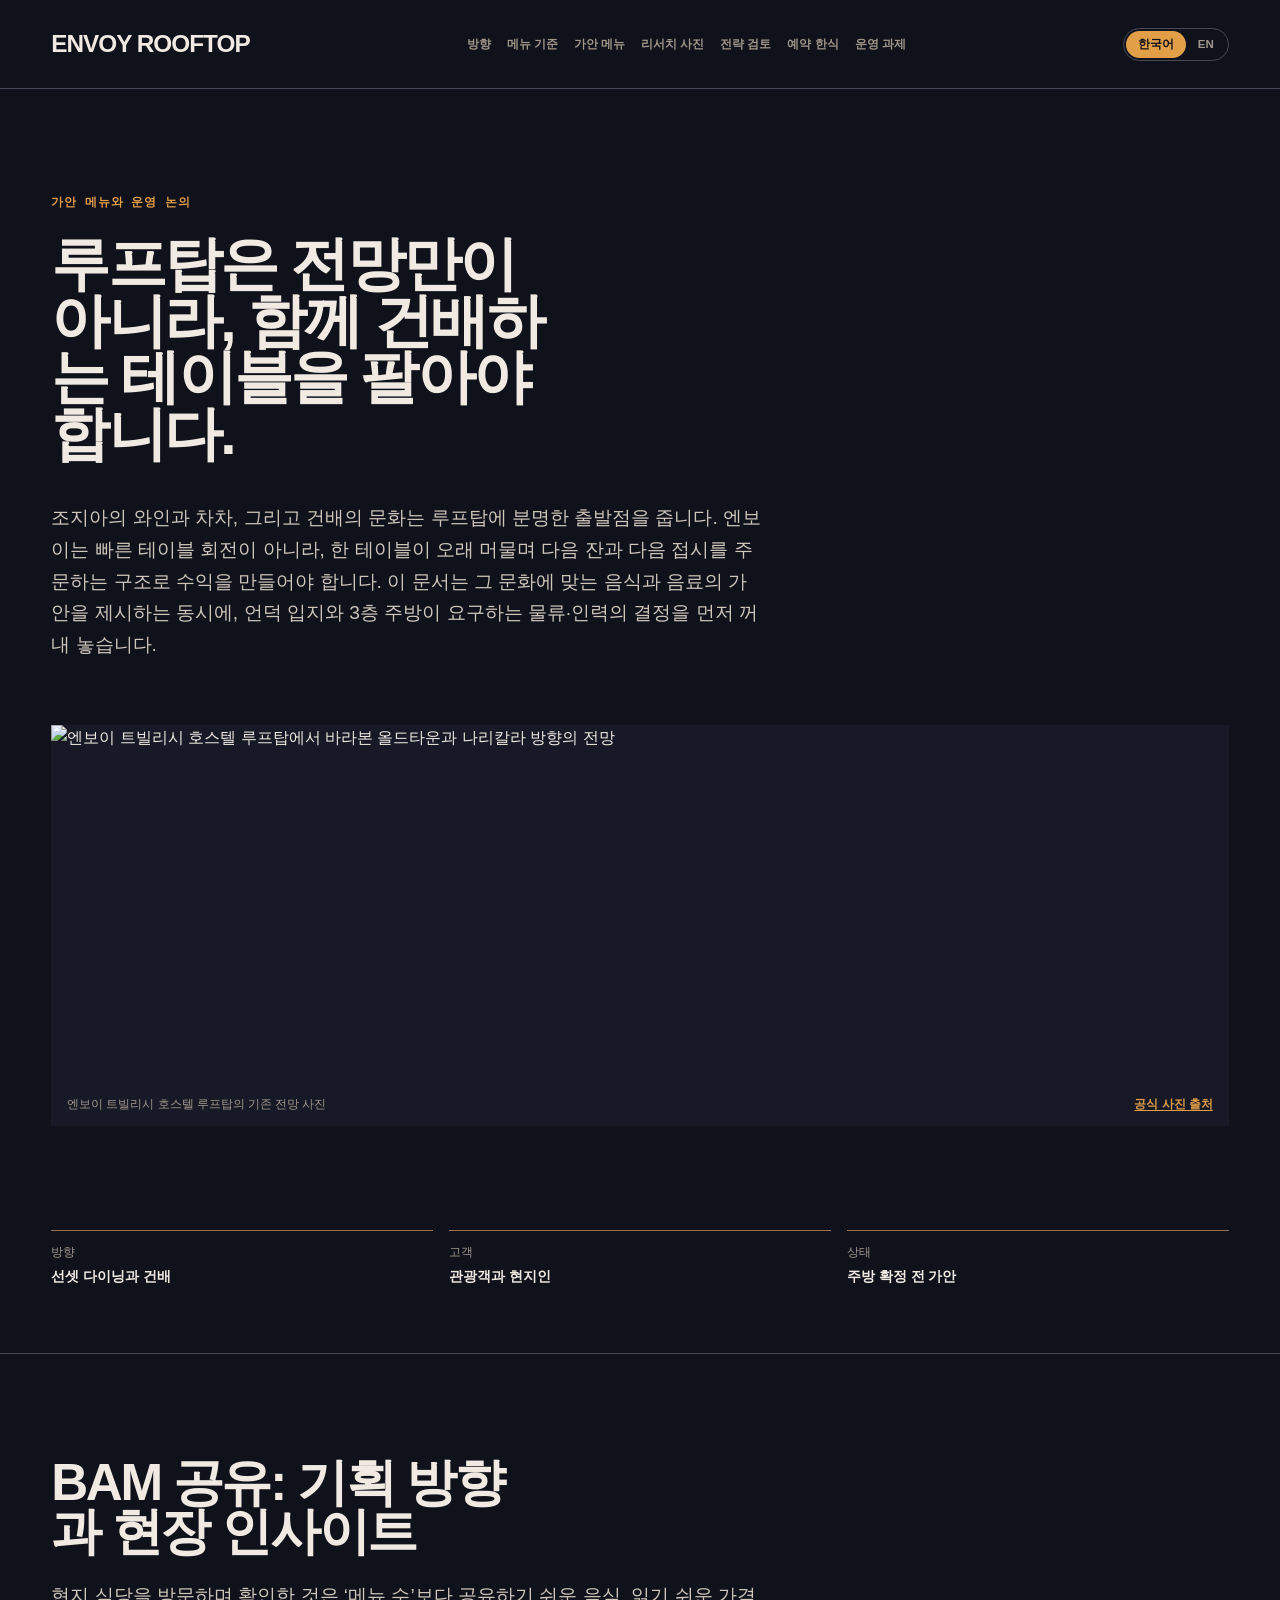
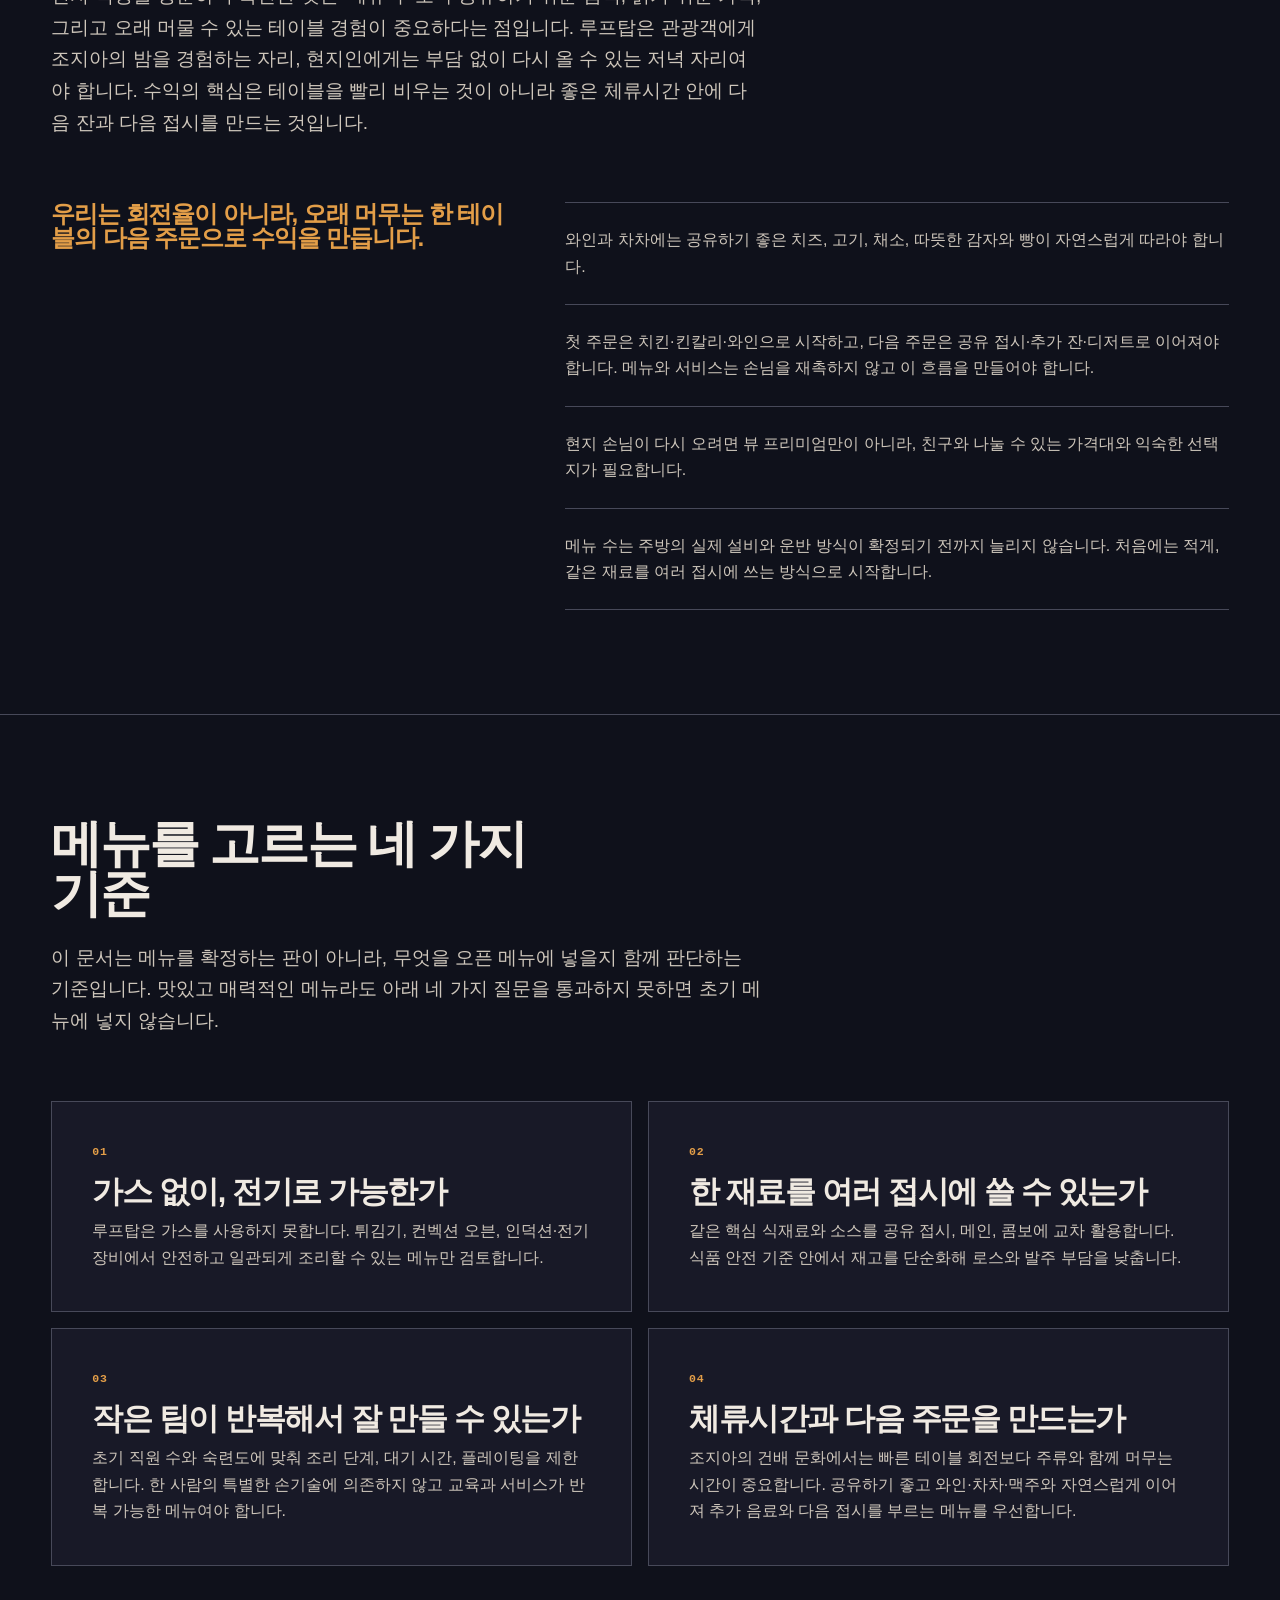
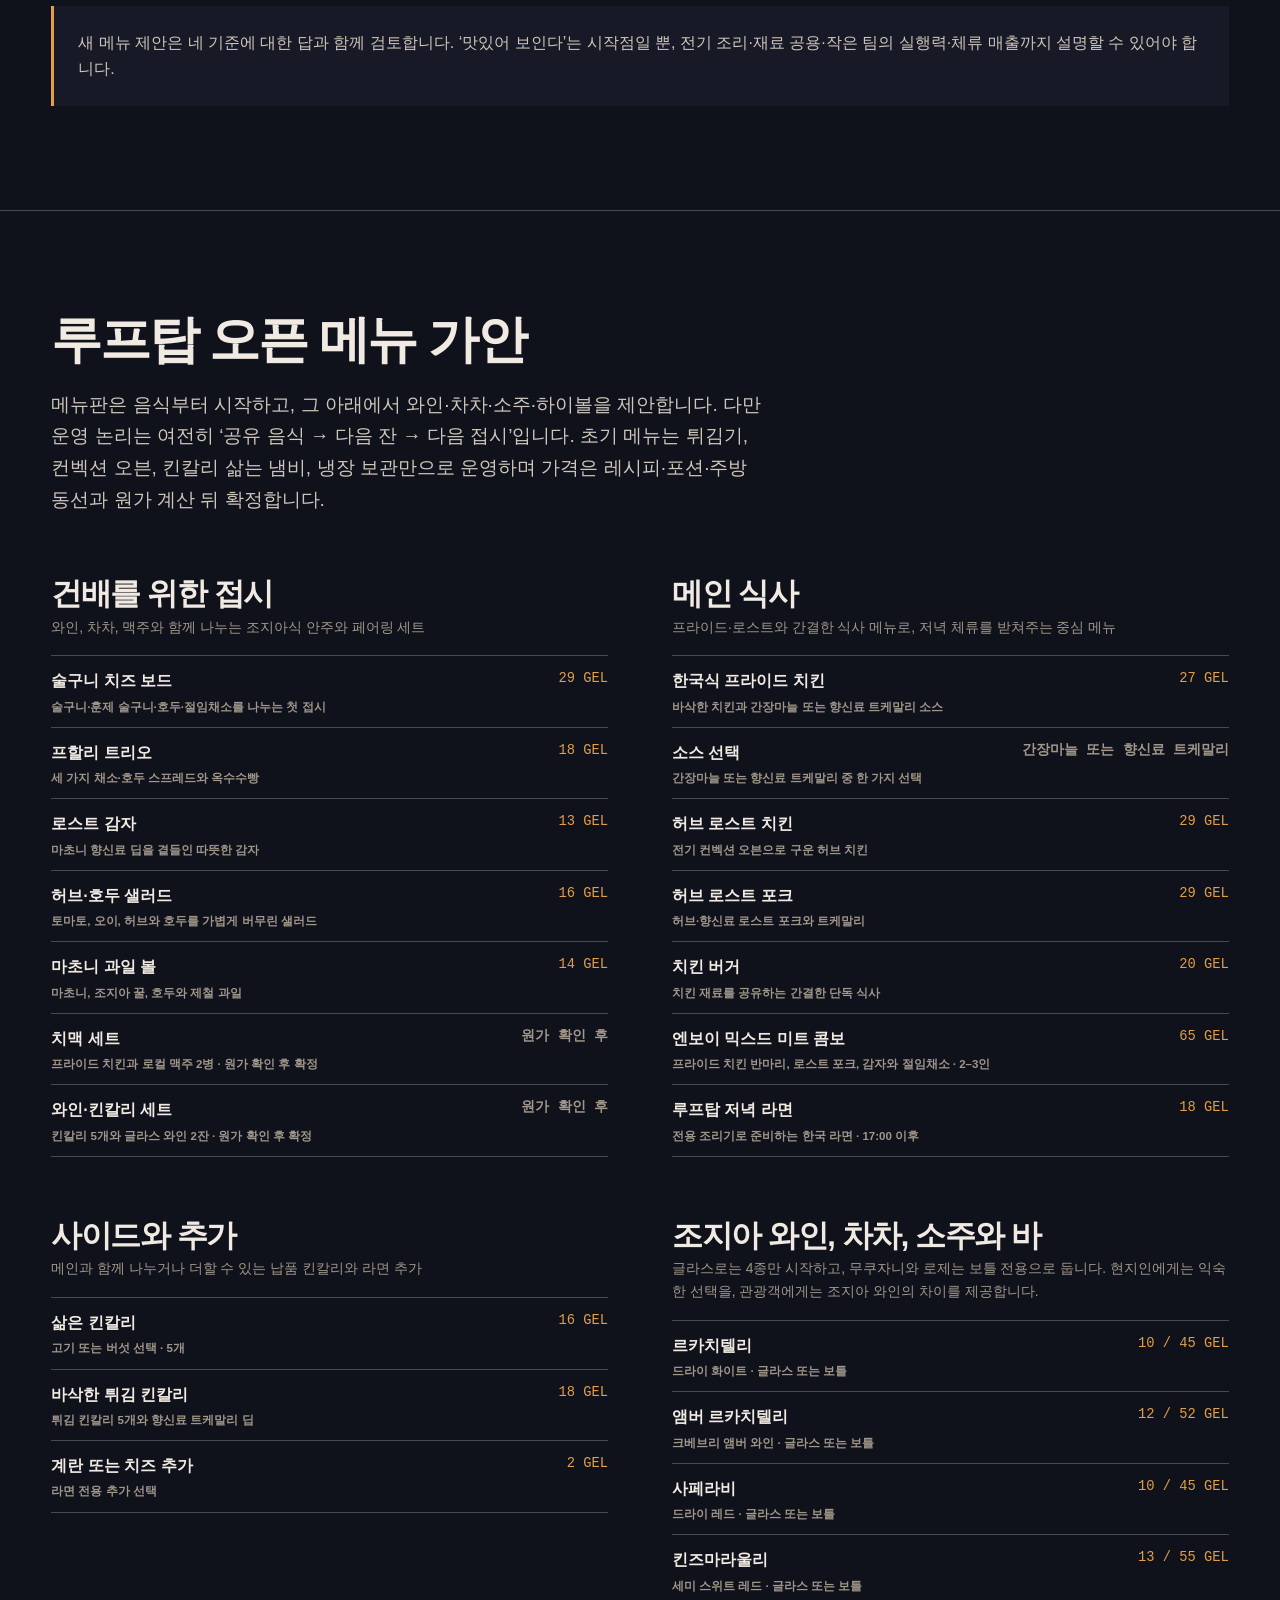
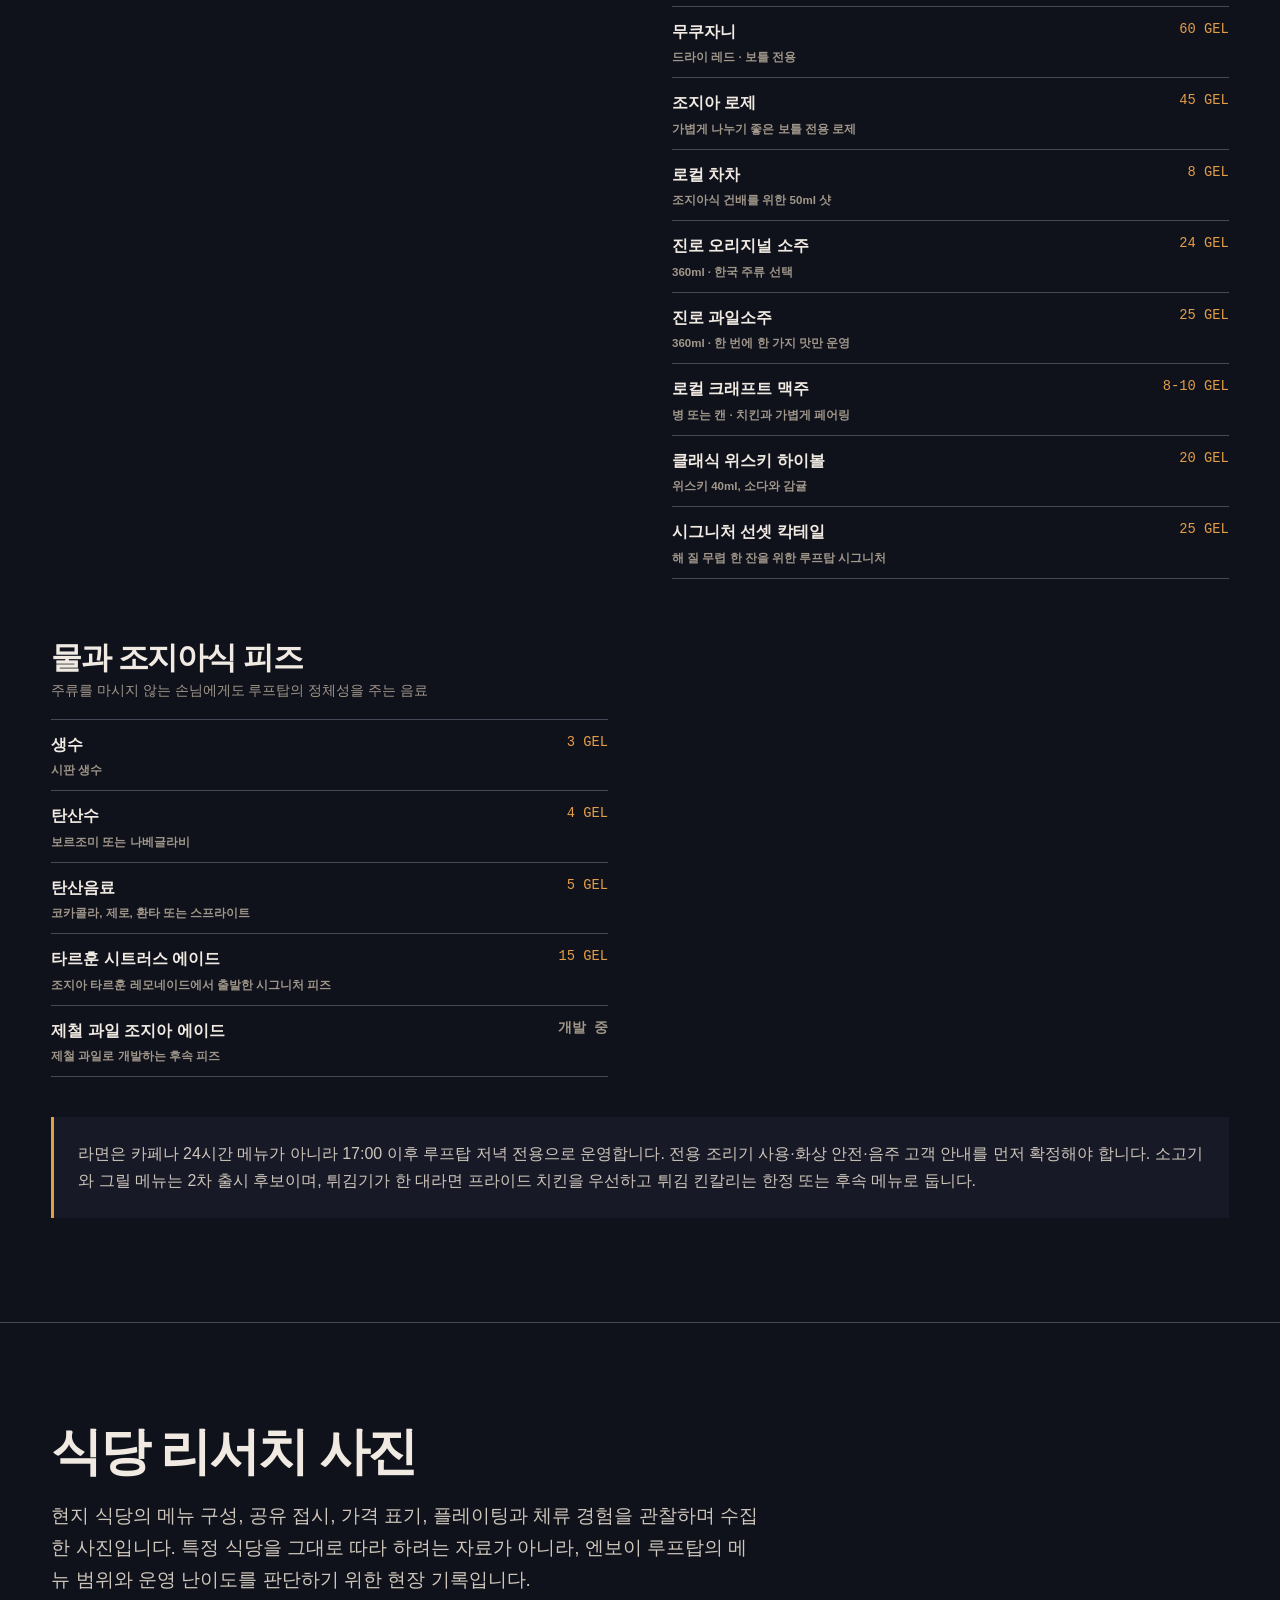
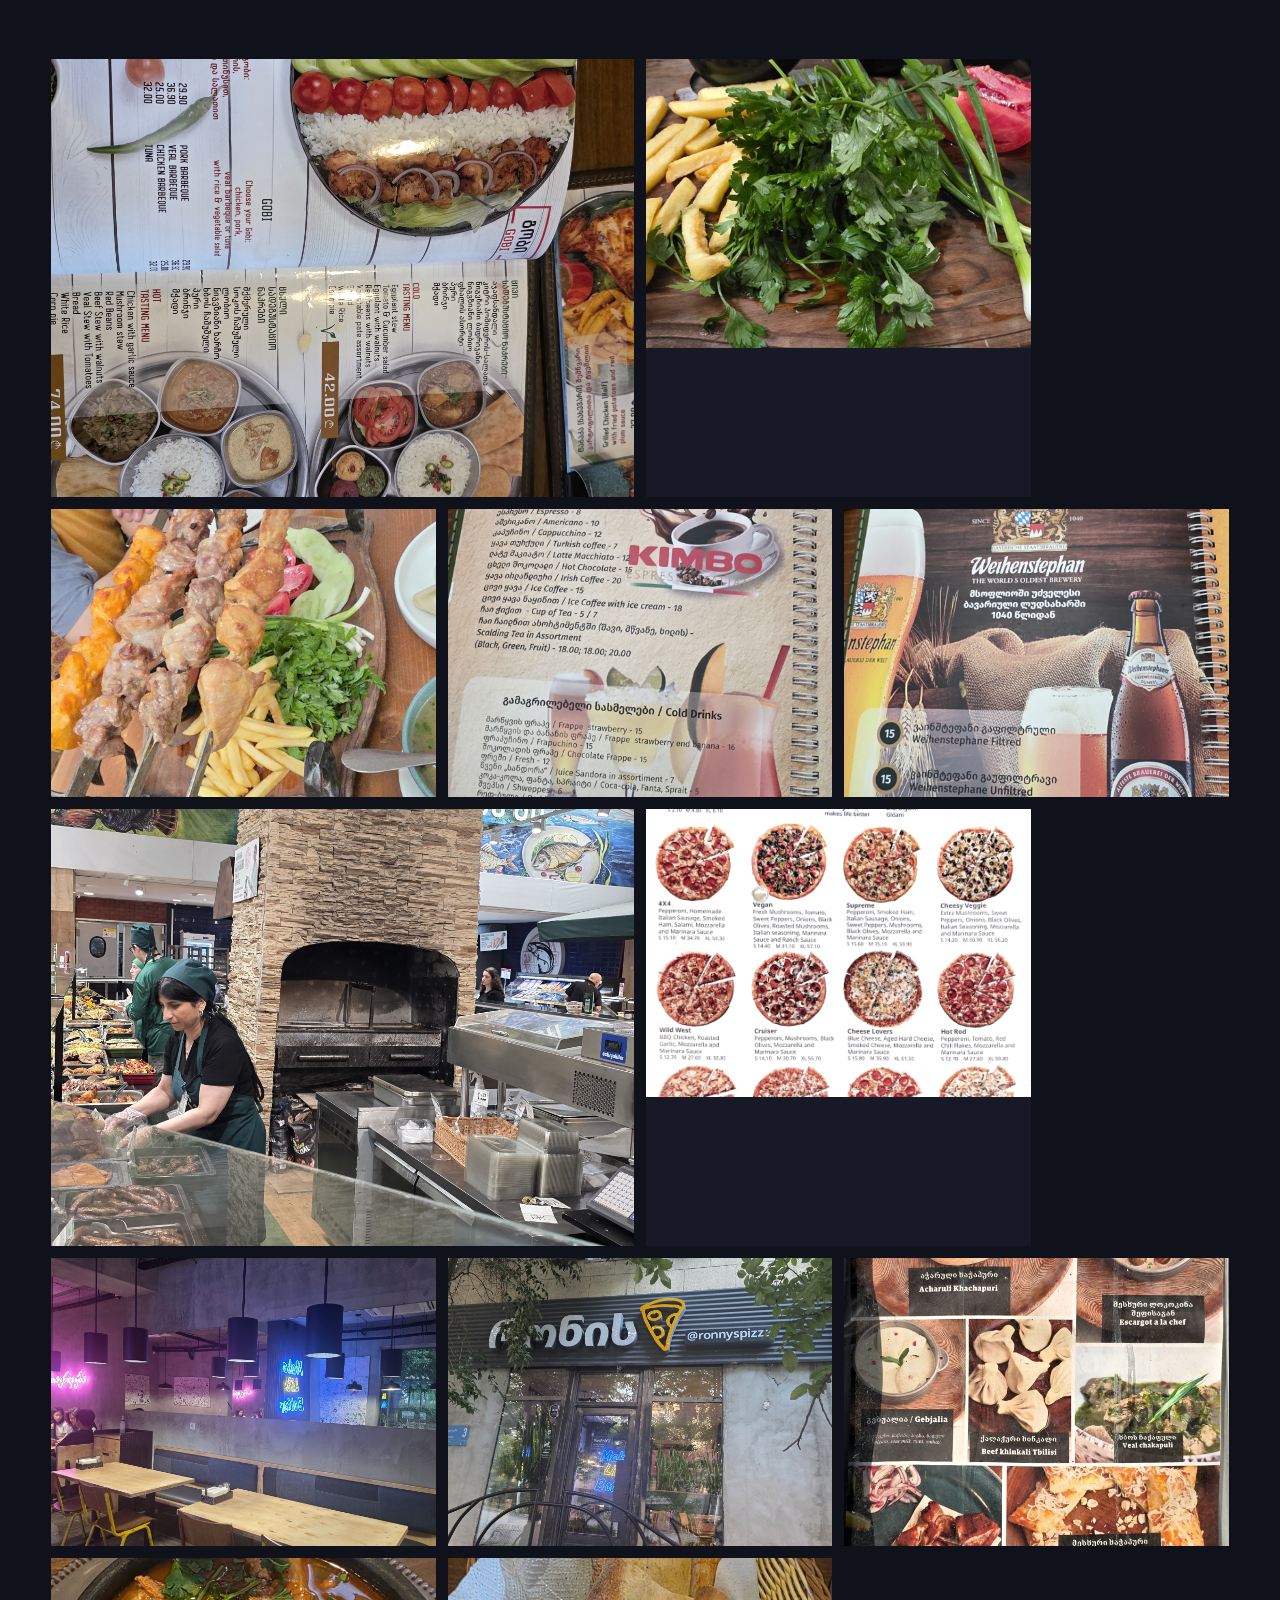
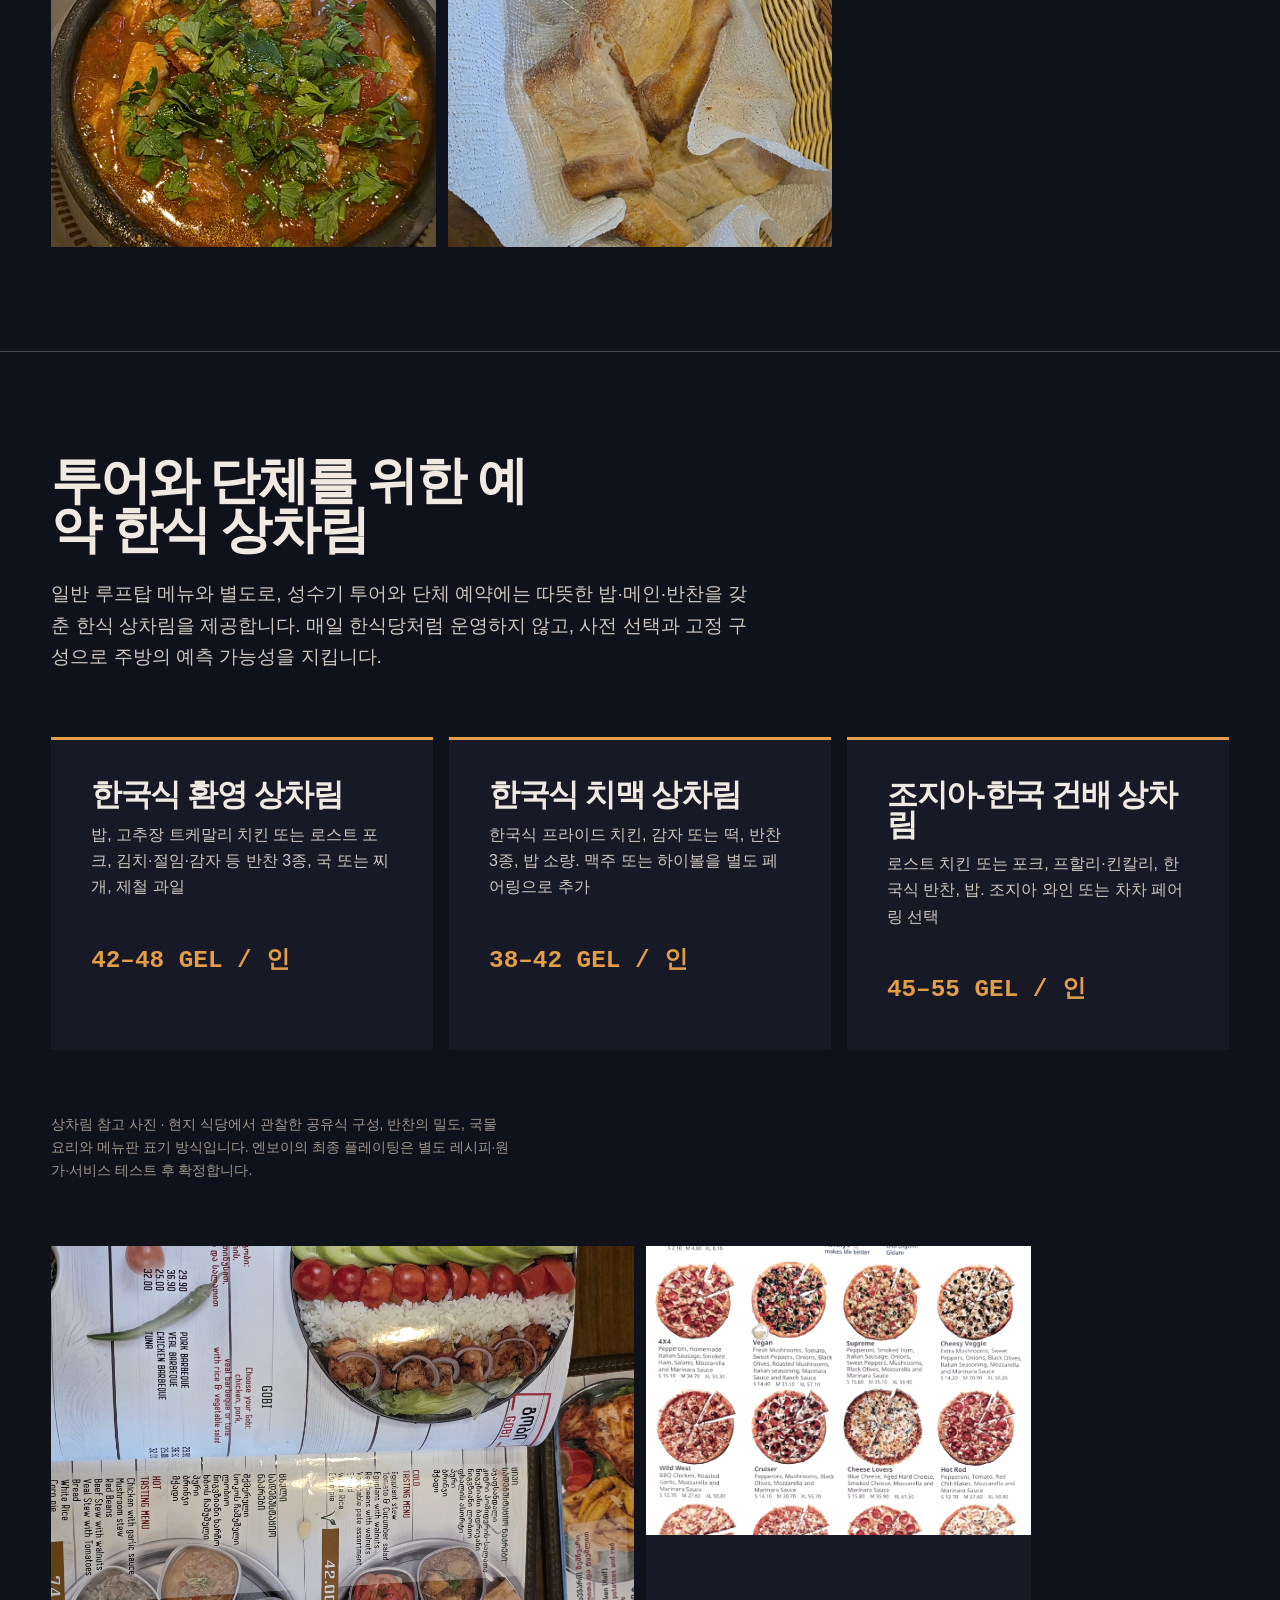
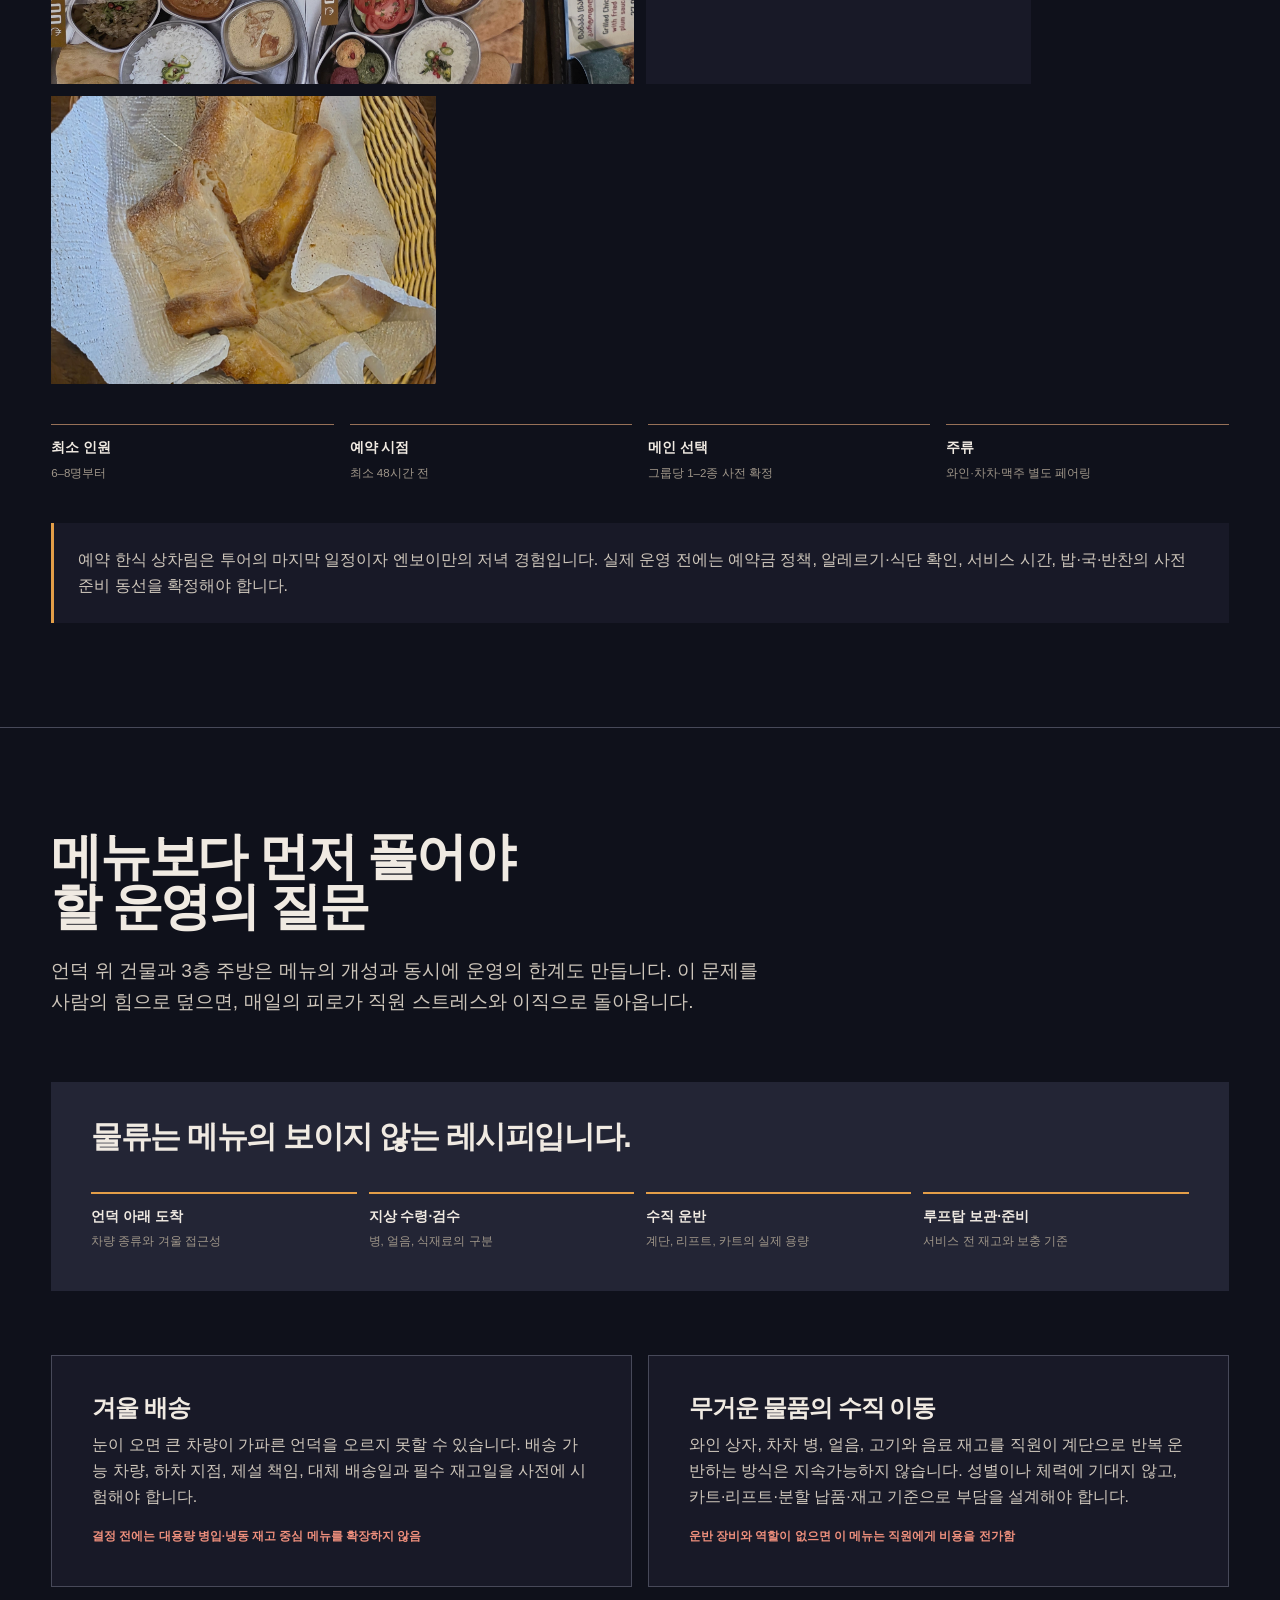
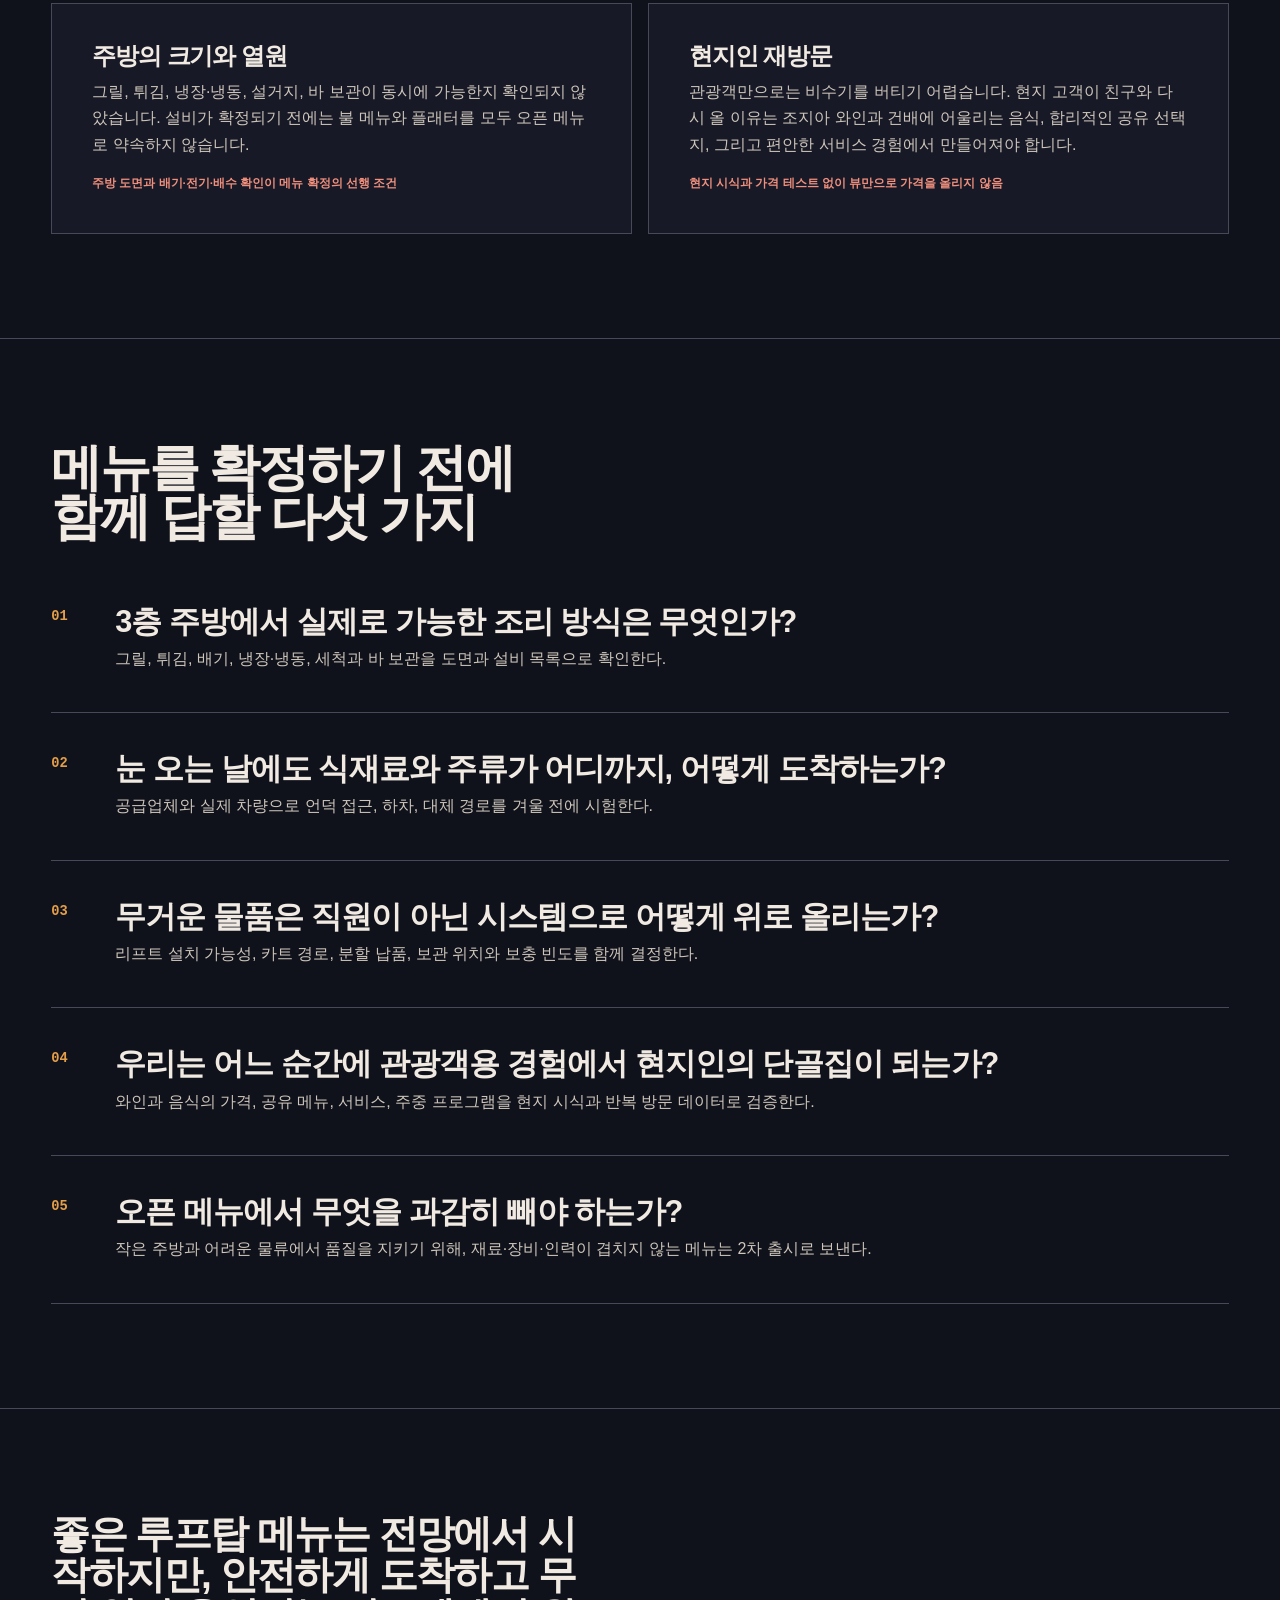
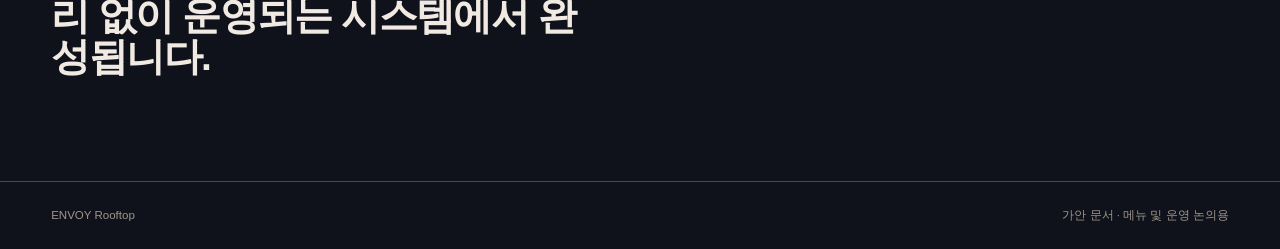
==== commit c548c2b8: "Refine breakfast access and rooftop menu categories" ====
--- a/rooftop/index.html
+++ b/rooftop/index.html
@@ -175,9 +175,9 @@
       <h2 id="menu-title" class="section-heading localized" data-ko="루프탑 오픈 메뉴 가안" data-en="Provisional rooftop opening menu">루프탑 오픈 메뉴 가안</h2>
       <p class="section-intro localized" data-ko="메뉴판은 음식부터 시작하고, 그 아래에서 와인·차차·소주·하이볼을 제안합니다. 다만 운영 논리는 여전히 ‘공유 음식 → 다음 잔 → 다음 접시’입니다. 초기 메뉴는 튀김기, 컨벡션 오븐, 킨칼리 삶는 냄비, 냉장 보관만으로 운영하며 가격은 레시피·포션·주방 동선과 원가 계산 뒤 확정합니다." data-en="The menu begins with food and follows with wine, chacha, soju, and highballs. Its operating logic remains: a shared plate, then the next drink, then the next plate. The opening offer uses one fryer, a convection oven, a khinkali pot, and cold storage; prices are confirmed after recipe, portion, kitchen-flow, and food-cost work.">메뉴판은 음식부터 시작하고, 그 아래에서 와인·차차·소주·하이볼을 제안합니다. 다만 운영 논리는 여전히 ‘공유 음식 → 다음 잔 → 다음 접시’입니다. 초기 메뉴는 튀김기, 컨벡션 오븐, 킨칼리 삶는 냄비, 냉장 보관만으로 운영하며 가격은 레시피·포션·주방 동선과 원가 계산 뒤 확정합니다.</p>
       <div class="menu-columns">
-        <section class="menu-group" aria-labelledby="share-title"><h3 id="share-title" class="localized" data-ko="건배를 위한 접시" data-en="Plates for a Toast">건배를 위한 접시</h3><p class="localized" data-ko="와인, 차차, 맥주와 함께 나누는 조지아식 안주" data-en="Georgian sharing plates for wine, chacha, and beer">와인, 차차, 맥주와 함께 나누는 조지아식 안주</p><ul class="menu-list"><li><span class="bilingual"><span class="ko">술구니, 훈제 술구니, 호두, 절임채소 보드</span><span class="en">Sulguni, Smoked Sulguni, Walnut and Pickle Board</span></span><span class="price">29 GEL</span></li><li><span class="bilingual"><span class="ko">프할리 3종과 옥수수빵</span><span class="en">Pkhali Trio with Corn Bread</span></span><span class="price">18 GEL</span></li><li><span class="bilingual"><span class="ko">마초니 고추장 딥과 로스트 감자</span><span class="en">Roast Potatoes with Matsoni Gochujang Dip</span></span><span class="price">13 GEL</span></li><li><span class="bilingual"><span class="ko">토마토, 오이, 허브, 호두 샐러드</span><span class="en">Tomato, Cucumber, Herb and Walnut Salad</span></span><span class="price">16 GEL</span></li><li><span class="bilingual"><span class="ko">마초니, 조지아 꿀, 호두, 제철 과일</span><span class="en">Matsoni, Georgian Honey, Walnut and Seasonal Fruit</span></span><span class="price">14 GEL</span></li></ul></section>
-        <section class="menu-group" aria-labelledby="chicken-title"><h3 id="chicken-title" class="localized" data-ko="프라이드와 로스트" data-en="Fried and Roasted">프라이드와 로스트</h3><p class="localized" data-ko="치킨과 돼지고기만으로 시작하는 한국식 안주 축" data-en="A Korean drinking-food core built only around chicken and pork">치킨과 돼지고기만으로 시작하는 한국식 안주 축</p><ul class="menu-list"><li><span class="bilingual"><span class="ko">한국식 프라이드 치킨</span><span class="en">Korean Fried Chicken</span></span><span class="price">27 GEL</span></li><li><span class="bilingual"><span class="ko">간장마늘 또는 고추장 트케말리 소스</span><span class="en">Soy Garlic or Gochujang Tkemali Sauce</span></span><span class="price tbc"><span class="lang-ko">소스 선택</span><span class="lang-en">Choose a Sauce</span></span></li><li><span class="bilingual"><span class="ko">허브 로스트 치킨</span><span class="en">Herb Roasted Chicken</span></span><span class="price">29 GEL</span></li><li><span class="bilingual"><span class="ko">허브·향신료 로스트 포크와 트케말리</span><span class="en">Herb &amp; Spice Roast Pork with Tkemali</span></span><span class="price">29 GEL</span></li><li><span class="bilingual"><span class="ko">치킨 버거</span><span class="en">Chicken Burger</span></span><span class="price">20 GEL</span></li></ul></section>
-        <section class="menu-group" aria-labelledby="khinkali-title"><h3 id="khinkali-title" class="localized" data-ko="킨칼리·콤보·저녁 라면" data-en="Khinkali, Combos &amp; Evening Ramen">킨칼리·콤보·저녁 라면</h3><p class="localized" data-ko="납품 킨칼리와 기존 치킨·포크 재료를 묶어, 주류와 함께 나누기 쉬운 저녁 메뉴로 구성합니다." data-en="Supplied khinkali and the existing chicken and pork prep become easy-to-share evening food for drinks.">납품 킨칼리와 기존 치킨·포크 재료를 묶어, 주류와 함께 나누기 쉬운 저녁 메뉴로 구성합니다.</p><ul class="menu-list"><li><span class="bilingual"><span class="ko">삶은 킨칼리 5개, 고기 또는 버섯</span><span class="en">Boiled Khinkali, 5 Pieces, Meat or Mushroom</span></span><span class="price">16 GEL</span></li><li><span class="bilingual"><span class="ko">바삭한 튀김 킨칼리 5개와 고추장 트케말리 딥</span><span class="en">Crispy Fried Khinkali, 5 Pieces, with Gochujang Tkemali Dip</span></span><span class="price">18 GEL</span></li><li><span class="bilingual"><span class="ko">치맥 세트, 프라이드 치킨과 로컬 맥주 2병</span><span class="en">Chimaek Set, Fried Chicken and Two Local Beers</span></span><span class="price tbc"><span class="lang-ko">원가 확인 후</span><span class="lang-en">After Costing</span></span></li><li><span class="bilingual"><span class="ko">와인과 킨칼리 세트, 킨칼리 5개와 글라스 와인 2잔</span><span class="en">Wine and Khinkali Set, 5 Khinkali and Two Glasses of Wine</span></span><span class="price tbc"><span class="lang-ko">원가 확인 후</span><span class="lang-en">After Costing</span></span></li><li><span><span class="bilingual"><span class="ko">엔보이 믹스드 미트 콤보</span><span class="en">Envoy Mixed Meat Combo</span></span><span class="item-desc"><span class="lang-ko">프라이드 치킨 반마리, 허브 로스트 포크, 로스트 감자, 절임채소 · 2–3인</span><span class="lang-en">Half fried chicken, herb roast pork, roast potatoes, and pickles · for 2–3</span></span></span><span class="price">65 GEL</span></li><li><span><span class="bilingual"><span class="ko">루프탑 저녁 한강 라면 체험</span><span class="en">Rooftop Evening Hangang Ramen Experience</span></span><span class="item-desc"><span class="lang-ko">한국 라면 1개, 전용 조리기, 기본 파·김가루 · 17:00 이후</span><span class="lang-en">One Korean instant ramen, dedicated cooker, spring onion and seaweed flakes · after 17:00</span></span></span><span class="price">18 GEL</span></li><li><span class="bilingual"><span class="ko">계란 또는 치즈 추가</span><span class="en">Add Egg or Cheese</span></span><span class="price">2 GEL</span></li></ul></section>
+        <section class="menu-group" aria-labelledby="share-title"><h3 id="share-title" class="localized" data-ko="건배를 위한 접시" data-en="Plates for a Toast">건배를 위한 접시</h3><p class="localized" data-ko="와인, 차차, 맥주와 함께 나누는 조지아식 안주와 페어링 세트" data-en="Georgian sharing plates and pairings for wine, chacha, and beer">와인, 차차, 맥주와 함께 나누는 조지아식 안주와 페어링 세트</p><ul class="menu-list"><li><span class="bilingual"><span class="ko">술구니 치즈 보드</span><span class="en">Sulguni Cheese Board</span></span><span class="price">29 GEL</span></li><li><span class="bilingual"><span class="ko">프할리 트리오</span><span class="en">Pkhali Trio</span></span><span class="price">18 GEL</span></li><li><span class="bilingual"><span class="ko">로스트 감자</span><span class="en">Roast Potatoes</span></span><span class="price">13 GEL</span></li><li><span class="bilingual"><span class="ko">허브·호두 샐러드</span><span class="en">Herb &amp; Walnut Salad</span></span><span class="price">16 GEL</span></li><li><span class="bilingual"><span class="ko">마초니 과일 볼</span><span class="en">Matsoni Fruit Bowl</span></span><span class="price">14 GEL</span></li><li><span class="bilingual"><span class="ko">치맥 세트</span><span class="en">Chimaek Set</span></span><span class="price tbc"><span class="lang-ko">원가 확인 후</span><span class="lang-en">After Costing</span></span></li><li><span class="bilingual"><span class="ko">와인·킨칼리 세트</span><span class="en">Wine &amp; Khinkali Set</span></span><span class="price tbc"><span class="lang-ko">원가 확인 후</span><span class="lang-en">After Costing</span></span></li></ul></section>
+        <section class="menu-group" aria-labelledby="main-title"><h3 id="main-title" class="localized" data-ko="메인 식사" data-en="Main Meals">메인 식사</h3><p class="localized" data-ko="프라이드·로스트와 간결한 식사 메뉴로, 저녁 체류를 받쳐주는 중심 메뉴" data-en="Fried, roasted, and simple meal options that anchor an evening stay">프라이드·로스트와 간결한 식사 메뉴로, 저녁 체류를 받쳐주는 중심 메뉴</p><ul class="menu-list"><li><span class="bilingual"><span class="ko">한국식 프라이드 치킨</span><span class="en">Korean Fried Chicken</span></span><span class="price">27 GEL</span></li><li><span class="bilingual"><span class="ko">소스 선택</span><span class="en">Choose a Sauce</span></span><span class="price tbc"><span class="lang-ko">간장마늘 또는 향신료 트케말리</span><span class="lang-en">Soy garlic or spiced tkemali</span></span></li><li><span class="bilingual"><span class="ko">허브 로스트 치킨</span><span class="en">Herb Roast Chicken</span></span><span class="price">29 GEL</span></li><li><span class="bilingual"><span class="ko">허브 로스트 포크</span><span class="en">Herb Roast Pork</span></span><span class="price">29 GEL</span></li><li><span class="bilingual"><span class="ko">치킨 버거</span><span class="en">Chicken Burger</span></span><span class="price">20 GEL</span></li><li><span class="bilingual"><span class="ko">엔보이 믹스드 미트 콤보</span><span class="en">Envoy Mixed Meat Combo</span></span><span class="price">65 GEL</span></li><li><span class="bilingual"><span class="ko">루프탑 저녁 라면</span><span class="en">Rooftop Evening Ramen</span></span><span class="price">18 GEL</span></li></ul></section>
+        <section class="menu-group" aria-labelledby="side-title"><h3 id="side-title" class="localized" data-ko="사이드와 추가" data-en="Sides and Extras">사이드와 추가</h3><p class="localized" data-ko="메인과 함께 나누거나 더할 수 있는 납품 킨칼리와 라면 추가" data-en="Supplied khinkali and ramen add-ons to share or add alongside a main">메인과 함께 나누거나 더할 수 있는 납품 킨칼리와 라면 추가</p><ul class="menu-list"><li><span class="bilingual"><span class="ko">삶은 킨칼리</span><span class="en">Boiled Khinkali</span></span><span class="price">16 GEL</span></li><li><span class="bilingual"><span class="ko">바삭한 튀김 킨칼리</span><span class="en">Crispy Fried Khinkali</span></span><span class="price">18 GEL</span></li><li><span class="bilingual"><span class="ko">계란 또는 치즈 추가</span><span class="en">Add Egg or Cheese</span></span><span class="price">2 GEL</span></li></ul></section>
 <section class="menu-group" aria-labelledby="bar-title"><h3 id="bar-title" class="localized" data-ko="조지아 와인, 차차, 소주와 바" data-en="Georgian Wine, Chacha, Soju and Bar">조지아 와인, 차차, 소주와 바</h3><p class="localized" data-ko="글라스로는 4종만 시작하고, 무쿠자니와 로제는 보틀 전용으로 둡니다. 현지인에게는 익숙한 선택을, 관광객에게는 조지아 와인의 차이를 제공합니다." data-en="Start with four wines by the glass and keep Mukuzani and rosé bottle-only. This gives locals familiar choices and visitors a clear Georgian wine journey.">글라스로는 4종만 시작하고, 무쿠자니와 로제는 보틀 전용으로 둡니다. 현지인에게는 익숙한 선택을, 관광객에게는 조지아 와인의 차이를 제공합니다.</p><ul class="menu-list"><li><span class="bilingual"><span class="ko">르카치텔리, 드라이 화이트</span><span class="en">Rkatsiteli, Dry White</span></span><span class="price">10 / 45 GEL</span></li><li><span class="bilingual"><span class="ko">앰버 르카치텔리, 크베브리</span><span class="en">Amber Rkatsiteli, Qvevri</span></span><span class="price">12 / 52 GEL</span></li><li><span class="bilingual"><span class="ko">사페라비, 드라이 레드</span><span class="en">Saperavi, Dry Red</span></span><span class="price">10 / 45 GEL</span></li><li><span class="bilingual"><span class="ko">킨즈마라울리, 세미 스위트 레드</span><span class="en">Kindzmarauli, Semi-Sweet Red</span></span><span class="price">13 / 55 GEL</span></li><li><span><span class="bilingual"><span class="ko">무쿠자니, 드라이 레드</span><span class="en">Mukuzani, Dry Red</span></span><span class="item-desc"><span class="lang-ko">보틀 전용</span><span class="lang-en">Bottle only</span></span></span><span class="price">60 GEL</span></li><li><span><span class="bilingual"><span class="ko">조지아 로제</span><span class="en">Georgian Rosé</span></span><span class="item-desc"><span class="lang-ko">보틀 전용</span><span class="lang-en">Bottle only</span></span></span><span class="price">45 GEL</span></li><li><span class="bilingual"><span class="ko">로컬 차차, 50ml</span><span class="en">Local Chacha, 50 ml</span></span><span class="price">8 GEL</span></li><li><span class="bilingual"><span class="ko">진로 오리지널 소주, 360ml</span><span class="en">Jinro Original Soju, 360 ml</span></span><span class="price">24 GEL</span></li><li><span><span class="bilingual"><span class="ko">진로 과일소주, 360ml</span><span class="en">Jinro Fruit Soju, 360 ml</span></span><span class="item-desc"><span class="lang-ko">한 번에 한 가지 맛만 운영</span><span class="lang-en">One flavour at a time</span></span></span><span class="price">25 GEL</span></li><li><span class="bilingual"><span class="ko">로컬 크래프트 맥주</span><span class="en">Local Craft Beer</span></span><span class="price">8-10 GEL</span></li><li><span><span class="bilingual"><span class="ko">클래식 위스키 하이볼</span><span class="en">Classic Whisky Highball</span></span><span class="item-desc"><span class="lang-ko">위스키 40ml, 소다, 감귤</span><span class="lang-en">40 ml whisky, soda and citrus</span></span></span><span class="price">20 GEL</span></li><li><span class="bilingual"><span class="ko">시그니처 선셋 칵테일</span><span class="en">Signature Sunset Cocktail</span></span><span class="price">25 GEL</span></li></ul></section>
         <section class="menu-group" aria-labelledby="soft-title"><h3 id="soft-title" class="localized" data-ko="물과 조지아식 피즈" data-en="Water and Georgian Fizz">물과 조지아식 피즈</h3><p class="localized" data-ko="주류를 마시지 않는 손님에게도 루프탑의 정체성을 주는 음료" data-en="Drinks that give non-drinkers the rooftop's own identity">주류를 마시지 않는 손님에게도 루프탑의 정체성을 주는 음료</p><ul class="menu-list"><li><span class="bilingual"><span class="ko">생수</span><span class="en">Still Water</span></span><span class="price">3 GEL</span></li><li><span class="bilingual"><span class="ko">탄산수, 보르조미 또는 나베글라비</span><span class="en">Sparkling Water, Borjomi or Nabeglavi</span></span><span class="price">4 GEL</span></li><li><span class="bilingual"><span class="ko">코카콜라, 제로, 환타, 스프라이트</span><span class="en">Coca-Cola, Zero, Fanta or Sprite</span></span><span class="price">5 GEL</span></li><li><span class="bilingual"><span class="ko">타르훈 시트러스 에이드</span><span class="en">Tarkhun Citrus Fizz</span></span><span class="price">15 GEL</span></li><li><span class="bilingual"><span class="ko">제철 과일 조지아 에이드</span><span class="en">Seasonal Georgian Fruit Fizz</span></span><span class="price tbc"><span class="lang-ko">개발 중</span><span class="lang-en">In Development</span></span></li></ul></section>
       </div>
@@ -263,21 +263,21 @@
           ['로스트 감자', 'Roast Potatoes', '마초니 향신료 딥을 곁들인 따뜻한 감자', 'Warm roast potatoes with a matsoni spice dip'],
           ['허브·호두 샐러드', 'Herb & Walnut Salad', '토마토, 오이, 허브와 호두를 가볍게 버무린 샐러드', 'Tomato, cucumber, herbs, and walnut in a light salad'],
           ['마초니 과일 볼', 'Matsoni Fruit Bowl', '마초니, 조지아 꿀, 호두와 제철 과일', 'Matsoni, Georgian honey, walnut, and seasonal fruit'],
-        ],
-        'chicken-title': [
+          ['치맥 세트', 'Chimaek Set', '프라이드 치킨과 로컬 맥주 2병 · 원가 확인 후 확정', 'Fried chicken and two local beers · confirm after costing'],
+          ['와인·킨칼리 세트', 'Wine & Khinkali Set', '킨칼리 5개와 글라스 와인 2잔 · 원가 확인 후 확정', 'Five khinkali and two glasses of wine · confirm after costing'],
+        ],
+        'main-title': [
           ['한국식 프라이드 치킨', 'Korean Fried Chicken', '바삭한 치킨과 간장마늘 또는 향신료 트케말리 소스', 'Crisp chicken with soy garlic or spiced tkemali sauce'],
           ['소스 선택', 'Choose a Sauce', '간장마늘 또는 향신료 트케말리 중 한 가지 선택', 'Choose soy garlic or spiced tkemali'],
           ['허브 로스트 치킨', 'Herb Roast Chicken', '전기 컨벡션 오븐으로 구운 허브 치킨', 'Herb chicken roasted in the electric convection oven'],
           ['허브 로스트 포크', 'Herb Roast Pork', '허브·향신료 로스트 포크와 트케말리', 'Herb and spice roast pork with tkemali'],
-          ['치킨 버거', 'Chicken Burger', '치킨 재료를 공유하는 간결한 한 손 메뉴', 'A simple hand-held menu that shares the chicken prep'],
-        ],
-        'khinkali-title': [
+          ['치킨 버거', 'Chicken Burger', '치킨 재료를 공유하는 간결한 단독 식사', 'A simple standalone meal that shares the chicken prep'],
+          ['엔보이 믹스드 미트 콤보', 'Envoy Mixed Meat Combo', '프라이드 치킨 반마리, 로스트 포크, 감자와 절임채소 · 2–3인', 'Half fried chicken, roast pork, potatoes, and pickles · for 2–3'],
+          ['루프탑 저녁 라면', 'Rooftop Evening Ramen', '전용 조리기로 준비하는 한국 라면 · 17:00 이후', 'Korean ramen prepared with a dedicated cooker · after 17:00'],
+        ],
+        'side-title': [
           ['삶은 킨칼리', 'Boiled Khinkali', '고기 또는 버섯 선택 · 5개', 'Meat or mushroom choice · 5 pieces'],
           ['바삭한 튀김 킨칼리', 'Crispy Fried Khinkali', '튀김 킨칼리 5개와 향신료 트케말리 딥', 'Five fried khinkali with a spiced tkemali dip'],
-          ['치맥 세트', 'Chimaek Set', '프라이드 치킨과 로컬 맥주 2병 · 원가 확인 후 확정', 'Fried chicken and two local beers · confirm after costing'],
-          ['와인·킨칼리 세트', 'Wine & Khinkali Set', '킨칼리 5개와 글라스 와인 2잔 · 원가 확인 후 확정', 'Five khinkali and two glasses of wine · confirm after costing'],
-          ['엔보이 믹스드 미트 콤보', 'Envoy Mixed Meat Combo', '프라이드 치킨 반마리, 로스트 포크, 감자와 절임채소 · 2–3인', 'Half fried chicken, roast pork, potatoes, and pickles · for 2–3'],
-          ['루프탑 저녁 라면', 'Rooftop Evening Ramen', '전용 조리기로 준비하는 한국 라면 · 17:00 이후', 'Korean ramen prepared with a dedicated cooker · after 17:00'],
           ['계란 또는 치즈 추가', 'Add Egg or Cheese', '라면 전용 추가 선택', 'Ramen-only add-on'],
         ],
         'bar-title': [
